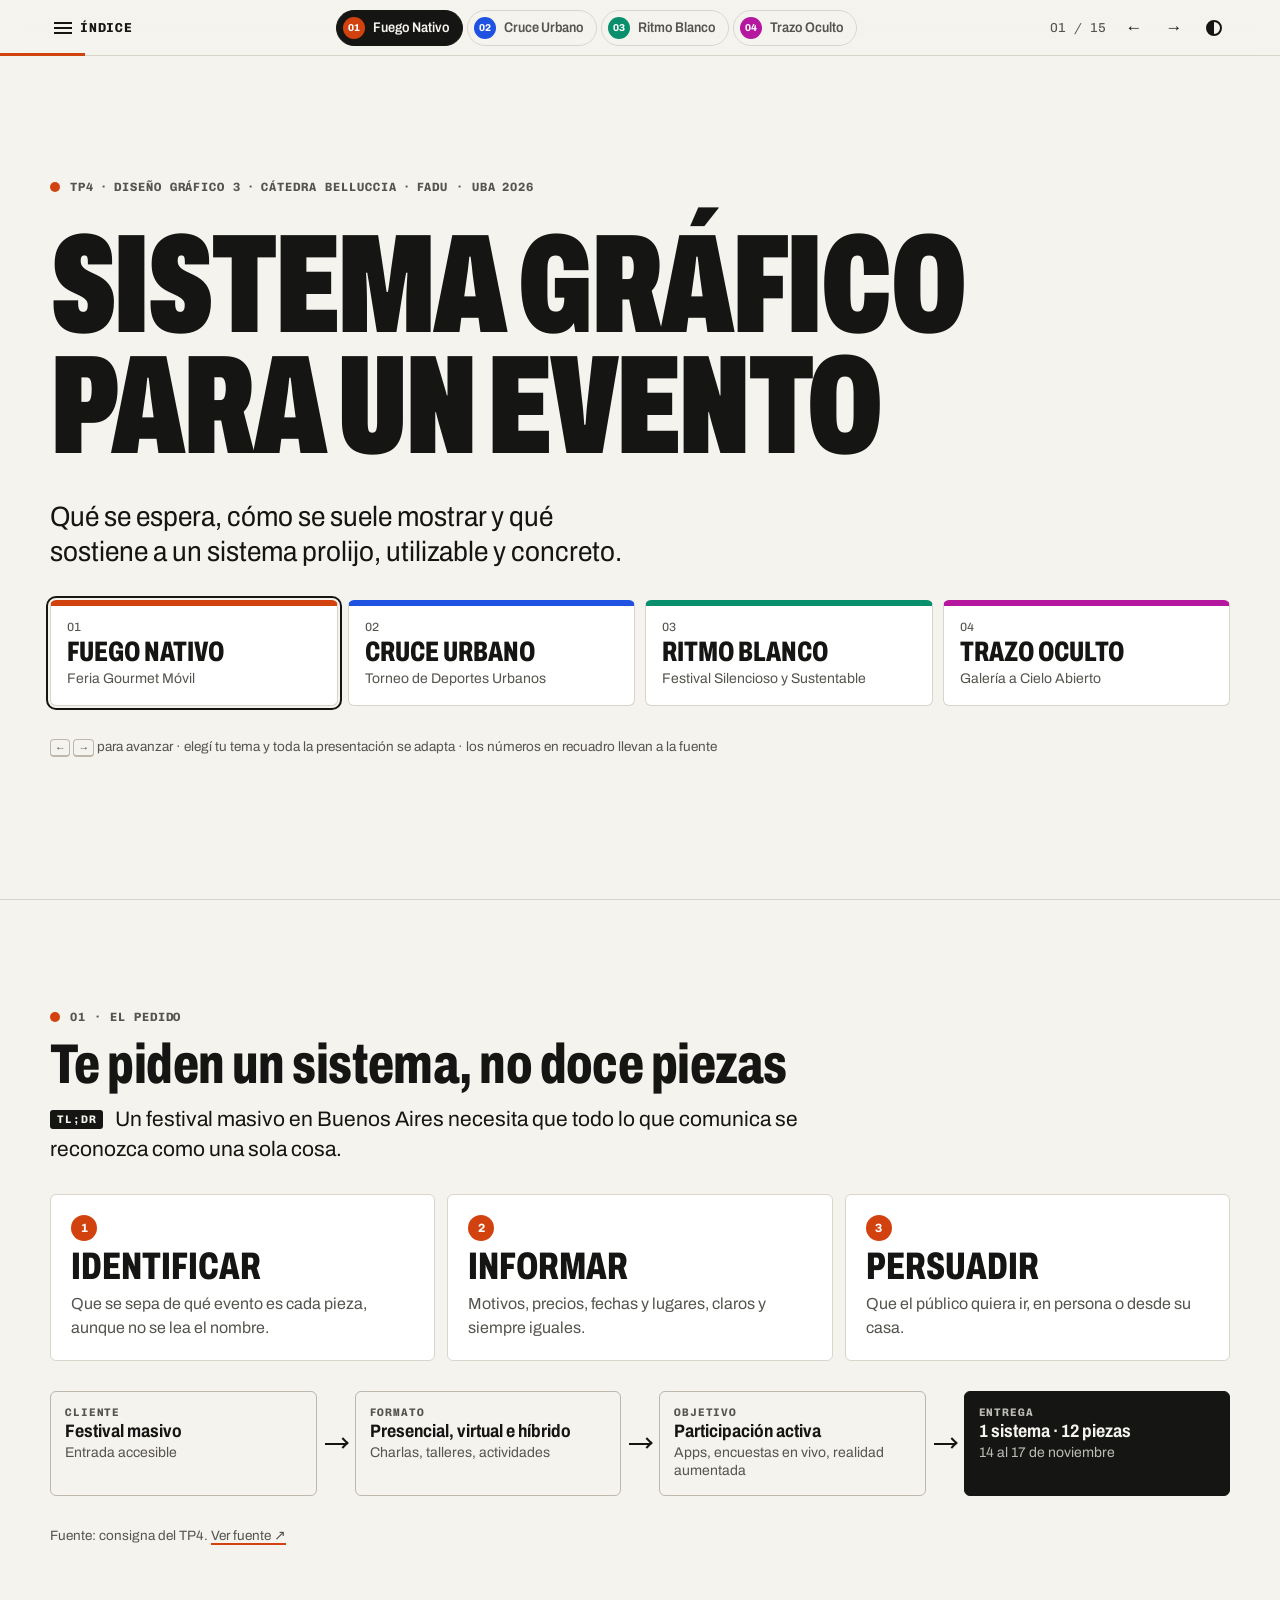
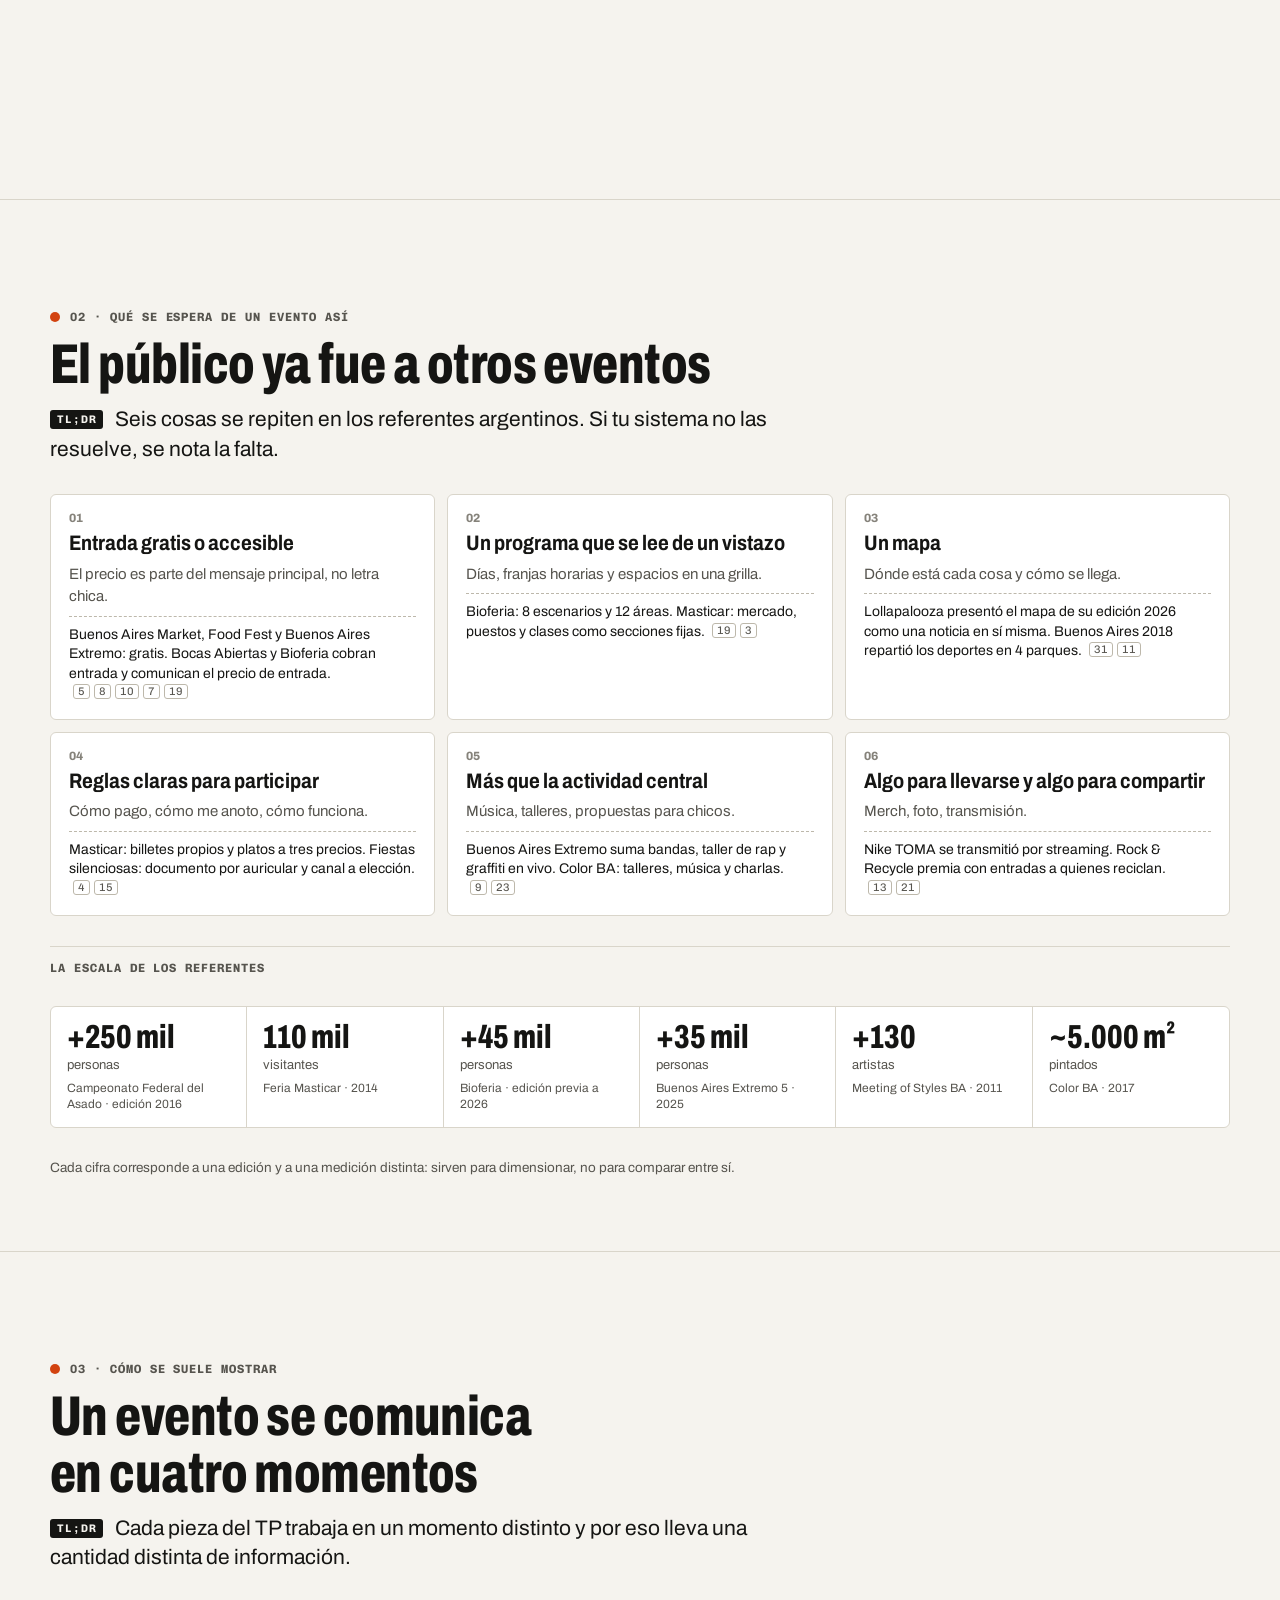
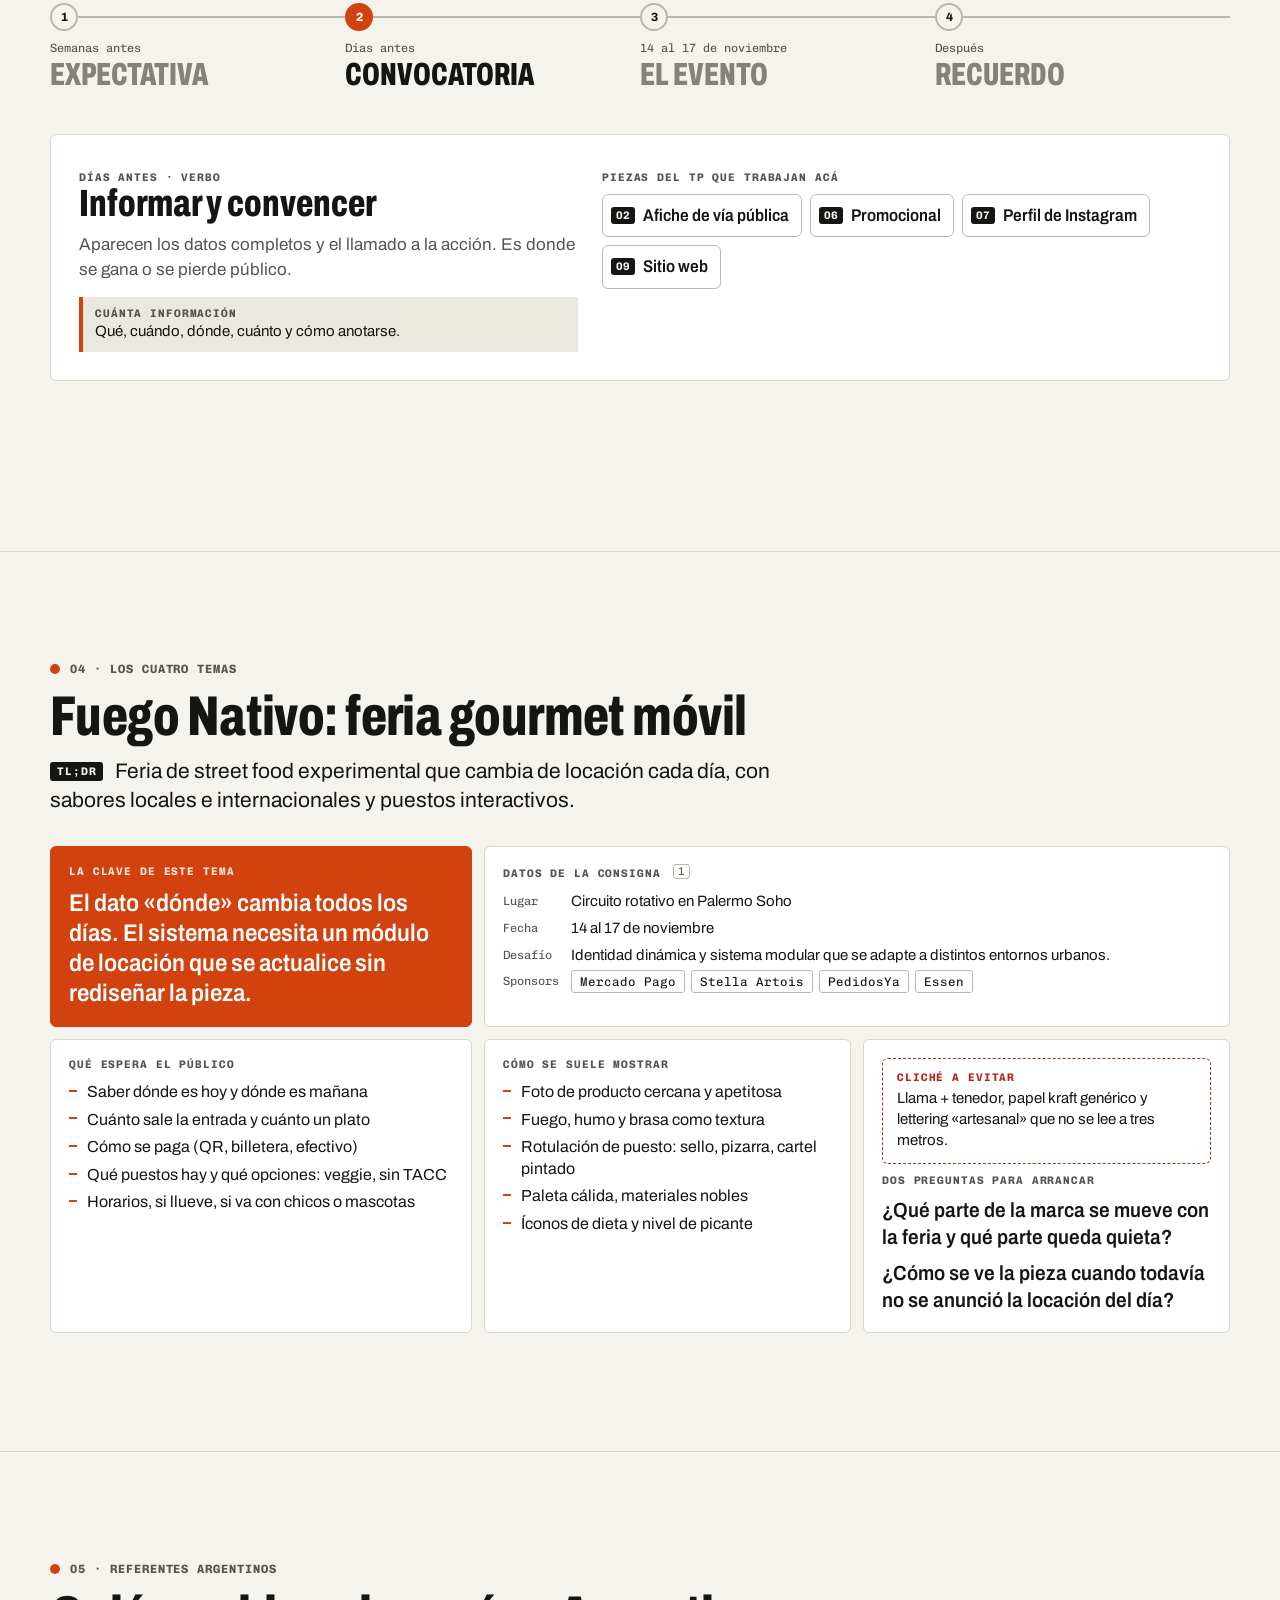
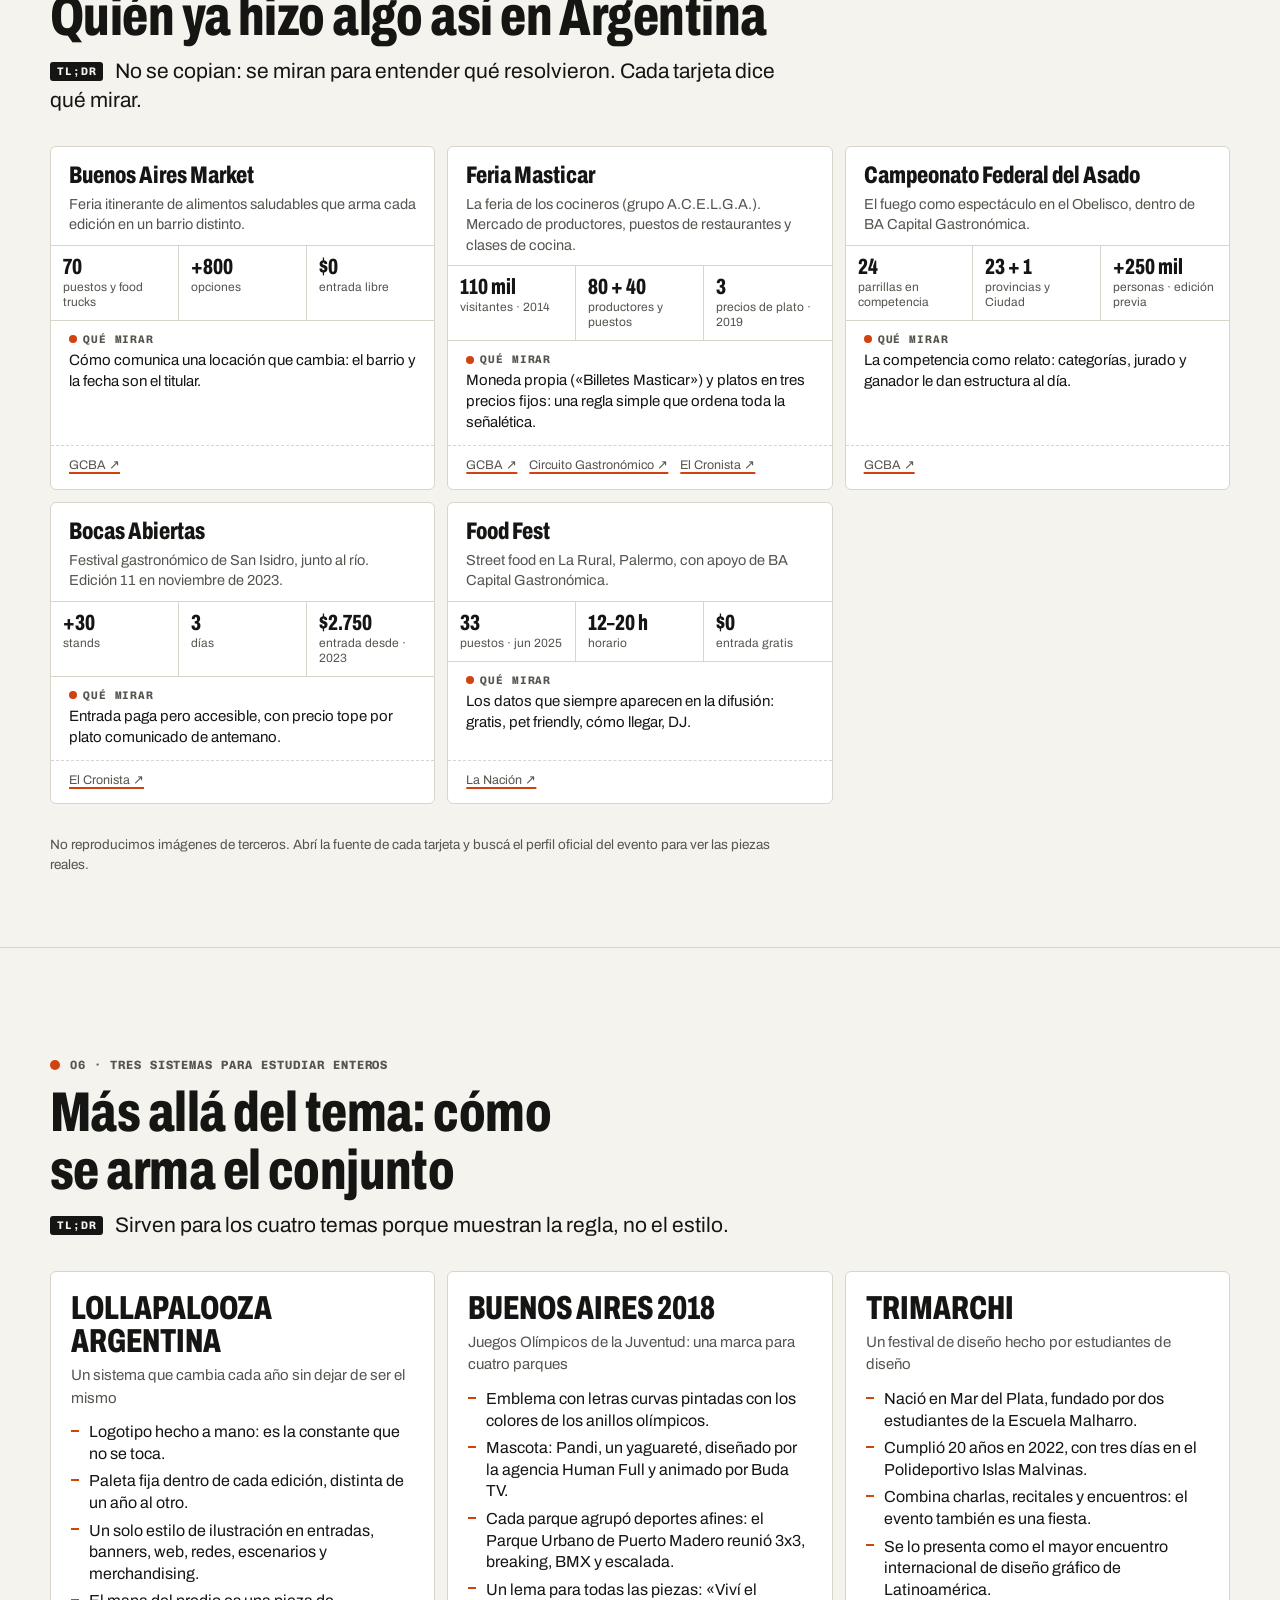
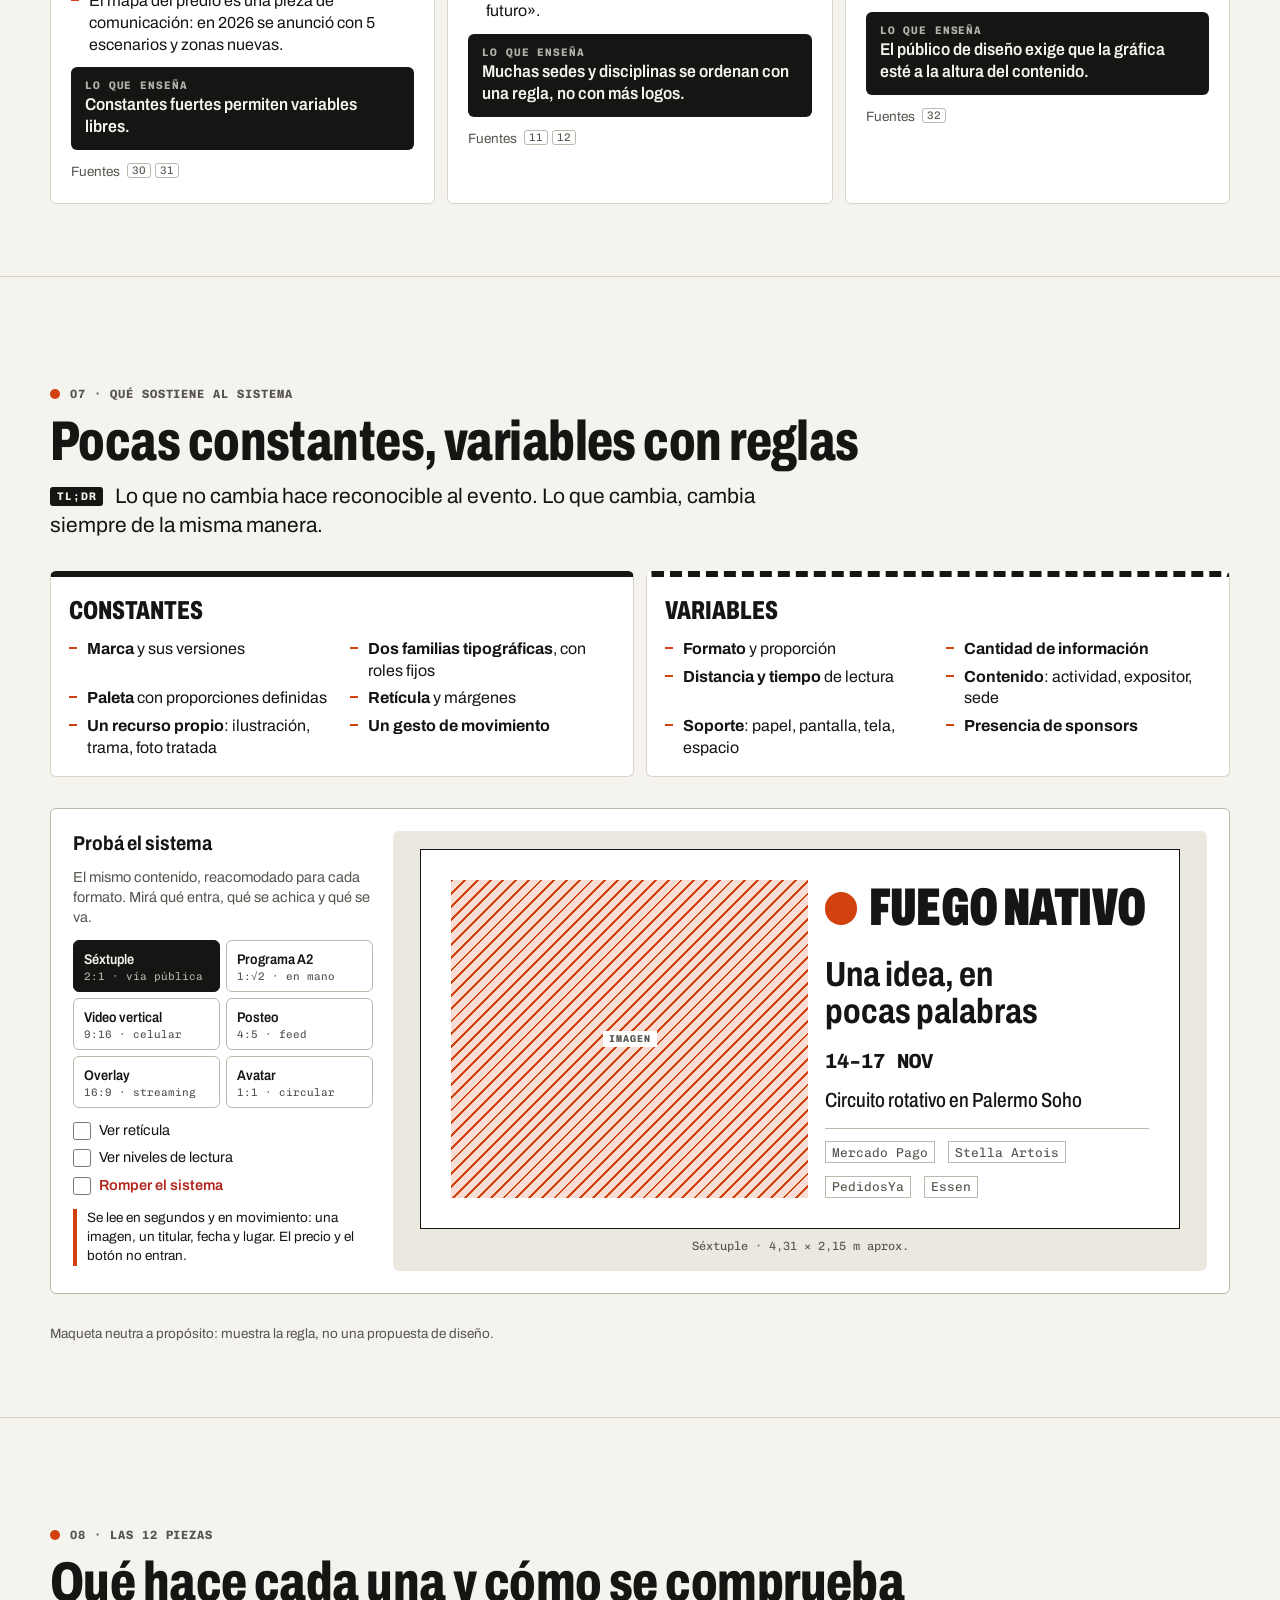
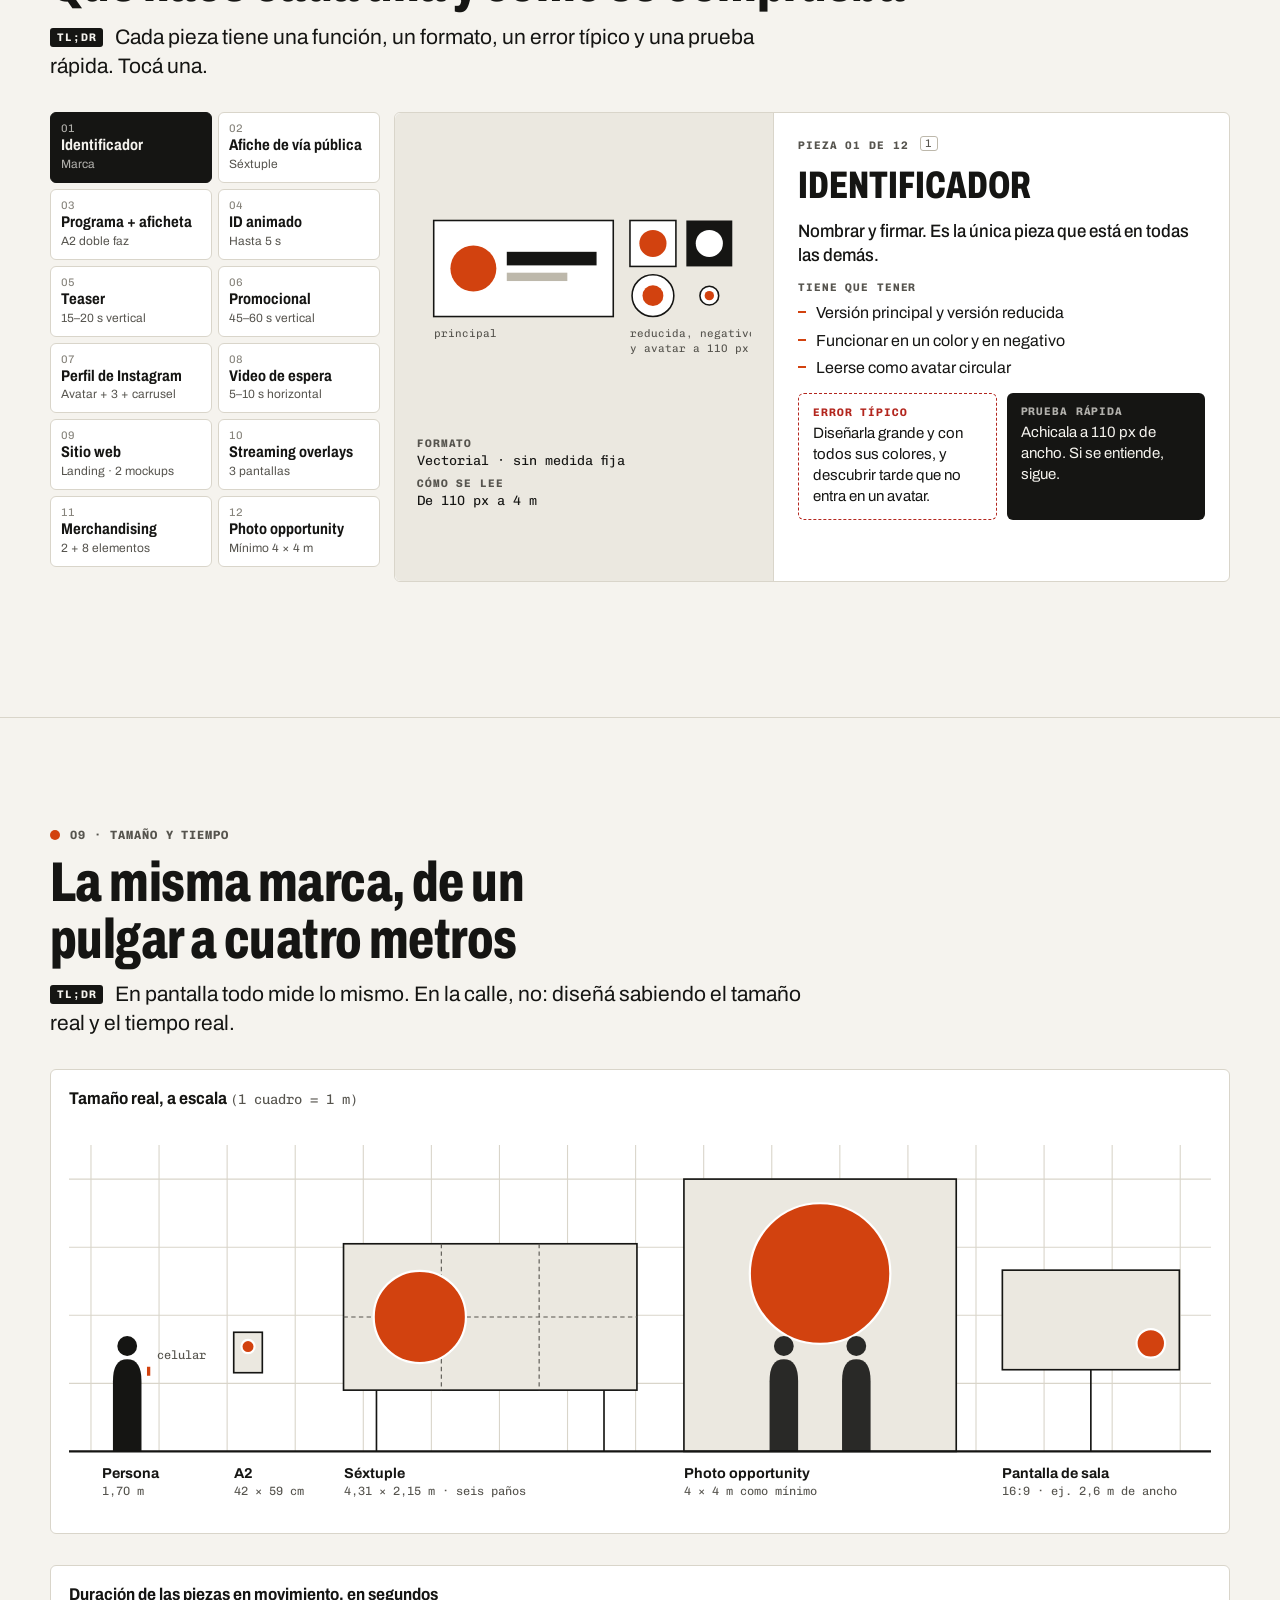
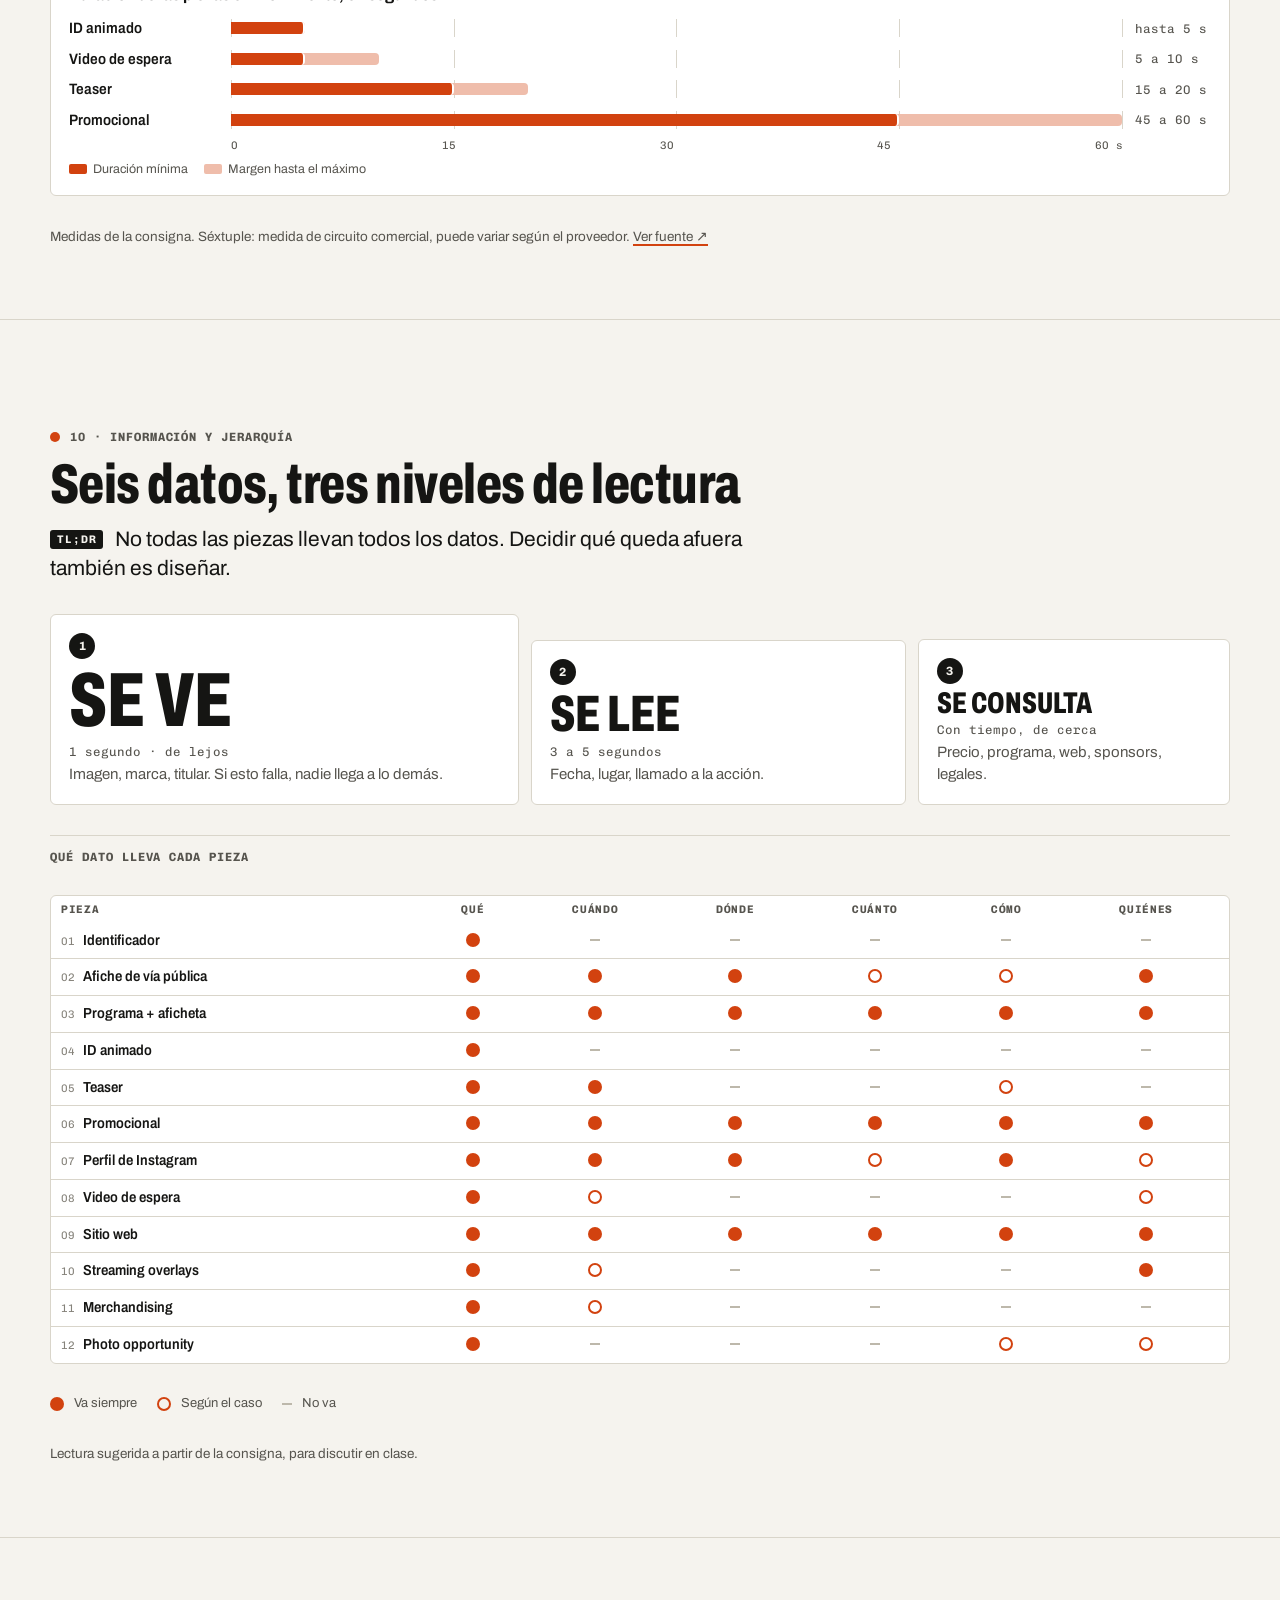
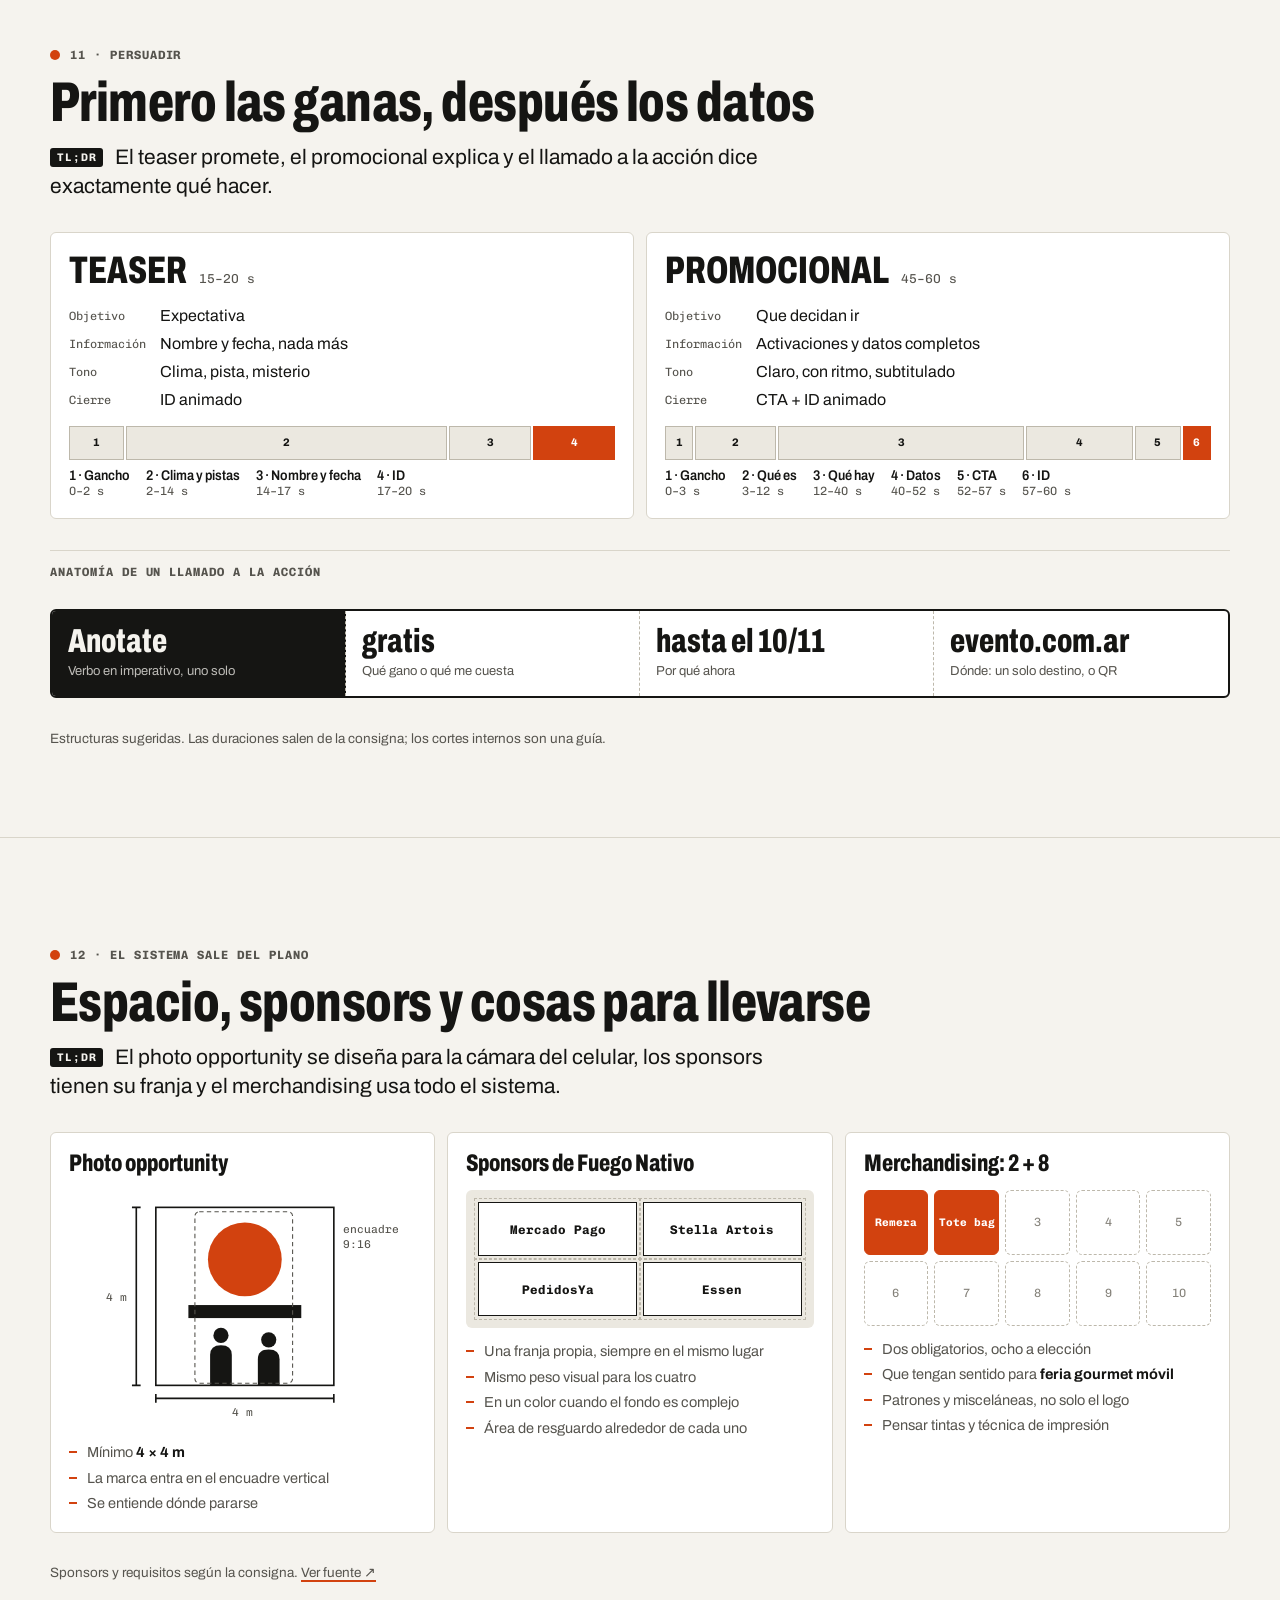
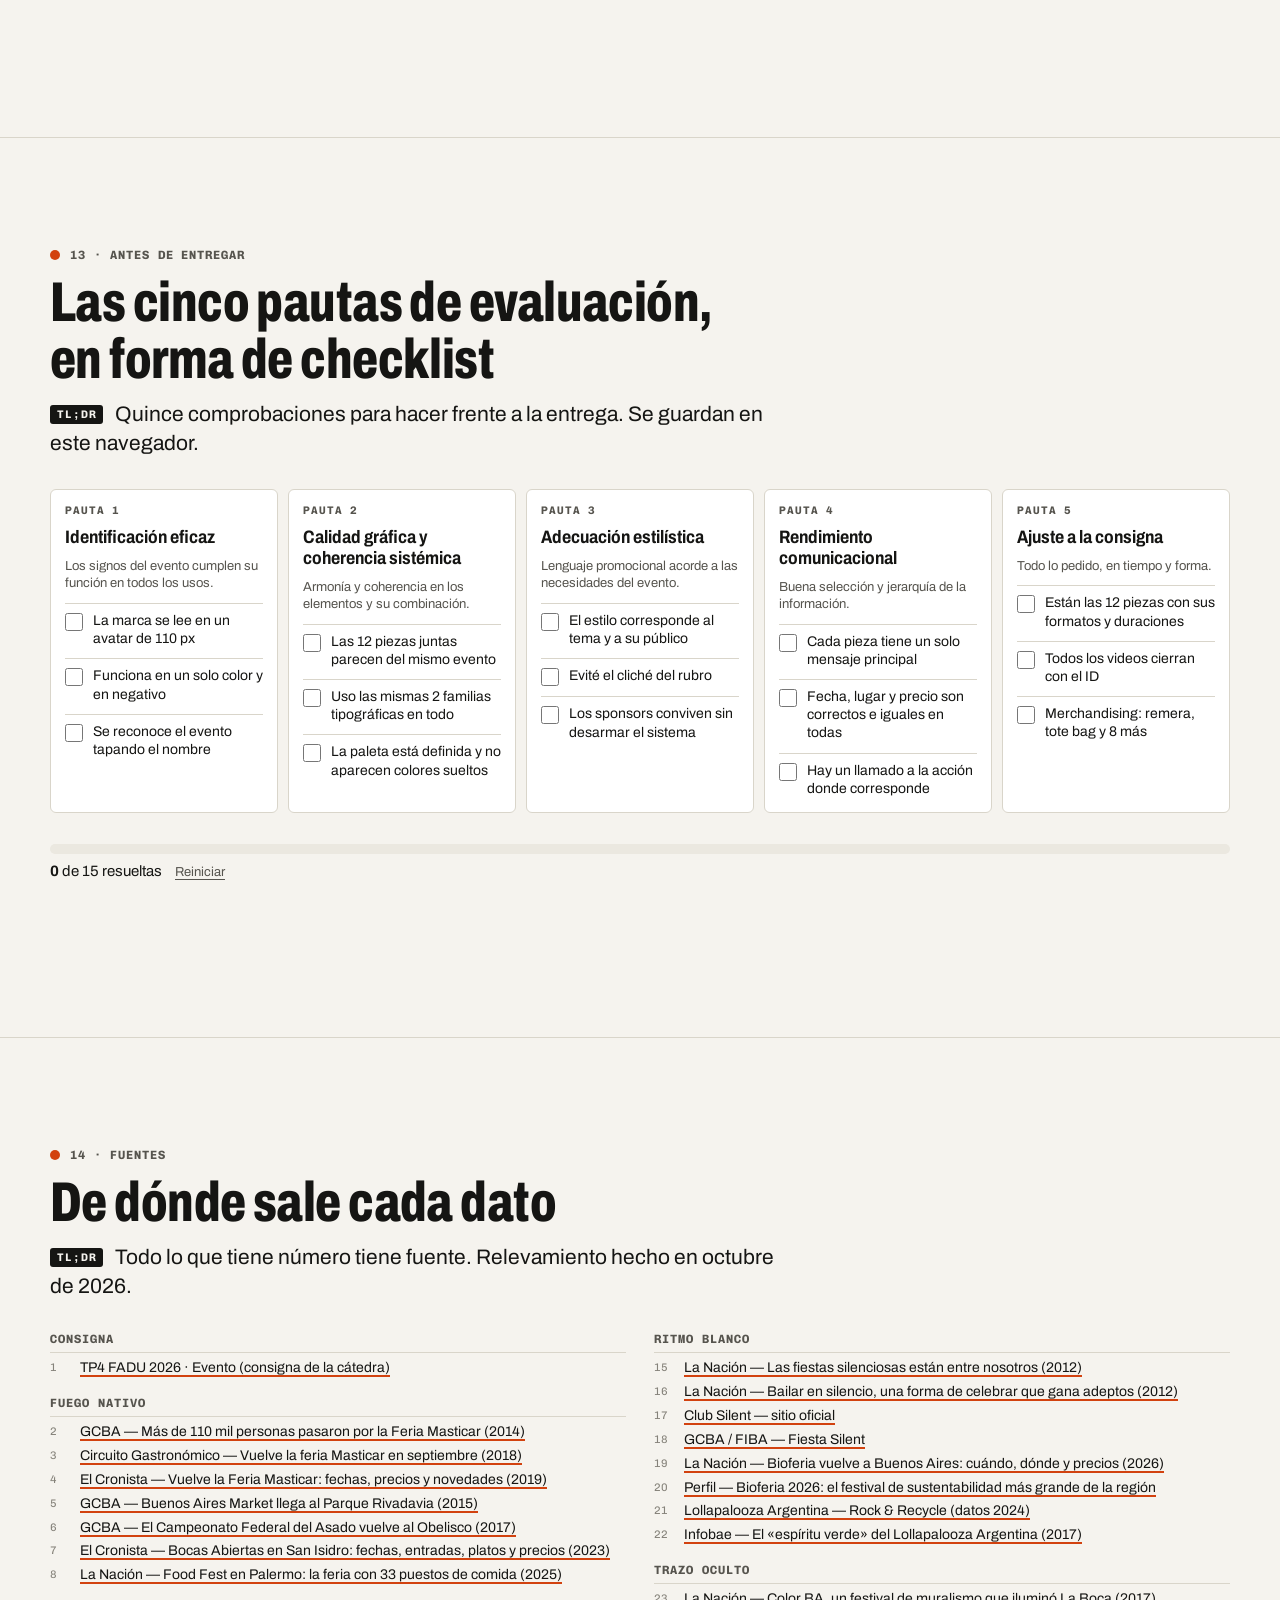
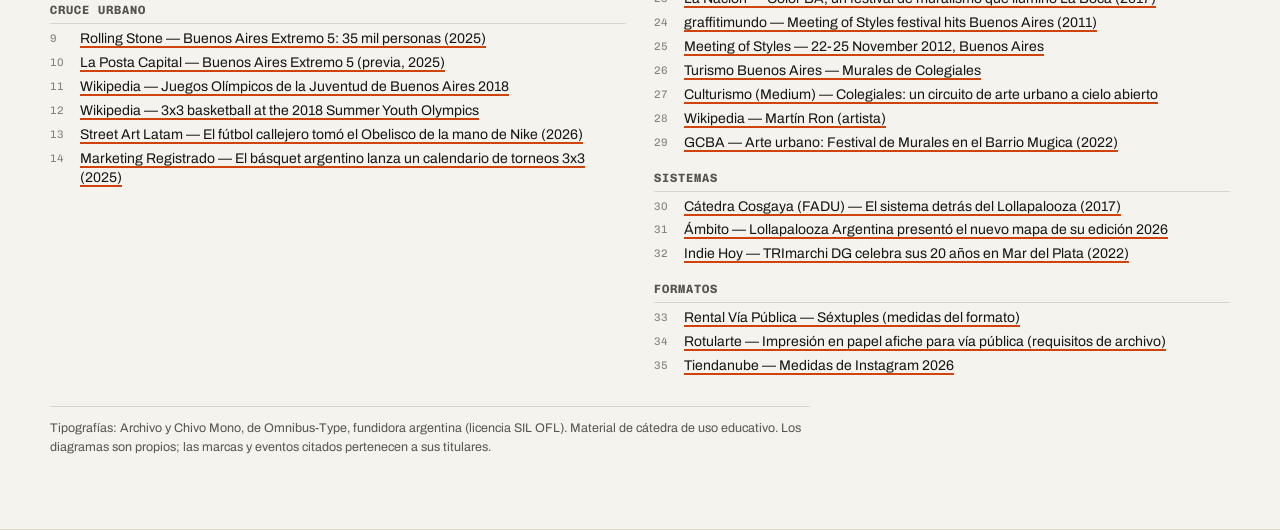
==== index.html @ 6923552d "initial_dump" ====
<!doctype html>
<html lang="es-AR" data-tema="fuego">
<head>
<meta charset="utf-8">
<meta name="viewport" content="width=device-width, initial-scale=1">
<title>Sistema gráfico para eventos · TP4 · Diseño Gráfico 3</title>
<meta name="description" content="Qué se espera de un evento, cómo se suele mostrar y qué sostiene a un sistema gráfico prolijo. Material de cátedra para el TP4.">
<link rel="icon" href="data:image/svg+xml,%3Csvg xmlns=%27http://www.w3.org/2000/svg%27 viewBox=%270 0 32 32%27%3E%3Crect width=%2732%27 height=%2732%27 rx=%276%27 fill=%27%23151513%27/%3E%3Ccircle cx=%2716%27 cy=%2716%27 r=%278%27 fill=%27%23d2420f%27/%3E%3C/svg%3E">
<link rel="preload" href="assets/fonts/archivo-latin-wdth-normal.woff2" as="font" type="font/woff2" crossorigin>
<link rel="stylesheet" href="assets/css/styles.css">
<script>
  // Aplica modo y tema guardados antes de pintar, para evitar parpadeo.
  (function () {
    try {
      var m = localStorage.getItem("tp4-modo"); if (m) document.documentElement.dataset.modo = m;
      var t = localStorage.getItem("tp4-tema"); if (t) document.documentElement.dataset.tema = t;
    } catch (e) {}
  })();
</script>
</head>
<body>

<a class="skip" href="#portada">Ir al contenido</a>

<header class="bar">
  <button class="bar__menu" id="btnIndice" aria-expanded="false" aria-controls="indice">
    <span class="bar__burger" aria-hidden="true"></span><span class="bar__menutxt">Índice</span>
  </button>
  <div class="temas" id="temas" role="radiogroup" aria-label="Tema del TP"></div>
  <div class="bar__tools">
    <span class="bar__count" id="contador" aria-live="polite">01 / 15</span>
    <button class="ico" id="btnPrev" aria-label="Anterior">←</button>
    <button class="ico" id="btnNext" aria-label="Siguiente">→</button>
    <button class="ico" id="btnModo" aria-label="Cambiar modo claro u oscuro"><span class="modo-ico" aria-hidden="true"></span></button>
  </div>
  <div class="bar__progress"><i id="progreso"></i></div>
</header>

<nav class="indice" id="indice" aria-label="Índice" hidden></nav>

<main id="deck">

<!-- 01 ─────────────────────────────────────────────── PORTADA -->
<section class="slide slide--portada" id="portada" data-t="Portada">
  <div class="wrap">
    <p class="kicker"><span data-cfg="tp"></span> · <span data-cfg="materia"></span> · <span data-cfg="catedra"></span> · <span data-cfg="facultad"></span> <span data-cfg="anio"></span></p>
    <h1 class="mega">Sistema gráfico<br>para un evento</h1>
    <p class="bajada">Qué se espera, cómo se suele mostrar y qué sostiene a un sistema prolijo, utilizable y concreto.</p>
    <div class="portada__temas" id="portadaTemas"></div>
    <p class="ayuda"><kbd>←</kbd> <kbd>→</kbd> para avanzar · elegí tu tema y toda la presentación se adapta · los números en recuadro llevan a la fuente</p>
  </div>
</section>

<!-- 02 ─────────────────────────────────────────────── EL PEDIDO -->
<section class="slide" id="pedido" data-t="El pedido">
  <div class="wrap">
    <header class="head">
      <p class="kicker">01 · El pedido</p>
      <h2>Te piden un sistema, no doce piezas</h2>
      <p class="tldr"><b>TL;DR</b> Un festival masivo en Buenos Aires necesita que todo lo que comunica se reconozca como una sola cosa.</p>
    </header>
    <div class="trio">
      <article class="verbo"><span class="verbo__n">1</span><h3>Identificar</h3><p>Que se sepa de qué evento es cada pieza, aunque no se lea el nombre.</p></article>
      <article class="verbo"><span class="verbo__n">2</span><h3>Informar</h3><p>Motivos, precios, fechas y lugares, claros y siempre iguales.</p></article>
      <article class="verbo"><span class="verbo__n">3</span><h3>Persuadir</h3><p>Que el público quiera ir, en persona o desde su casa.</p></article>
    </div>
    <div class="flujo" aria-label="Del pedido a las piezas">
      <div class="flujo__box"><small>Cliente</small><b>Festival masivo</b><span>Entrada accesible</span></div>
      <i class="flujo__arrow" aria-hidden="true"></i>
      <div class="flujo__box"><small>Formato</small><b>Presencial, virtual e híbrido</b><span>Charlas, talleres, actividades</span></div>
      <i class="flujo__arrow" aria-hidden="true"></i>
      <div class="flujo__box"><small>Objetivo</small><b>Participación activa</b><span>Apps, encuestas en vivo, realidad aumentada</span></div>
      <i class="flujo__arrow" aria-hidden="true"></i>
      <div class="flujo__box flujo__box--on"><small>Entrega</small><b>1 sistema · 12 piezas</b><span data-cfg="fechas"></span></div>
    </div>
    <p class="nota">Fuente: consigna del TP4. <a data-f="tp"></a></p>
  </div>
</section>

<!-- 03 ─────────────────────────────────────────────── QUÉ SE ESPERA -->
<section class="slide" id="espera" data-t="Qué se espera">
  <div class="wrap">
    <header class="head">
      <p class="kicker">02 · Qué se espera de un evento así</p>
      <h2>El público ya fue a otros eventos</h2>
      <p class="tldr"><b>TL;DR</b> Seis cosas se repiten en los referentes argentinos. Si tu sistema no las resuelve, se nota la falta.</p>
    </header>
    <div class="patrones" id="patrones"></div>
    <h3 class="sub">La escala de los referentes</h3>
    <div class="stats" id="escalaRef"></div>
    <p class="nota">Cada cifra corresponde a una edición y a una medición distinta: sirven para dimensionar, no para comparar entre sí.</p>
  </div>
</section>

<!-- 04 ─────────────────────────────────────────────── MOMENTOS -->
<section class="slide" id="momentos" data-t="Cuatro momentos">
  <div class="wrap">
    <header class="head">
      <p class="kicker">03 · Cómo se suele mostrar</p>
      <h2>Un evento se comunica en cuatro momentos</h2>
      <p class="tldr"><b>TL;DR</b> Cada pieza del TP trabaja en un momento distinto y por eso lleva una cantidad distinta de información.</p>
    </header>
    <div class="momentos" id="momentosTabs" role="tablist"></div>
    <div class="momento" id="momentoPanel" role="tabpanel"></div>
  </div>
</section>

<!-- 05 ─────────────────────────────────────────────── TU TEMA -->
<section class="slide" id="tema" data-t="Tu tema">
  <div class="wrap">
    <header class="head">
      <p class="kicker">04 · Los cuatro temas</p>
      <h2 id="temaTitulo">Tema</h2>
      <p class="tldr" id="temaTldr"></p>
    </header>
    <div class="ficha" id="temaFicha"></div>
  </div>
</section>

<!-- 06 ─────────────────────────────────────────────── REFERENTES -->
<section class="slide" id="referentes" data-t="Referentes argentinos">
  <div class="wrap">
    <header class="head">
      <p class="kicker">05 · Referentes argentinos</p>
      <h2 id="refTitulo">Quién ya lo hizo acá</h2>
      <p class="tldr"><b>TL;DR</b> No se copian: se miran para entender qué resolvieron. Cada tarjeta dice qué mirar.</p>
    </header>
    <div class="refs" id="refs"></div>
    <p class="nota">No reproducimos imágenes de terceros. Abrí la fuente de cada tarjeta y buscá el perfil oficial del evento para ver las piezas reales.</p>
  </div>
</section>

<!-- 07 ─────────────────────────────────────────────── SISTEMAS COMPLETOS -->
<section class="slide" id="sistemas" data-t="Sistemas completos">
  <div class="wrap">
    <header class="head">
      <p class="kicker">06 · Tres sistemas para estudiar enteros</p>
      <h2>Más allá del tema: cómo se arma el conjunto</h2>
      <p class="tldr"><b>TL;DR</b> Sirven para los cuatro temas porque muestran la regla, no el estilo.</p>
    </header>
    <div class="sistemas" id="sistemasGrid"></div>
  </div>
</section>

<!-- 08 ─────────────────────────────────────────────── EL SISTEMA -->
<section class="slide" id="sistema" data-t="Constantes y variables">
  <div class="wrap">
    <header class="head">
      <p class="kicker">07 · Qué sostiene al sistema</p>
      <h2>Pocas constantes, variables con reglas</h2>
      <p class="tldr"><b>TL;DR</b> Lo que no cambia hace reconocible al evento. Lo que cambia, cambia siempre de la misma manera.</p>
    </header>
    <div class="cv">
      <div class="cv__col">
        <h3>Constantes</h3>
        <ul class="lista">
          <li><b>Marca</b> y sus versiones</li>
          <li><b>Dos familias tipográficas</b>, con roles fijos</li>
          <li><b>Paleta</b> con proporciones definidas</li>
          <li><b>Retícula</b> y márgenes</li>
          <li><b>Un recurso propio</b>: ilustración, trama, foto tratada</li>
          <li><b>Un gesto de movimiento</b></li>
        </ul>
      </div>
      <div class="cv__col">
        <h3>Variables</h3>
        <ul class="lista">
          <li><b>Formato</b> y proporción</li>
          <li><b>Cantidad de información</b></li>
          <li><b>Distancia y tiempo</b> de lectura</li>
          <li><b>Contenido</b>: actividad, expositor, sede</li>
          <li><b>Soporte</b>: papel, pantalla, tela, espacio</li>
          <li><b>Presencia de sponsors</b></li>
        </ul>
      </div>
    </div>

    <div class="demo" id="demo">
      <div class="demo__side">
        <h3>Probá el sistema</h3>
        <p class="demo__p">El mismo contenido, reacomodado para cada formato. Mirá qué entra, qué se achica y qué se va.</p>
        <div class="seg" id="demoFormatos" role="radiogroup" aria-label="Formato"></div>
        <div class="toggles">
          <label class="tog"><input type="checkbox" id="tgReticula"><span>Ver retícula</span></label>
          <label class="tog"><input type="checkbox" id="tgNiveles"><span>Ver niveles de lectura</span></label>
          <label class="tog tog--warn"><input type="checkbox" id="tgRomper"><span>Romper el sistema</span></label>
        </div>
        <p class="demo__nota" id="demoNota"></p>
      </div>
      <div class="demo__stage">
        <div class="lienzo" id="lienzo" data-fmt="sextuple">
          <div class="lz">
          <div class="l-img" data-nv="1"><span>IMAGEN</span></div>
          <div class="l-marca" data-nv="1" data-dato="que"></div>
          <div class="l-titular" data-nv="1" data-dato="que">Una idea, en pocas palabras</div>
          <div class="l-fecha" data-nv="2" data-dato="cuando"></div>
          <div class="l-lugar" data-nv="2" data-dato="donde"></div>
          <div class="l-precio" data-nv="3" data-dato="cuanto">Entrada accesible</div>
          <div class="l-cta" data-nv="2" data-dato="como">Anotate →</div>
          <div class="l-sponsors" data-nv="3" data-dato="quien"></div>
          <div class="l-grid" aria-hidden="true"></div>
          </div>
        </div>
        <p class="demo__cap" id="demoCap"></p>
      </div>
    </div>
    <p class="nota">Maqueta neutra a propósito: muestra la regla, no una propuesta de diseño.</p>
  </div>
</section>

<!-- 09 ─────────────────────────────────────────────── LAS 12 PIEZAS -->
<section class="slide" id="piezas" data-t="Las 12 piezas">
  <div class="wrap">
    <header class="head">
      <p class="kicker">08 · Las 12 piezas</p>
      <h2>Qué hace cada una y cómo se comprueba</h2>
      <p class="tldr"><b>TL;DR</b> Cada pieza tiene una función, un formato, un error típico y una prueba rápida. Tocá una.</p>
    </header>
    <div class="piezas">
      <div class="piezas__lista" id="piezasLista" role="tablist" aria-label="Piezas"></div>
      <article class="pieza" id="piezaPanel" role="tabpanel" aria-live="polite"></article>
    </div>
  </div>
</section>

<!-- 10 ─────────────────────────────────────────────── ESCALA -->
<section class="slide" id="escala" data-t="Tamaño y tiempo">
  <div class="wrap">
    <header class="head">
      <p class="kicker">09 · Tamaño y tiempo</p>
      <h2>La misma marca, de un pulgar a cuatro metros</h2>
      <p class="tldr"><b>TL;DR</b> En pantalla todo mide lo mismo. En la calle, no: diseñá sabiendo el tamaño real y el tiempo real.</p>
    </header>
    <figure class="fig">
      <figcaption>Tamaño real, a escala <span class="mono">(1 cuadro = 1 m)</span></figcaption>
      <div class="fig__scroll" id="escalaSvg"></div>
    </figure>
    <figure class="fig">
      <figcaption>Duración de las piezas en movimiento, en segundos</figcaption>
      <div class="dur" id="duraciones"></div>
    </figure>
    <p class="nota">Medidas de la consigna. Séxtuple: medida de circuito comercial, puede variar según el proveedor. <a data-f="sextuple"></a></p>
  </div>
</section>

<!-- 11 ─────────────────────────────────────────────── JERARQUÍA -->
<section class="slide" id="jerarquia" data-t="Información y jerarquía">
  <div class="wrap">
    <header class="head">
      <p class="kicker">10 · Información y jerarquía</p>
      <h2>Seis datos, tres niveles de lectura</h2>
      <p class="tldr"><b>TL;DR</b> No todas las piezas llevan todos los datos. Decidir qué queda afuera también es diseñar.</p>
    </header>
    <div class="niveles">
      <article class="nivel"><span class="nivel__n">1</span><h3>Se ve</h3><p class="nivel__t">1 segundo · de lejos</p><p>Imagen, marca, titular. Si esto falla, nadie llega a lo demás.</p></article>
      <article class="nivel"><span class="nivel__n">2</span><h3>Se lee</h3><p class="nivel__t">3 a 5 segundos</p><p>Fecha, lugar, llamado a la acción.</p></article>
      <article class="nivel"><span class="nivel__n">3</span><h3>Se consulta</h3><p class="nivel__t">Con tiempo, de cerca</p><p>Precio, programa, web, sponsors, legales.</p></article>
    </div>
    <h3 class="sub">Qué dato lleva cada pieza</h3>
    <div class="matriz__scroll"><table class="matriz" id="matriz"></table></div>
    <p class="leyenda"><span class="dot dot--si"></span> Va siempre <span class="dot dot--op"></span> Según el caso <span class="dot dot--no"></span> No va</p>
    <p class="nota">Lectura sugerida a partir de la consigna, para discutir en clase.</p>
  </div>
</section>

<!-- 12 ─────────────────────────────────────────────── PERSUASIÓN -->
<section class="slide" id="persuasion" data-t="Persuasión y CTA">
  <div class="wrap">
    <header class="head">
      <p class="kicker">11 · Persuadir</p>
      <h2>Primero las ganas, después los datos</h2>
      <p class="tldr"><b>TL;DR</b> El teaser promete, el promocional explica y el llamado a la acción dice exactamente qué hacer.</p>
    </header>
    <div class="vs">
      <article class="vs__col">
        <h3>Teaser <span class="mono">15–20 s</span></h3>
        <dl class="defs">
          <dt>Objetivo</dt><dd>Expectativa</dd>
          <dt>Información</dt><dd>Nombre y fecha, nada más</dd>
          <dt>Tono</dt><dd>Clima, pista, misterio</dd>
          <dt>Cierre</dt><dd>ID animado</dd>
        </dl>
        <div class="beats" id="beatsTeaser"></div>
      </article>
      <article class="vs__col">
        <h3>Promocional <span class="mono">45–60 s</span></h3>
        <dl class="defs">
          <dt>Objetivo</dt><dd>Que decidan ir</dd>
          <dt>Información</dt><dd>Activaciones y datos completos</dd>
          <dt>Tono</dt><dd>Claro, con ritmo, subtitulado</dd>
          <dt>Cierre</dt><dd>CTA + ID animado</dd>
        </dl>
        <div class="beats" id="beatsPromo"></div>
      </article>
    </div>
    <h3 class="sub">Anatomía de un llamado a la acción</h3>
    <div class="cta-anat">
      <div class="cta-anat__p"><b>Anotate</b><small>Verbo en imperativo, uno solo</small></div>
      <div class="cta-anat__p"><b>gratis</b><small>Qué gano o qué me cuesta</small></div>
      <div class="cta-anat__p"><b>hasta el 10/11</b><small>Por qué ahora</small></div>
      <div class="cta-anat__p"><b>evento.com.ar</b><small>Dónde: un solo destino, o QR</small></div>
    </div>
    <p class="nota">Estructuras sugeridas. Las duraciones salen de la consigna; los cortes internos son una guía.</p>
  </div>
</section>

<!-- 13 ─────────────────────────────────────────────── ESPACIO Y SPONSORS -->
<section class="slide" id="espacio" data-t="Espacio, sponsors, merch">
  <div class="wrap">
    <header class="head">
      <p class="kicker">12 · El sistema sale del plano</p>
      <h2>Espacio, sponsors y cosas para llevarse</h2>
      <p class="tldr"><b>TL;DR</b> El photo opportunity se diseña para la cámara del celular, los sponsors tienen su franja y el merchandising usa todo el sistema.</p>
    </header>
    <div class="tres">
      <article class="card">
        <h3>Photo opportunity</h3>
        <div id="photoSvg" class="card__fig"></div>
        <ul class="lista lista--s">
          <li>Mínimo <b>4 × 4 m</b></li>
          <li>La marca entra en el encuadre vertical</li>
          <li>Se entiende dónde pararse</li>
        </ul>
      </article>
      <article class="card">
        <h3>Sponsors de <span data-bind="nombre"></span></h3>
        <div class="spon" id="sponBox"></div>
        <ul class="lista lista--s">
          <li>Una franja propia, siempre en el mismo lugar</li>
          <li>Mismo peso visual para los cuatro</li>
          <li>En un color cuando el fondo es complejo</li>
          <li>Área de resguardo alrededor de cada uno</li>
        </ul>
      </article>
      <article class="card">
        <h3>Merchandising: 2 + 8</h3>
        <div class="merch">
          <span class="merch__i merch__i--on">Remera</span><span class="merch__i merch__i--on">Tote bag</span>
          <span class="merch__i">3</span><span class="merch__i">4</span><span class="merch__i">5</span><span class="merch__i">6</span><span class="merch__i">7</span><span class="merch__i">8</span><span class="merch__i">9</span><span class="merch__i">10</span>
        </div>
        <ul class="lista lista--s">
          <li>Dos obligatorios, ocho a elección</li>
          <li>Que tengan sentido para <b data-bind="tipo"></b></li>
          <li>Patrones y misceláneas, no solo el logo</li>
          <li>Pensar tintas y técnica de impresión</li>
        </ul>
      </article>
    </div>
    <p class="nota">Sponsors y requisitos según la consigna. <a data-f="tp"></a></p>
  </div>
</section>

<!-- 14 ─────────────────────────────────────────────── AUTOEVALUACIÓN -->
<section class="slide" id="checklist" data-t="Autoevaluación">
  <div class="wrap">
    <header class="head">
      <p class="kicker">13 · Antes de entregar</p>
      <h2>Las cinco pautas de evaluación, en forma de checklist</h2>
      <p class="tldr"><b>TL;DR</b> Quince comprobaciones para hacer frente a la entrega. Se guardan en este navegador.</p>
    </header>
    <div class="pautas" id="pautas"></div>
    <div class="score">
      <div class="score__bar"><i id="scoreBar"></i></div>
      <p class="score__t"><b id="scoreN">0</b> de 15 resueltas <button class="link" id="scoreReset">Reiniciar</button></p>
    </div>
  </div>
</section>

<!-- 15 ─────────────────────────────────────────────── FUENTES -->
<section class="slide" id="fuentes" data-t="Fuentes">
  <div class="wrap">
    <header class="head">
      <p class="kicker">14 · Fuentes</p>
      <h2>De dónde sale cada dato</h2>
      <p class="tldr"><b>TL;DR</b> Todo lo que tiene número tiene fuente. Relevamiento hecho en octubre de 2026.</p>
    </header>
    <div class="fuentes" id="fuentesLista"></div>
    <p class="colofon">Tipografías: Archivo y Chivo Mono, de Omnibus-Type, fundidora argentina (licencia SIL OFL). Material de cátedra de uso educativo. Los diagramas son propios; las marcas y eventos citados pertenecen a sus titulares.</p>
  </div>
</section>

</main>

<script src="assets/js/data.js"></script>
<script src="assets/js/app.js"></script>
</body>
</html>
---- assets/css/styles.css ----
/* ============================================================
   TP4 · Sistema gráfico para eventos — hoja de estilos
   Estructura: 1 tokens · 2 base · 3 barra · 4 slides · 5 componentes
   ============================================================ */

@font-face {
  font-family: "Archivo"; font-style: normal; font-display: swap;
  font-weight: 100 900; font-stretch: 62% 125%;
  src: url("../fonts/archivo-latin-wdth-normal.woff2") format("woff2");
}
@font-face {
  font-family: "Chivo Mono"; font-style: normal; font-display: swap; font-weight: 400;
  src: url("../fonts/chivo-mono-latin-400-normal.woff2") format("woff2");
}
@font-face {
  font-family: "Chivo Mono"; font-style: normal; font-display: swap; font-weight: 700;
  src: url("../fonts/chivo-mono-latin-700-normal.woff2") format("woff2");
}

/* ── 1. Tokens ─────────────────────────────────────────────── */
:root {
  --bg: #f5f3ee; --surface: #ffffff; --surface2: #ebe8e0;
  --ink: #151513; --ink2: #56544e; --ink3: #85827a;
  --line: #d9d5ca; --line2: #bdb8ab;
  --accent: #d2420f; --on-accent: #ffffff;
  --warn: #b3261e;
  --sans: "Archivo", "Helvetica Neue", Arial, sans-serif;
  --mono: "Chivo Mono", ui-monospace, "SF Mono", Menlo, Consolas, monospace;
  --bar: 56px; --r: 6px; --gut: clamp(16px, 4vw, 48px);
  color-scheme: light;
}
:root[data-tema="fuego"] { --accent: #d2420f; }
:root[data-tema="cruce"] { --accent: #1f52e0; }
:root[data-tema="ritmo"] { --accent: #0a8f6c; }
:root[data-tema="trazo"] { --accent: #b5179e; }

@media (prefers-color-scheme: dark) {
  :root:not([data-modo="claro"]) {
    --bg: #121211; --surface: #1c1c1a; --surface2: #262623;
    --ink: #f3f1ea; --ink2: #b7b4ab; --ink3: #85827a;
    --line: #2f2e2b; --line2: #4a4843; --on-accent: #0c0c0b; --warn: #ff8a80;
    color-scheme: dark;
  }
  :root:not([data-modo="claro"])[data-tema="fuego"] { --accent: #e2531f; }
  :root:not([data-modo="claro"])[data-tema="cruce"] { --accent: #3d6bf2; }
  :root:not([data-modo="claro"])[data-tema="ritmo"] { --accent: #0fa37c; }
  :root:not([data-modo="claro"])[data-tema="trazo"] { --accent: #c92db0; }
}
:root[data-modo="oscuro"] {
  --bg: #121211; --surface: #1c1c1a; --surface2: #262623;
  --ink: #f3f1ea; --ink2: #b7b4ab; --ink3: #85827a;
  --line: #2f2e2b; --line2: #4a4843; --on-accent: #0c0c0b; --warn: #ff8a80;
  color-scheme: dark;
}
:root[data-modo="oscuro"][data-tema="fuego"] { --accent: #e2531f; }
:root[data-modo="oscuro"][data-tema="cruce"] { --accent: #3d6bf2; }
:root[data-modo="oscuro"][data-tema="ritmo"] { --accent: #0fa37c; }
:root[data-modo="oscuro"][data-tema="trazo"] { --accent: #c92db0; }

/* ── 2. Base ───────────────────────────────────────────────── */
*, *::before, *::after { box-sizing: border-box; }
html { scroll-behavior: smooth; -webkit-text-size-adjust: 100%; }
body {
  margin: 0; background: var(--bg); color: var(--ink);
  font: 400 17px/1.5 var(--sans); font-stretch: 100%;
  -webkit-font-smoothing: antialiased; overflow-x: hidden;
}
h1, h2, h3, p, ul, dl, dd, figure { margin: 0; }
ul { padding: 0; list-style: none; }
a { color: inherit; text-decoration-color: var(--accent); text-decoration-thickness: 2px; text-underline-offset: 3px; }
a:hover { text-decoration-color: var(--ink); }
button { font: inherit; color: inherit; background: none; border: 0; cursor: pointer; padding: 0; }
:focus-visible { outline: 3px solid var(--accent); outline-offset: 2px; border-radius: 2px; }
.mono { font-family: var(--mono); font-size: .82em; font-weight: 400; color: var(--ink2); }
kbd { font: 700 .8em var(--mono); border: 1px solid var(--line2); border-bottom-width: 2px; border-radius: 4px; padding: 1px 6px; }
.skip { position: absolute; left: -999px; top: 0; background: var(--ink); color: var(--bg); padding: 8px 12px; z-index: 99; }
.skip:focus { left: 8px; top: 8px; }
@media (prefers-reduced-motion: reduce) { html { scroll-behavior: auto; } * { transition: none !important; animation: none !important; } }

/* ── 3. Barra superior ─────────────────────────────────────── */
.bar {
  position: fixed; inset: 0 0 auto 0; height: var(--bar); z-index: 20;
  display: flex; align-items: center; gap: 12px; padding: 0 var(--gut);
  background: color-mix(in srgb, var(--bg) 92%, transparent); backdrop-filter: blur(10px);
  border-bottom: 1px solid var(--line);
}
.bar__menu { display: flex; align-items: center; gap: 8px; font: 700 13px var(--mono); text-transform: uppercase; letter-spacing: .06em; height: 36px; padding: 0 10px 0 6px; border-radius: var(--r); }
.bar__menu:hover { background: var(--surface2); }
.bar__burger { width: 18px; height: 12px; border-block: 2px solid var(--ink); position: relative; }
.bar__burger::after { content: ""; position: absolute; inset: 3px 0 auto 0; border-top: 2px solid var(--ink); }
.temas { display: flex; gap: 4px; margin-inline: auto; overflow-x: auto; scrollbar-width: none; max-width: 100%; }
.temas::-webkit-scrollbar { display: none; }
.tema-btn {
  display: flex; align-items: center; gap: 8px; height: 36px; padding: 0 12px 0 6px; white-space: nowrap;
  border: 1px solid var(--line); border-radius: 99px; font-weight: 600; font-size: 14px; color: var(--ink2);
  font-stretch: 88%;
}
.tema-btn i { width: 22px; height: 22px; border-radius: 50%; background: var(--c); display: grid; place-items: center; font: 700 10px var(--mono); color: #fff; font-style: normal; }
.tema-btn[aria-checked="true"] { background: var(--ink); color: var(--bg); border-color: var(--ink); }
.tema-btn:hover { border-color: var(--line2); }
.bar__tools { display: flex; align-items: center; gap: 4px; }
.bar__count { font: 400 13px var(--mono); color: var(--ink2); margin-right: 6px; white-space: nowrap; }
.ico { width: 36px; height: 36px; border-radius: var(--r); font-size: 17px; display: grid; place-items: center; }
.ico:hover { background: var(--surface2); }
.bar__progress { position: absolute; inset: auto 0 -1px 0; height: 3px; }
.bar__progress i { display: block; height: 100%; width: 0; background: var(--accent); transition: width .25s; }

.indice {
  position: fixed; top: var(--bar); left: 0; bottom: 0; width: min(340px, 88vw); z-index: 19;
  background: var(--surface); border-right: 1px solid var(--line); padding: 16px; overflow-y: auto;
  box-shadow: 12px 0 40px rgb(0 0 0 / .12);
}
.indice a { display: flex; gap: 12px; padding: 9px 10px; border-radius: var(--r); text-decoration: none; font-weight: 500; font-stretch: 92%; }
.indice a span { font: 400 12px/1.9 var(--mono); color: var(--ink3); }
.indice a:hover { background: var(--surface2); }
.indice a[aria-current="true"] { background: var(--ink); color: var(--bg); }
.indice a[aria-current="true"] span { color: inherit; opacity: .7; }

@media (max-width: 860px) {
  .bar { gap: 6px; }
  .bar__menutxt, .bar__count, #btnPrev, #btnNext { display: none; }
  .tema-btn { padding: 0 6px; }
  .tema-btn span { display: none; }
  .tema-btn[aria-checked="true"] { padding-right: 12px; }
  .tema-btn[aria-checked="true"] span { display: inline; }
}

/* ── 4. Slides ─────────────────────────────────────────────── */
.slide { min-height: 100svh; padding: calc(var(--bar) + clamp(28px, 6vh, 64px)) var(--gut) clamp(40px, 8vh, 80px); border-bottom: 1px solid var(--line); display: flex; }
.wrap { width: 100%; max-width: 1180px; margin: 0 auto; display: flex; flex-direction: column; gap: clamp(20px, 3.4vh, 34px); }
.kicker { font: 700 12px var(--mono); letter-spacing: .08em; text-transform: uppercase; color: var(--ink2); display: flex; flex-wrap: wrap; gap: 4px 6px; align-items: center; }
.kicker::before { content: ""; width: 10px; height: 10px; background: var(--accent); border-radius: 50%; margin-right: 4px; }
.head { display: grid; gap: 12px; max-width: 900px; }
h2 { font-size: clamp(30px, 4.6vw, 56px); line-height: 1.02; font-weight: 800; font-stretch: 72%; letter-spacing: -.01em; text-wrap: balance; }
h3 { font-size: 20px; line-height: 1.2; font-weight: 700; font-stretch: 85%; }
.tldr { font-size: clamp(17px, 1.7vw, 21px); line-height: 1.4; color: var(--ink); max-width: 760px; text-wrap: pretty; }
.tldr b { font: 700 11px var(--mono); letter-spacing: .08em; background: var(--ink); color: var(--bg); padding: 3px 7px; border-radius: 3px; margin-right: 8px; vertical-align: 3px; }
.sub { font: 700 12px var(--mono); letter-spacing: .08em; text-transform: uppercase; color: var(--ink2); padding-top: 14px; border-top: 1px solid var(--line); }
.nota { font-size: 13.5px; color: var(--ink2); max-width: 760px; }
.fnum { font: 400 11px var(--mono); vertical-align: 2px; text-decoration: none; color: var(--ink2); border: 1px solid var(--line2); border-radius: 3px; padding: 0 4px; margin-left: 4px; white-space: nowrap; }
.fnum:hover { background: var(--ink); color: var(--bg); border-color: var(--ink); }

/* Portada */
.slide--portada .wrap { justify-content: center; gap: clamp(18px, 3.5vh, 36px); }
.mega { font-size: clamp(52px, 11vw, 168px); line-height: .86; font-weight: 900; font-stretch: 62%; letter-spacing: -.02em; text-transform: uppercase; }
.bajada { font-size: clamp(19px, 2.2vw, 28px); line-height: 1.25; max-width: 760px; font-stretch: 92%; text-wrap: balance; }
.portada__temas { display: grid; grid-template-columns: repeat(4, 1fr); gap: 10px; }
.pt { text-align: left; background: var(--surface); border: 1px solid var(--line); border-top: 6px solid var(--c); border-radius: var(--r); padding: 14px 16px 16px; display: grid; gap: 4px; transition: transform .15s, border-color .15s; }
.pt:hover { transform: translateY(-3px); border-color: var(--line2); border-top-color: var(--c); }
.pt[aria-pressed="true"] { outline: 2px solid var(--ink); outline-offset: 2px; }
.pt small { font: 400 12px var(--mono); color: var(--ink2); }
.pt b { font-size: clamp(20px, 2.2vw, 30px); line-height: 1; font-weight: 800; font-stretch: 68%; text-transform: uppercase; }
.pt span { font-size: 14px; color: var(--ink2); line-height: 1.3; }
.ayuda { font-size: 13.5px; color: var(--ink2); }
@media (max-width: 860px) { .portada__temas { grid-template-columns: 1fr 1fr; } }

/* ── 5. Componentes ────────────────────────────────────────── */

/* Pedido */
.trio { display: grid; grid-template-columns: repeat(3, 1fr); gap: 12px; }
.verbo { background: var(--surface); border: 1px solid var(--line); border-radius: var(--r); padding: 20px; display: grid; gap: 6px; align-content: start; }
.verbo__n { font: 700 12px var(--mono); width: 26px; height: 26px; border-radius: 50%; background: var(--accent); color: var(--on-accent); display: grid; place-items: center; }
.verbo h3 { font-size: clamp(26px, 3vw, 40px); font-weight: 800; font-stretch: 68%; text-transform: uppercase; line-height: 1; }
.verbo p { color: var(--ink2); font-size: 16px; }
.flujo { display: grid; grid-template-columns: 1fr auto 1fr auto 1fr auto 1fr; gap: 8px; align-items: stretch; }
.flujo__box { border: 1px solid var(--line2); border-radius: var(--r); padding: 14px; display: grid; gap: 2px; align-content: start; }
.flujo__box small { font: 700 11px var(--mono); text-transform: uppercase; letter-spacing: .08em; color: var(--ink2); }
.flujo__box b { font-size: 18px; line-height: 1.15; font-stretch: 85%; }
.flujo__box span { font-size: 14px; color: var(--ink2); line-height: 1.3; }
.flujo__box--on { background: var(--ink); color: var(--bg); border-color: var(--ink); }
.flujo__box--on small, .flujo__box--on span { color: inherit; opacity: .75; }
.flujo__arrow { align-self: center; width: 22px; height: 2px; background: var(--ink); position: relative; }
.flujo__arrow::after { content: ""; position: absolute; right: 0; top: -4px; width: 8px; height: 8px; border-top: 2px solid var(--ink); border-right: 2px solid var(--ink); transform: rotate(45deg); }
@media (max-width: 860px) {
  .trio { grid-template-columns: 1fr; }
  .flujo { grid-template-columns: 1fr; }
  .flujo__arrow { width: 2px; height: 16px; justify-self: center; }
  .flujo__arrow::after { right: -3px; top: auto; bottom: 0; transform: rotate(135deg); }
}

/* Patrones */
.patrones { display: grid; grid-template-columns: repeat(3, 1fr); gap: 12px; counter-reset: p; }
.patron { background: var(--surface); border: 1px solid var(--line); border-radius: var(--r); padding: 16px 18px; display: grid; gap: 6px; align-content: start; counter-increment: p; }
.patron::before { content: "0" counter(p); font: 700 12px var(--mono); color: var(--ink3); }
.patron h3 { font-size: 21px; }
.patron p { font-size: 15px; color: var(--ink2); }
.patron .ev { font-size: 14px; color: var(--ink); border-top: 1px dashed var(--line2); padding-top: 8px; margin-top: 2px; line-height: 1.4; }
@media (max-width: 980px) { .patrones { grid-template-columns: 1fr 1fr; } }
@media (max-width: 620px) { .patrones { grid-template-columns: 1fr; } }

/* Stat tiles */
.stats { display: grid; grid-template-columns: repeat(6, 1fr); gap: 0; border: 1px solid var(--line); border-radius: var(--r); background: var(--surface); overflow: hidden; }
.stat { padding: 14px 16px; border-right: 1px solid var(--line); display: grid; gap: 2px; align-content: start; text-decoration: none; }
.stat:last-child { border-right: 0; }
.stat b { font-size: clamp(24px, 2.6vw, 36px); line-height: 1; font-weight: 800; font-stretch: 70%; white-space: nowrap; }
.stat span { font-size: 13px; color: var(--ink2); }
.stat small { font-size: 12px; color: var(--ink2); line-height: 1.3; margin-top: 4px; }
a.stat:hover { background: var(--surface2); }
@media (max-width: 980px) { .stats { grid-template-columns: repeat(3, 1fr); } .stat:nth-child(3) { border-right: 0; } .stat:nth-child(-n+3) { border-bottom: 1px solid var(--line); } }
@media (max-width: 520px) { .stats { grid-template-columns: 1fr 1fr; } .stat { border-bottom: 1px solid var(--line); } .stat:nth-child(3) { border-right: 1px solid var(--line); } .stat:nth-child(2n) { border-right: 0; } }

/* Momentos */
.momentos { display: grid; grid-template-columns: repeat(4, 1fr); position: relative; }
.momentos::before { content: ""; position: absolute; left: 0; right: 0; top: 13px; height: 2px; background: var(--line2); }
.mom { min-width: 0; text-align: left; padding: 0 8px 12px 0; display: grid; gap: 4px; position: relative; align-content: start; }
.mom i { width: 28px; height: 28px; border-radius: 50%; border: 2px solid var(--line2); background: var(--bg); display: grid; place-items: center; font: 700 12px var(--mono); font-style: normal; margin-bottom: 6px; }
.mom small { font: 400 12px var(--mono); color: var(--ink2); }
.mom b { font-size: clamp(13px, 3.5vw, 32px); font-weight: 800; font-stretch: 64%; text-transform: uppercase; line-height: 1; }
.mom[aria-selected="true"] i { background: var(--accent); border-color: var(--accent); color: var(--on-accent); }
.mom:not([aria-selected="true"]) b { color: var(--ink3); }
.mom:hover b { color: var(--ink); }
.momento { background: var(--surface); border: 1px solid var(--line); border-radius: var(--r); padding: clamp(16px, 2.4vw, 28px); display: grid; grid-template-columns: 1fr 1.2fr; gap: 24px; }
.momento h3 { font-size: clamp(24px, 3vw, 38px); font-weight: 800; font-stretch: 70%; line-height: 1.05; }
.momento p { color: var(--ink2); margin-top: 8px; }
.momento .dato { margin-top: 14px; padding: 10px 12px; border-left: 4px solid var(--accent); background: var(--surface2); color: var(--ink); font-size: 15px; }
.momento .dato small { display: block; font: 700 11px var(--mono); letter-spacing: .08em; text-transform: uppercase; color: var(--ink2); }
.chips { display: flex; flex-wrap: wrap; gap: 8px; align-content: start; }
.chip { display: flex; align-items: center; gap: 8px; border: 1px solid var(--line2); border-radius: var(--r); padding: 8px 12px 8px 8px; font-weight: 600; font-stretch: 88%; text-decoration: none; }
.chip i { font: 700 11px var(--mono); font-style: normal; background: var(--ink); color: var(--bg); border-radius: 3px; padding: 2px 5px; }
.chip:hover { background: var(--ink); color: var(--bg); border-color: var(--ink); }
.chip:hover i { background: var(--bg); color: var(--ink); }
@media (max-width: 760px) { .momento { grid-template-columns: 1fr; } .mom small { display: none; } }

/* Ficha de tema */
.ficha { display: grid; grid-template-columns: 1.15fr 1fr 1fr; gap: 12px; }
.fbox { background: var(--surface); border: 1px solid var(--line); border-radius: var(--r); padding: 18px; display: grid; gap: 10px; align-content: start; }
.fbox--lead { background: var(--accent); color: var(--on-accent); border-color: var(--accent); }
.fbox--lead .lbl { color: inherit; opacity: .85; }
.fbox--lead p.big { font-size: clamp(19px, 1.9vw, 24px); line-height: 1.25; font-weight: 600; font-stretch: 90%; }
.fbox--wide { grid-column: span 2; }
.lbl { font: 700 11px var(--mono); letter-spacing: .08em; text-transform: uppercase; color: var(--ink2); }
.meta { display: grid; grid-template-columns: auto 1fr; gap: 4px 12px; font-size: 15px; }
.meta dt { font: 400 12px/1.9 var(--mono); color: var(--ink2); }
.lista { display: grid; gap: 6px; }
.lista li { position: relative; padding-left: 18px; font-size: 16px; line-height: 1.35; }
.lista li::before { content: ""; position: absolute; left: 0; top: .55em; width: 8px; height: 2px; background: var(--accent); }
.lista--s li { font-size: 14.5px; color: var(--ink2); }
.lista--s li b { color: var(--ink); }
.cliche { border: 1px dashed var(--warn); border-radius: var(--r); padding: 12px 14px; font-size: 15px; line-height: 1.4; }
.cliche .lbl { color: var(--warn); display: block; margin-bottom: 4px; }
.preg { font-size: clamp(17px, 1.6vw, 21px); line-height: 1.3; font-weight: 600; font-stretch: 90%; }
.tags { display: flex; flex-wrap: wrap; gap: 6px; }
.tag { border: 1px solid var(--line2); border-radius: 3px; padding: 3px 8px; font: 400 12.5px var(--mono); }
@media (max-width: 980px) { .ficha { grid-template-columns: 1fr 1fr; } .fbox--lead { grid-column: span 2; } }
@media (max-width: 620px) { .ficha { grid-template-columns: 1fr; } .fbox--lead, .fbox--wide { grid-column: auto; } }

/* Referentes */
.refs { display: grid; grid-template-columns: repeat(auto-fit, minmax(300px, 1fr)); gap: 12px; }
.ref { background: var(--surface); border: 1px solid var(--line); border-radius: var(--r); display: grid; grid-template-rows: auto auto 1fr auto; }
.ref__head { padding: 16px 18px 10px; display: grid; gap: 6px; }
.ref__head h3 { font-size: 24px; font-weight: 800; font-stretch: 72%; line-height: 1.05; }
.ref__head p { font-size: 14.5px; color: var(--ink2); line-height: 1.4; }
.ref__k { display: grid; grid-template-columns: repeat(3, 1fr); border-block: 1px solid var(--line); }
.ref__k div { padding: 10px 12px; border-right: 1px solid var(--line); display: grid; gap: 2px; align-content: start; }
.ref__k div:last-child { border-right: 0; }
.ref__k b { font-size: 22px; line-height: 1; font-weight: 800; font-stretch: 68%; white-space: nowrap; }
.ref__k span { font-size: 12px; line-height: 1.25; color: var(--ink2); }
.ref__mirar { padding: 12px 18px; font-size: 15px; line-height: 1.4; }
.ref__mirar .lbl { display: flex; align-items: center; gap: 6px; margin-bottom: 4px; }
.ref__mirar .lbl::before { content: ""; width: 8px; height: 8px; border-radius: 50%; background: var(--accent); }
.ref__f { padding: 10px 18px 14px; font-size: 12.5px; color: var(--ink2); display: flex; flex-wrap: wrap; gap: 4px 12px; border-top: 1px dashed var(--line); }

/* Sistemas */
.sistemas { display: grid; grid-template-columns: repeat(3, 1fr); gap: 12px; }
.sis { background: var(--surface); border: 1px solid var(--line); border-radius: var(--r); padding: 20px; display: grid; gap: 12px; align-content: start; }
.sis h3 { font-size: clamp(24px, 2.6vw, 34px); font-weight: 800; font-stretch: 68%; text-transform: uppercase; line-height: 1; }
.sis .sisub { font-size: 15px; color: var(--ink2); margin-top: -6px; }
.sis .lec { background: var(--ink); color: var(--bg); border-radius: var(--r); padding: 12px 14px; font-weight: 600; font-stretch: 90%; line-height: 1.3; }
.sis .lec small { display: block; font: 700 11px var(--mono); letter-spacing: .08em; text-transform: uppercase; opacity: .7; margin-bottom: 2px; }
@media (max-width: 980px) { .sistemas { grid-template-columns: 1fr; } }

/* Constantes / variables + demo */
.cv { display: grid; grid-template-columns: 1fr 1fr; gap: 12px; }
.cv__col { border: 1px solid var(--line); border-radius: var(--r); padding: 18px; background: var(--surface); display: grid; gap: 12px; align-content: start; }
.cv__col:first-child { border-top: 6px solid var(--ink); }
.cv__col:last-child { border-top: 6px dashed var(--ink); }
.cv__col h3 { font-size: 26px; font-weight: 800; font-stretch: 68%; text-transform: uppercase; }
.cv .lista { grid-template-columns: 1fr 1fr; gap: 6px 16px; }
@media (max-width: 760px) { .cv { grid-template-columns: 1fr; } .cv .lista { grid-template-columns: 1fr; } }

.demo { display: grid; grid-template-columns: 300px 1fr; gap: 20px; border: 1px solid var(--line2); border-radius: var(--r); padding: clamp(14px, 2vw, 22px); background: var(--surface); }
.demo__side { display: grid; gap: 12px; align-content: start; }
.demo__p { font-size: 14.5px; color: var(--ink2); line-height: 1.4; }
.seg { display: grid; grid-template-columns: 1fr 1fr; gap: 6px; }
.seg button { border: 1px solid var(--line2); border-radius: var(--r); padding: 8px 10px; text-align: left; font-weight: 600; font-size: 14px; font-stretch: 88%; display: grid; }
.seg button small { font: 400 11px var(--mono); color: var(--ink2); }
.seg button[aria-checked="true"] { background: var(--ink); color: var(--bg); border-color: var(--ink); }
.seg button[aria-checked="true"] small { color: inherit; opacity: .7; }
.toggles { display: grid; gap: 6px; }
.tog { display: flex; align-items: center; gap: 8px; font-size: 14.5px; cursor: pointer; }
.tog input { width: 18px; height: 18px; accent-color: var(--ink); margin: 0; }
.tog--warn span { color: var(--warn); font-weight: 600; }
.demo__nota { font-size: 13.5px; line-height: 1.4; color: var(--ink); border-left: 4px solid var(--accent); padding-left: 10px; min-height: 3.6em; }
.demo__stage { display: grid; justify-items: center; align-content: center; gap: 10px; background: var(--surface2); border-radius: var(--r); padding: 18px; min-height: 440px; }
.demo__cap { font: 400 12px var(--mono); color: var(--ink2); text-align: center; }
@media (max-width: 860px) { .demo { grid-template-columns: 1fr; } .demo__stage { min-height: 0; } }

.lienzo {
  --rt: 2; --h: 380px;
  width: min(100%, calc(var(--h) * var(--rt))); aspect-ratio: var(--rt);
  container-type: inline-size; position: relative; overflow: hidden;
  background: var(--surface); color: var(--ink); border: 1px solid var(--ink);
  transition: border-radius .2s; font-stretch: 80%; line-height: 1.05;
}
/* La grilla va en un hijo: las unidades cqi se miden contra .lienzo */
.lz { position: absolute; inset: 0; display: grid; gap: 2.2cqi; padding: 4cqi; }
.lz > div { position: relative; min-width: 0; min-height: 0; }
.l-img { grid-area: img; background: repeating-linear-gradient(135deg, var(--accent) 0 2px, transparent 2px 9px), color-mix(in srgb, var(--accent) 18%, var(--surface)); display: grid; place-items: center; }
.l-img span { font: 700 10px var(--mono); letter-spacing: .1em; background: var(--surface); padding: 2px 6px; color: var(--ink2); }
.l-marca { grid-area: marca; font-weight: 900; font-stretch: 62%; text-transform: uppercase; font-size: var(--fm); letter-spacing: -.01em; align-self: start; }
.l-marca::before { content: ""; display: inline-block; width: .62em; height: .62em; background: var(--accent); border-radius: 50%; margin-right: .22em; }
.l-titular { grid-area: tit; font-weight: 700; font-size: var(--ft); align-self: center; text-wrap: balance; }
.l-fecha { grid-area: fecha; font: 700 var(--fd) var(--mono); align-self: end; }
.l-lugar { grid-area: lugar; font-size: var(--fd); font-weight: 500; align-self: end; }
.l-precio { grid-area: precio; font-size: var(--fs); color: var(--ink2); align-self: center; }
.l-cta { grid-area: cta; font-weight: 700; font-size: var(--fd); background: var(--ink); color: var(--surface); padding: .5em .8em; justify-self: start; align-self: center; border-radius: 3px; }
.l-sponsors { grid-area: spon; display: flex; gap: 1.6cqi; align-items: center; border-top: 1px solid var(--line2); padding-top: 1.6cqi; align-self: end; }
.l-sponsors { flex-wrap: wrap; }
.l-sponsors span { font: 400 var(--fs) var(--mono); color: var(--ink2); border: 1px solid var(--line2); padding: .2em .5em; white-space: nowrap; }
.l-grid { position: absolute !important; inset: 4cqi; pointer-events: none; display: none; background: repeating-linear-gradient(90deg, color-mix(in srgb, var(--accent) 22%, transparent) 0 calc((100% - 5 * 2.2cqi) / 6), transparent 0 calc((100% - 5 * 2.2cqi) / 6 + 2.2cqi)); }
.lienzo.reticula .l-grid { display: block; }
.lienzo.niveles [data-nv]::after { content: attr(data-nv); position: absolute; top: -6px; right: -6px; width: 20px; height: 20px; border-radius: 50%; background: var(--ink); color: var(--surface); font: 700 11px/20px var(--mono); text-align: center; z-index: 2; }
.lienzo.niveles [data-nv="1"] { outline: 2px solid var(--ink); outline-offset: 2px; }
.lienzo.niveles [data-nv="2"] { outline: 2px dashed var(--ink2); outline-offset: 2px; }
.lienzo.niveles [data-nv="3"] { outline: 1px dotted var(--ink3); outline-offset: 2px; }

.lienzo[data-fmt="sextuple"] { --rt: 2; --fm: 7cqi; --ft: 4.6cqi; --fd: 2.7cqi; --fs: 1.7cqi; }
.lienzo[data-fmt="sextuple"] .lz { grid-template: "img marca" auto "img tit" 1fr "img fecha" auto "img lugar" auto "img spon" auto / 1.1fr 1fr; }
.lienzo[data-fmt="sextuple"] :is(.l-precio, .l-cta) { display: none; }
.lienzo[data-fmt="a2"] { --rt: .707; --fm: 13cqi; --ft: 7.4cqi; --fd: 4.4cqi; --fs: 3cqi; }
.lienzo[data-fmt="a2"] .lz { grid-template: "marca marca" auto "img img" 1fr "tit tit" auto "fecha fecha" auto "lugar lugar" auto "precio cta" auto "spon spon" auto / 1fr auto; }
.lienzo[data-fmt="story"] { --rt: .5625; --fm: 15cqi; --ft: 9cqi; --fd: 5.6cqi; --fs: 4cqi; }
.lienzo[data-fmt="story"] .lz { padding: 14cqi 6cqi 18cqi; grid-template: "marca" auto "img" 1fr "tit" auto "fecha" auto "lugar" auto "cta" auto / 1fr; }
.lienzo[data-fmt="story"] :is(.l-precio, .l-sponsors) { display: none; }
.lienzo[data-fmt="post"] { --rt: .8; --fm: 9cqi; --ft: 8cqi; --fd: 4.6cqi; --fs: 3.4cqi; }
.lienzo[data-fmt="post"] .lz { grid-template: "img img" 1fr "tit tit" auto "fecha lugar" auto "marca cta" auto / 1fr 1fr; }
.lienzo[data-fmt="post"] :is(.l-precio, .l-sponsors) { display: none; }
.lienzo[data-fmt="post"] .l-cta { justify-self: end; }
.lienzo[data-fmt="post"] .l-marca { align-self: center; }
.lienzo[data-fmt="overlay"] { --rt: 1.7778; --fm: 3.6cqi; --ft: 3.2cqi; --fd: 2cqi; --fs: 1.5cqi; }
.lienzo[data-fmt="overlay"] .lz { padding: 3cqi; grid-template: "marca . spon" auto ". . ." 1fr "tit tit fecha" auto / auto 1fr auto; }
.lienzo[data-fmt="overlay"] .l-img { position: absolute; inset: 0; grid-area: auto; }
.lienzo[data-fmt="overlay"] :is(.l-lugar, .l-precio, .l-cta) { display: none; }
.lienzo[data-fmt="overlay"] :is(.l-marca, .l-titular, .l-fecha, .l-sponsors) { background: var(--surface); padding: .5em .7em; z-index: 1; border: 0; }
.lienzo[data-fmt="overlay"] .l-titular { justify-self: start; border-left: 6px solid var(--accent); }
.lienzo[data-fmt="avatar"] { --rt: 1; --h: 260px; --fm: 21cqi; border-radius: 50%; }
.lienzo[data-fmt="avatar"] .lz { place-items: center; grid-template: "marca" 1fr / 1fr; }
.lienzo[data-fmt="avatar"] .lz > :not(.l-marca) { display: none; }
.lienzo[data-fmt="avatar"] .l-marca { align-self: center; text-align: center; white-space: normal; line-height: .9; }
.lienzo[data-fmt="avatar"] .l-marca::before { display: block; margin: 0 auto .15em; width: .5em; height: .5em; }

.lienzo.roto .l-marca { font-family: Impact, fantasy; color: #0a7a2f; transform: rotate(-4deg); letter-spacing: .1em; }
.lienzo.roto .l-titular { font-family: Georgia, serif; font-style: italic; color: #6a1fb3; text-align: right; }
.lienzo.roto .l-fecha { font-family: "Comic Sans MS", "Chalkboard SE", cursive; background: #ffe600; color: #d00; padding: .2em; transform: rotate(3deg); }
.lienzo.roto .l-lugar { font-family: "Courier New", monospace; text-transform: uppercase; color: #0057d9; text-decoration: underline wavy; }
.lienzo.roto .l-cta { background: linear-gradient(90deg, #ff3d7f, #ffb300); color: #000; border-radius: 99px; box-shadow: 4px 4px 0 #000; }
.lienzo.roto .l-img { background: radial-gradient(circle at 30% 30%, #ff0, #f0f 60%, #0ff); }

/* Piezas */
.piezas { display: grid; grid-template-columns: 330px 1fr; gap: 14px; align-items: start; }
.piezas__lista { display: grid; grid-template-columns: 1fr 1fr; gap: 6px; }
.pz { text-align: left; border: 1px solid var(--line); background: var(--surface); border-radius: var(--r); padding: 9px 10px; display: grid; gap: 1px; }
.pz small { font: 400 11px var(--mono); color: var(--ink3); }
.pz b { font-size: 15.5px; font-weight: 700; font-stretch: 82%; line-height: 1.15; }
.pz span { font-size: 12px; color: var(--ink2); }
.pz:hover { border-color: var(--line2); }
.pz[aria-selected="true"] { background: var(--ink); color: var(--bg); border-color: var(--ink); }
.pz[aria-selected="true"] :is(small, span) { color: inherit; opacity: .7; }
.pieza { background: var(--surface); border: 1px solid var(--line); border-radius: var(--r); display: grid; grid-template-columns: minmax(240px, 1fr) 1.2fr; min-height: 470px; }
.pieza__fig { background: var(--surface2); border-right: 1px solid var(--line); padding: 22px; display: grid; gap: 22px; align-content: center; border-radius: var(--r) 0 0 var(--r); }
.pieza__fig svg { width: 100%; height: auto; display: block; }
.specs { display: grid; gap: 8px; }
.specs div { display: grid; gap: 1px; }
.specs b { font: 400 13.5px/1.35 var(--mono); }
.pieza__txt { padding: clamp(16px, 2vw, 24px); display: grid; gap: 14px; align-content: start; }
.pieza__txt h3 { font-size: clamp(26px, 3vw, 40px); font-weight: 800; font-stretch: 68%; text-transform: uppercase; line-height: 1; }
.pieza__txt .fun { font-size: 18px; line-height: 1.35; font-weight: 500; font-stretch: 92%; }
.duo { display: grid; grid-template-columns: 1fr 1fr; gap: 10px; }
.duo > div { border-radius: var(--r); padding: 12px 14px; font-size: 15px; line-height: 1.4; }
.duo .err { border: 1px dashed var(--warn); }
.duo .err .lbl { color: var(--warn); }
.duo .pru { background: var(--ink); color: var(--bg); }
.duo .pru .lbl { color: inherit; opacity: .7; }
.duo .lbl { display: block; margin-bottom: 4px; }
.wf-s { fill: var(--surface); stroke: var(--ink); stroke-width: 1.5; }
.wf-n { fill: none; stroke: var(--ink); stroke-width: 1.5; }
.wf-f { fill: var(--line2); }
.wf-k { fill: var(--ink); }
.wf-a { fill: var(--accent); }
.wf-d { fill: none; stroke: var(--ink2); stroke-width: 1; stroke-dasharray: 4 3; }
.wf-t { font: 400 10.5px var(--mono); fill: var(--ink2); }
@media (max-width: 980px) { .piezas { grid-template-columns: 1fr; } .piezas__lista { grid-template-columns: repeat(4, 1fr); } .pz span { display: none; } }
@media (max-width: 620px) { .piezas__lista { grid-template-columns: repeat(3, 1fr); } .pieza { grid-template-columns: 1fr; } .pieza__fig { border-right: 0; border-bottom: 1px solid var(--line); border-radius: var(--r) var(--r) 0 0; } .duo { grid-template-columns: 1fr; } }

/* Escala y duración */
.fig { background: var(--surface); border: 1px solid var(--line); border-radius: var(--r); padding: 16px 18px; display: grid; gap: 10px; }
.fig figcaption { font-weight: 700; font-stretch: 88%; }
.fig__scroll { overflow-x: auto; }
.fig__scroll svg { min-width: 820px; width: 100%; height: auto; display: block; }
.e-grid { stroke: var(--line); stroke-width: 1; }
.e-ground { stroke: var(--ink); stroke-width: 2; }
.e-obj { fill: var(--surface2); stroke: var(--ink); stroke-width: 1.5; }
.e-acc { fill: var(--accent); stroke: var(--surface); stroke-width: 2; }
.e-ink { fill: var(--ink); }
.e-line { stroke: var(--ink); stroke-width: 1.5; fill: none; }
.e-lbl { font: 700 13px var(--sans); fill: var(--ink); }
.e-sub { font: 400 11px var(--mono); fill: var(--ink2); }
.dur { display: grid; gap: 8px; }
.dur__row { display: grid; grid-template-columns: 150px 1fr 76px; gap: 12px; align-items: center; font-size: 15px; }
.dur__row > b { font-weight: 600; font-stretch: 88%; }
.dur__track { position: relative; height: 18px; background: repeating-linear-gradient(90deg, var(--line) 0 1px, transparent 1px 25%); border-right: 1px solid var(--line); }
.dur__max { position: absolute; inset: 3px auto 3px 0; background: color-mix(in srgb, var(--accent) 35%, var(--surface)); border-radius: 0 4px 4px 0; }
.dur__min { position: absolute; inset: 3px auto 3px 0; background: var(--accent); border-radius: 0 4px 4px 0; border-right: 2px solid var(--surface); }
.dur__row > span { font: 400 12.5px var(--mono); color: var(--ink2); }
.dur__axis { display: grid; grid-template-columns: 150px 1fr 76px; gap: 12px; font: 400 11px var(--mono); color: var(--ink2); }
.dur__axis div { display: flex; justify-content: space-between; }
.dur__key { font-size: 12.5px; color: var(--ink2); display: flex; gap: 16px; flex-wrap: wrap; }
.dur__key i { display: inline-block; width: 18px; height: 10px; border-radius: 2px; margin-right: 6px; vertical-align: -1px; }
@media (max-width: 620px) { .dur__row, .dur__axis { grid-template-columns: 96px 1fr 60px; gap: 8px; } }

/* Jerarquía */
.niveles { display: grid; grid-template-columns: 1.5fr 1.2fr 1fr; gap: 12px; align-items: end; }
.nivel { background: var(--surface); border: 1px solid var(--line); border-radius: var(--r); padding: 18px; display: grid; gap: 4px; }
.nivel__n { font: 700 12px var(--mono); width: 26px; height: 26px; border-radius: 50%; background: var(--ink); color: var(--bg); display: grid; place-items: center; }
.nivel h3 { font-weight: 800; font-stretch: 68%; text-transform: uppercase; line-height: 1; }
.nivel:nth-child(1) h3 { font-size: clamp(44px, 6vw, 84px); }
.nivel:nth-child(2) h3 { font-size: clamp(32px, 4vw, 52px); }
.nivel:nth-child(3) h3 { font-size: clamp(22px, 2.6vw, 30px); }
.nivel__t { font: 400 12.5px var(--mono); color: var(--ink2); }
.nivel p:last-child { font-size: 15px; color: var(--ink2); }
@media (max-width: 760px) { .niveles { grid-template-columns: 1fr; } }
.matriz__scroll { position: relative; overflow-x: auto; background: var(--surface); border: 1px solid var(--line); border-radius: var(--r); }
.matriz { border-collapse: collapse; width: 100%; min-width: 640px; font-size: 14.5px; }
.matriz th, .matriz td { padding: 7px 10px; border-bottom: 1px solid var(--line); text-align: center; }
.matriz tr:last-child :is(th, td) { border-bottom: 0; }
.matriz thead th { font: 700 11px var(--mono); letter-spacing: .06em; text-transform: uppercase; color: var(--ink2); }
.matriz tbody th { text-align: left; font-weight: 600; font-stretch: 88%; white-space: nowrap; }
.matriz tbody th small { font: 400 11px var(--mono); color: var(--ink3); margin-right: 8px; }
.matriz tbody tr:hover { background: var(--surface2); }
.dot { display: inline-block; width: 14px; height: 14px; border-radius: 50%; vertical-align: -2px; }
.dot--si { background: var(--accent); }
.dot--op { border: 2px solid var(--accent); }
.dot--no { width: 10px; height: 2px; border-radius: 0; background: var(--line2); vertical-align: 4px; }
.leyenda { font-size: 13px; color: var(--ink2); display: flex; gap: 6px 10px; flex-wrap: wrap; align-items: center; }
.leyenda .dot { margin-left: 10px; }
.leyenda .dot:first-child { margin-left: 0; }

/* Persuasión */
.vs { display: grid; grid-template-columns: 1fr 1fr; gap: 12px; }
.vs__col { background: var(--surface); border: 1px solid var(--line); border-radius: var(--r); padding: 18px; display: grid; gap: 14px; align-content: start; }
.vs__col h3 { font-size: clamp(26px, 3vw, 40px); font-weight: 800; font-stretch: 68%; text-transform: uppercase; line-height: 1; display: flex; align-items: baseline; gap: 12px; flex-wrap: wrap; }
.vs__col h3 .mono { text-transform: none; font-size: 13px; }
.defs { display: grid; grid-template-columns: auto 1fr; gap: 4px 14px; font-size: 16px; }
.defs dt { font: 400 12px/2 var(--mono); color: var(--ink2); }
.beats { display: grid; gap: 4px; }
.beats__bar { display: flex; gap: 2px; height: 34px; }
.beats__bar div { background: var(--surface2); border: 1px solid var(--line2); display: grid; place-items: center; font: 700 11px var(--mono); min-width: 0; overflow: hidden; }
.beats__bar div.on { background: var(--accent); color: var(--on-accent); border-color: var(--accent); }
.beats__lbl { display: flex; flex-wrap: wrap; gap: 6px 16px; padding-top: 4px; }
.beats__lbl div { font: 400 12px/1.3 var(--mono); color: var(--ink2); }
.beats__lbl b { display: block; font: 600 14px/1.2 var(--sans); font-stretch: 88%; color: var(--ink); }
.cta-anat { display: flex; flex-wrap: wrap; gap: 0; border: 2px solid var(--ink); border-radius: var(--r); overflow: hidden; background: var(--surface); }
.cta-anat__p { flex: 1 1 180px; padding: 14px 16px; border-right: 1px dashed var(--line2); display: grid; gap: 4px; }
.cta-anat__p:last-child { border-right: 0; }
.cta-anat__p b { font-size: clamp(22px, 2.6vw, 34px); font-weight: 800; font-stretch: 70%; line-height: 1; }
.cta-anat__p small { font-size: 13px; color: var(--ink2); }
.cta-anat__p:first-child { background: var(--ink); color: var(--bg); }
.cta-anat__p:first-child small { color: inherit; opacity: .75; }
@media (max-width: 760px) { .vs { grid-template-columns: 1fr; } }

/* Espacio / sponsors / merch */
.tres { display: grid; grid-template-columns: repeat(3, 1fr); gap: 12px; }
.card { background: var(--surface); border: 1px solid var(--line); border-radius: var(--r); padding: 18px; display: grid; gap: 14px; align-content: start; }
.card h3 { font-size: 24px; font-weight: 800; font-stretch: 72%; line-height: 1.05; }
.card__fig svg { width: 100%; height: auto; display: block; }
.spon { display: grid; grid-template-columns: 1fr 1fr; gap: 6px; padding: 12px; background: var(--surface2); border-radius: var(--r); }
.spon span { border: 1px solid var(--ink); background: var(--surface); height: 54px; display: grid; place-items: center; font: 700 12.5px var(--mono); text-align: center; padding: 4px; outline: 1px dashed var(--line2); outline-offset: 3px; }
.merch { display: grid; grid-template-columns: repeat(5, 1fr); gap: 6px; }
.merch__i { aspect-ratio: 1; border: 1px dashed var(--line2); border-radius: var(--r); display: grid; place-items: center; font: 400 12px var(--mono); color: var(--ink3); text-align: center; line-height: 1.1; }
.merch__i--on { border: 1px solid var(--accent); background: var(--accent); color: var(--on-accent); font-weight: 700; font-size: 11px; }
@media (max-width: 980px) { .tres { grid-template-columns: 1fr; } }

/* Checklist */
.pautas { display: grid; grid-template-columns: repeat(5, 1fr); gap: 10px; }
.pauta { background: var(--surface); border: 1px solid var(--line); border-radius: var(--r); padding: 14px; display: grid; gap: 10px; align-content: start; }
.pauta h3 { font-size: 18px; line-height: 1.15; }
.pauta > p { font-size: 13px; color: var(--ink2); line-height: 1.35; }
.chk { display: grid; grid-template-columns: 20px 1fr; gap: 8px; font-size: 14px; line-height: 1.3; cursor: pointer; padding-top: 8px; border-top: 1px solid var(--line); }
.chk input { width: 18px; height: 18px; margin: 1px 0 0; accent-color: var(--accent); }
.chk input:checked + span { color: var(--ink2); text-decoration: line-through; text-decoration-color: var(--line2); }
.score { display: grid; gap: 6px; }
.score__bar { height: 10px; background: var(--surface2); border-radius: 99px; overflow: hidden; }
.score__bar i { display: block; height: 100%; width: 0; background: var(--accent); border-radius: 0 99px 99px 0; transition: width .2s; }
.score__t { font-size: 15px; }
.link { text-decoration: underline; text-underline-offset: 3px; color: var(--ink2); margin-left: 10px; font-size: 13px; }
@media (max-width: 1080px) { .pautas { grid-template-columns: 1fr 1fr; } }
@media (max-width: 620px) { .pautas { grid-template-columns: 1fr; } }

/* Fuentes */
.fuentes { columns: 2 380px; column-gap: 28px; }
.fgrupo { break-inside: avoid; margin-bottom: 18px; }
.fgrupo h3 { font: 700 12px var(--mono); letter-spacing: .08em; text-transform: uppercase; color: var(--ink2); padding-bottom: 6px; border-bottom: 1px solid var(--line); margin-bottom: 6px; }
.fgrupo ol { margin: 0; padding: 0; list-style: none; display: grid; gap: 5px; }
.fgrupo li { display: grid; grid-template-columns: 30px 1fr; font-size: 14px; line-height: 1.35; }
.fgrupo li span { font: 400 11px/1.7 var(--mono); color: var(--ink3); }
.fgrupo li:target { background: color-mix(in srgb, var(--accent) 18%, transparent); outline: 4px solid color-mix(in srgb, var(--accent) 18%, transparent); }
.colofon { font-size: 12.5px; color: var(--ink2); max-width: 760px; padding-top: 12px; border-top: 1px solid var(--line); }

@media print {
  .bar, .indice { display: none; }
  .slide { min-height: 0; padding: 24px 0; break-inside: avoid; }
}

/* Color de cada tema para botones y tarjetas */
.c-fuego { --c: #d2420f; } .c-cruce { --c: #1f52e0; } .c-ritmo { --c: #0a8f6c; } .c-trazo { --c: #b5179e; }
.sr { position: absolute; width: 1px; height: 1px; overflow: hidden; clip-path: inset(50%); white-space: nowrap; }
.modo-ico { width: 16px; height: 16px; border-radius: 50%; border: 2px solid var(--ink); background: linear-gradient(90deg, var(--ink) 50%, transparent 50%); }
.fig, .fig > *, .wrap > *, .demo > *, .piezas > * { min-width: 0; }
@media (max-width: 620px) {
  .slide { min-height: 0; }
  .slide--portada { min-height: 100svh; }
  .ref__k b { font-size: 19px; }
  .pieza { min-height: 0; }
  .fig__scroll::after { content: "Deslizá para ver todo →"; display: block; font: 400 11px var(--mono); color: var(--ink2); padding-top: 6px; position: sticky; left: 0; }
}
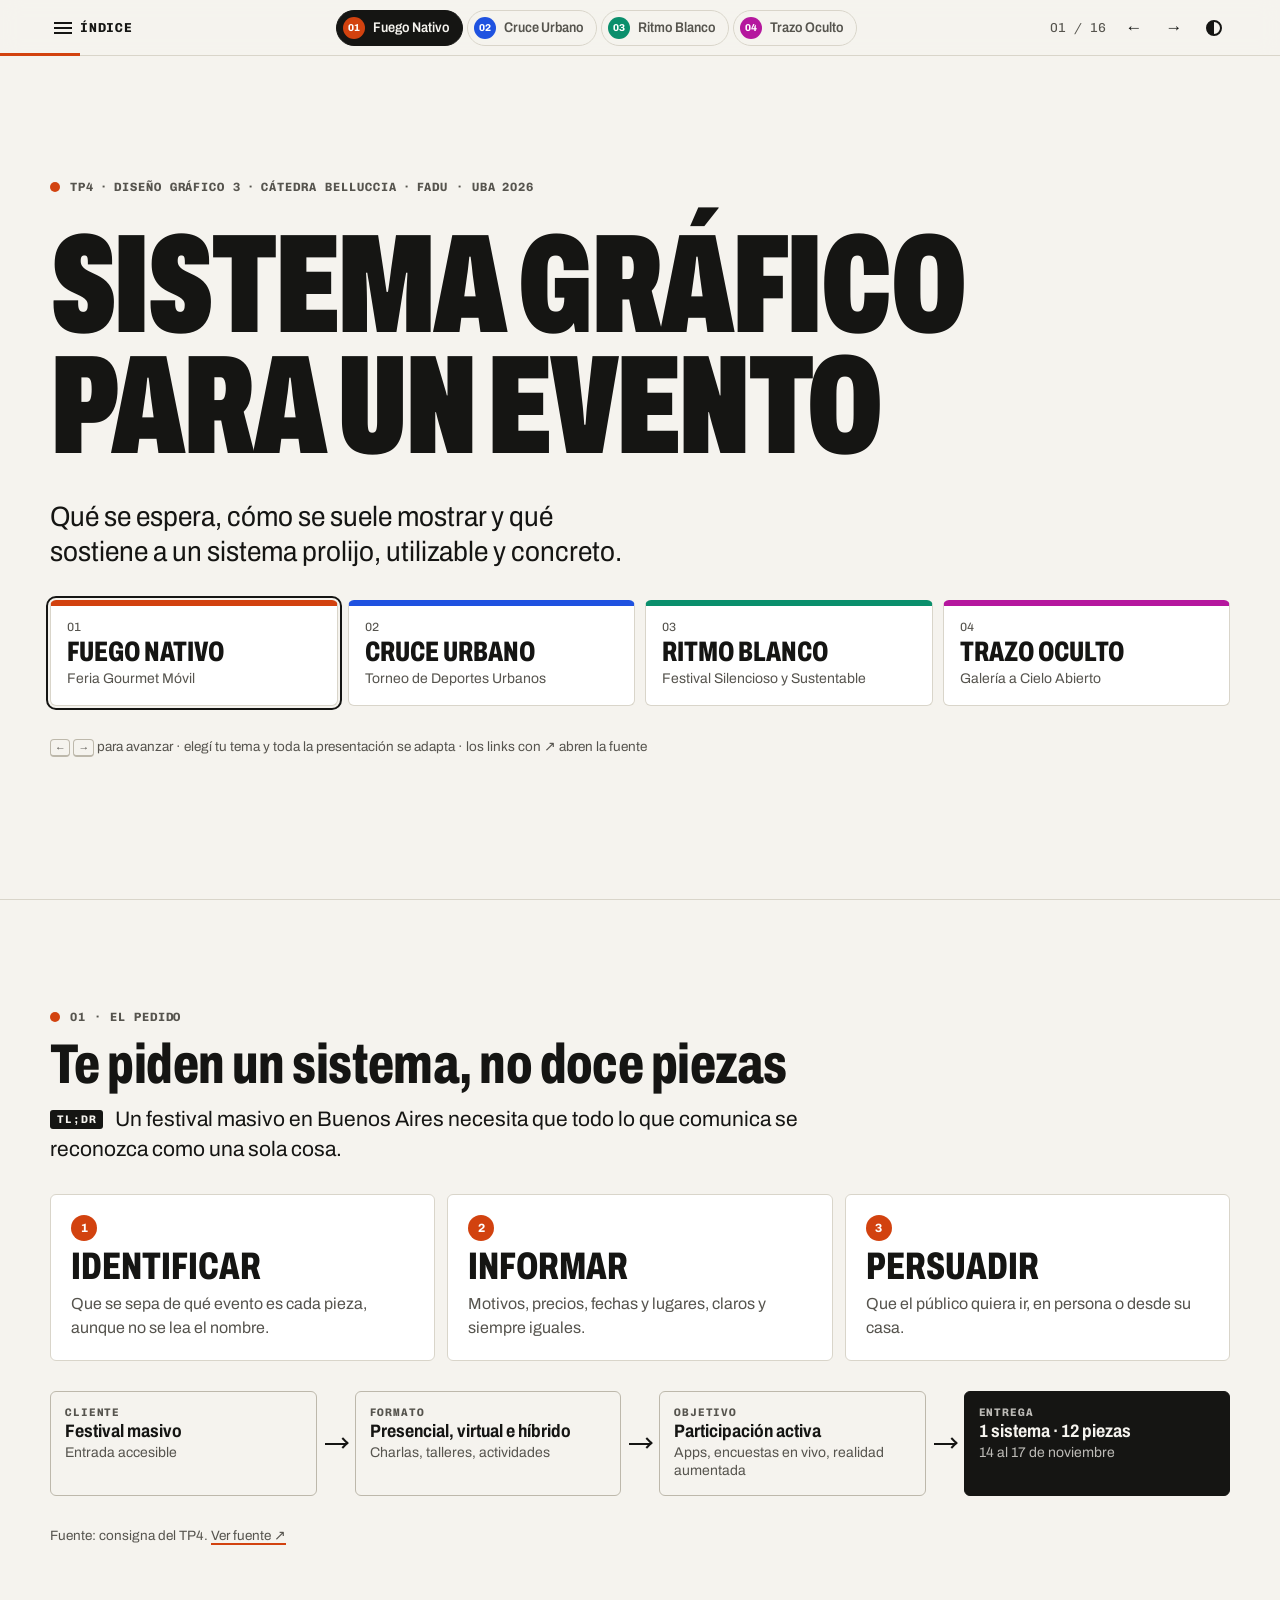
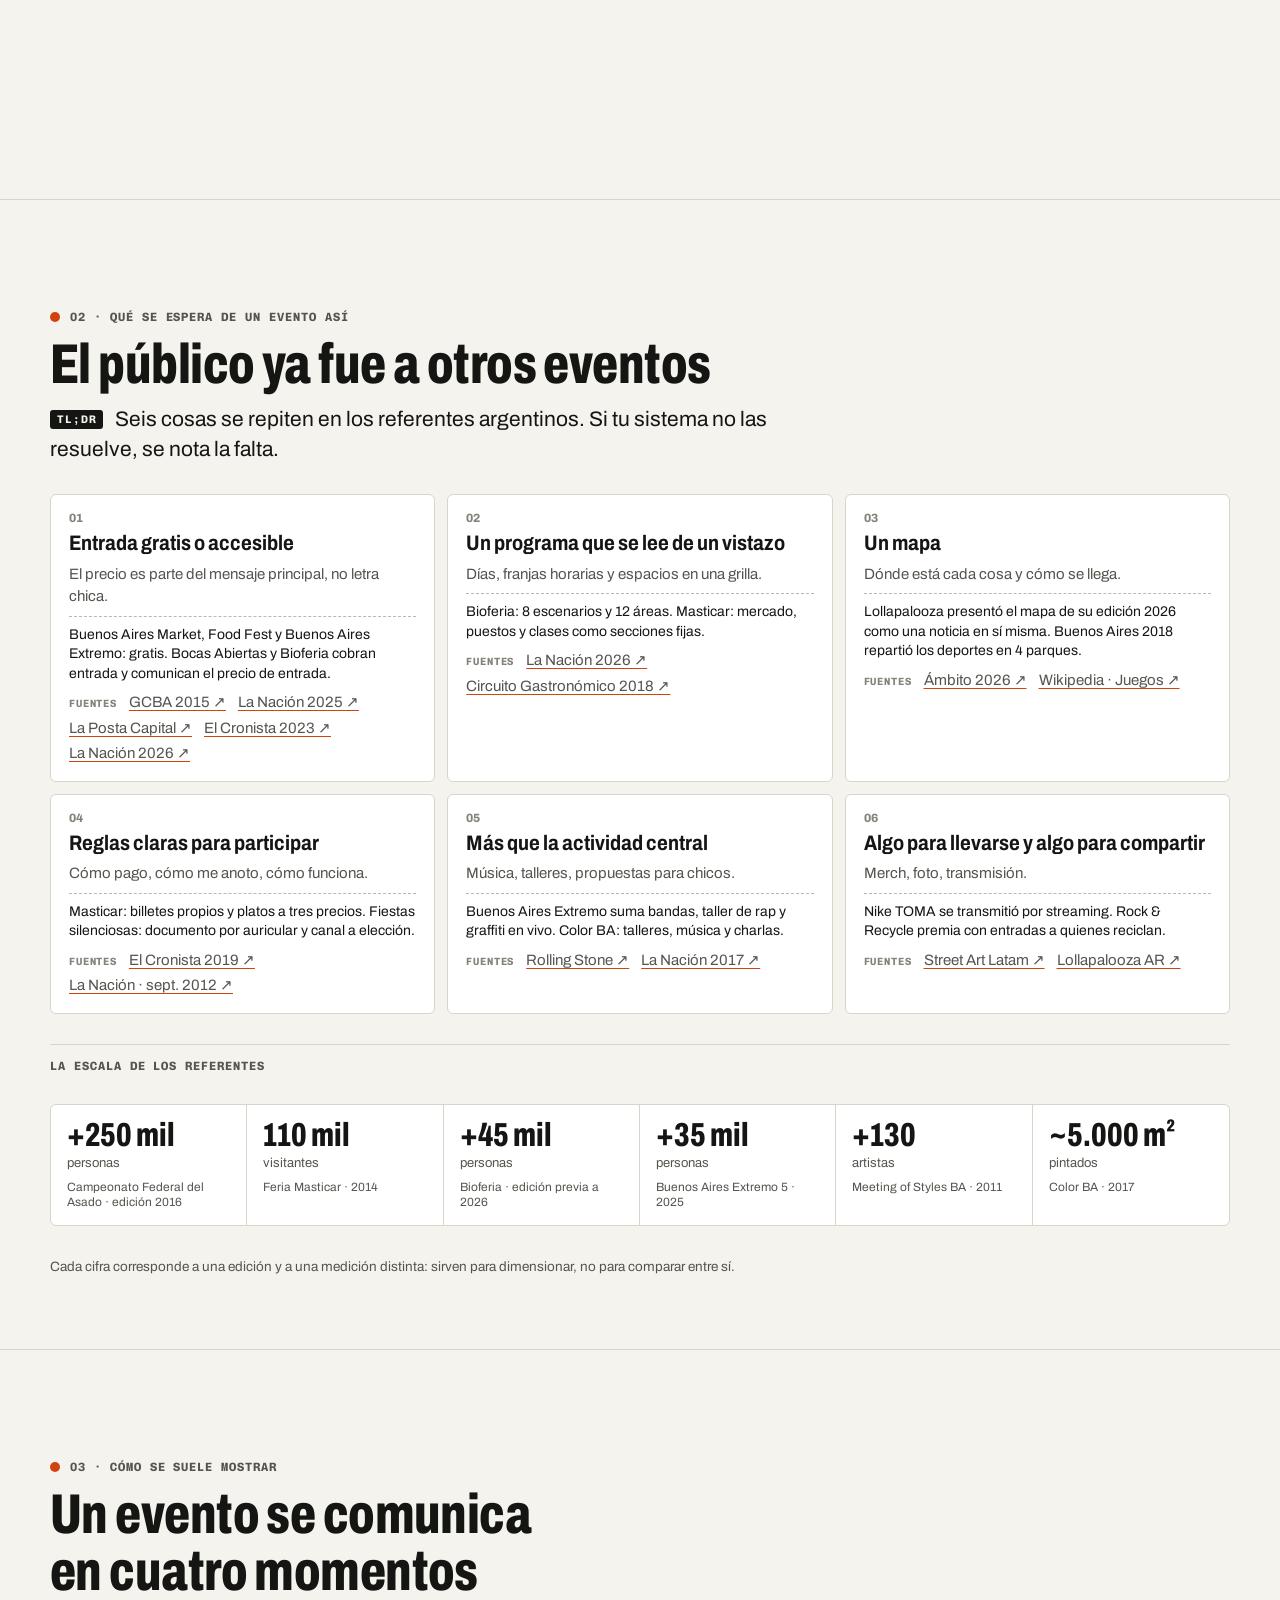
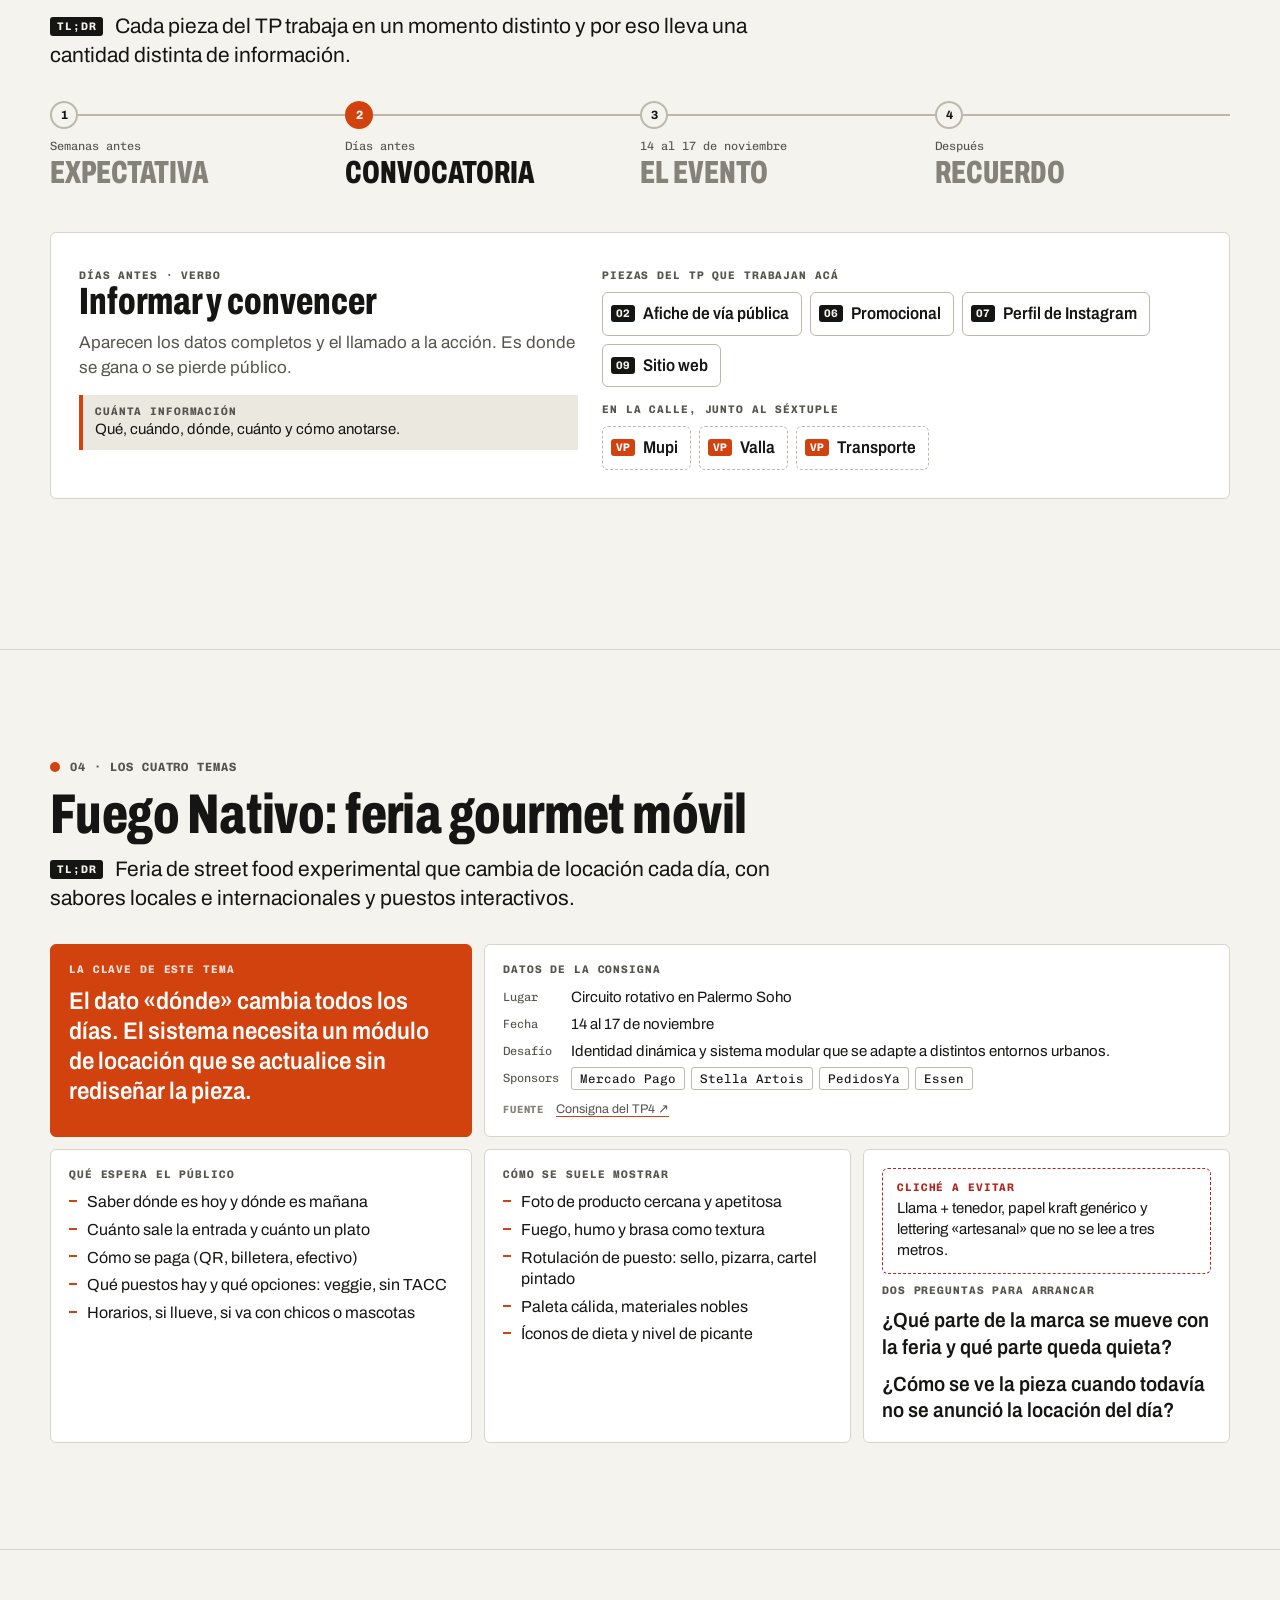
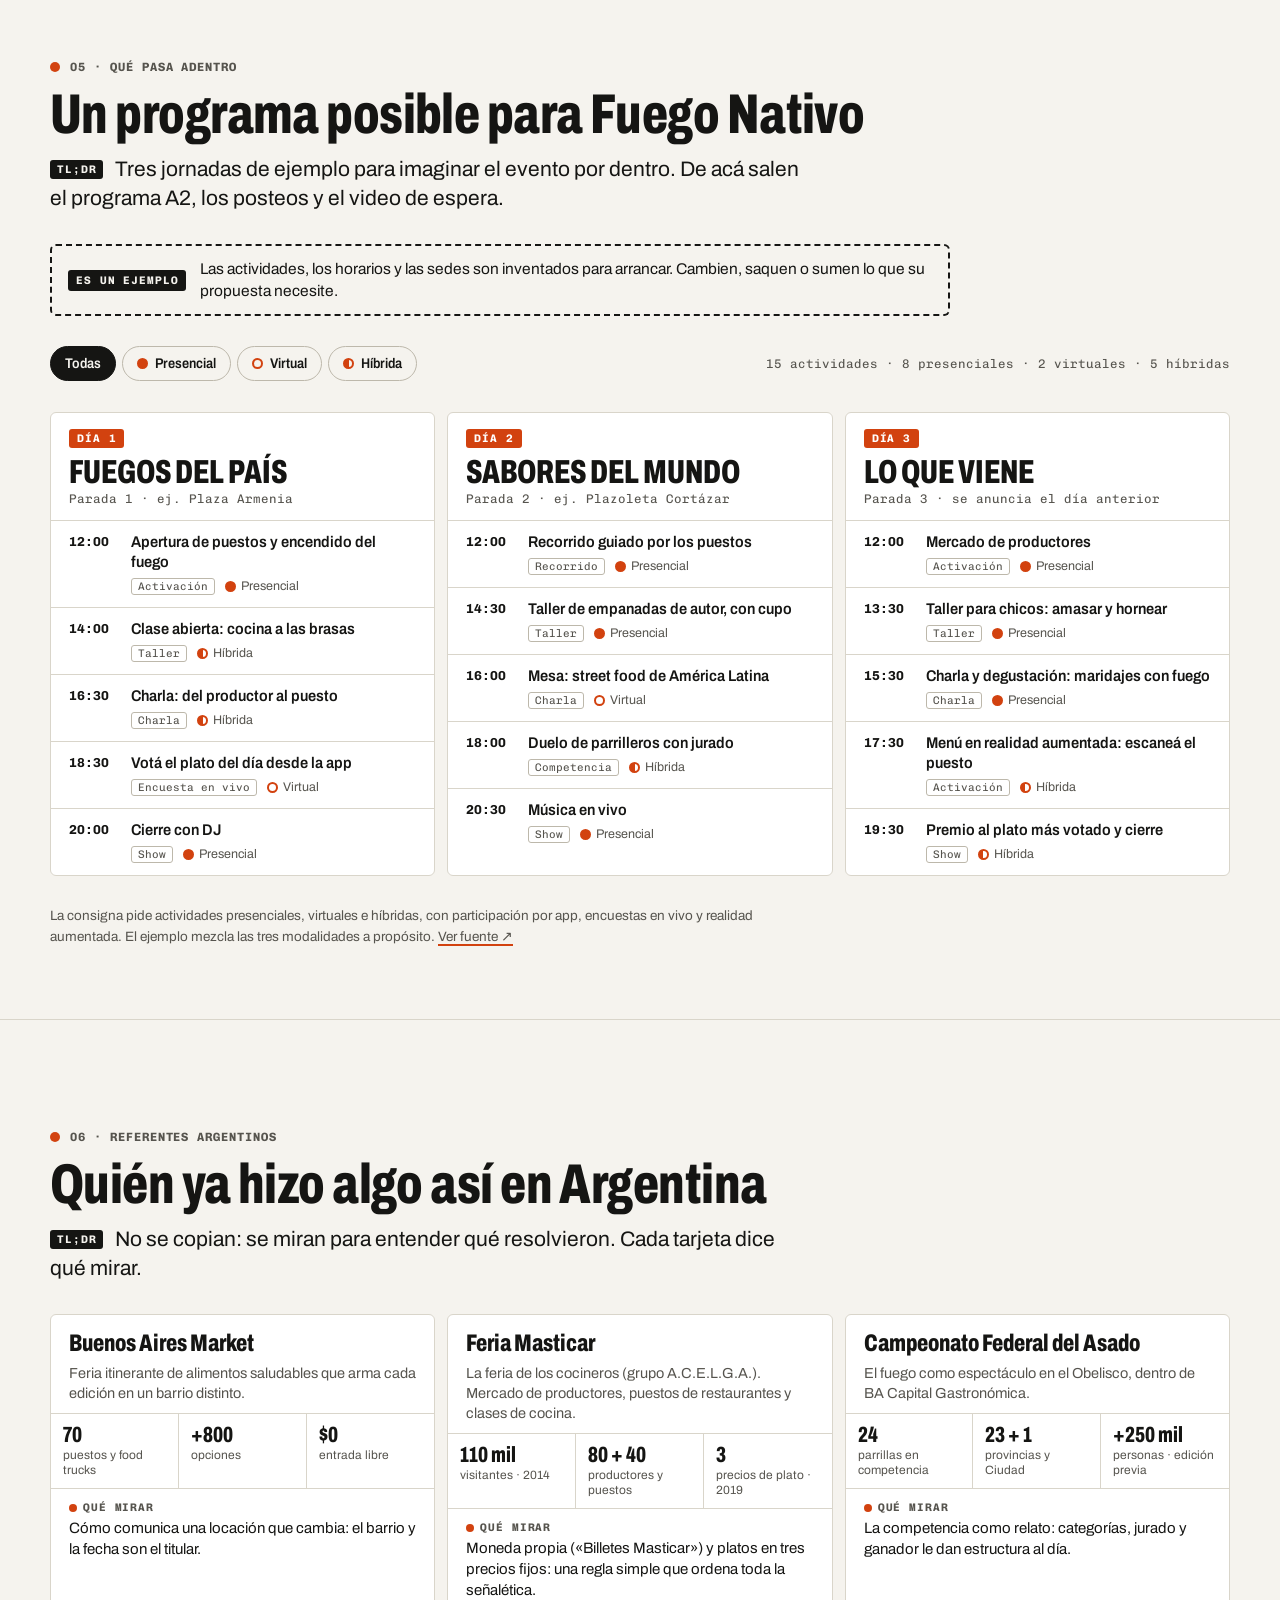
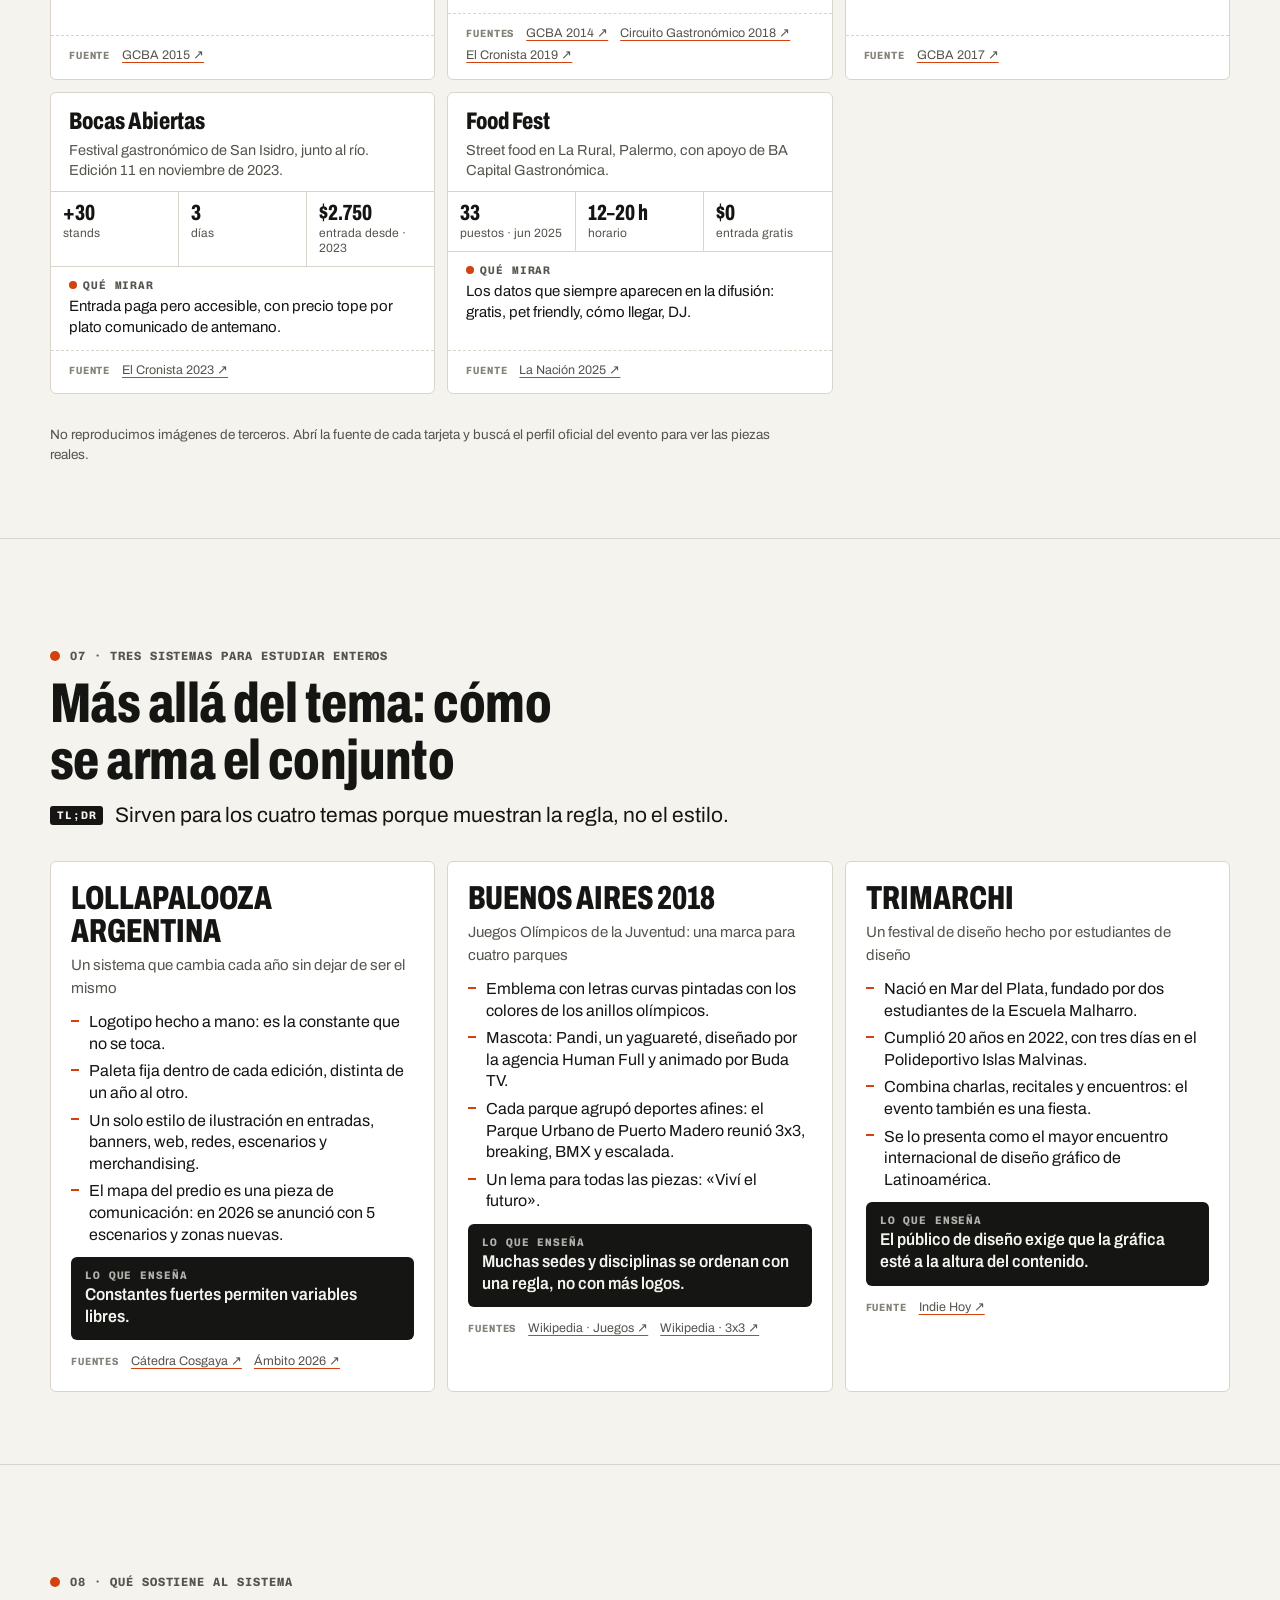
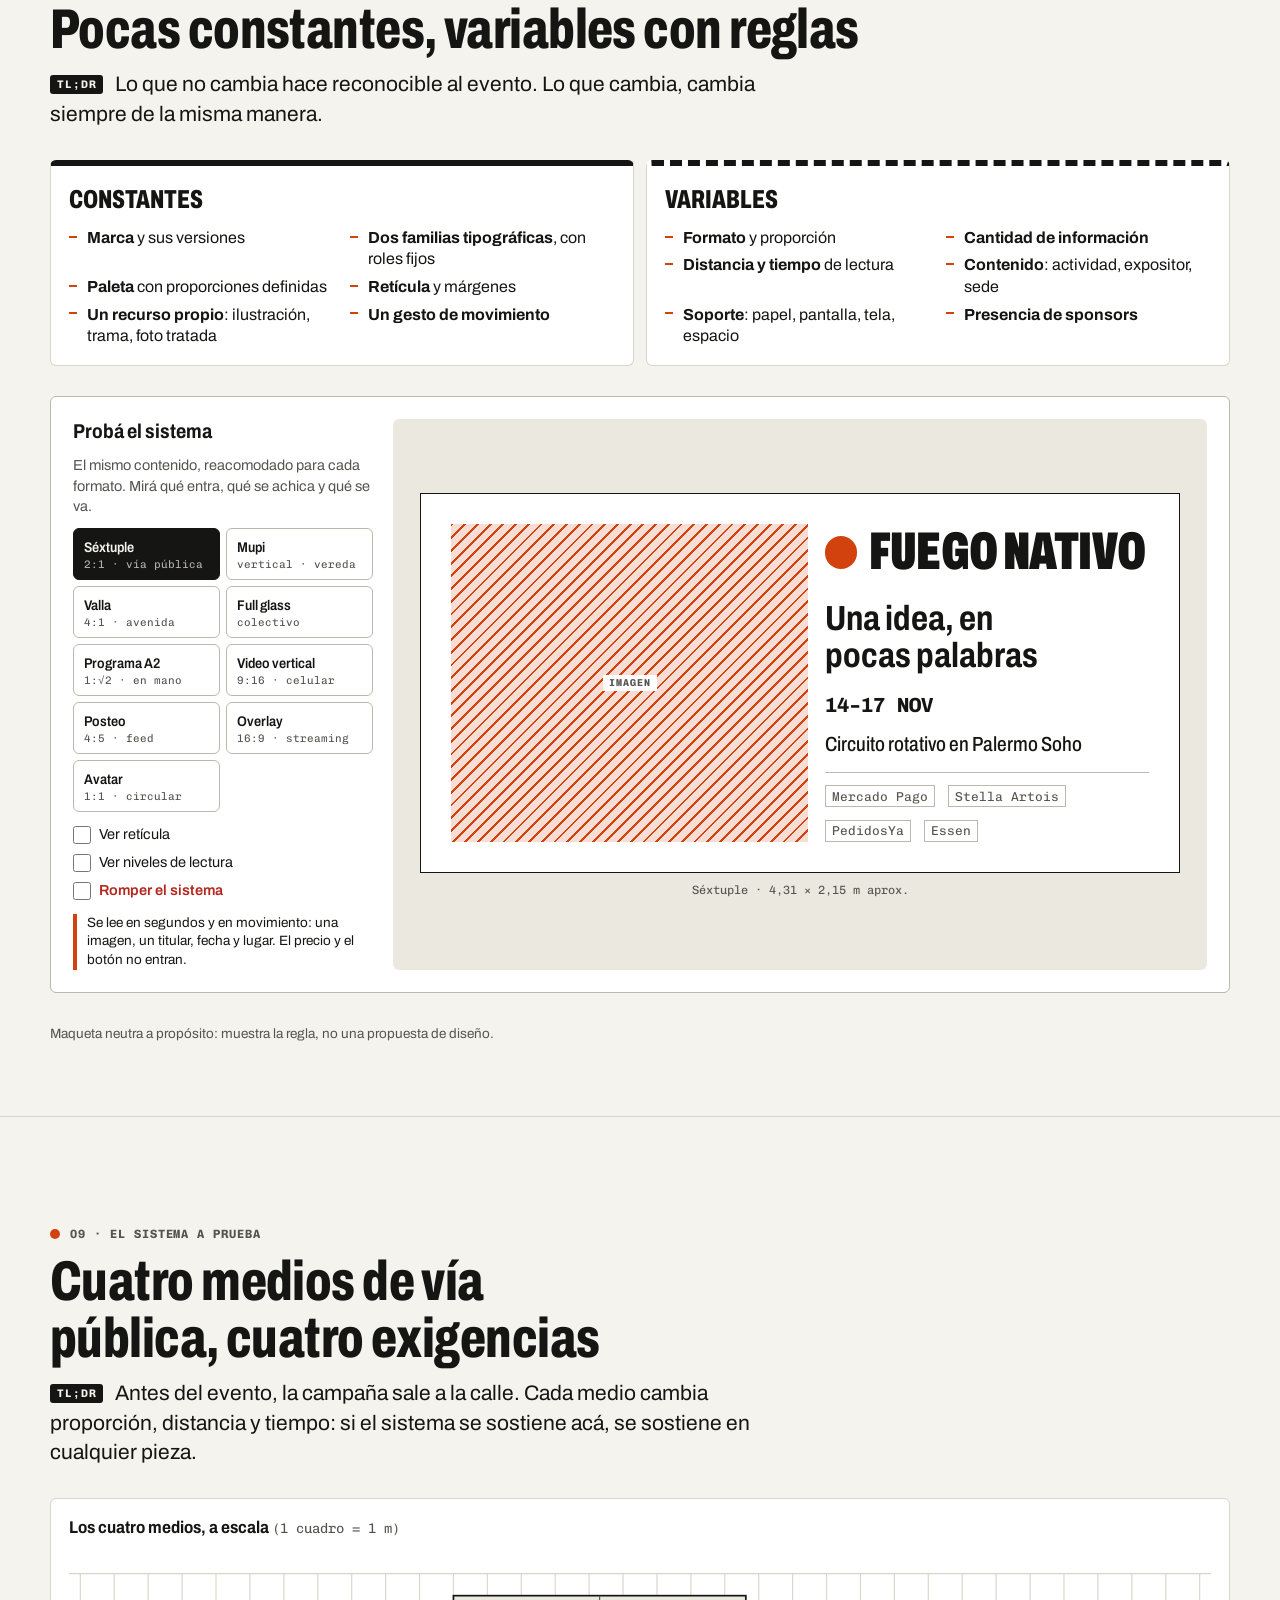
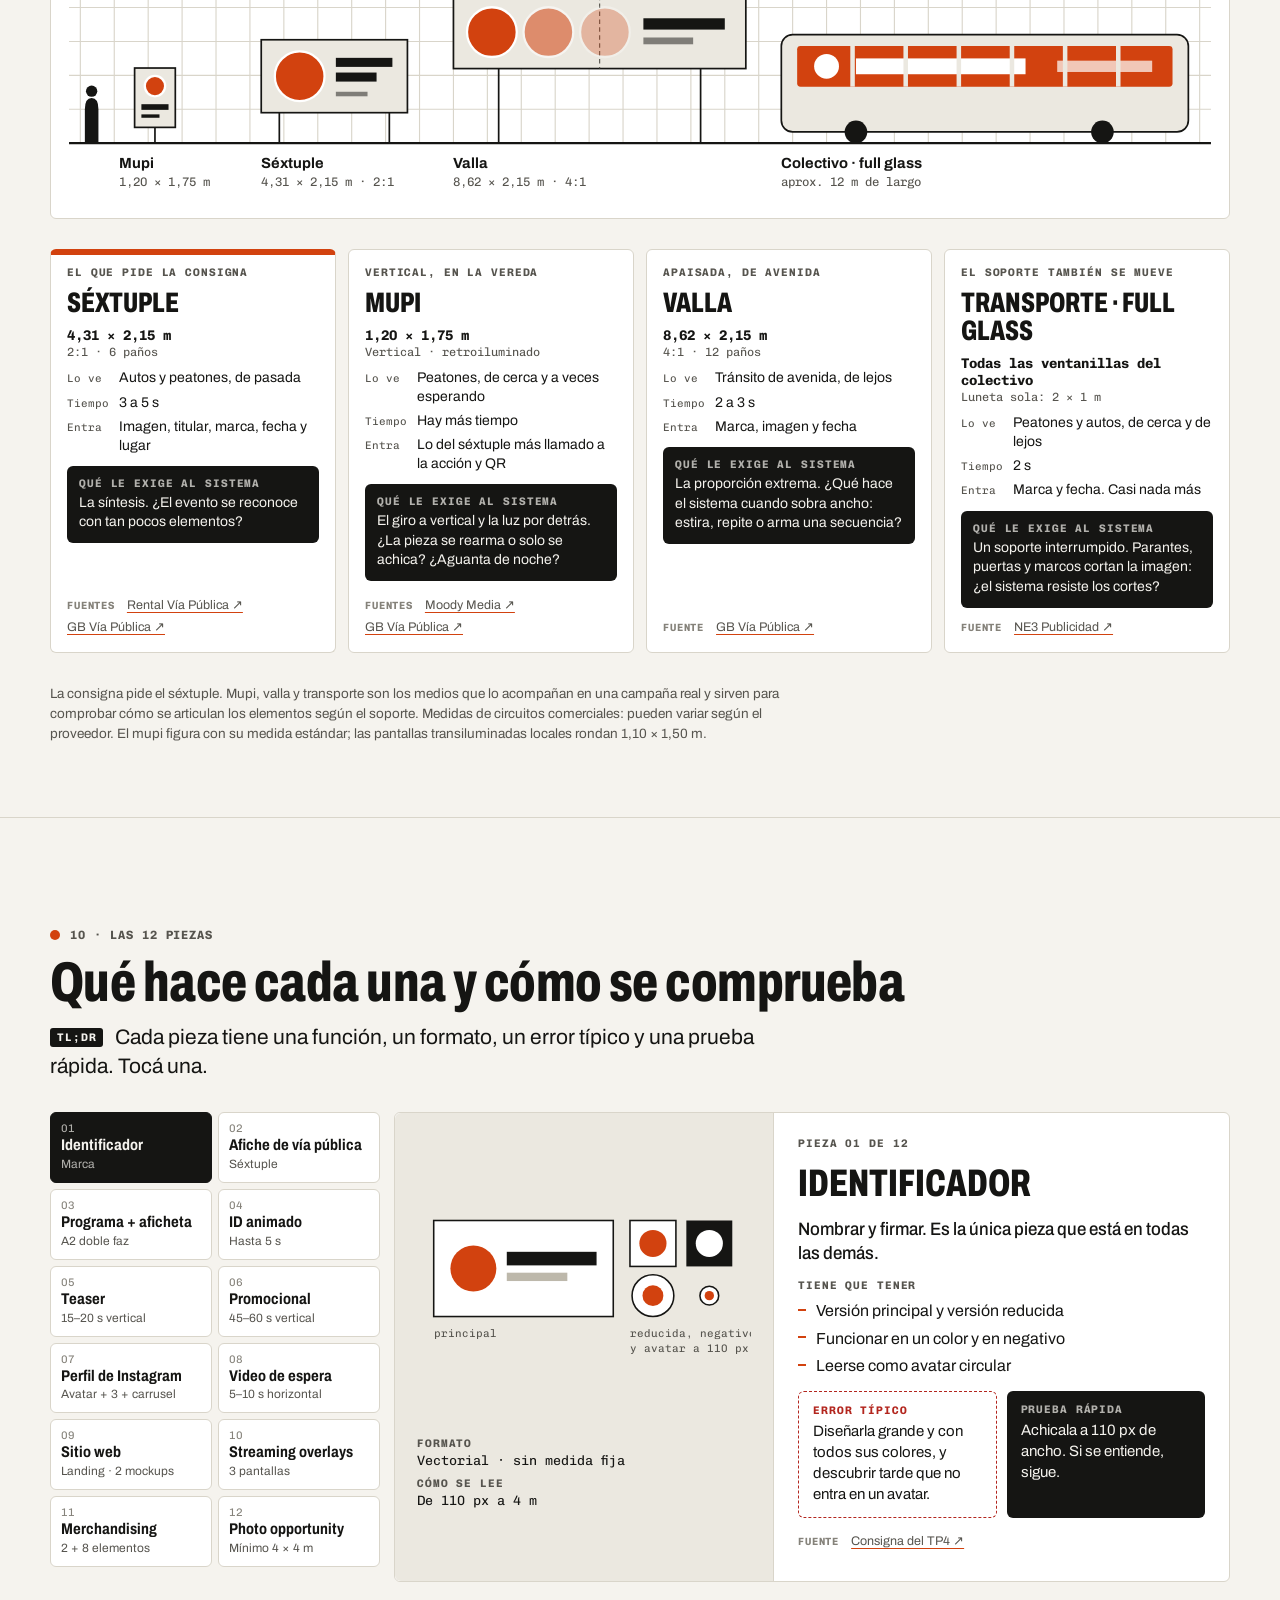
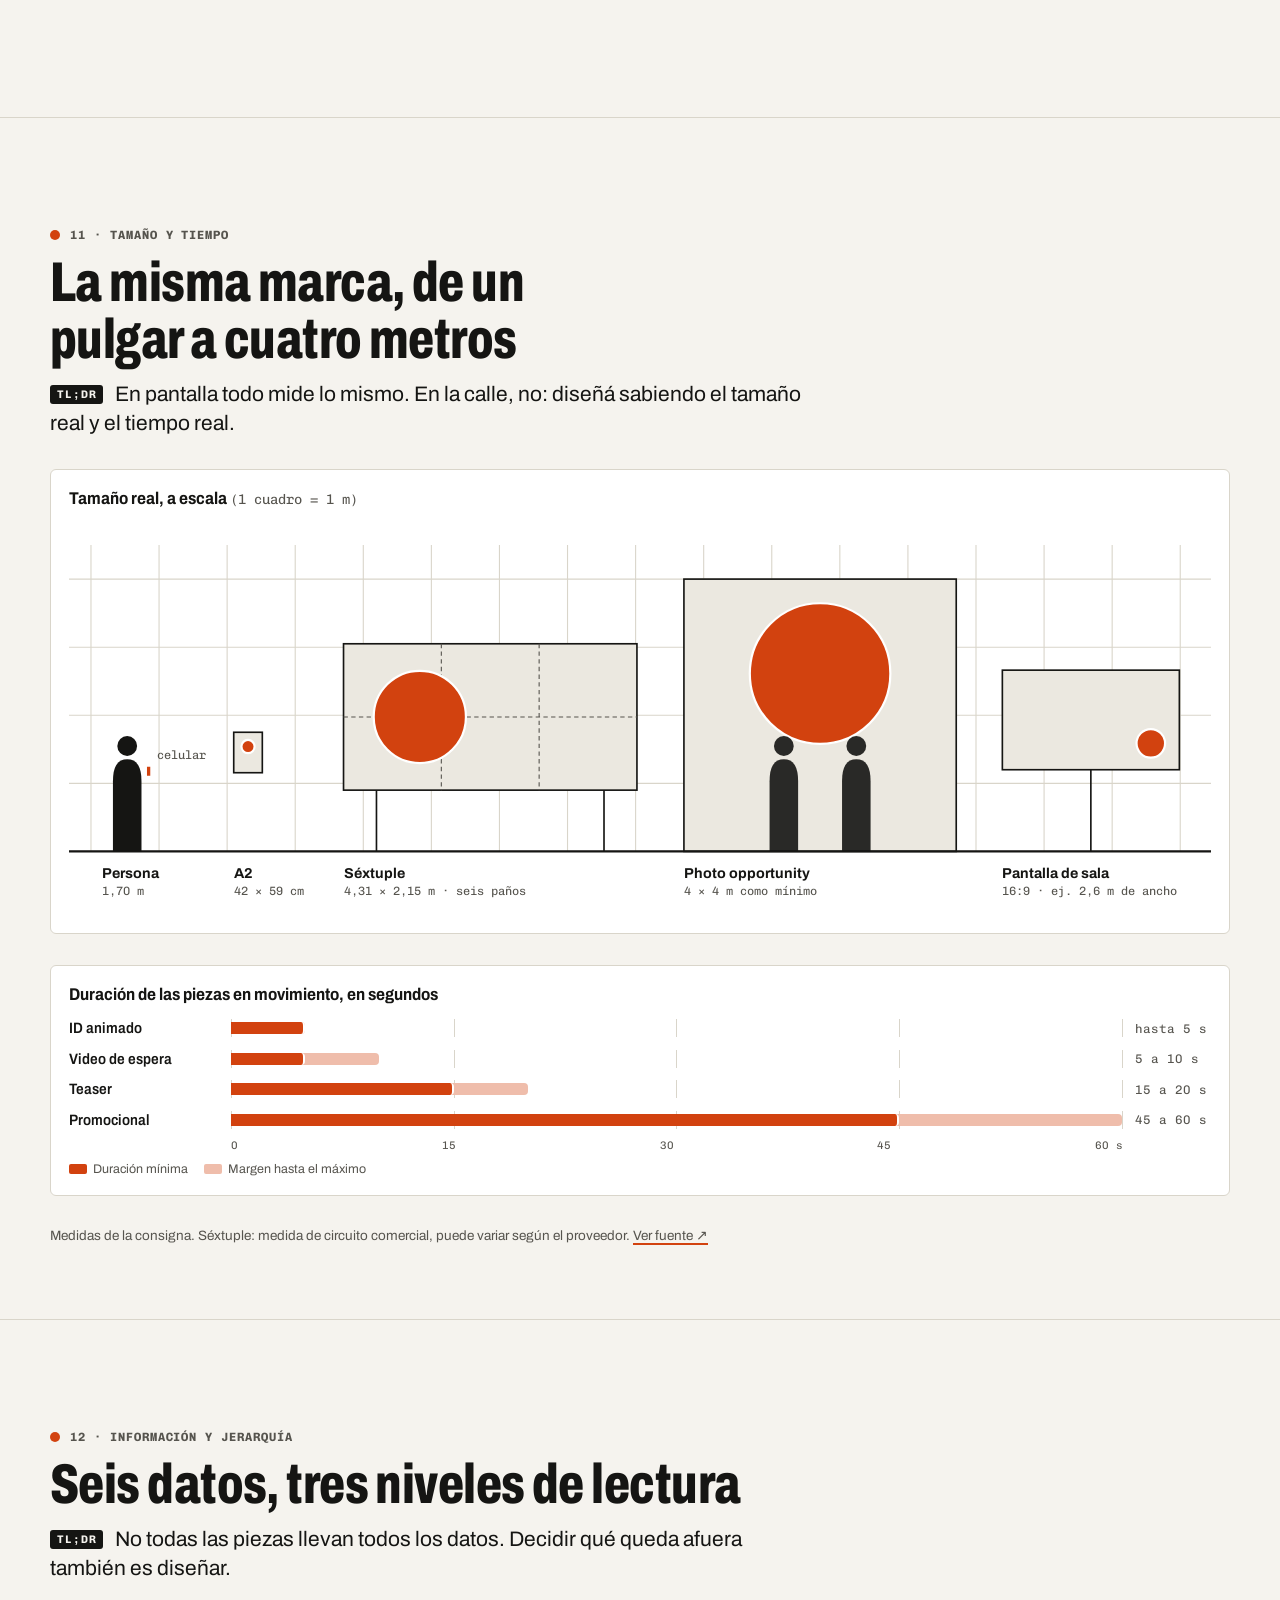
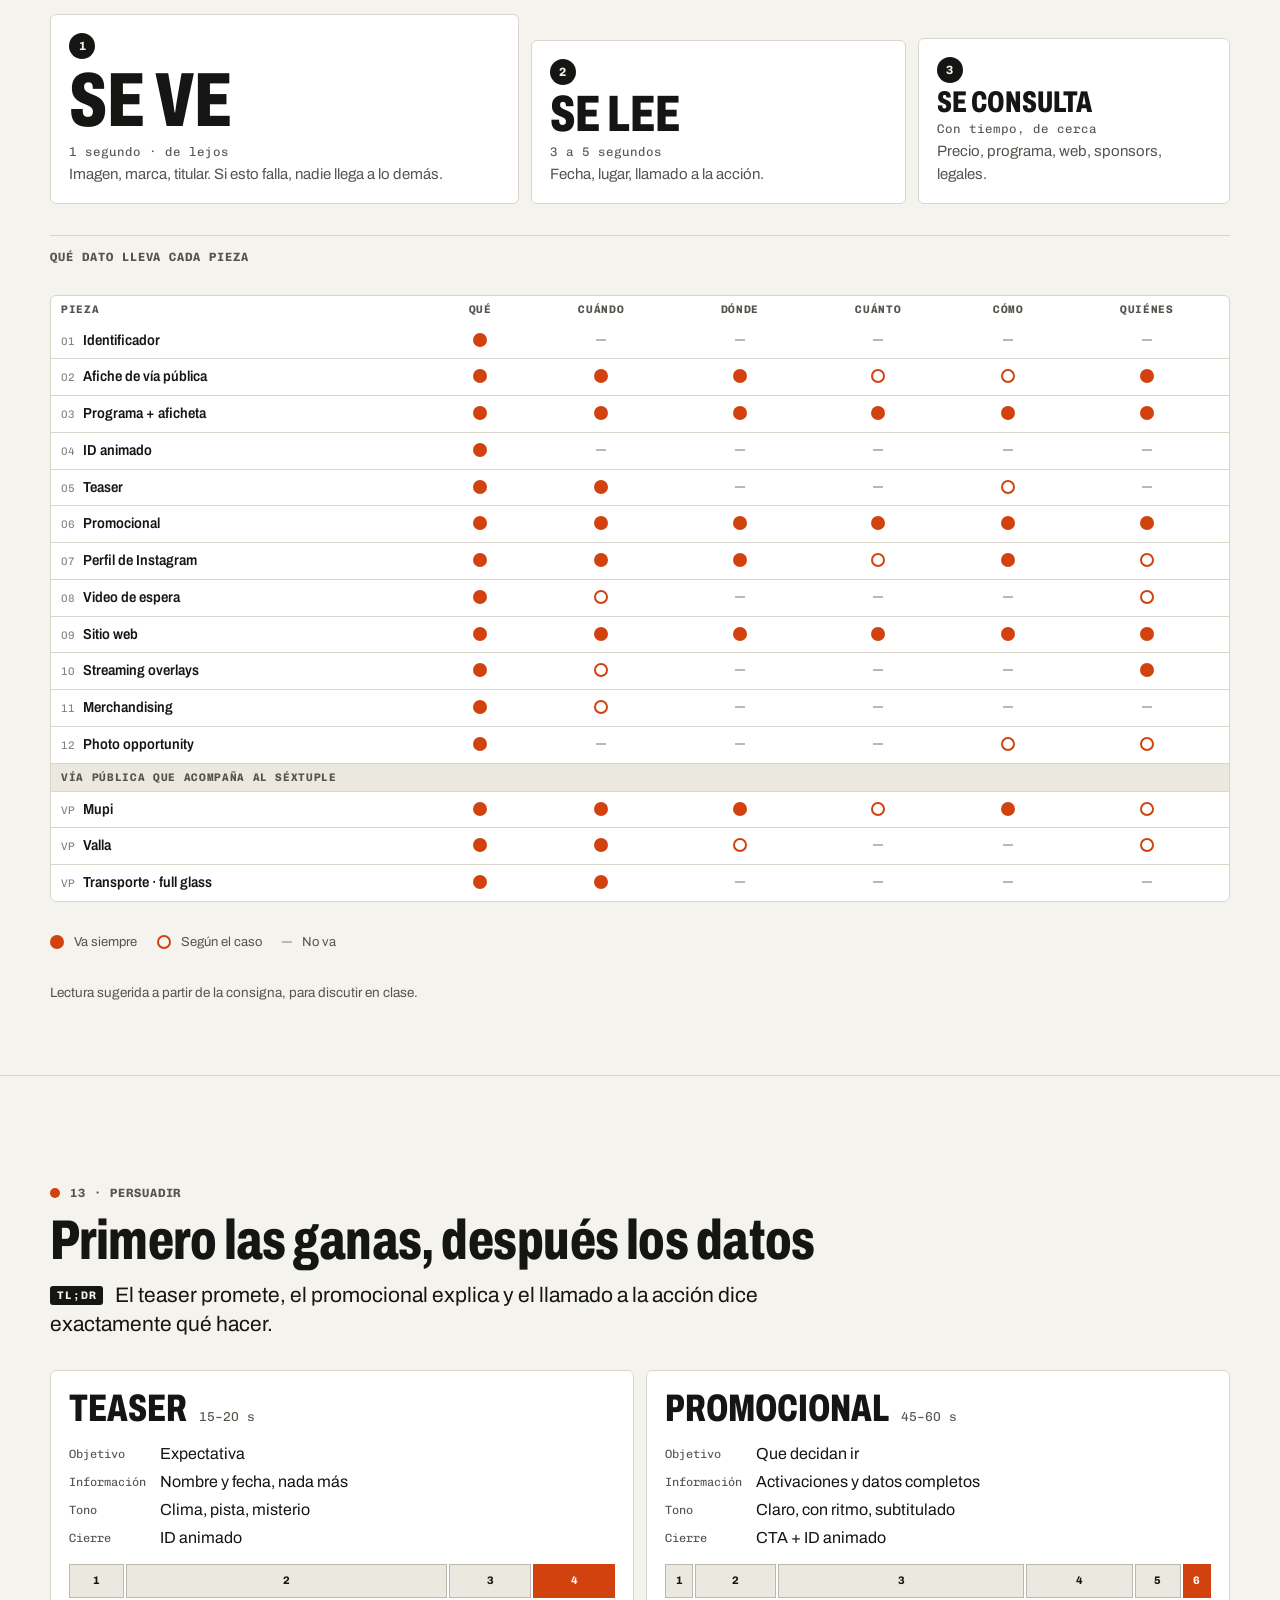
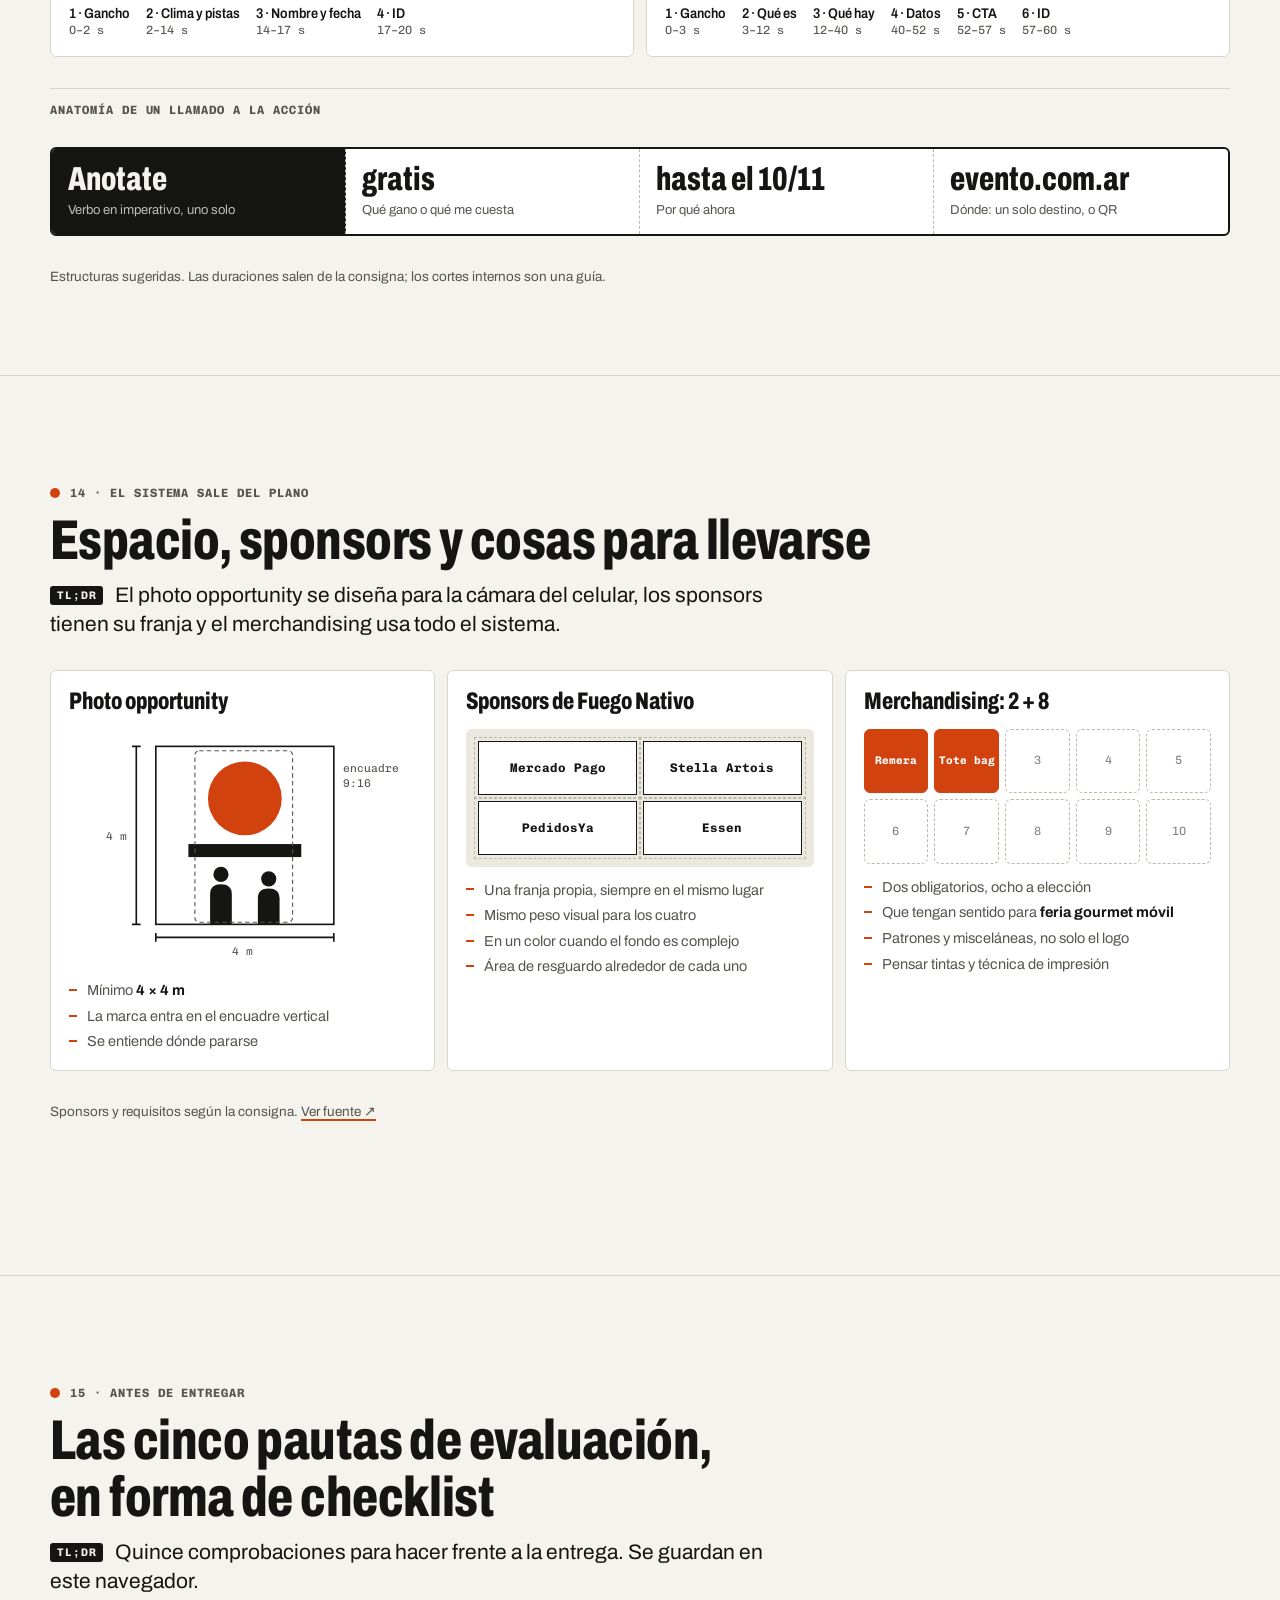
==== commit 7bfacc02: "Fix" ====
--- a/index.html
+++ b/index.html
@@ -28,7 +28,7 @@
   </button>
   <div class="temas" id="temas" role="radiogroup" aria-label="Tema del TP"></div>
   <div class="bar__tools">
-    <span class="bar__count" id="contador" aria-live="polite">01 / 15</span>
+    <span class="bar__count" id="contador" aria-live="polite">01 / 16</span>
     <button class="ico" id="btnPrev" aria-label="Anterior">←</button>
     <button class="ico" id="btnNext" aria-label="Siguiente">→</button>
     <button class="ico" id="btnModo" aria-label="Cambiar modo claro u oscuro"><span class="modo-ico" aria-hidden="true"></span></button>
@@ -47,7 +47,7 @@
     <h1 class="mega">Sistema gráfico<br>para un evento</h1>
     <p class="bajada">Qué se espera, cómo se suele mostrar y qué sostiene a un sistema prolijo, utilizable y concreto.</p>
     <div class="portada__temas" id="portadaTemas"></div>
-    <p class="ayuda"><kbd>←</kbd> <kbd>→</kbd> para avanzar · elegí tu tema y toda la presentación se adapta · los números en recuadro llevan a la fuente</p>
+    <p class="ayuda"><kbd>←</kbd> <kbd>→</kbd> para avanzar · elegí tu tema y toda la presentación se adapta · los links con ↗ abren la fuente</p>
   </div>
 </section>
 
@@ -117,11 +117,32 @@
   </div>
 </section>
 
+<!-- ─────────────────────────────────────────────── PROGRAMA DE EJEMPLO -->
+<section class="slide" id="programa" data-t="Programa de ejemplo">
+  <div class="wrap">
+    <header class="head">
+      <p class="kicker">05 · Qué pasa adentro</p>
+      <h2 id="progTitulo">Un programa posible</h2>
+      <p class="tldr"><b>TL;DR</b> Tres jornadas de ejemplo para imaginar el evento por dentro. De acá salen el programa A2, los posteos y el video de espera.</p>
+    </header>
+    <div class="aviso">
+      <b>Es un ejemplo</b>
+      <span>Las actividades, los horarios y las sedes son inventados para arrancar. Cambien, saquen o sumen lo que su propuesta necesite.</span>
+    </div>
+    <div class="prog__tools">
+      <div class="filtro" id="progFiltro" role="radiogroup" aria-label="Filtrar por modalidad"></div>
+      <p class="prog__cuenta" id="progCuenta"></p>
+    </div>
+    <div class="prog" id="progGrid"></div>
+    <p class="nota">La consigna pide actividades presenciales, virtuales e híbridas, con participación por app, encuestas en vivo y realidad aumentada. El ejemplo mezcla las tres modalidades a propósito. <a data-f="tp"></a></p>
+  </div>
+</section>
+
 <!-- 06 ─────────────────────────────────────────────── REFERENTES -->
 <section class="slide" id="referentes" data-t="Referentes argentinos">
   <div class="wrap">
     <header class="head">
-      <p class="kicker">05 · Referentes argentinos</p>
+      <p class="kicker">06 · Referentes argentinos</p>
       <h2 id="refTitulo">Quién ya lo hizo acá</h2>
       <p class="tldr"><b>TL;DR</b> No se copian: se miran para entender qué resolvieron. Cada tarjeta dice qué mirar.</p>
     </header>
@@ -134,7 +155,7 @@
 <section class="slide" id="sistemas" data-t="Sistemas completos">
   <div class="wrap">
     <header class="head">
-      <p class="kicker">06 · Tres sistemas para estudiar enteros</p>
+      <p class="kicker">07 · Tres sistemas para estudiar enteros</p>
       <h2>Más allá del tema: cómo se arma el conjunto</h2>
       <p class="tldr"><b>TL;DR</b> Sirven para los cuatro temas porque muestran la regla, no el estilo.</p>
     </header>
@@ -146,7 +167,7 @@
 <section class="slide" id="sistema" data-t="Constantes y variables">
   <div class="wrap">
     <header class="head">
-      <p class="kicker">07 · Qué sostiene al sistema</p>
+      <p class="kicker">08 · Qué sostiene al sistema</p>
       <h2>Pocas constantes, variables con reglas</h2>
       <p class="tldr"><b>TL;DR</b> Lo que no cambia hace reconocible al evento. Lo que cambia, cambia siempre de la misma manera.</p>
     </header>
@@ -208,11 +229,28 @@
   </div>
 </section>
 
+<!-- ─────────────────────────────────────────────── VÍA PÚBLICA -->
+<section class="slide" id="calle" data-t="El sistema en la calle">
+  <div class="wrap">
+    <header class="head">
+      <p class="kicker">09 · El sistema a prueba</p>
+      <h2>Cuatro medios de vía pública, cuatro exigencias</h2>
+      <p class="tldr"><b>TL;DR</b> Antes del evento, la campaña sale a la calle. Cada medio cambia proporción, distancia y tiempo: si el sistema se sostiene acá, se sostiene en cualquier pieza.</p>
+    </header>
+    <figure class="fig">
+      <figcaption>Los cuatro medios, a escala <span class="mono">(1 cuadro = 1 m)</span></figcaption>
+      <div class="fig__scroll" id="calleSvg"></div>
+    </figure>
+    <div class="calle" id="calleGrid"></div>
+    <p class="nota">La consigna pide el séxtuple. Mupi, valla y transporte son los medios que lo acompañan en una campaña real y sirven para comprobar cómo se articulan los elementos según el soporte. Medidas de circuitos comerciales: pueden variar según el proveedor. El mupi figura con su medida estándar; las pantallas transiluminadas locales rondan 1,10 × 1,50 m.</p>
+  </div>
+</section>
+
 <!-- 09 ─────────────────────────────────────────────── LAS 12 PIEZAS -->
 <section class="slide" id="piezas" data-t="Las 12 piezas">
   <div class="wrap">
     <header class="head">
-      <p class="kicker">08 · Las 12 piezas</p>
+      <p class="kicker">10 · Las 12 piezas</p>
       <h2>Qué hace cada una y cómo se comprueba</h2>
       <p class="tldr"><b>TL;DR</b> Cada pieza tiene una función, un formato, un error típico y una prueba rápida. Tocá una.</p>
     </header>
@@ -227,7 +265,7 @@
 <section class="slide" id="escala" data-t="Tamaño y tiempo">
   <div class="wrap">
     <header class="head">
-      <p class="kicker">09 · Tamaño y tiempo</p>
+      <p class="kicker">11 · Tamaño y tiempo</p>
       <h2>La misma marca, de un pulgar a cuatro metros</h2>
       <p class="tldr"><b>TL;DR</b> En pantalla todo mide lo mismo. En la calle, no: diseñá sabiendo el tamaño real y el tiempo real.</p>
     </header>
@@ -247,7 +285,7 @@
 <section class="slide" id="jerarquia" data-t="Información y jerarquía">
   <div class="wrap">
     <header class="head">
-      <p class="kicker">10 · Información y jerarquía</p>
+      <p class="kicker">12 · Información y jerarquía</p>
       <h2>Seis datos, tres niveles de lectura</h2>
       <p class="tldr"><b>TL;DR</b> No todas las piezas llevan todos los datos. Decidir qué queda afuera también es diseñar.</p>
     </header>
@@ -267,7 +305,7 @@
 <section class="slide" id="persuasion" data-t="Persuasión y CTA">
   <div class="wrap">
     <header class="head">
-      <p class="kicker">11 · Persuadir</p>
+      <p class="kicker">13 · Persuadir</p>
       <h2>Primero las ganas, después los datos</h2>
       <p class="tldr"><b>TL;DR</b> El teaser promete, el promocional explica y el llamado a la acción dice exactamente qué hacer.</p>
     </header>
@@ -308,7 +346,7 @@
 <section class="slide" id="espacio" data-t="Espacio, sponsors, merch">
   <div class="wrap">
     <header class="head">
-      <p class="kicker">12 · El sistema sale del plano</p>
+      <p class="kicker">14 · El sistema sale del plano</p>
       <h2>Espacio, sponsors y cosas para llevarse</h2>
       <p class="tldr"><b>TL;DR</b> El photo opportunity se diseña para la cámara del celular, los sponsors tienen su franja y el merchandising usa todo el sistema.</p>
     </header>
@@ -354,7 +392,7 @@
 <section class="slide" id="checklist" data-t="Autoevaluación">
   <div class="wrap">
     <header class="head">
-      <p class="kicker">13 · Antes de entregar</p>
+      <p class="kicker">15 · Antes de entregar</p>
       <h2>Las cinco pautas de evaluación, en forma de checklist</h2>
       <p class="tldr"><b>TL;DR</b> Quince comprobaciones para hacer frente a la entrega. Se guardan en este navegador.</p>
     </header>
@@ -363,19 +401,7 @@
       <div class="score__bar"><i id="scoreBar"></i></div>
       <p class="score__t"><b id="scoreN">0</b> de 15 resueltas <button class="link" id="scoreReset">Reiniciar</button></p>
     </div>
-  </div>
-</section>
-
-<!-- 15 ─────────────────────────────────────────────── FUENTES -->
-<section class="slide" id="fuentes" data-t="Fuentes">
-  <div class="wrap">
-    <header class="head">
-      <p class="kicker">14 · Fuentes</p>
-      <h2>De dónde sale cada dato</h2>
-      <p class="tldr"><b>TL;DR</b> Todo lo que tiene número tiene fuente. Relevamiento hecho en octubre de 2026.</p>
-    </header>
-    <div class="fuentes" id="fuentesLista"></div>
-    <p class="colofon">Tipografías: Archivo y Chivo Mono, de Omnibus-Type, fundidora argentina (licencia SIL OFL). Material de cátedra de uso educativo. Los diagramas son propios; las marcas y eventos citados pertenecen a sus titulares.</p>
+    <p class="colofon">Relevamiento de referentes: octubre de 2026. Los links con ↗ de cada sección abren la nota original. Tipografías: Archivo y Chivo Mono, de Omnibus-Type, fundidora argentina (licencia SIL OFL). Material de cátedra de uso educativo: los diagramas son propios y las marcas y eventos citados pertenecen a sus titulares.</p>
   </div>
 </section>
 
--- a/assets/css/styles.css
+++ b/assets/css/styles.css
@@ -137,8 +137,6 @@
 .tldr b { font: 700 11px var(--mono); letter-spacing: .08em; background: var(--ink); color: var(--bg); padding: 3px 7px; border-radius: 3px; margin-right: 8px; vertical-align: 3px; }
 .sub { font: 700 12px var(--mono); letter-spacing: .08em; text-transform: uppercase; color: var(--ink2); padding-top: 14px; border-top: 1px solid var(--line); }
 .nota { font-size: 13.5px; color: var(--ink2); max-width: 760px; }
-.fnum { font: 400 11px var(--mono); vertical-align: 2px; text-decoration: none; color: var(--ink2); border: 1px solid var(--line2); border-radius: 3px; padding: 0 4px; margin-left: 4px; white-space: nowrap; }
-.fnum:hover { background: var(--ink); color: var(--bg); border-color: var(--ink); }
 
 /* Portada */
 .slide--portada .wrap { justify-content: center; gap: clamp(18px, 3.5vh, 36px); }
@@ -258,7 +256,7 @@
 .ref__mirar { padding: 12px 18px; font-size: 15px; line-height: 1.4; }
 .ref__mirar .lbl { display: flex; align-items: center; gap: 6px; margin-bottom: 4px; }
 .ref__mirar .lbl::before { content: ""; width: 8px; height: 8px; border-radius: 50%; background: var(--accent); }
-.ref__f { padding: 10px 18px 14px; font-size: 12.5px; color: var(--ink2); display: flex; flex-wrap: wrap; gap: 4px 12px; border-top: 1px dashed var(--line); }
+.ref__f { padding: 10px 18px 14px; border-top: 1px dashed var(--line); }
 
 /* Sistemas */
 .sistemas { display: grid; grid-template-columns: repeat(3, 1fr); gap: 12px; }
@@ -496,14 +494,6 @@
 @media (max-width: 1080px) { .pautas { grid-template-columns: 1fr 1fr; } }
 @media (max-width: 620px) { .pautas { grid-template-columns: 1fr; } }
 
-/* Fuentes */
-.fuentes { columns: 2 380px; column-gap: 28px; }
-.fgrupo { break-inside: avoid; margin-bottom: 18px; }
-.fgrupo h3 { font: 700 12px var(--mono); letter-spacing: .08em; text-transform: uppercase; color: var(--ink2); padding-bottom: 6px; border-bottom: 1px solid var(--line); margin-bottom: 6px; }
-.fgrupo ol { margin: 0; padding: 0; list-style: none; display: grid; gap: 5px; }
-.fgrupo li { display: grid; grid-template-columns: 30px 1fr; font-size: 14px; line-height: 1.35; }
-.fgrupo li span { font: 400 11px/1.7 var(--mono); color: var(--ink3); }
-.fgrupo li:target { background: color-mix(in srgb, var(--accent) 18%, transparent); outline: 4px solid color-mix(in srgb, var(--accent) 18%, transparent); }
 .colofon { font-size: 12.5px; color: var(--ink2); max-width: 760px; padding-top: 12px; border-top: 1px solid var(--line); }
 
 @media print {
@@ -523,3 +513,74 @@
   .pieza { min-height: 0; }
   .fig__scroll::after { content: "Deslizá para ver todo →"; display: block; font: 400 11px var(--mono); color: var(--ink2); padding-top: 6px; position: sticky; left: 0; }
 }
+
+/* Links a la fuente, debajo de cada bloque */
+.src { display: flex; flex-wrap: wrap; gap: 3px 12px; align-items: baseline; font-size: 12.5px; line-height: 1.5; color: var(--ink2); }
+.src span { font: 700 10.5px var(--mono); letter-spacing: .08em; text-transform: uppercase; color: var(--ink3); }
+.src a { text-decoration-thickness: 1px; white-space: nowrap; }
+.patron .src { margin-top: 2px; }
+
+/* Programa de ejemplo */
+.aviso { display: flex; gap: 14px; align-items: center; border: 2px dashed var(--ink); border-radius: var(--r); padding: 12px 16px; font-size: 15.5px; line-height: 1.4; max-width: 900px; }
+.aviso b { font: 700 11px var(--mono); letter-spacing: .08em; text-transform: uppercase; background: var(--ink); color: var(--bg); padding: 4px 8px; border-radius: 3px; white-space: nowrap; }
+.prog__tools { display: flex; flex-wrap: wrap; gap: 10px 20px; align-items: center; justify-content: space-between; }
+.filtro { display: flex; flex-wrap: wrap; gap: 6px; }
+.filtro button { display: flex; align-items: center; gap: 7px; border: 1px solid var(--line2); border-radius: 99px; padding: 6px 14px; font-size: 14px; font-weight: 600; font-stretch: 88%; }
+.filtro button[aria-checked="true"] { background: var(--ink); color: var(--bg); border-color: var(--ink); }
+.prog__cuenta { font: 400 12.5px var(--mono); color: var(--ink2); }
+.prog { display: grid; grid-template-columns: repeat(3, 1fr); gap: 12px; }
+.dia { background: var(--surface); border: 1px solid var(--line); border-radius: var(--r); display: grid; grid-template-rows: auto 1fr; }
+.dia__head { padding: 16px 18px 14px; border-bottom: 1px solid var(--line); display: grid; gap: 2px; }
+.dia__n { font: 700 11px var(--mono); letter-spacing: .08em; text-transform: uppercase; background: var(--accent); color: var(--on-accent); padding: 3px 8px; border-radius: 3px; justify-self: start; margin-bottom: 6px; }
+.dia__head h3 { font-size: clamp(24px, 2.6vw, 34px); font-weight: 800; font-stretch: 68%; text-transform: uppercase; line-height: 1; }
+.dia__head p { font: 400 12.5px var(--mono); color: var(--ink2); }
+.dia__acts { margin: 0; padding: 0; list-style: none; }
+.dia__acts li { display: grid; grid-template-columns: 52px 1fr; gap: 10px; padding: 11px 18px; border-bottom: 1px solid var(--line); transition: opacity .15s; }
+.dia__acts li:last-child { border-bottom: 0; }
+.dia__acts li.off { opacity: .22; }
+.dia__acts time { font: 700 13px/1.5 var(--mono); }
+.dia__acts b { display: block; font-size: 15.5px; font-weight: 600; font-stretch: 92%; line-height: 1.3; }
+.act__meta { display: flex; flex-wrap: wrap; gap: 4px 10px; align-items: center; margin-top: 5px; }
+.act__meta .tag { font-size: 11px; padding: 1px 6px; color: var(--ink2); }
+.act__mod { display: inline-flex; align-items: center; gap: 5px; font-size: 12.5px; color: var(--ink2); }
+.mod { display: inline-block; width: 11px; height: 11px; border-radius: 50%; border: 2px solid var(--accent); flex: none; }
+.mod--P { background: var(--accent); }
+.mod--H { background: linear-gradient(90deg, var(--accent) 50%, transparent 50%); }
+.filtro button[aria-checked="true"] .mod { border-color: var(--bg); }
+.filtro button[aria-checked="true"] .mod--P { background: var(--bg); }
+.filtro button[aria-checked="true"] .mod--H { background: linear-gradient(90deg, var(--bg) 50%, transparent 50%); }
+@media (max-width: 900px) { .prog { grid-template-columns: 1fr; } .aviso { flex-direction: column; align-items: flex-start; gap: 8px; } }
+
+/* Vía pública */
+.calle { display: grid; grid-template-columns: repeat(4, 1fr); gap: 12px; }
+.medio { background: var(--surface); border: 1px solid var(--line); border-radius: var(--r); padding: 16px; display: grid; gap: 10px; align-content: start; grid-template-rows: auto auto auto auto 1fr auto; }
+.medio:first-child { border-top: 6px solid var(--accent); padding-top: 11px; }
+.medio h3 { font-size: clamp(22px, 2.2vw, 30px); font-weight: 800; font-stretch: 68%; text-transform: uppercase; line-height: 1; }
+.medio__m { display: grid; gap: 1px; }
+.medio__m b { font: 700 14px var(--mono); }
+.medio__m span { font: 400 12px var(--mono); color: var(--ink2); }
+.defs--s { font-size: 14px; line-height: 1.35; gap: 5px 10px; }
+.defs--s dt { font-size: 11px; line-height: 1.75; }
+.medio__p { background: var(--ink); color: var(--bg); border-radius: var(--r); padding: 11px 12px; font-size: 14px; line-height: 1.4; align-self: start; }
+.medio__p .lbl { display: block; color: inherit; opacity: .7; margin-bottom: 3px; }
+@media (max-width: 1080px) { .calle { grid-template-columns: 1fr 1fr; } }
+@media (max-width: 620px) { .calle { grid-template-columns: 1fr; } }
+.chip--calle { border-style: dashed; }
+.chip--calle i { background: var(--accent); color: var(--on-accent); }
+.matriz tr.sep th { font: 700 11px var(--mono); letter-spacing: .06em; text-transform: uppercase; color: var(--ink2); background: var(--surface2); text-align: left; }
+
+/* Demo: formatos de vía pública */
+.lienzo[data-fmt="mupi"] { --rt: .686; --fm: 13cqi; --ft: 7.6cqi; --fd: 4.6cqi; --fs: 3cqi; }
+.lienzo[data-fmt="mupi"] .lz { grid-template: "marca marca" auto "img img" 1fr "tit tit" auto "fecha cta" auto "lugar lugar" auto "spon spon" auto / 1fr auto; }
+.lienzo[data-fmt="mupi"] .l-precio { display: none; }
+.lienzo[data-fmt="valla"] { --rt: 4; --h: 200px; --fm: 4.6cqi; --ft: 3.1cqi; --fd: 2.1cqi; --fs: 1.2cqi; }
+.lienzo[data-fmt="valla"] .lz { padding: 2.4cqi; gap: 1.2cqi 2.4cqi; grid-template: "img marca tit" 1fr "img fecha tit" auto / 1fr 1.25fr 1fr; }
+.lienzo[data-fmt="valla"] :is(.l-lugar, .l-precio, .l-cta, .l-sponsors) { display: none; }
+.lienzo[data-fmt="valla"] .l-marca { align-self: center; }
+.lienzo[data-fmt="bus"] { --rt: 4.6; --h: 160px; --fm: 5.2cqi; --fd: 2.6cqi; border-radius: 10px; }
+.lienzo[data-fmt="bus"] .lz { padding: 2.4cqi 3cqi; grid-template: "marca . fecha" 1fr / auto 1fr auto; align-items: center; }
+.lienzo[data-fmt="bus"] .l-img { position: absolute; inset: 0; grid-area: auto; }
+.lienzo[data-fmt="bus"] .l-img span { display: none; }
+.lienzo[data-fmt="bus"] :is(.l-titular, .l-lugar, .l-precio, .l-cta, .l-sponsors) { display: none; }
+.lienzo[data-fmt="bus"] :is(.l-marca, .l-fecha) { background: var(--surface); padding: .35em .6em; align-self: center; z-index: 1; }
+.lienzo[data-fmt="bus"] .lz::after { content: ""; position: absolute; inset: 0; z-index: 3; pointer-events: none; background: repeating-linear-gradient(90deg, transparent 0 calc(16.66% - 7px), var(--ink) calc(16.66% - 7px) 16.66%); }
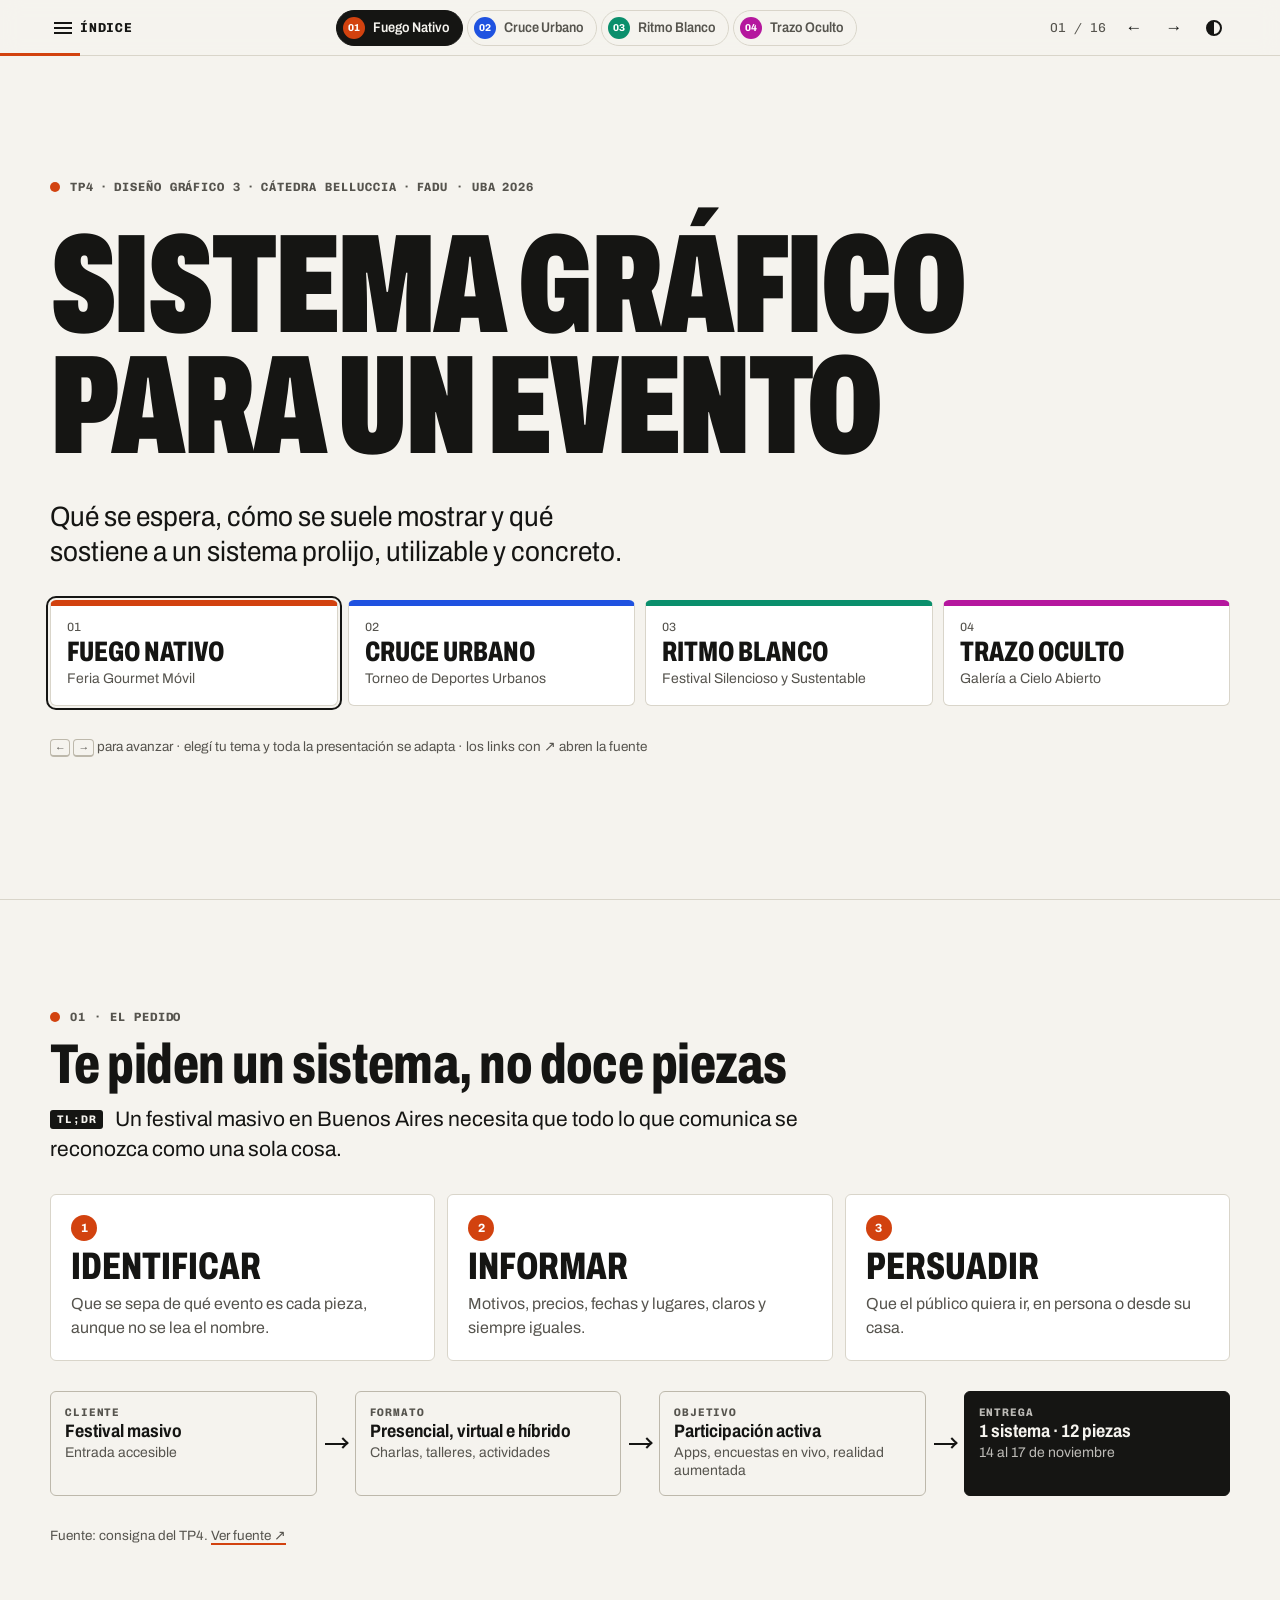
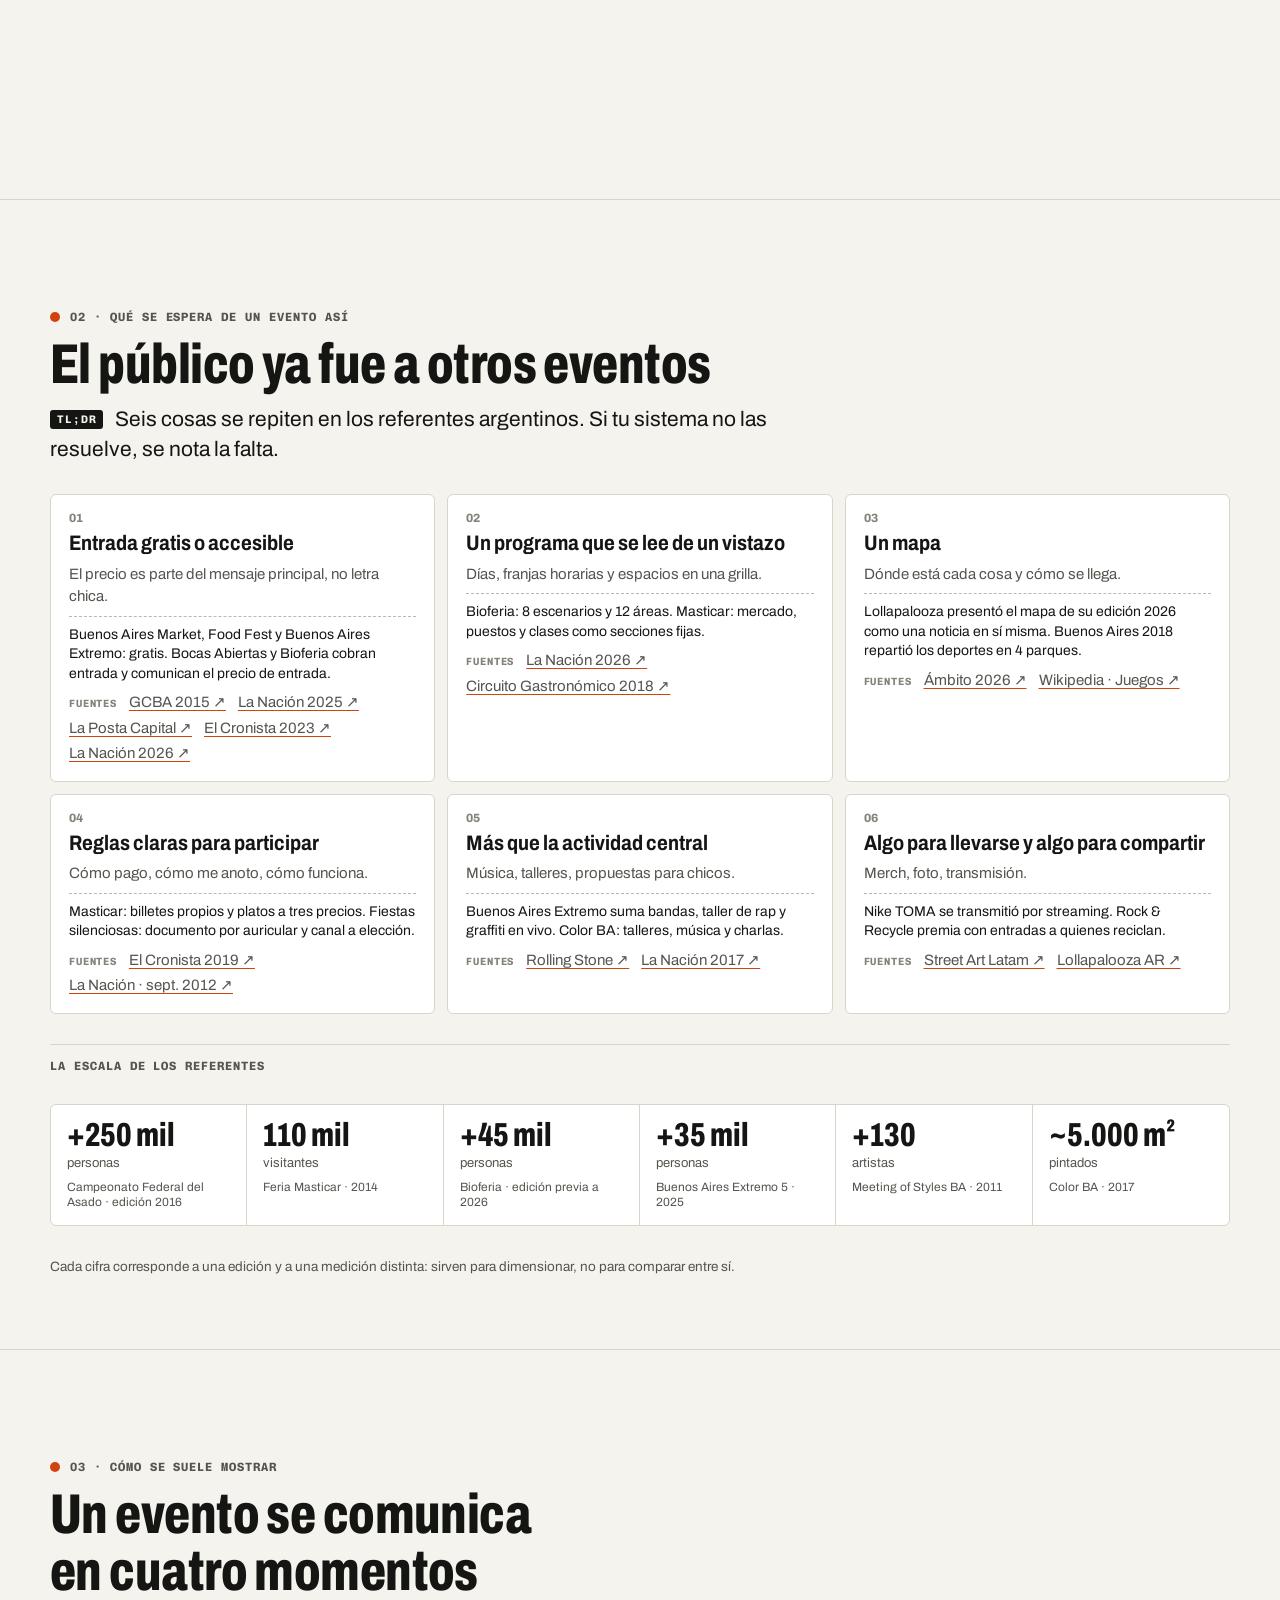
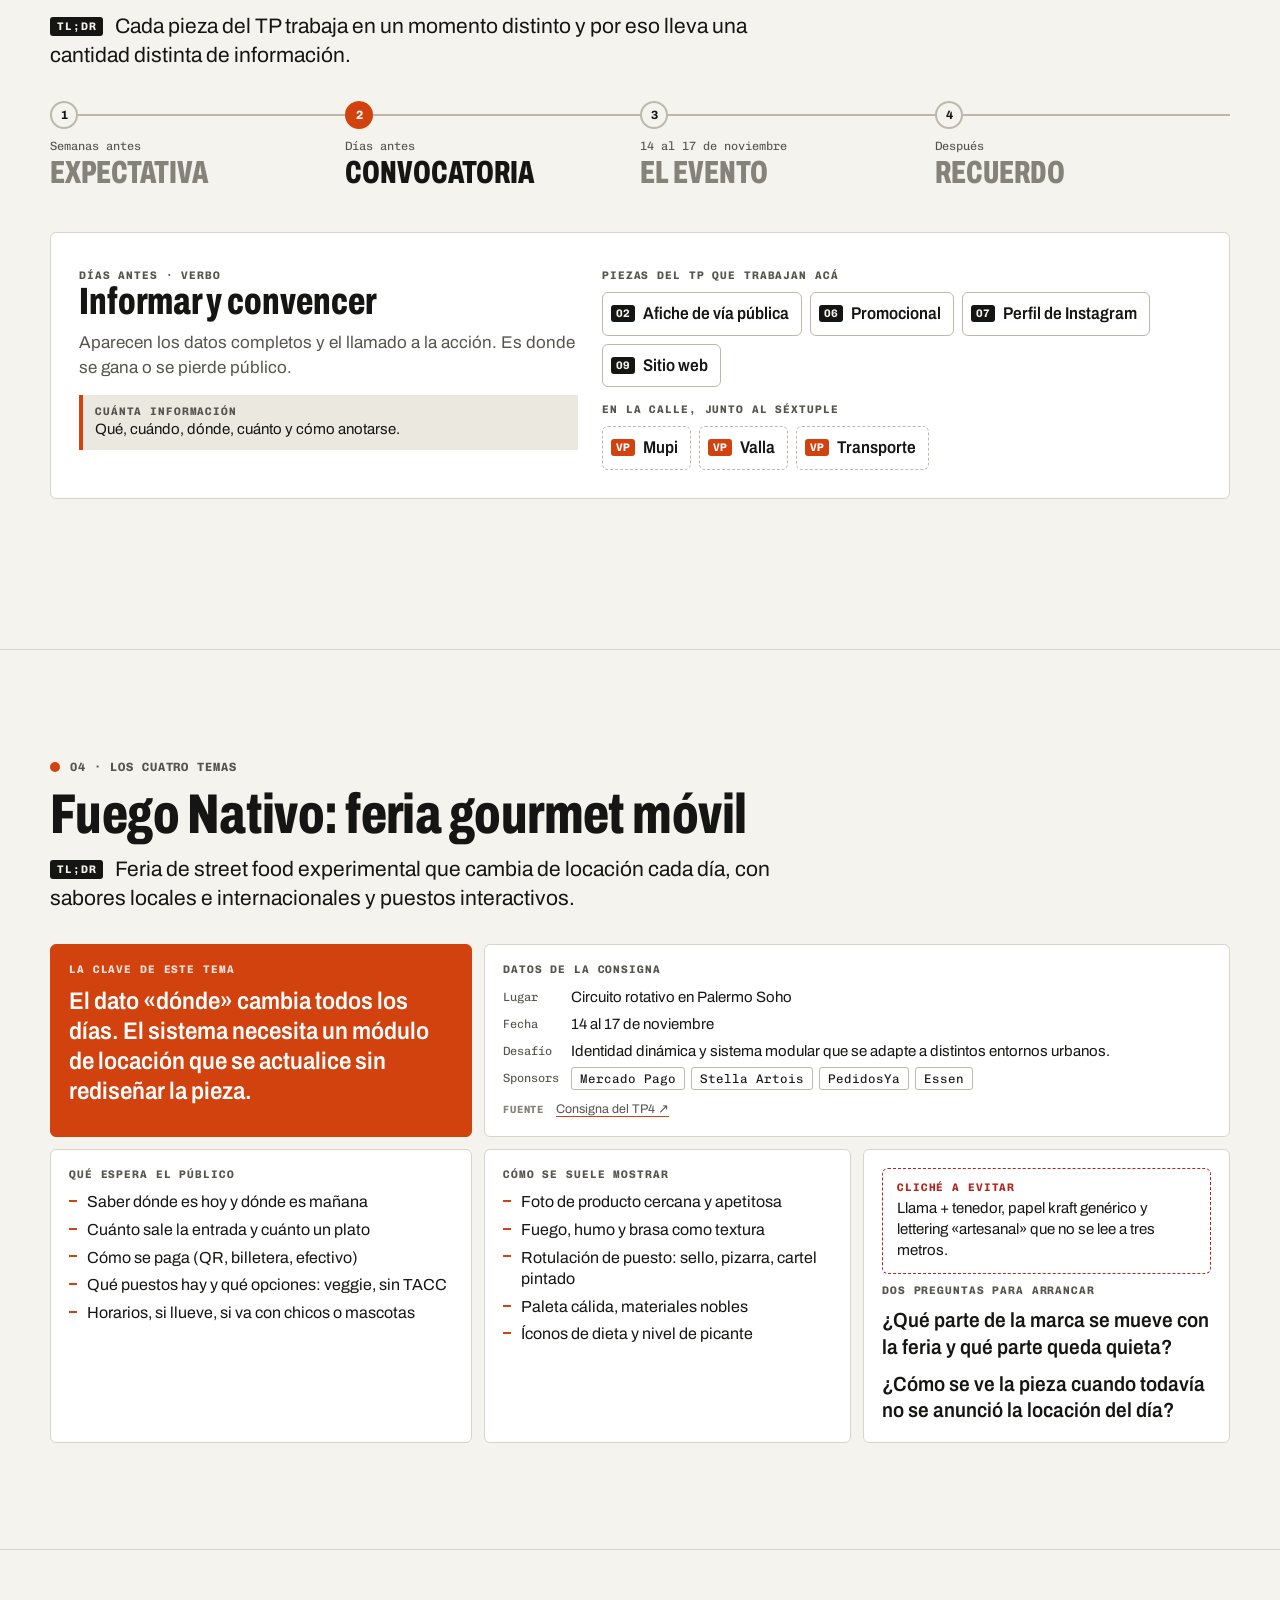
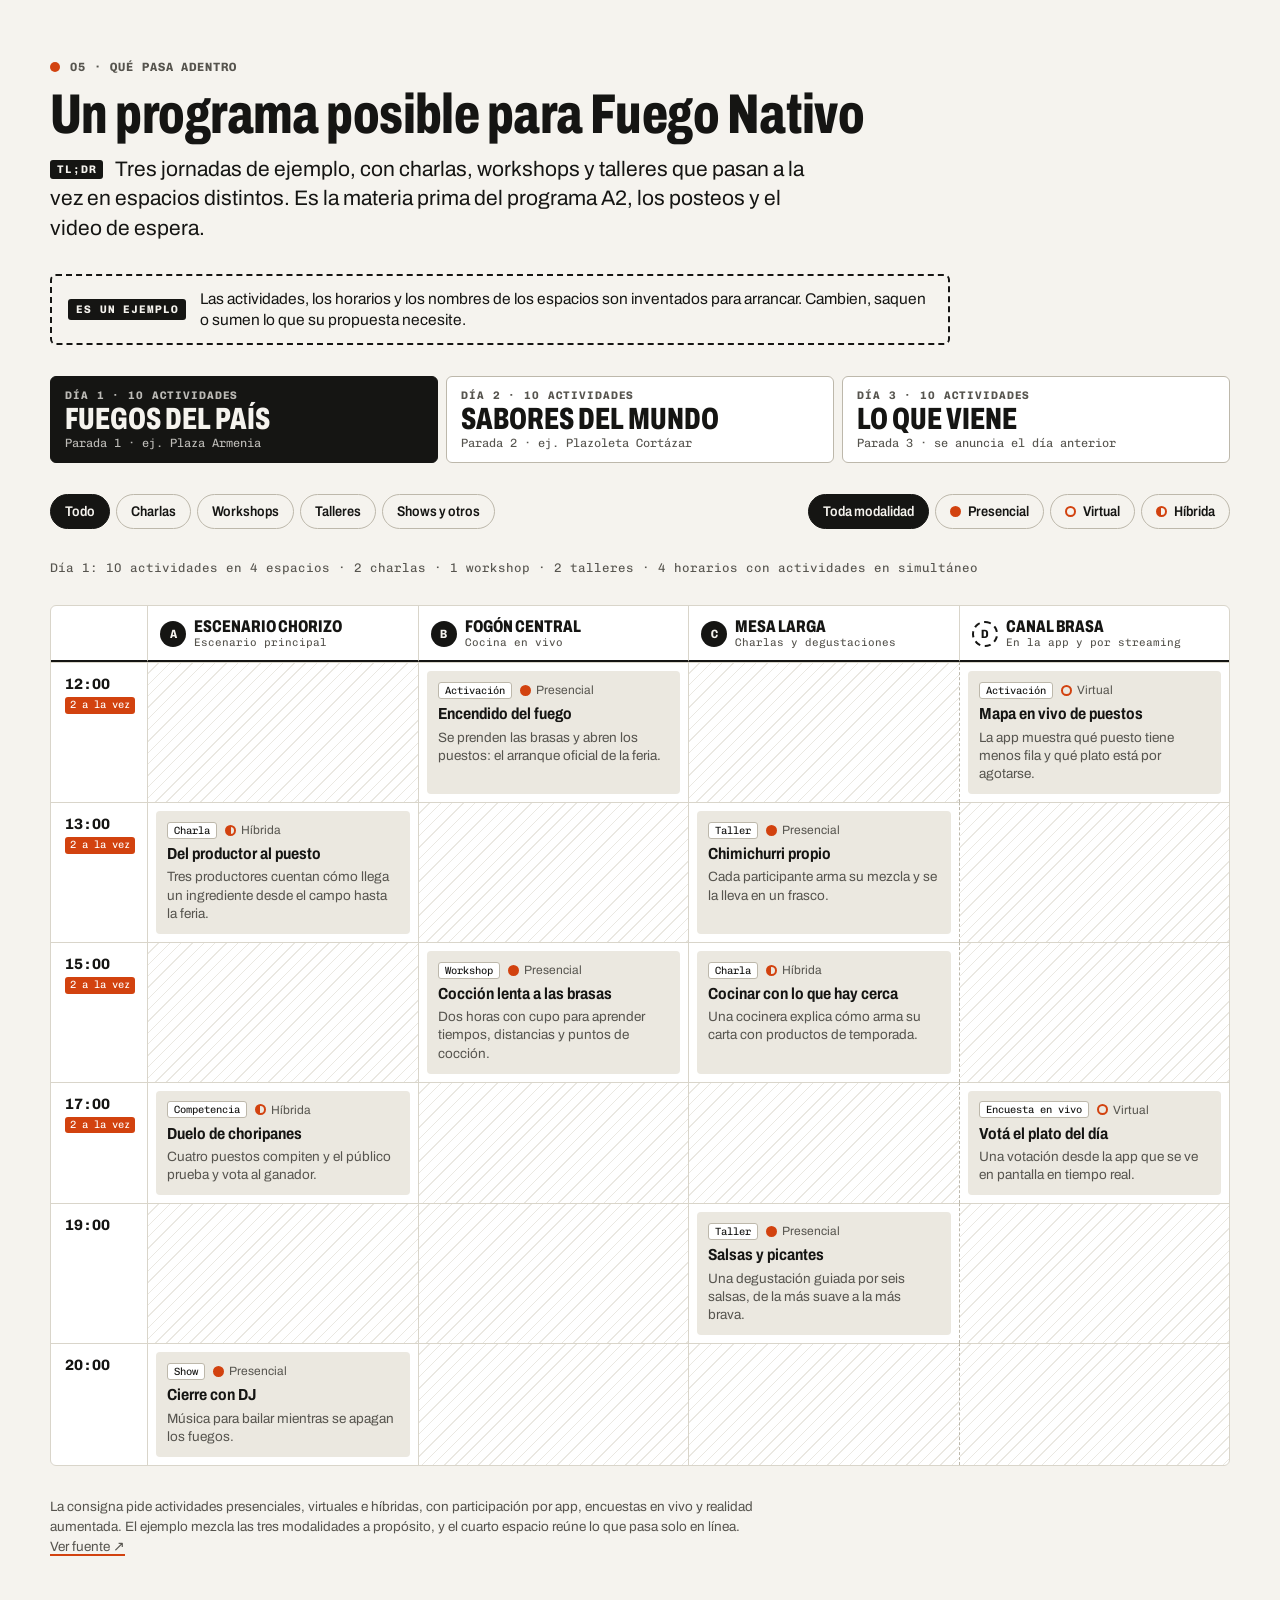
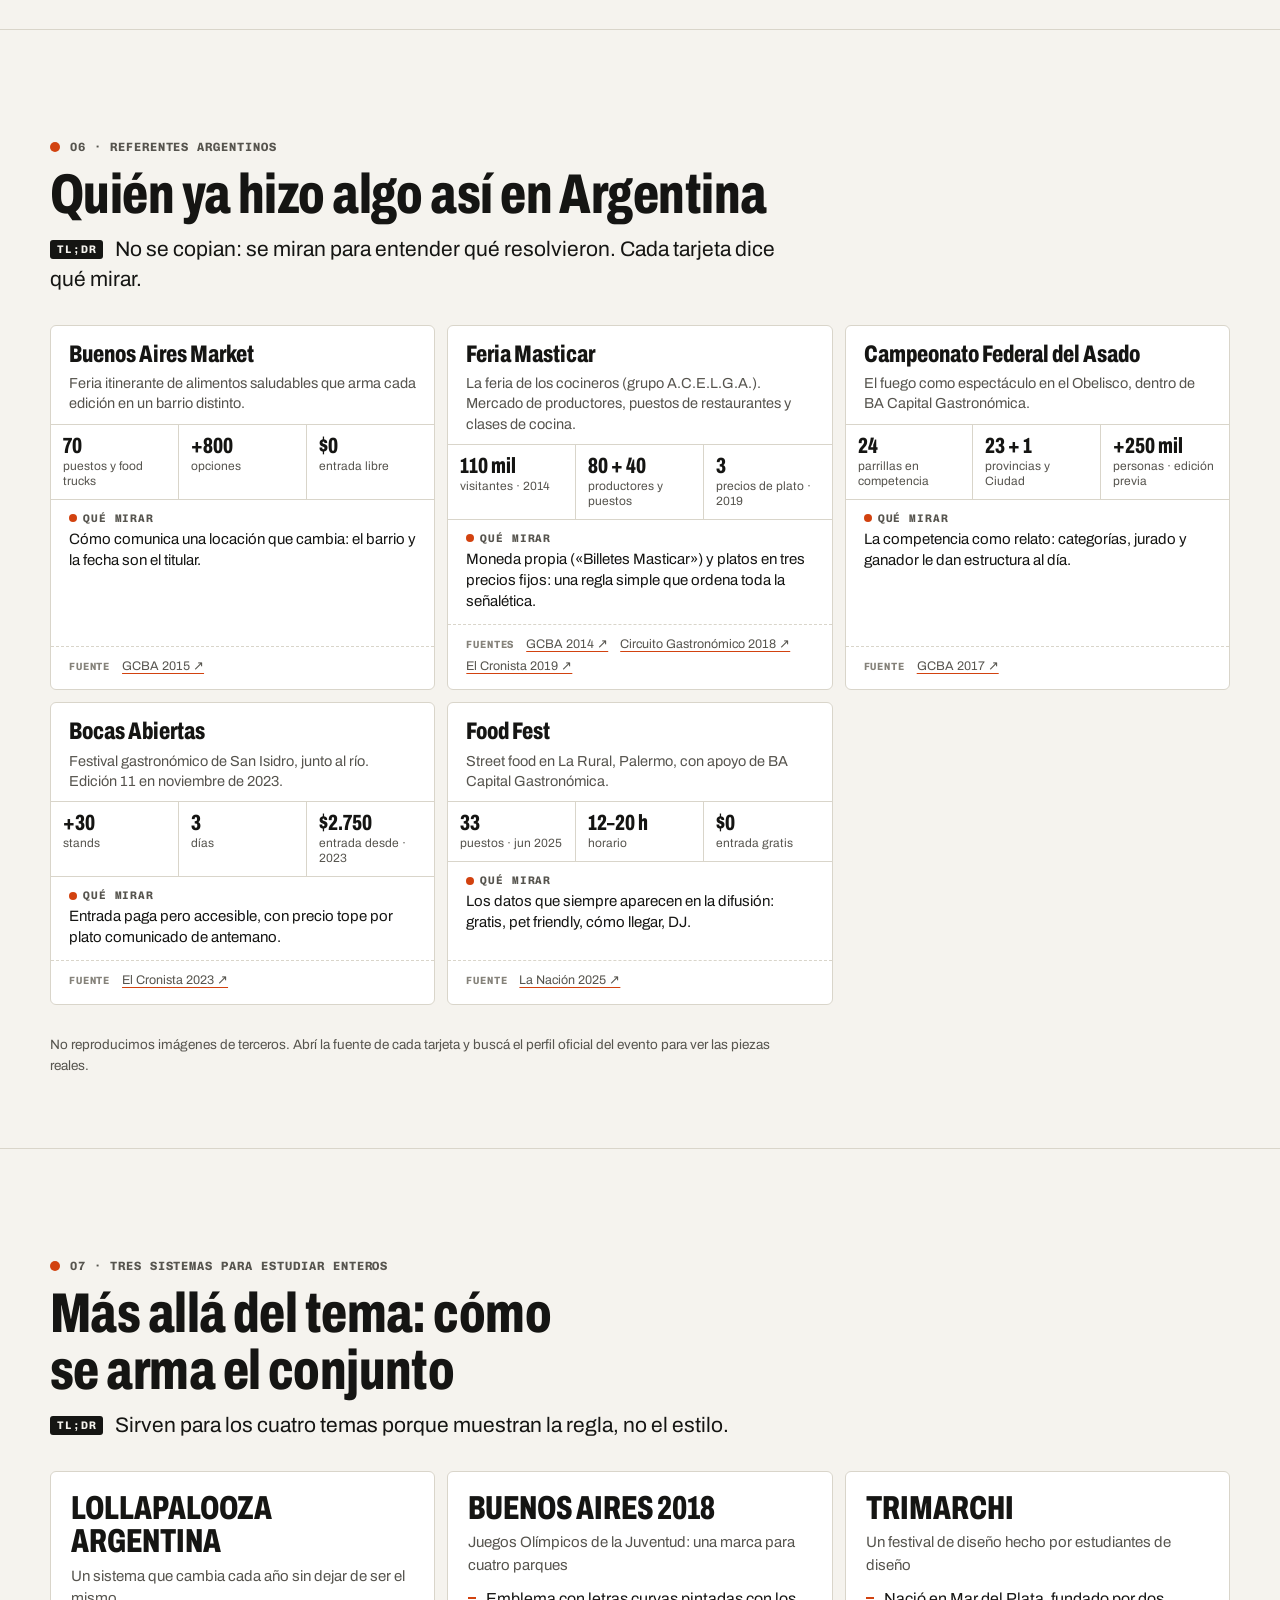
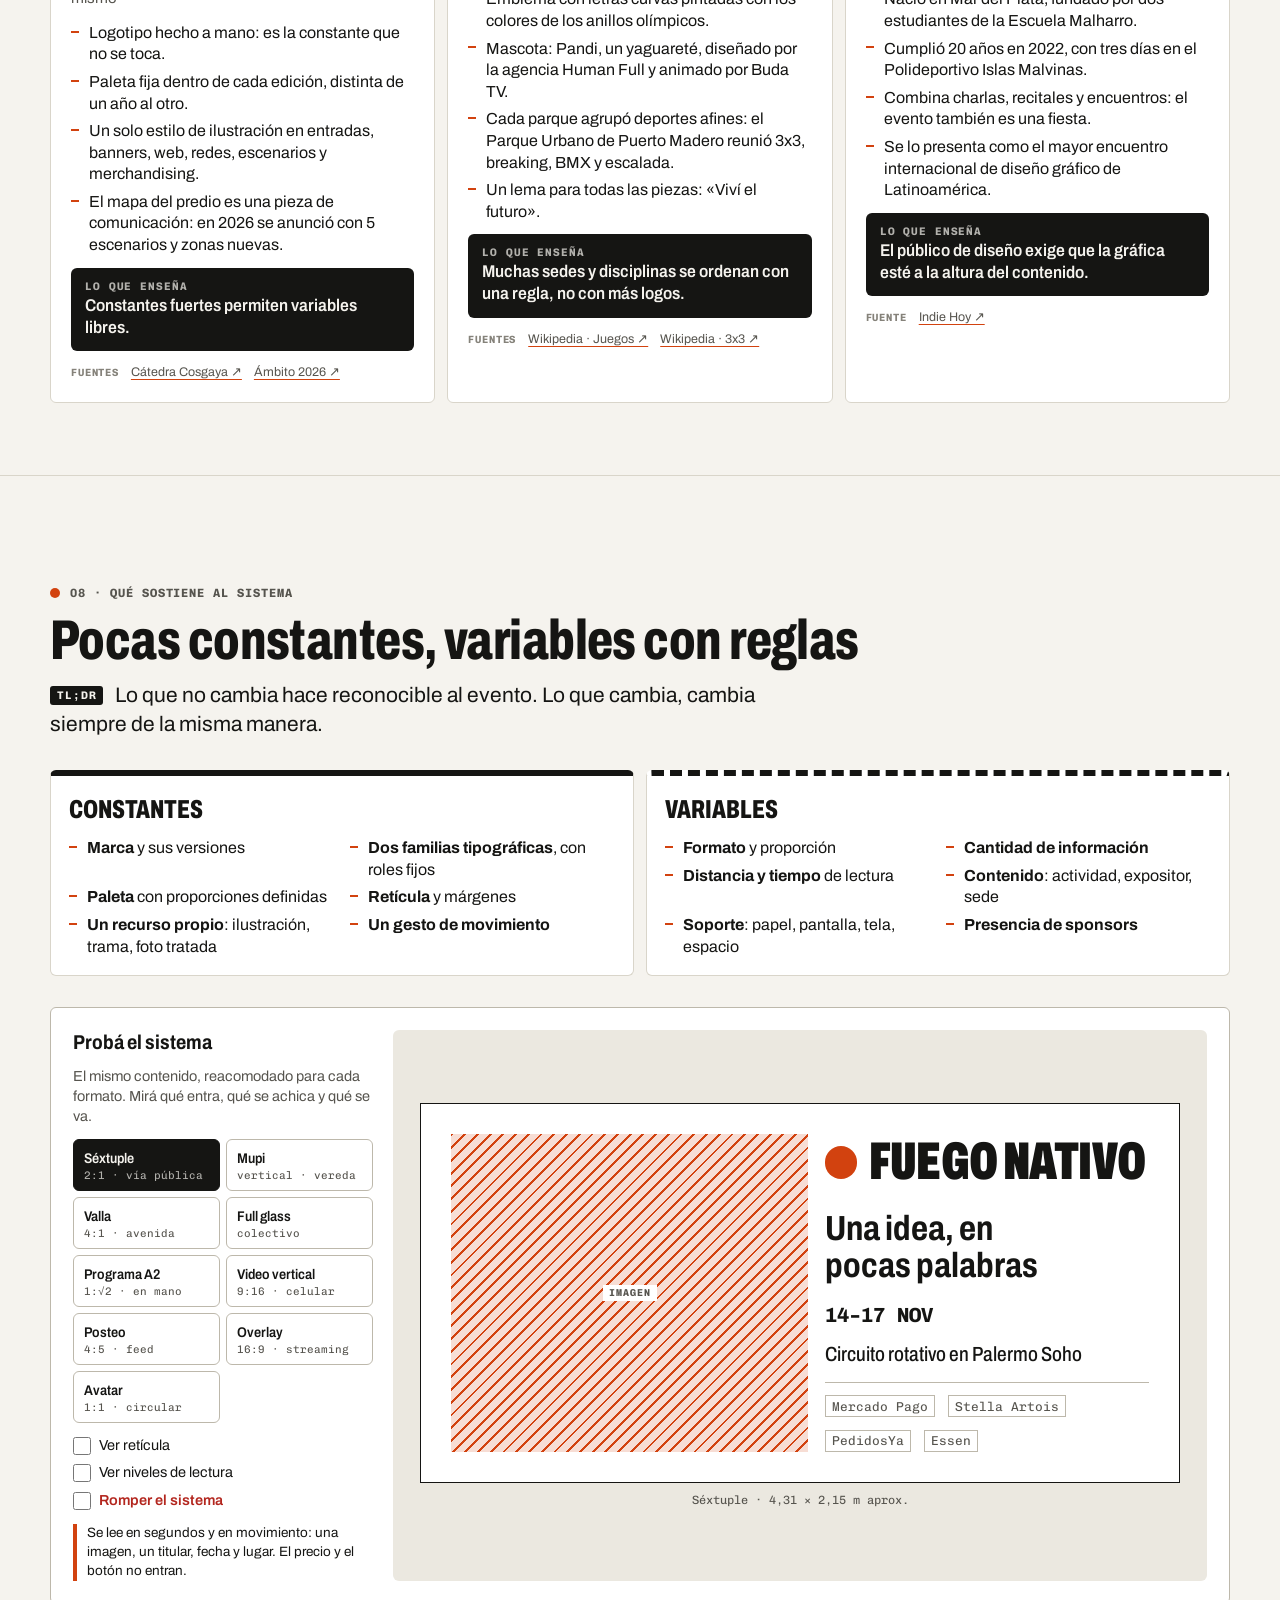
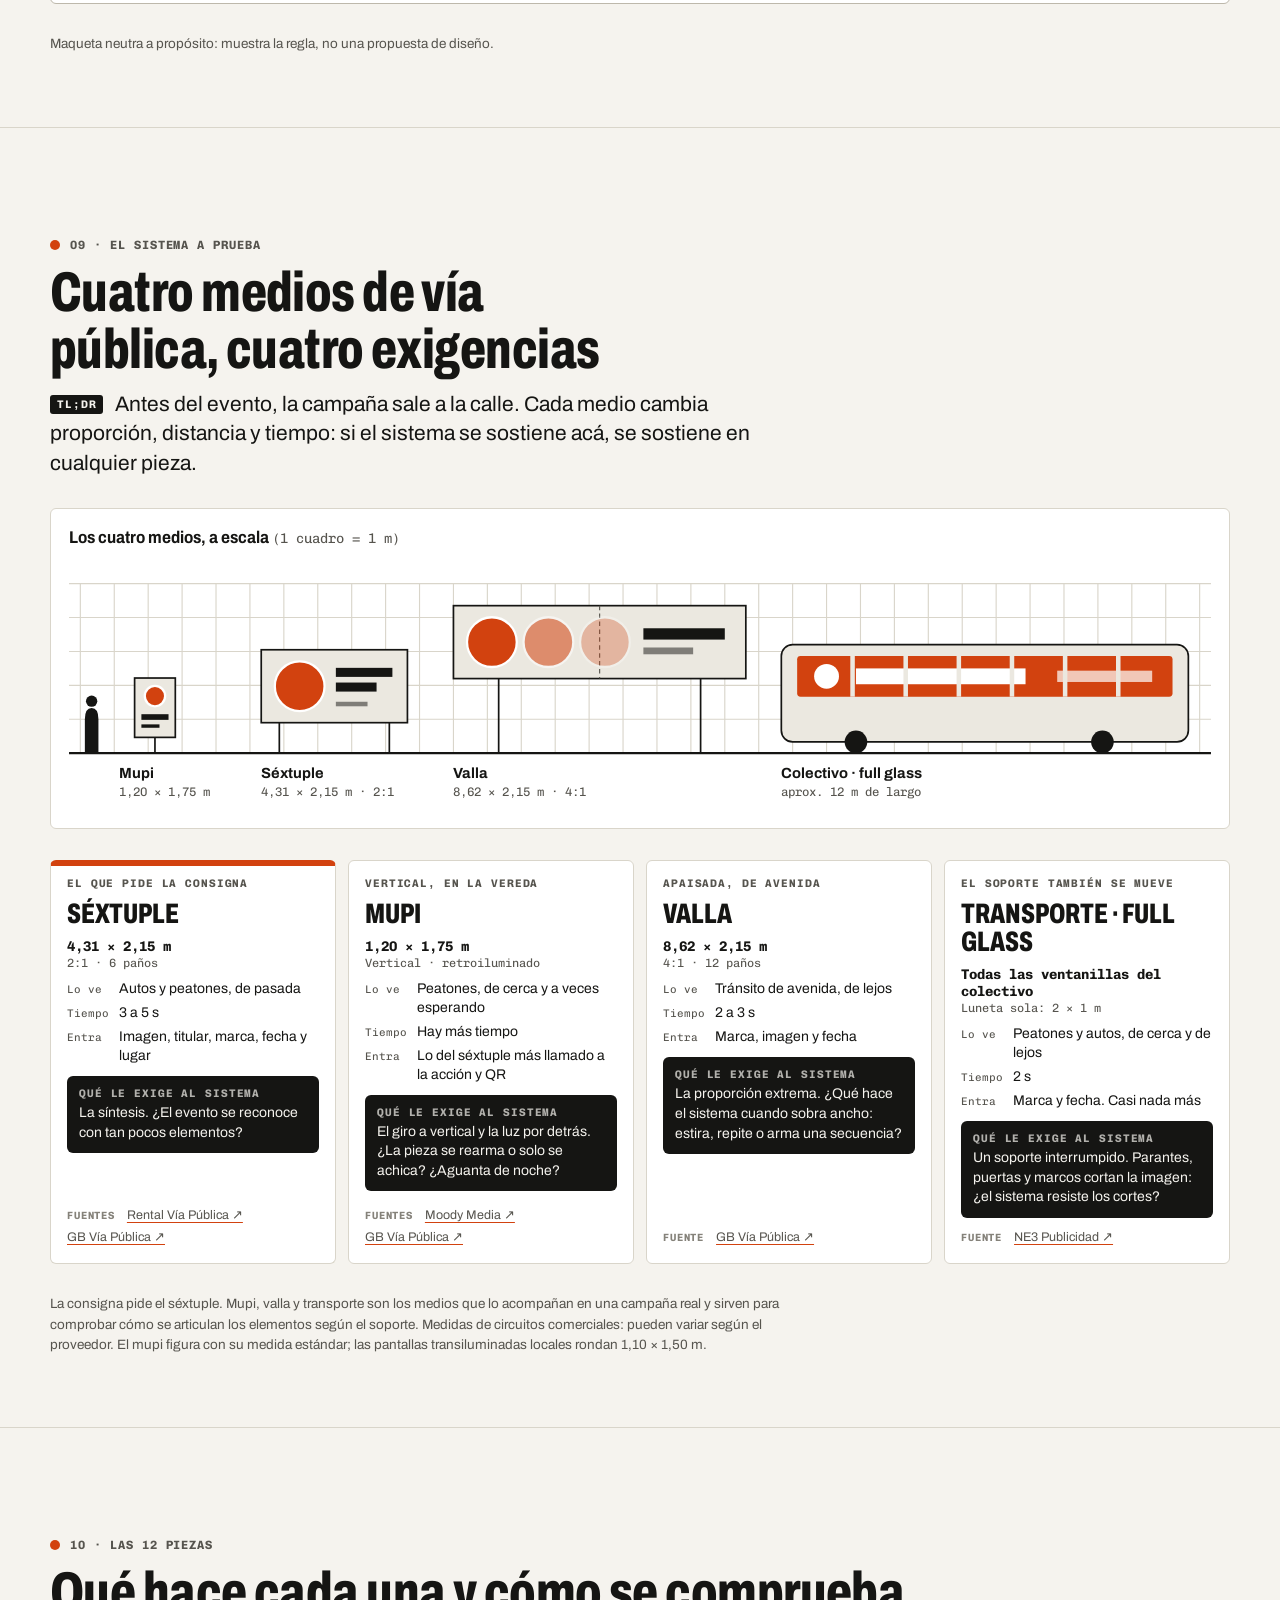
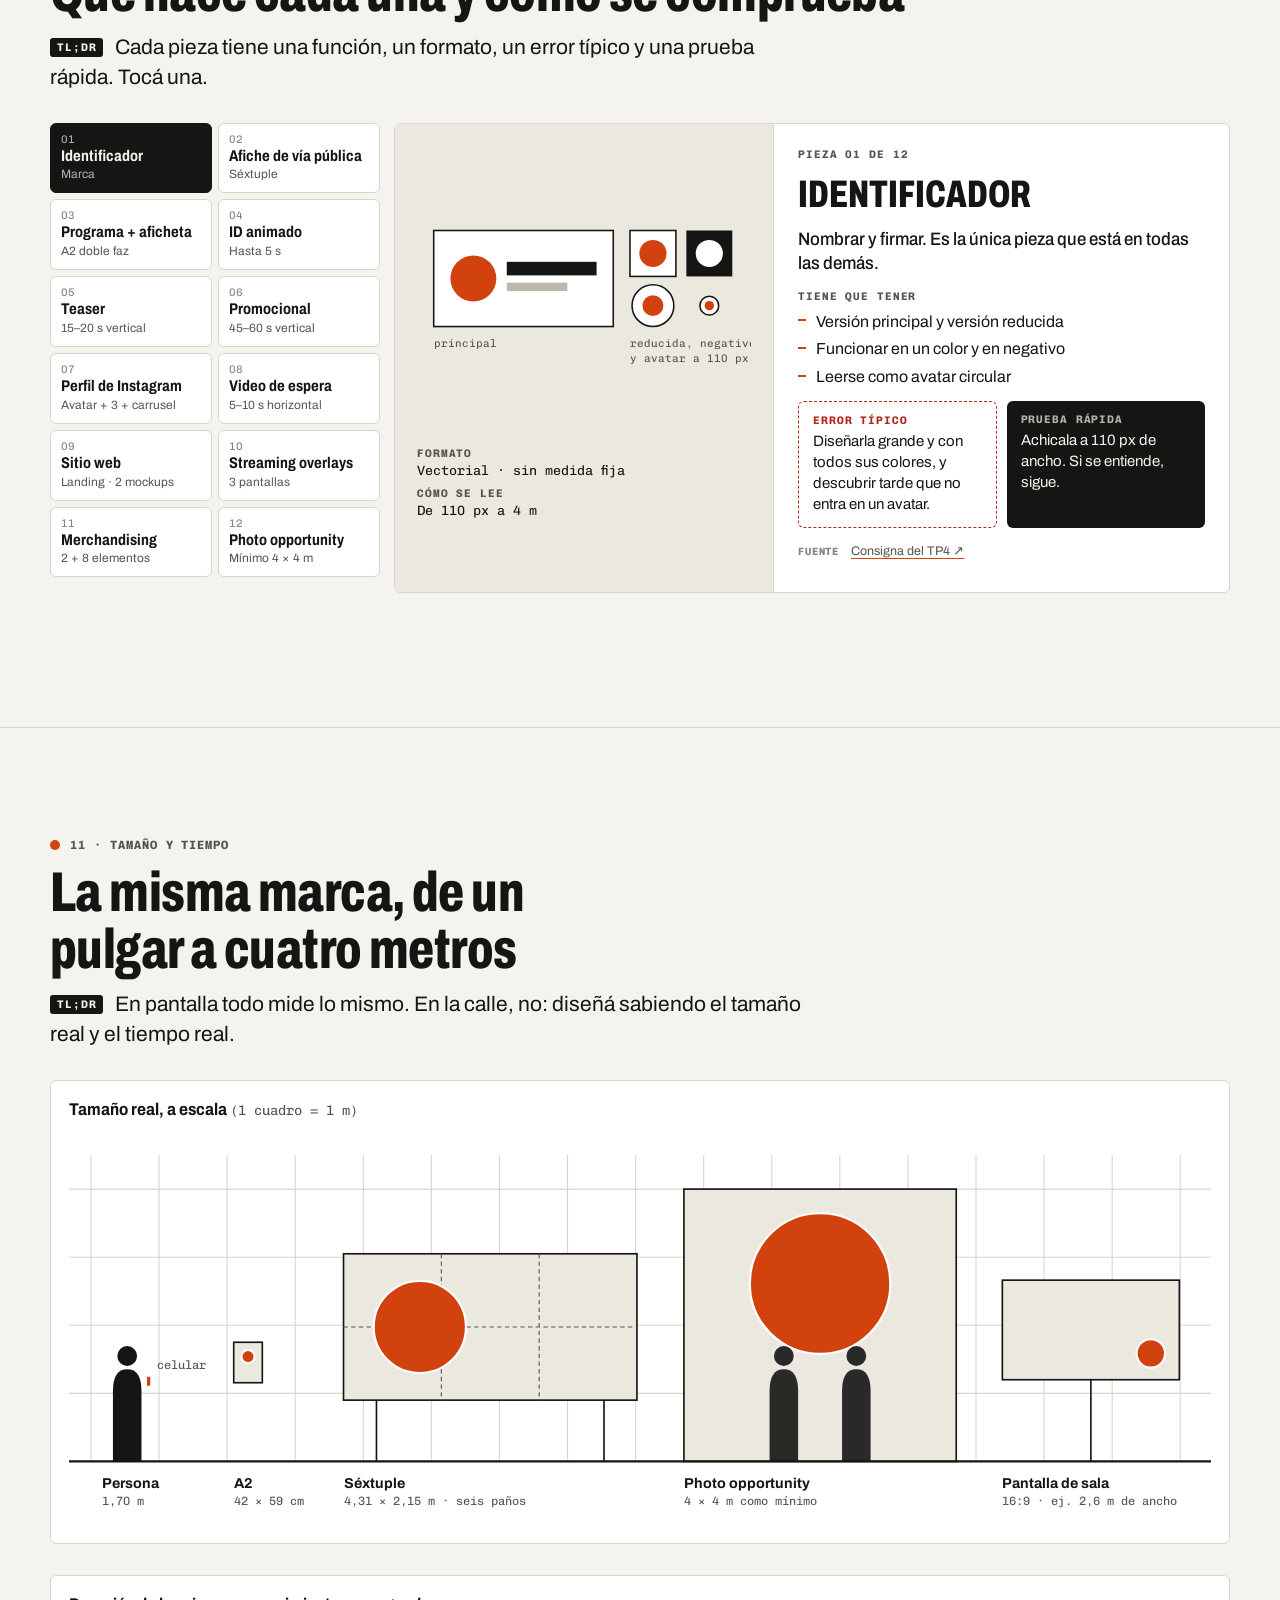
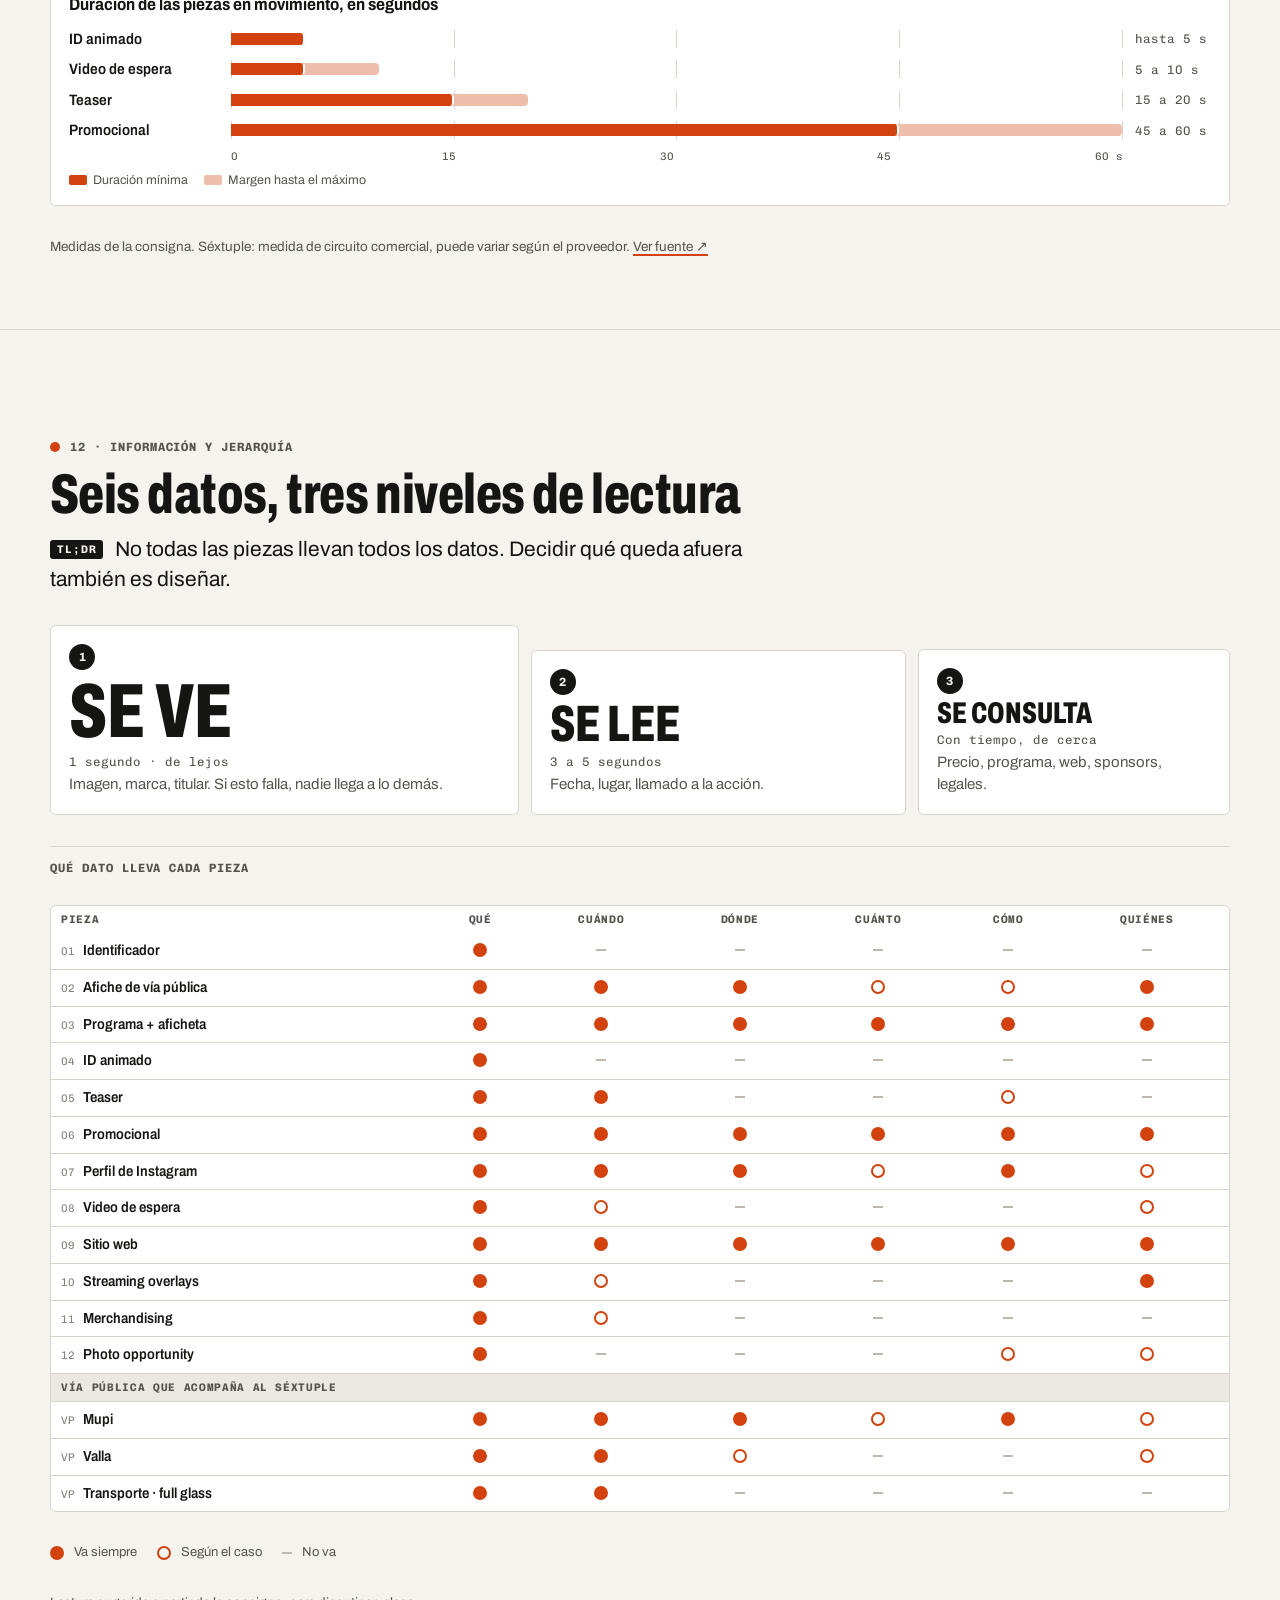
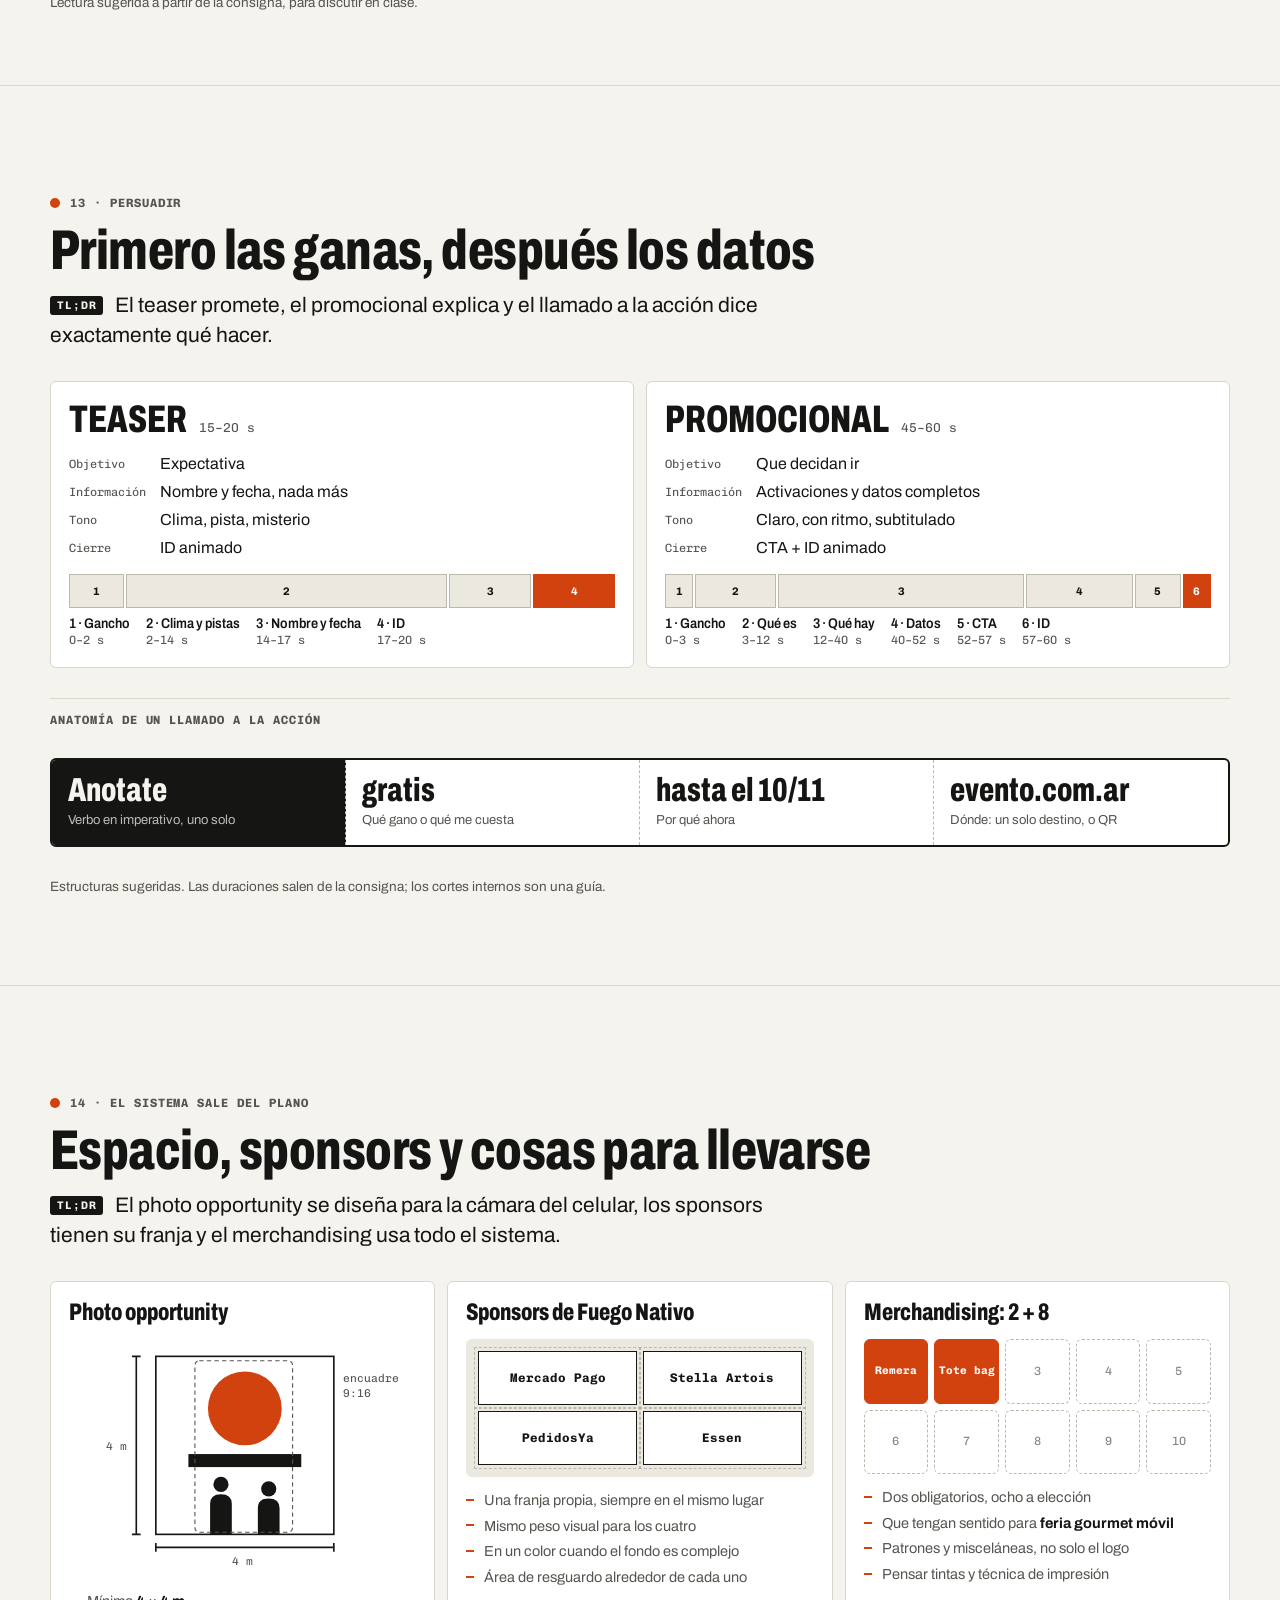
==== commit cd2dacb1: "Fix 2" ====
--- a/index.html
+++ b/index.html
@@ -123,18 +123,20 @@
     <header class="head">
       <p class="kicker">05 · Qué pasa adentro</p>
       <h2 id="progTitulo">Un programa posible</h2>
-      <p class="tldr"><b>TL;DR</b> Tres jornadas de ejemplo para imaginar el evento por dentro. De acá salen el programa A2, los posteos y el video de espera.</p>
+      <p class="tldr"><b>TL;DR</b> Tres jornadas de ejemplo, con charlas, workshops y talleres que pasan a la vez en espacios distintos. Es la materia prima del programa A2, los posteos y el video de espera.</p>
     </header>
     <div class="aviso">
       <b>Es un ejemplo</b>
-      <span>Las actividades, los horarios y las sedes son inventados para arrancar. Cambien, saquen o sumen lo que su propuesta necesite.</span>
-    </div>
+      <span>Las actividades, los horarios y los nombres de los espacios son inventados para arrancar. Cambien, saquen o sumen lo que su propuesta necesite.</span>
+    </div>
+    <div class="dias" id="progDias" role="tablist" aria-label="Día del evento"></div>
     <div class="prog__tools">
+      <div class="filtro" id="progTipo" role="radiogroup" aria-label="Filtrar por tipo de actividad"></div>
       <div class="filtro" id="progFiltro" role="radiogroup" aria-label="Filtrar por modalidad"></div>
-      <p class="prog__cuenta" id="progCuenta"></p>
-    </div>
-    <div class="prog" id="progGrid"></div>
-    <p class="nota">La consigna pide actividades presenciales, virtuales e híbridas, con participación por app, encuestas en vivo y realidad aumentada. El ejemplo mezcla las tres modalidades a propósito. <a data-f="tp"></a></p>
+    </div>
+    <p class="prog__cuenta" id="progCuenta" aria-live="polite"></p>
+    <div class="grilla" id="progGrid" role="tabpanel"></div>
+    <p class="nota">La consigna pide actividades presenciales, virtuales e híbridas, con participación por app, encuestas en vivo y realidad aumentada. El ejemplo mezcla las tres modalidades a propósito, y el cuarto espacio reúne lo que pasa solo en línea. <a data-f="tp"></a></p>
   </div>
 </section>
 
--- a/assets/css/styles.css
+++ b/assets/css/styles.css
@@ -137,6 +137,7 @@
 .tldr b { font: 700 11px var(--mono); letter-spacing: .08em; background: var(--ink); color: var(--bg); padding: 3px 7px; border-radius: 3px; margin-right: 8px; vertical-align: 3px; }
 .sub { font: 700 12px var(--mono); letter-spacing: .08em; text-transform: uppercase; color: var(--ink2); padding-top: 14px; border-top: 1px solid var(--line); }
 .nota { font-size: 13.5px; color: var(--ink2); max-width: 760px; }
+.nota a { white-space: nowrap; }
 
 /* Portada */
 .slide--portada .wrap { justify-content: center; gap: clamp(18px, 3.5vh, 36px); }
@@ -528,28 +529,57 @@
 .filtro button { display: flex; align-items: center; gap: 7px; border: 1px solid var(--line2); border-radius: 99px; padding: 6px 14px; font-size: 14px; font-weight: 600; font-stretch: 88%; }
 .filtro button[aria-checked="true"] { background: var(--ink); color: var(--bg); border-color: var(--ink); }
 .prog__cuenta { font: 400 12.5px var(--mono); color: var(--ink2); }
-.prog { display: grid; grid-template-columns: repeat(3, 1fr); gap: 12px; }
-.dia { background: var(--surface); border: 1px solid var(--line); border-radius: var(--r); display: grid; grid-template-rows: auto 1fr; }
-.dia__head { padding: 16px 18px 14px; border-bottom: 1px solid var(--line); display: grid; gap: 2px; }
-.dia__n { font: 700 11px var(--mono); letter-spacing: .08em; text-transform: uppercase; background: var(--accent); color: var(--on-accent); padding: 3px 8px; border-radius: 3px; justify-self: start; margin-bottom: 6px; }
-.dia__head h3 { font-size: clamp(24px, 2.6vw, 34px); font-weight: 800; font-stretch: 68%; text-transform: uppercase; line-height: 1; }
-.dia__head p { font: 400 12.5px var(--mono); color: var(--ink2); }
-.dia__acts { margin: 0; padding: 0; list-style: none; }
-.dia__acts li { display: grid; grid-template-columns: 52px 1fr; gap: 10px; padding: 11px 18px; border-bottom: 1px solid var(--line); transition: opacity .15s; }
-.dia__acts li:last-child { border-bottom: 0; }
-.dia__acts li.off { opacity: .22; }
-.dia__acts time { font: 700 13px/1.5 var(--mono); }
-.dia__acts b { display: block; font-size: 15.5px; font-weight: 600; font-stretch: 92%; line-height: 1.3; }
-.act__meta { display: flex; flex-wrap: wrap; gap: 4px 10px; align-items: center; margin-top: 5px; }
-.act__meta .tag { font-size: 11px; padding: 1px 6px; color: var(--ink2); }
-.act__mod { display: inline-flex; align-items: center; gap: 5px; font-size: 12.5px; color: var(--ink2); }
+/* Pestañas de día */
+.dias { display: grid; grid-template-columns: repeat(3, 1fr); gap: 8px; }
+.dias button { text-align: left; border: 1px solid var(--line2); border-radius: var(--r); padding: 12px 14px; display: grid; gap: 2px; background: var(--surface); }
+.dias small { font: 700 11px var(--mono); letter-spacing: .08em; text-transform: uppercase; color: var(--ink2); }
+.dias b { font-size: clamp(20px, 2.4vw, 32px); font-weight: 800; font-stretch: 68%; text-transform: uppercase; line-height: 1; }
+.dias span { font: 400 12px var(--mono); color: var(--ink2); }
+.dias button[aria-selected="true"] { background: var(--ink); color: var(--bg); border-color: var(--ink); }
+.dias button[aria-selected="true"] :is(small, span) { color: inherit; opacity: .75; }
+/* Grilla: columnas = espacios, filas = horarios */
+.grilla { display: grid; grid-template-columns: 96px repeat(4, minmax(0, 1fr)); background: var(--surface); border: 1px solid var(--line); border-radius: var(--r); overflow: hidden; }
+.g-esq, .g-head { border-bottom: 2px solid var(--ink); }
+.g-head { padding: 12px 12px 10px; display: grid; grid-template-columns: auto 1fr; gap: 0 8px; align-items: center; border-left: 1px solid var(--line); }
+.g-head i { grid-row: span 2; width: 26px; height: 26px; border-radius: 50%; background: var(--ink); color: var(--bg); font: 700 12px var(--mono); font-style: normal; display: grid; place-items: center; }
+.g-head b { font-size: 17px; font-weight: 800; font-stretch: 72%; text-transform: uppercase; line-height: 1.05; }
+.g-head span { font: 400 11px/1.3 var(--mono); color: var(--ink2); }
+.g-head--online i { background: none; color: var(--ink); border: 2px dashed var(--ink); }
+.g-hora { padding: 12px 8px 12px 14px; border-top: 1px solid var(--line); display: grid; gap: 4px; align-content: start; }
+.g-hora time { font: 700 15px var(--mono); }
+.g-hora span { white-space: nowrap; font: 400 10.5px/1.2 var(--mono); color: var(--on-accent); background: var(--accent); border-radius: 3px; padding: 2px 5px; justify-self: start; }
+.g-celda { border-top: 1px solid var(--line); border-left: 1px solid var(--line); padding: 8px; }
+.g-celda--online { border-left-style: dashed; border-left-color: var(--line2); }
+.g-vacio { background: repeating-linear-gradient(135deg, transparent 0 7px, color-mix(in srgb, var(--line) 55%, transparent) 7px 8px); }
+.act { background: var(--surface2); border-radius: 4px; padding: 10px 11px 11px; display: grid; gap: 5px; align-content: start; height: 100%; transition: opacity .15s; }
+.act.off { opacity: .2; }
+.act__esp { display: none; font: 700 10.5px var(--mono); letter-spacing: .08em; text-transform: uppercase; color: var(--ink2); }
+.act > b { font-size: 16px; font-weight: 700; font-stretch: 85%; line-height: 1.2; }
+.act > p:last-child { font-size: 13.5px; line-height: 1.35; color: var(--ink2); }
+.act__meta { display: flex; flex-wrap: wrap; gap: 4px 8px; align-items: center; }
+.act__meta .tag { font-size: 10.5px; padding: 1px 6px; background: var(--surface); border-color: var(--line2); color: var(--ink); }
+.act__mod { display: inline-flex; align-items: center; gap: 5px; font-size: 12px; color: var(--ink2); }
+@media (max-width: 900px) {
+  .dias span { display: none; }
+  .dias button { padding: 10px; }
+  .grilla { display: block; border: 0; background: none; overflow: visible; }
+  .g-esq, .g-vacio { display: none; }
+  .g-head { display: inline-grid; border: 1px solid var(--line2); border-radius: var(--r); padding: 6px 10px 6px 6px; margin: 0 6px 6px 0; background: var(--surface); }
+  .g-head span { display: none; }
+  .g-head i { grid-row: auto; width: 22px; height: 22px; font-size: 11px; }
+  .g-head b { font-size: 14px; }
+  .g-hora { display: flex; align-items: center; gap: 10px; border-top: 2px solid var(--ink); padding: 10px 0 6px; margin-top: 14px; }
+  .g-celda { border: 0; padding: 0 0 6px; }
+  .act { background: var(--surface); border: 1px solid var(--line); height: auto; }
+  .act__esp { display: block; }
+  .aviso { flex-direction: column; align-items: flex-start; gap: 8px; }
+}
 .mod { display: inline-block; width: 11px; height: 11px; border-radius: 50%; border: 2px solid var(--accent); flex: none; }
 .mod--P { background: var(--accent); }
 .mod--H { background: linear-gradient(90deg, var(--accent) 50%, transparent 50%); }
 .filtro button[aria-checked="true"] .mod { border-color: var(--bg); }
 .filtro button[aria-checked="true"] .mod--P { background: var(--bg); }
 .filtro button[aria-checked="true"] .mod--H { background: linear-gradient(90deg, var(--bg) 50%, transparent 50%); }
-@media (max-width: 900px) { .prog { grid-template-columns: 1fr; } .aviso { flex-direction: column; align-items: flex-start; gap: 8px; } }
 
 /* Vía pública */
 .calle { display: grid; grid-template-columns: repeat(4, 1fr); gap: 12px; }
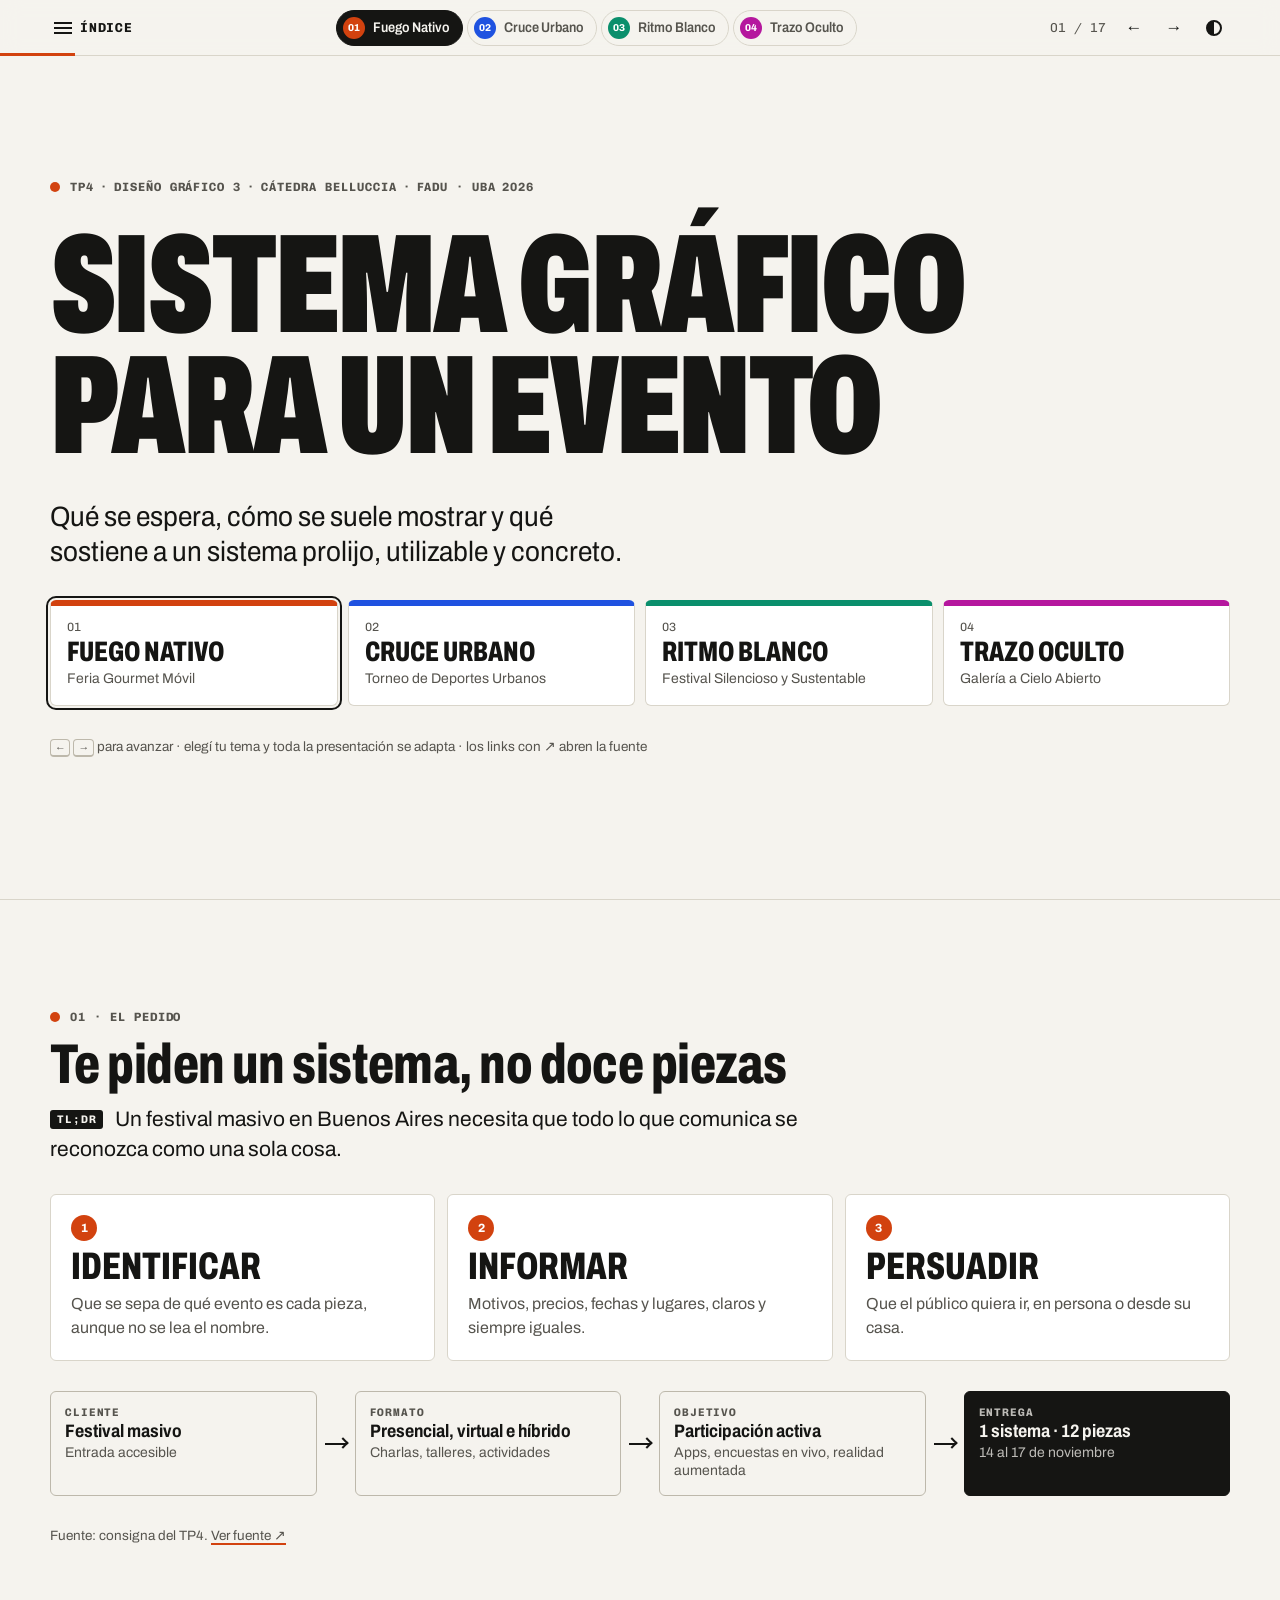
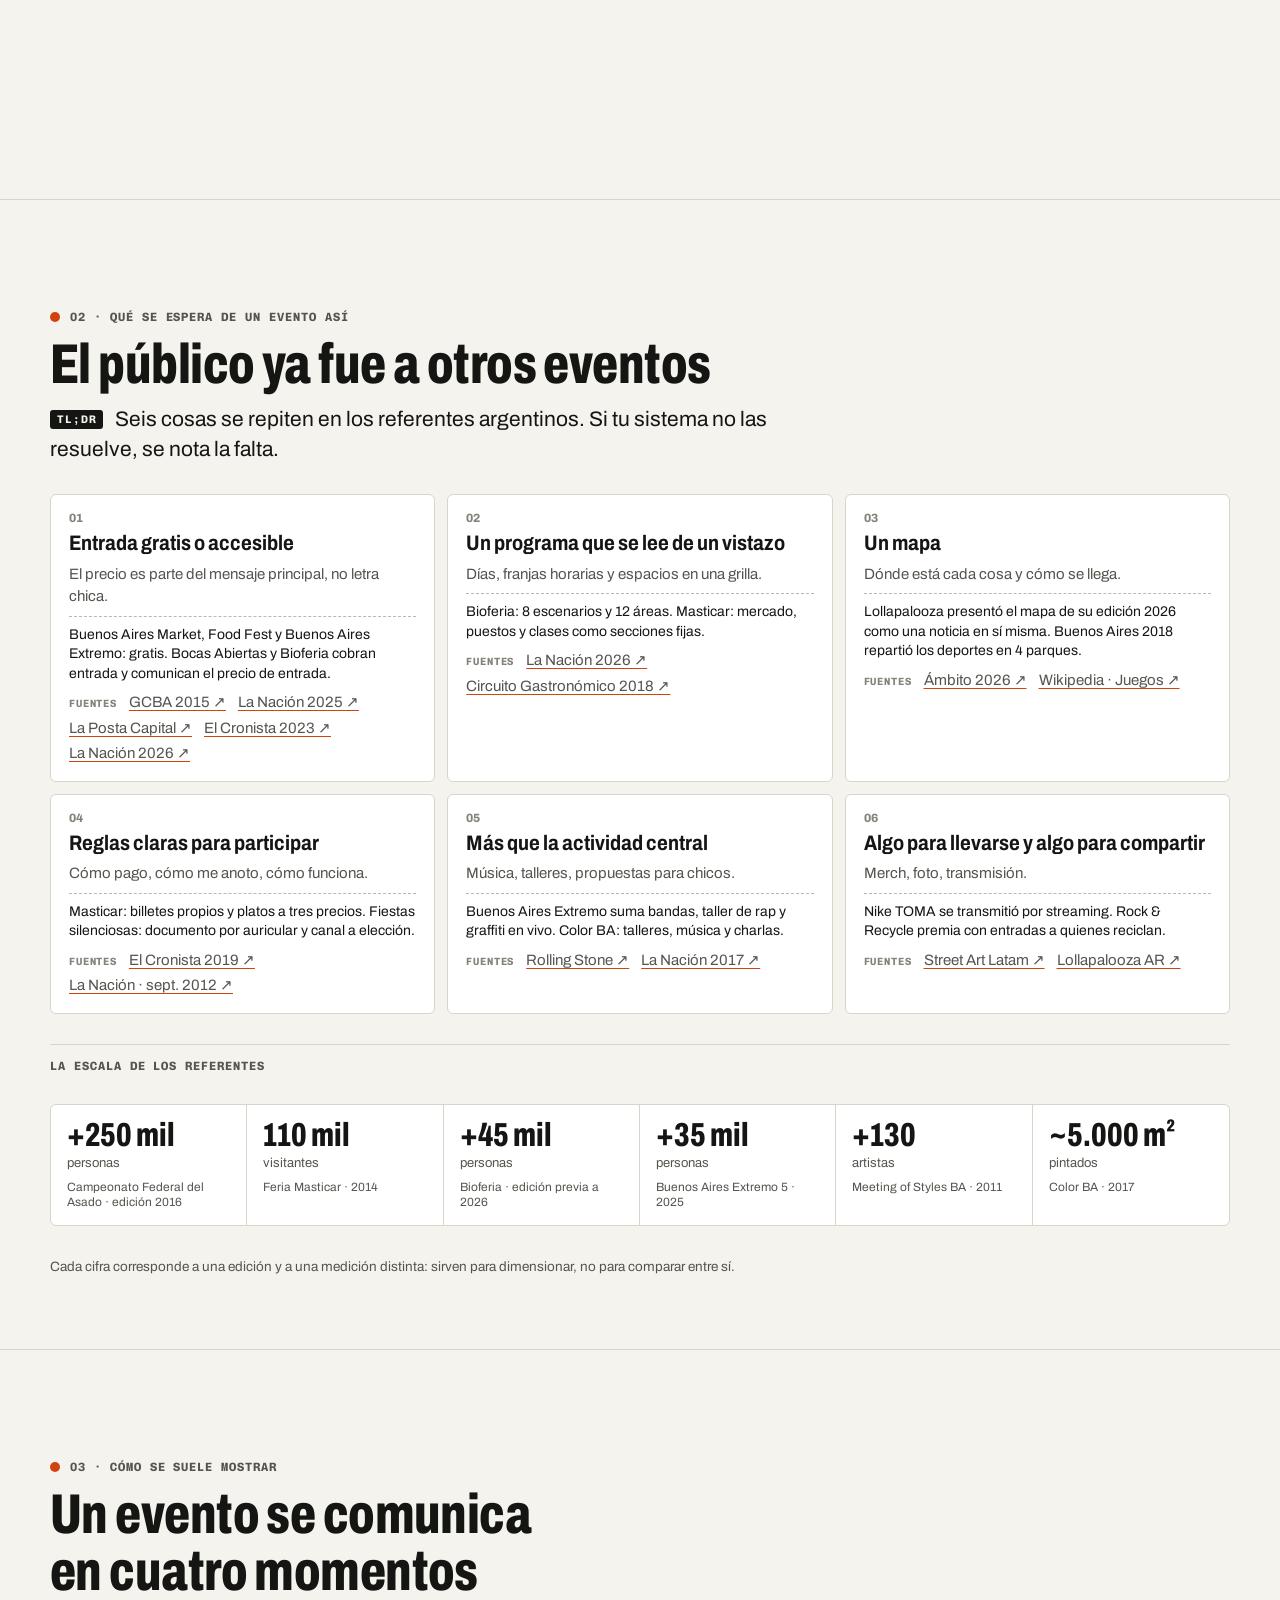
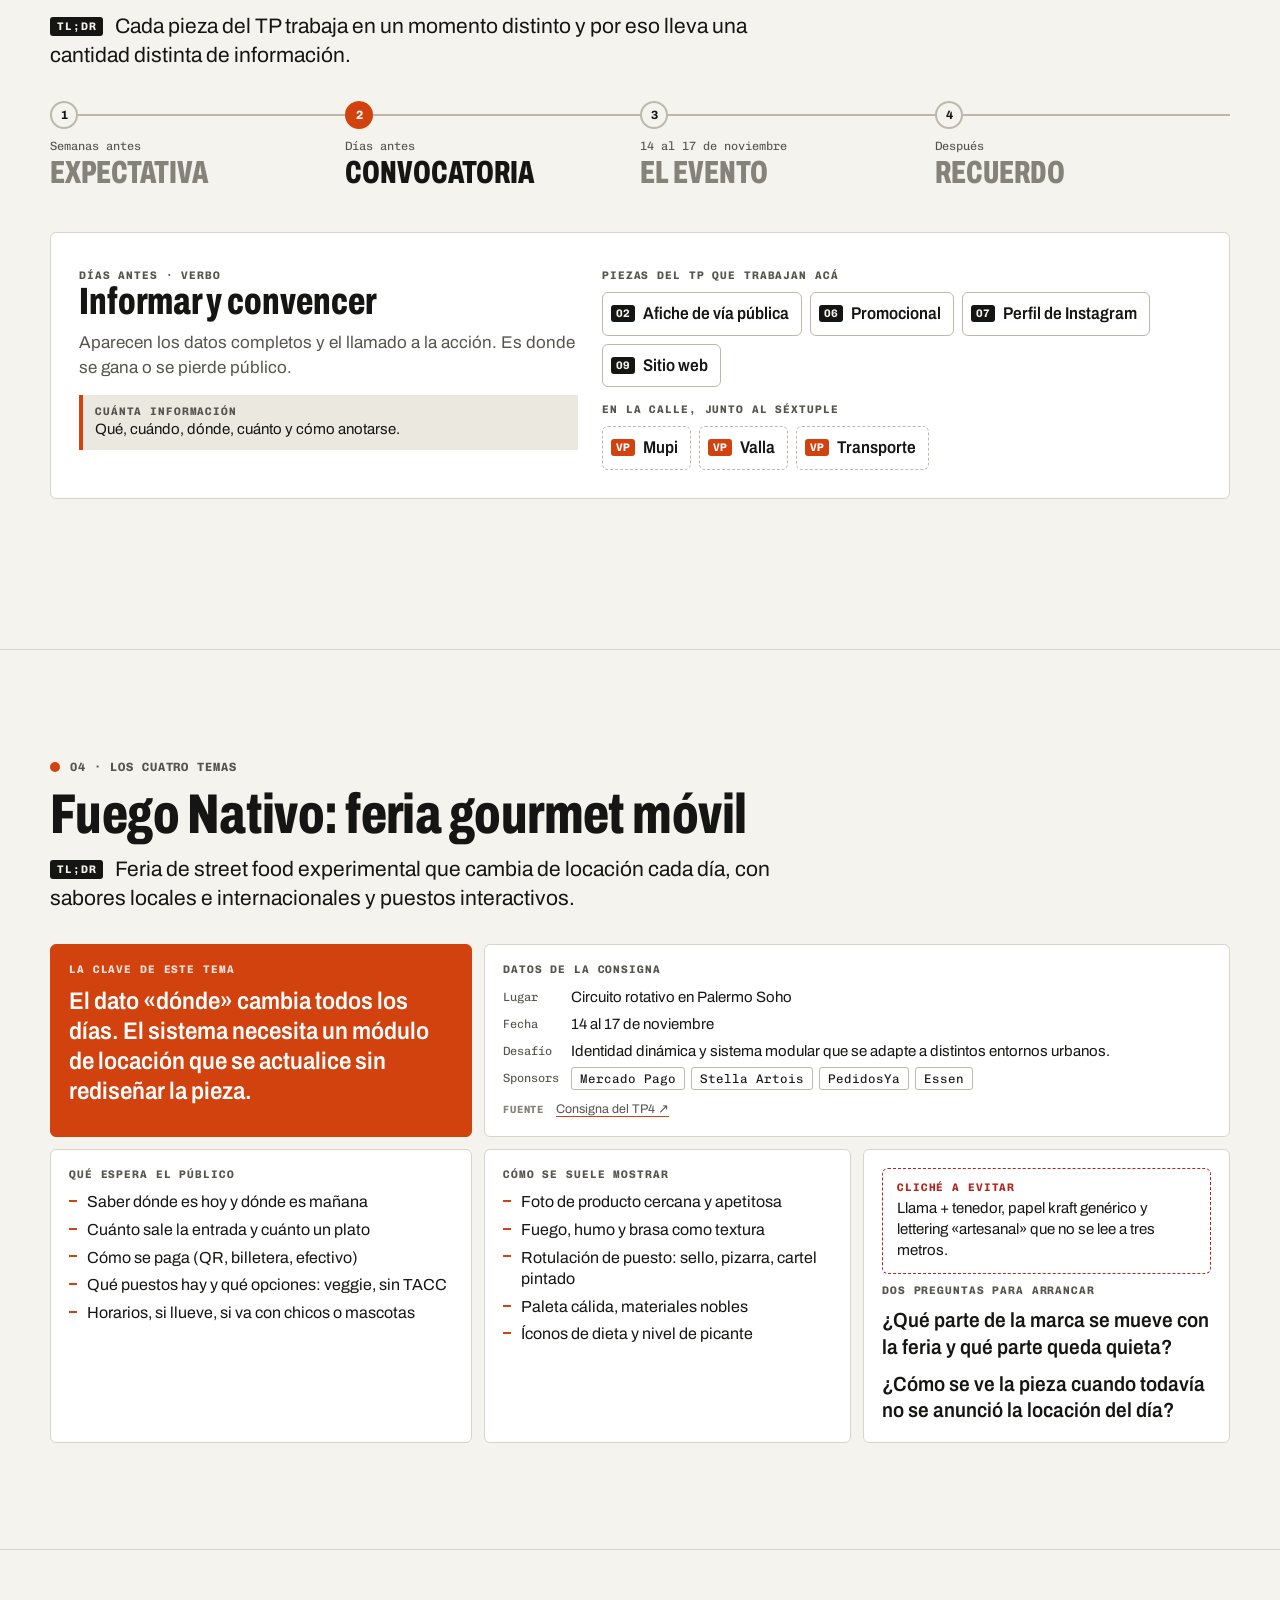
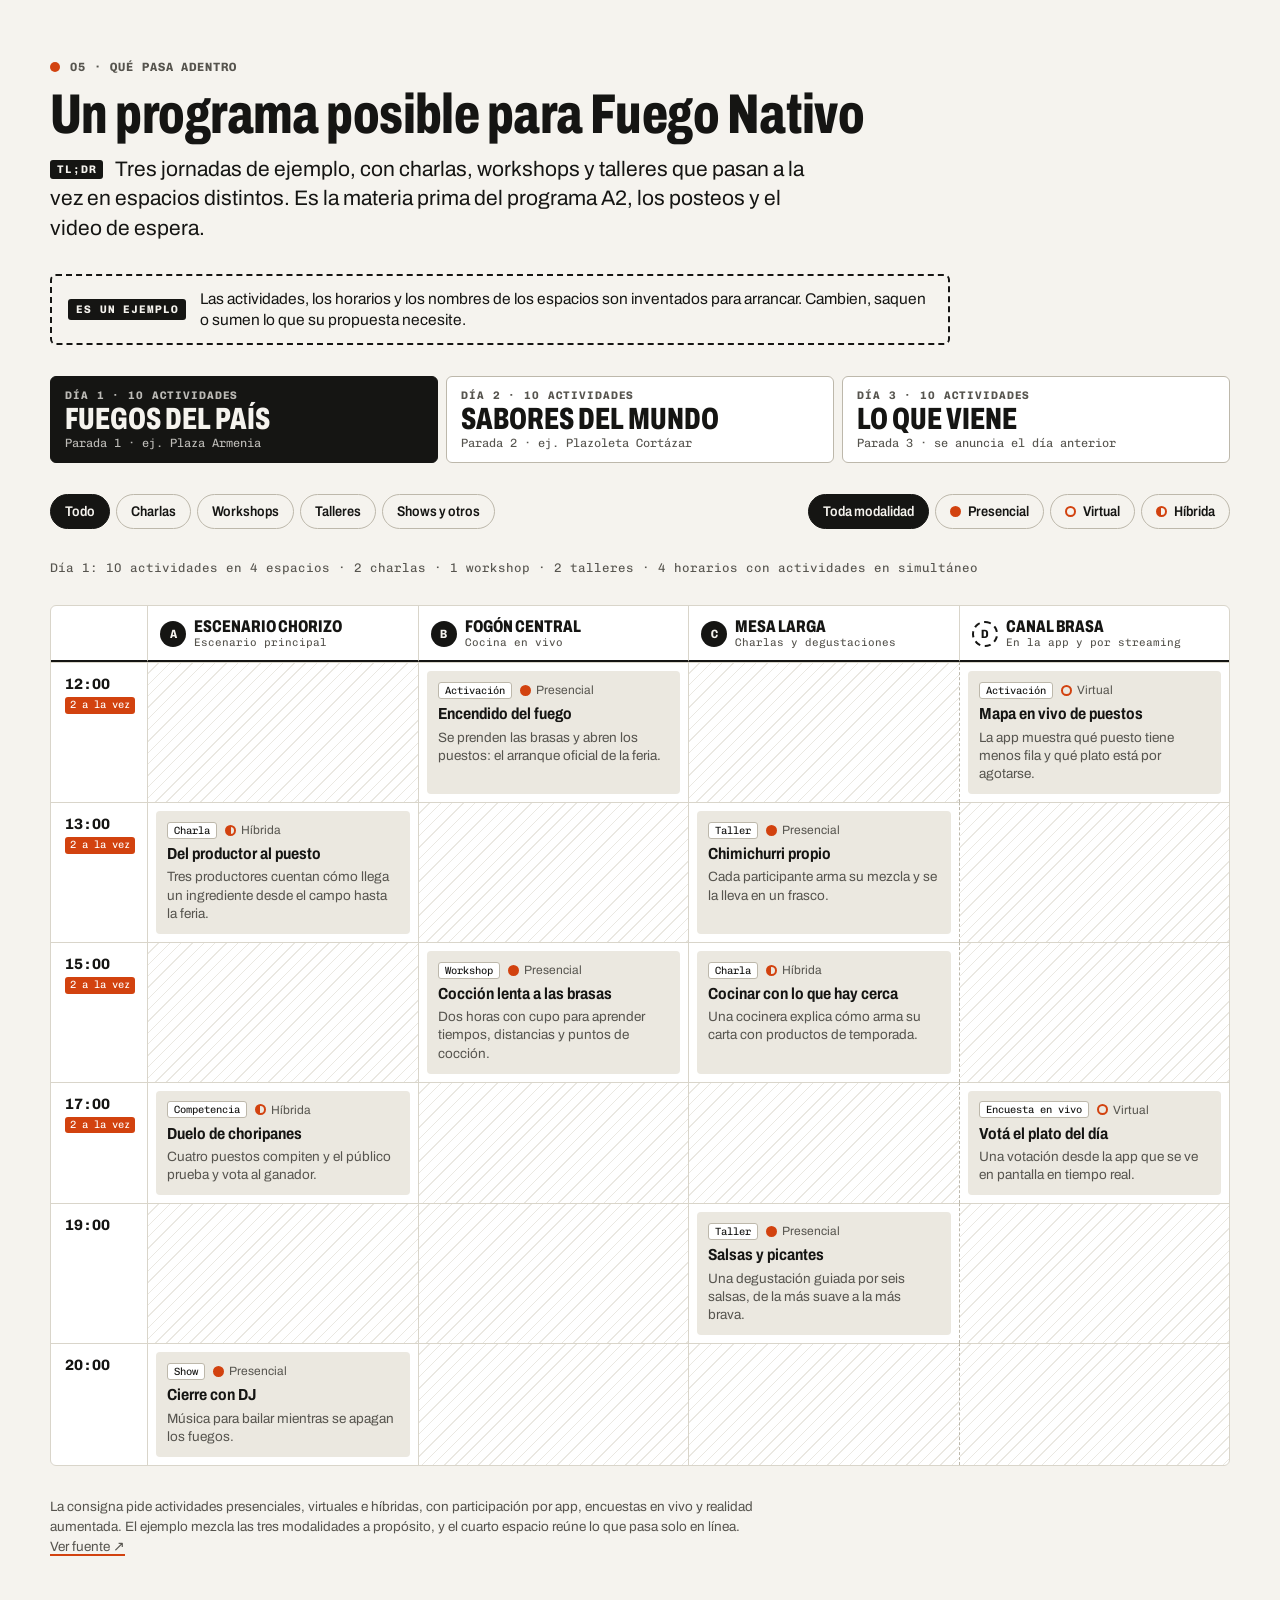
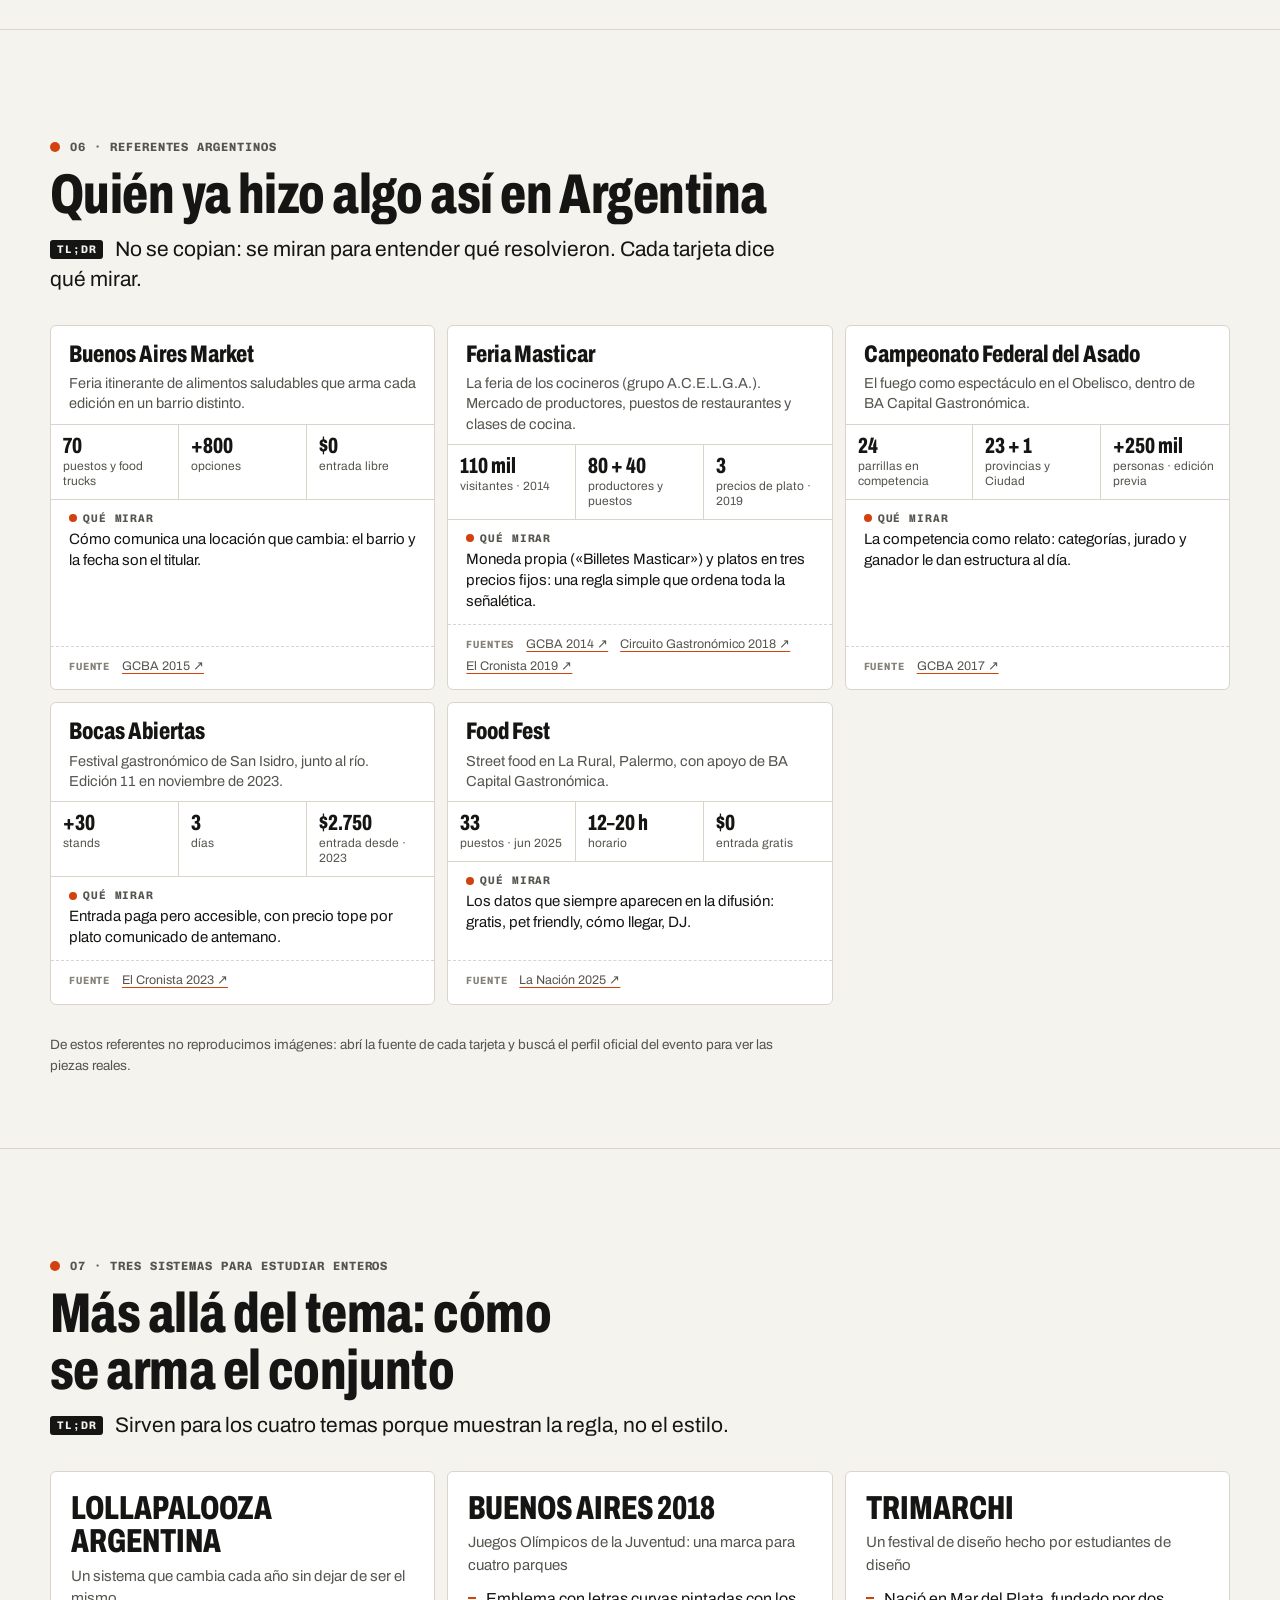
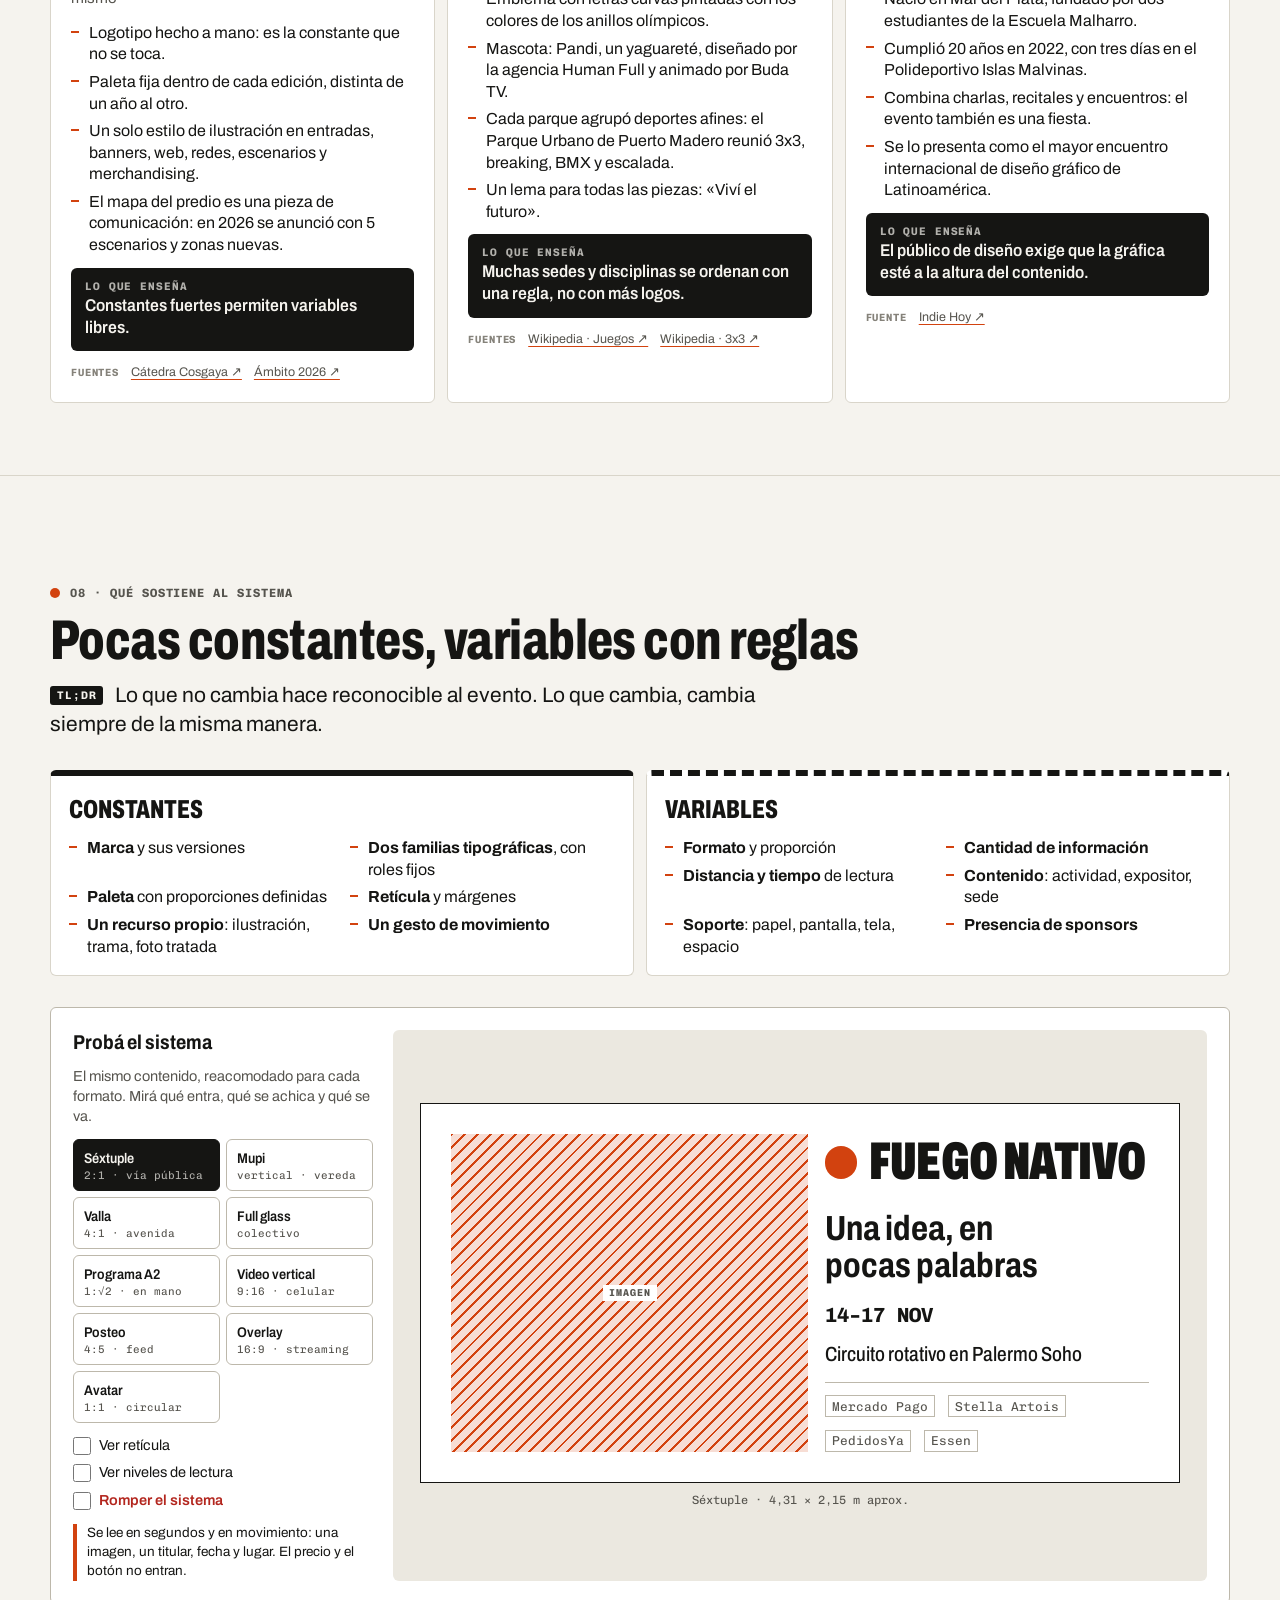
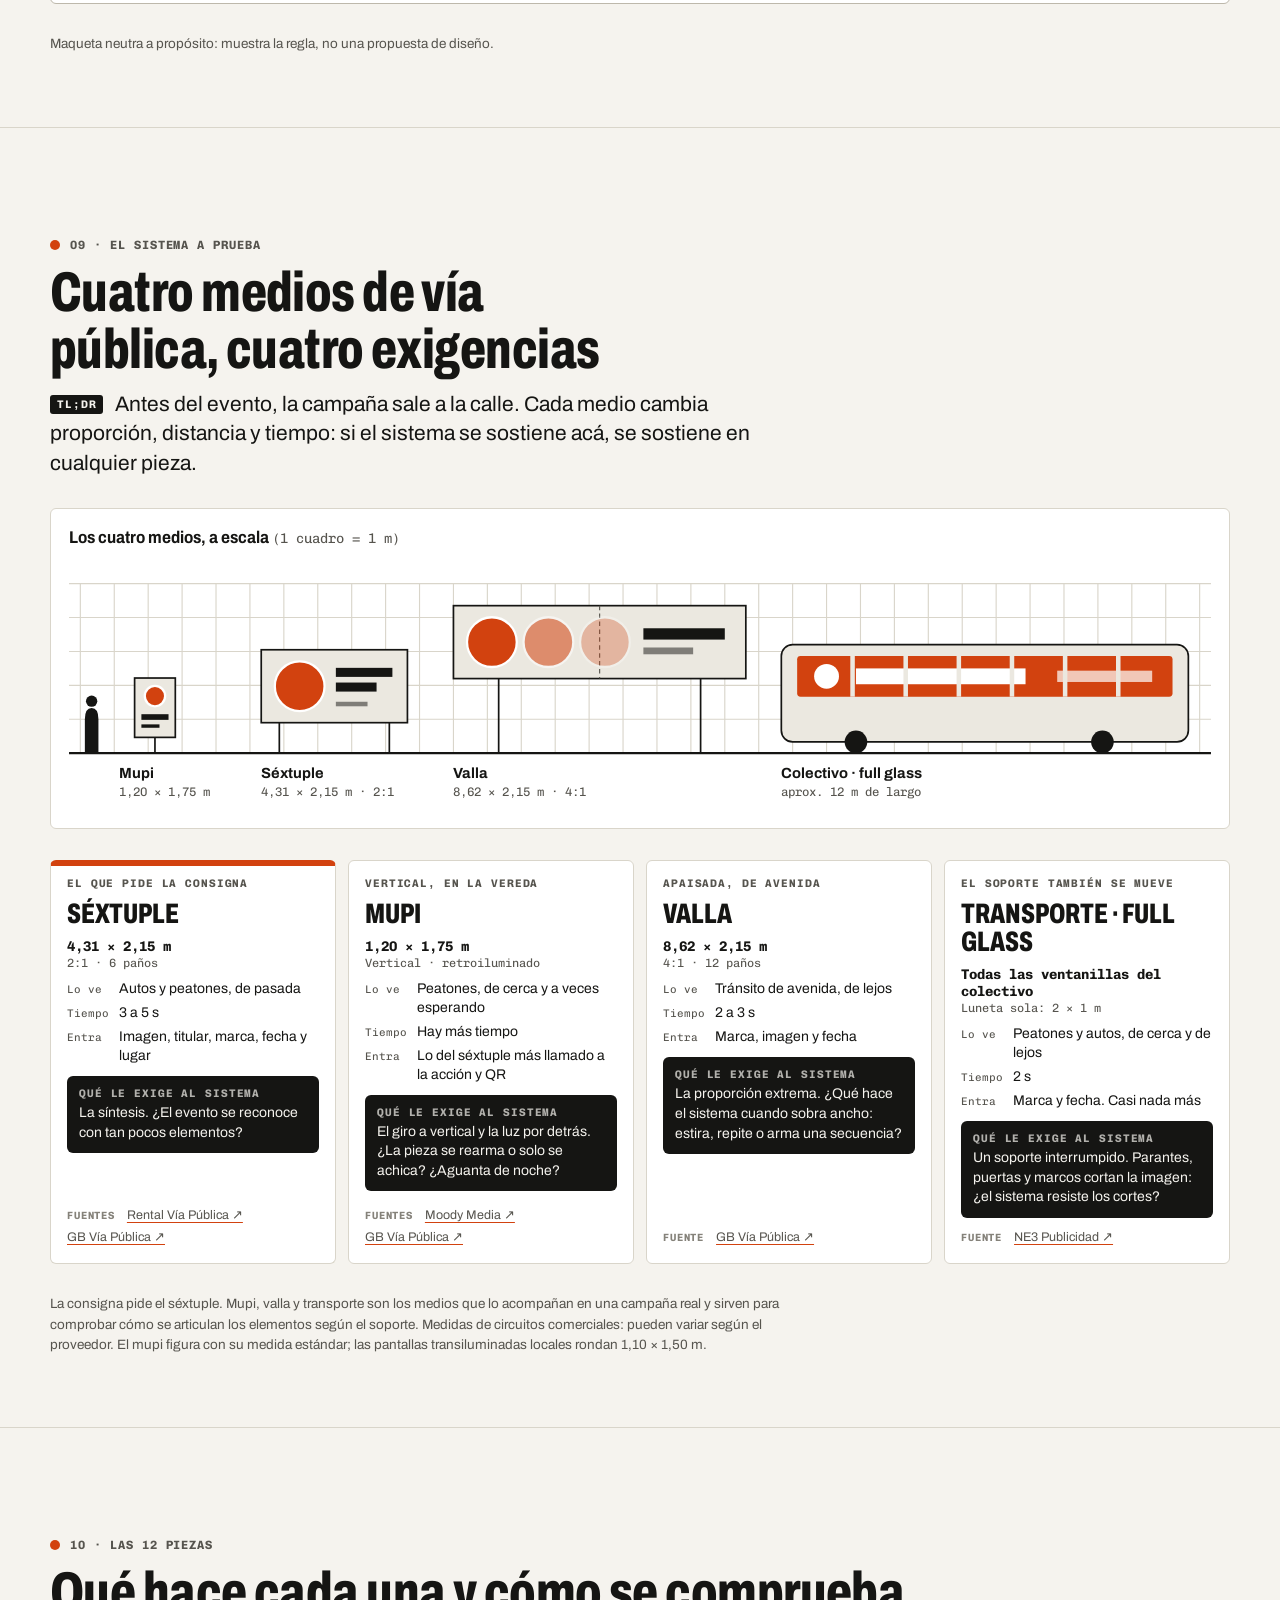
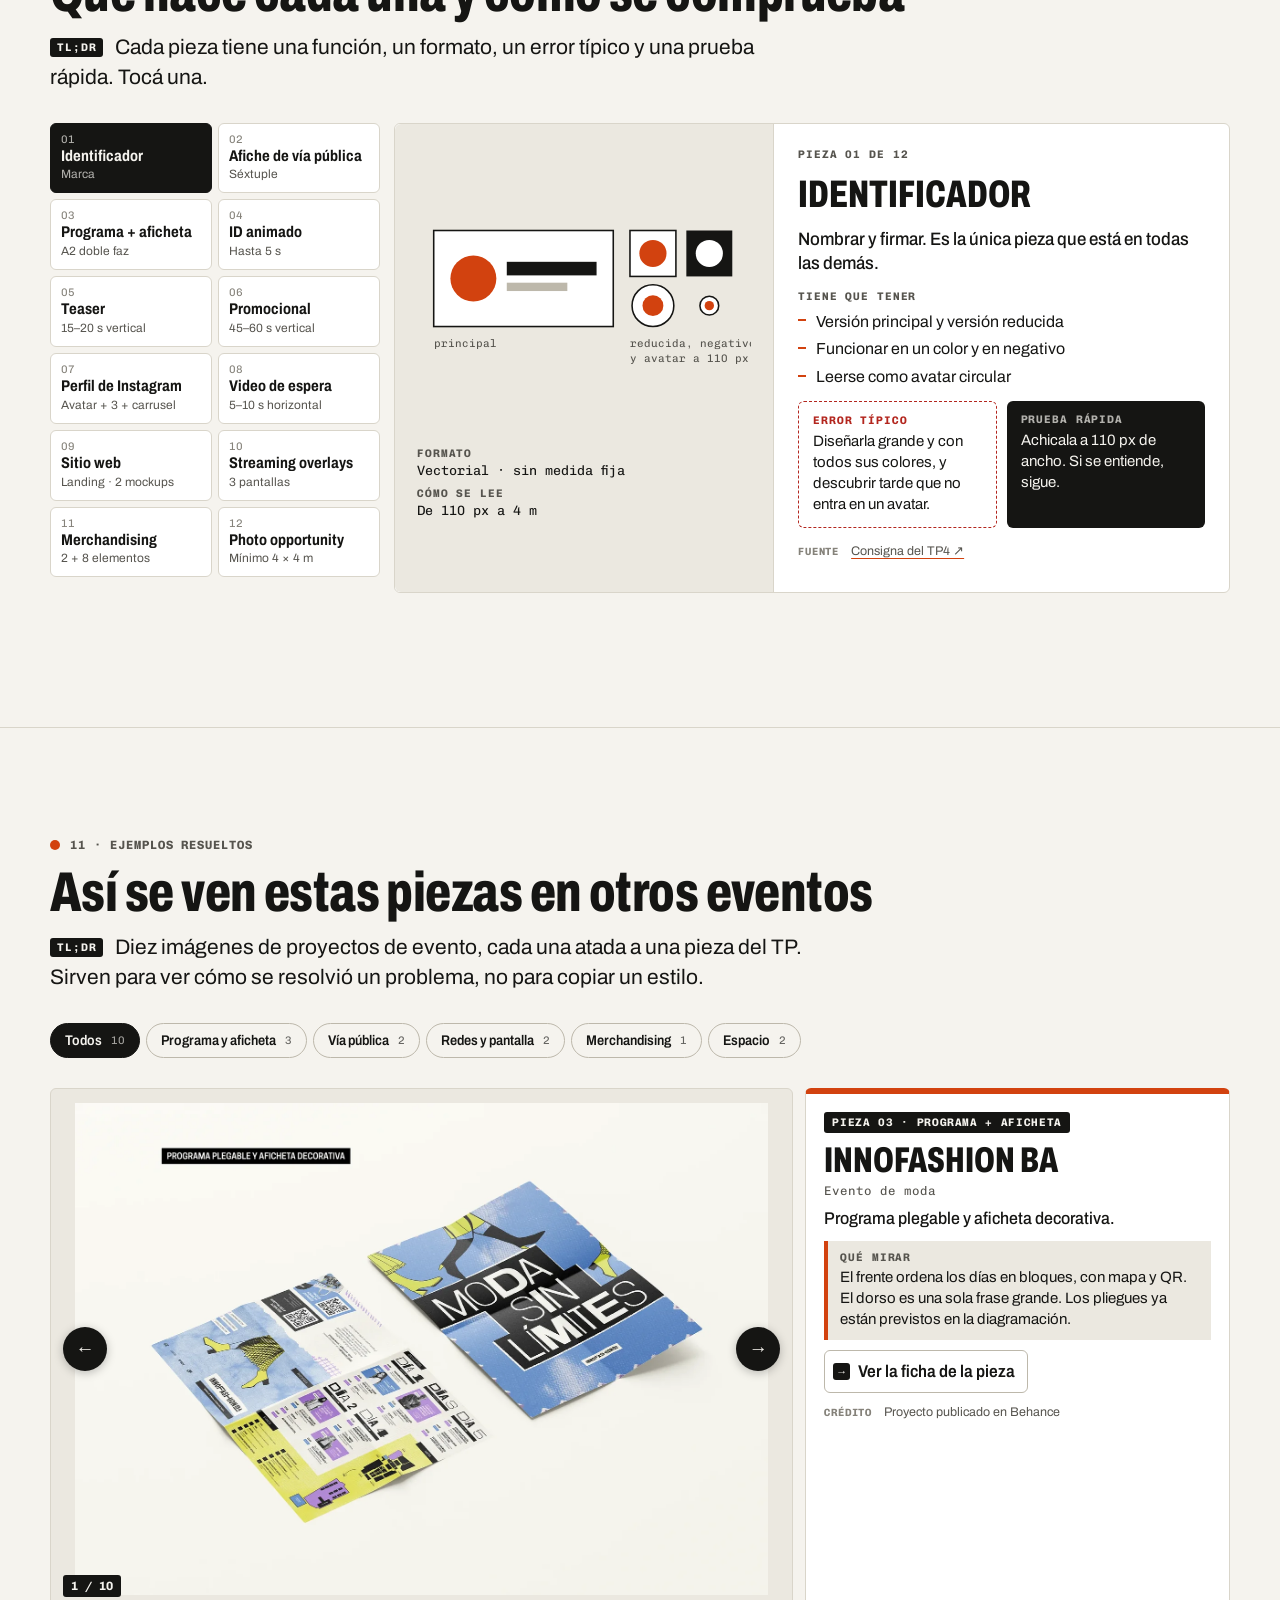
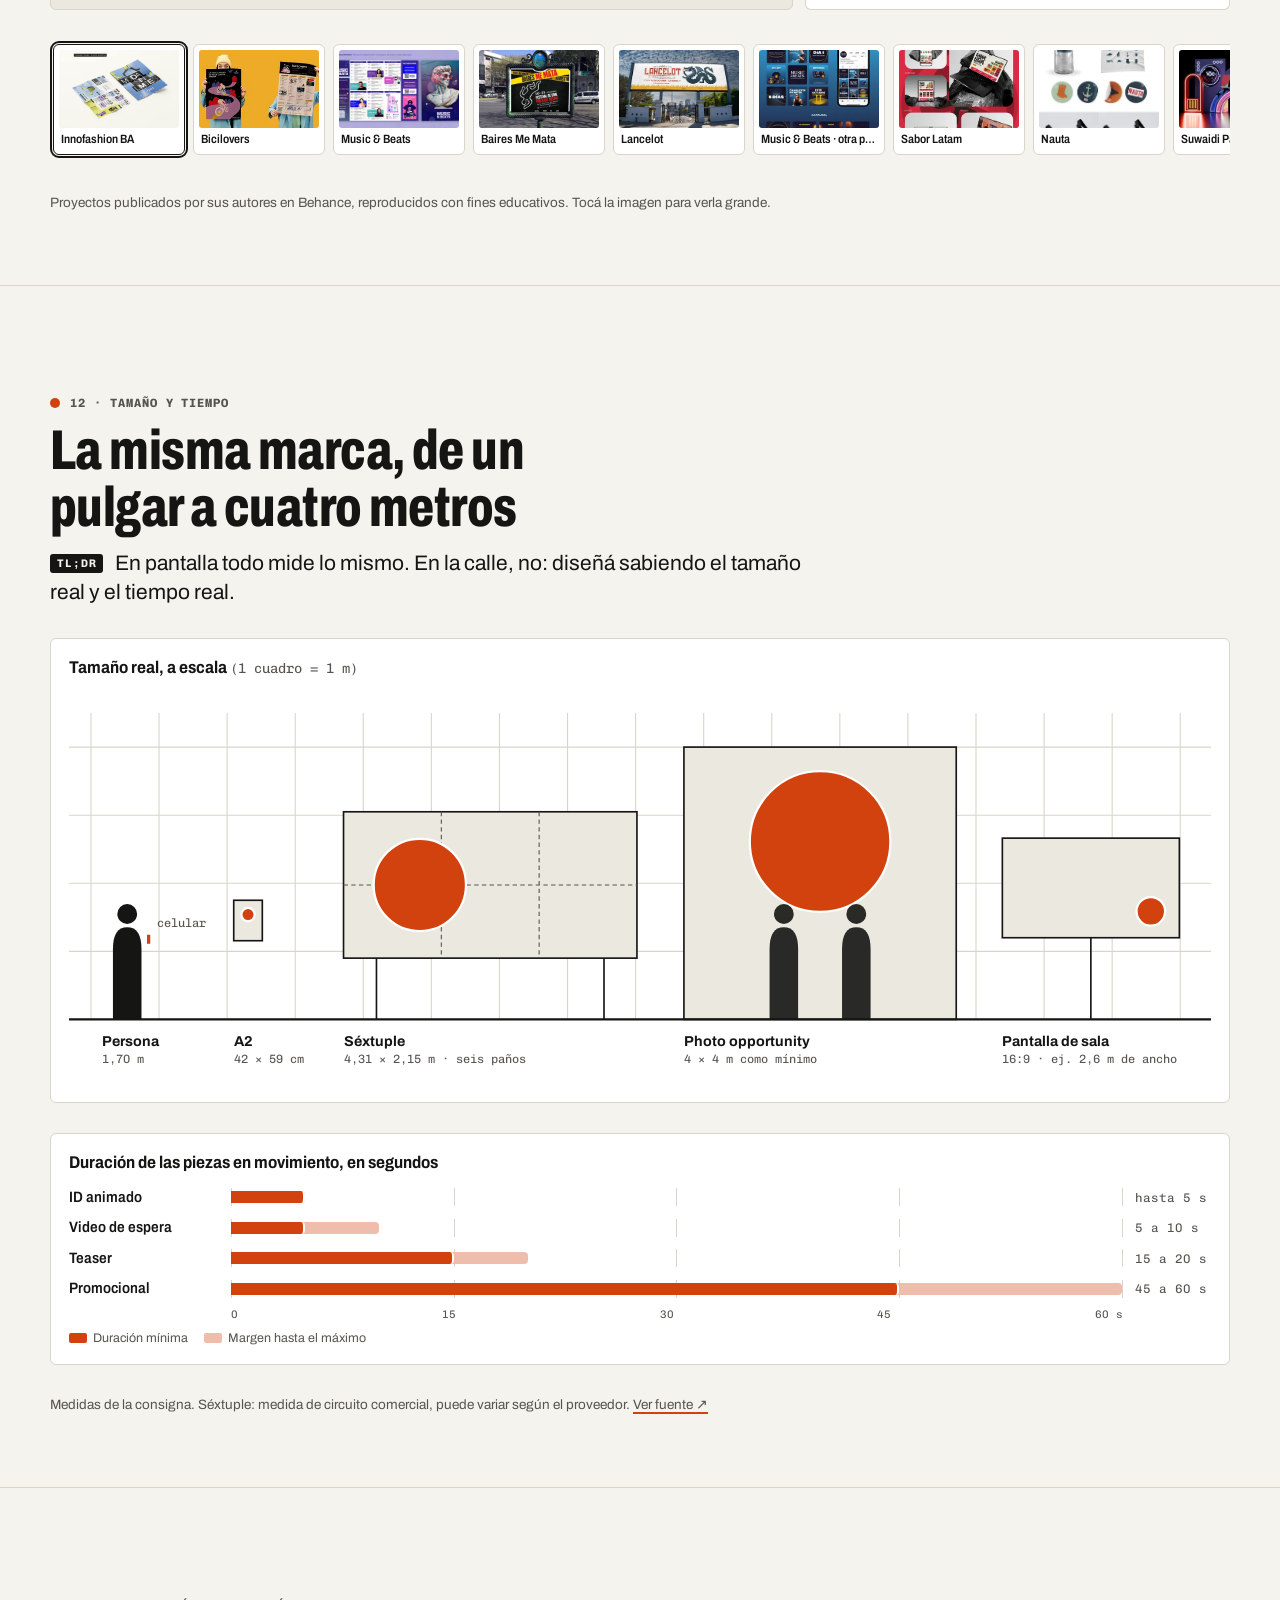
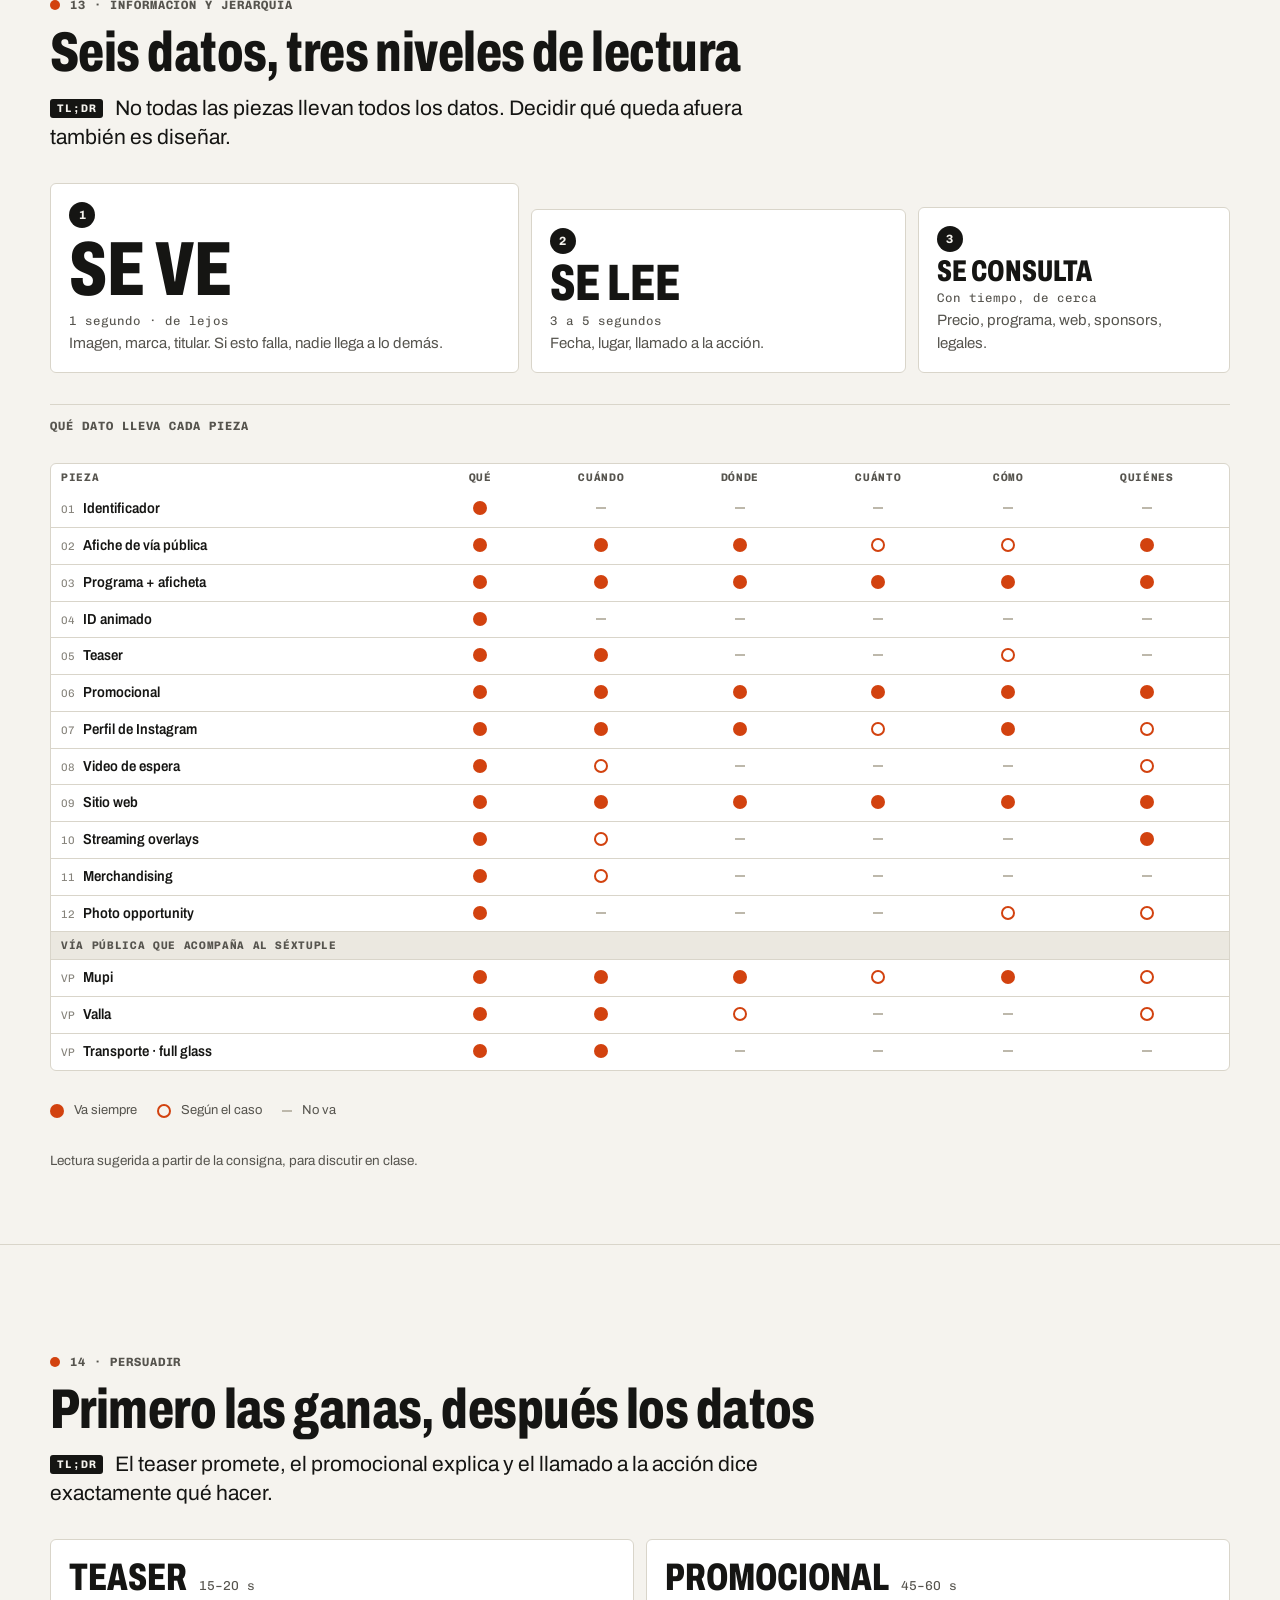
==== commit feb59616: "img" ====
--- a/index.html
+++ b/index.html
@@ -28,7 +28,7 @@
   </button>
   <div class="temas" id="temas" role="radiogroup" aria-label="Tema del TP"></div>
   <div class="bar__tools">
-    <span class="bar__count" id="contador" aria-live="polite">01 / 16</span>
+    <span class="bar__count" id="contador" aria-live="polite">01 / 17</span>
     <button class="ico" id="btnPrev" aria-label="Anterior">←</button>
     <button class="ico" id="btnNext" aria-label="Siguiente">→</button>
     <button class="ico" id="btnModo" aria-label="Cambiar modo claro u oscuro"><span class="modo-ico" aria-hidden="true"></span></button>
@@ -149,7 +149,7 @@
       <p class="tldr"><b>TL;DR</b> No se copian: se miran para entender qué resolvieron. Cada tarjeta dice qué mirar.</p>
     </header>
     <div class="refs" id="refs"></div>
-    <p class="nota">No reproducimos imágenes de terceros. Abrí la fuente de cada tarjeta y buscá el perfil oficial del evento para ver las piezas reales.</p>
+    <p class="nota">De estos referentes no reproducimos imágenes: abrí la fuente de cada tarjeta y buscá el perfil oficial del evento para ver las piezas reales.</p>
   </div>
 </section>
 
@@ -263,11 +263,34 @@
   </div>
 </section>
 
+<!-- ─────────────────────────────────────────────── EJEMPLOS RESUELTOS -->
+<section class="slide" id="ejemplos" data-t="Ejemplos resueltos">
+  <div class="wrap">
+    <header class="head">
+      <p class="kicker">11 · Ejemplos resueltos</p>
+      <h2>Así se ven estas piezas en otros eventos</h2>
+      <p class="tldr"><b>TL;DR</b> Diez imágenes de proyectos de evento, cada una atada a una pieza del TP. Sirven para ver cómo se resolvió un problema, no para copiar un estilo.</p>
+    </header>
+    <div class="filtro" id="ejFiltro" role="radiogroup" aria-label="Filtrar ejemplos por tipo de pieza"></div>
+    <div class="carru" id="carrusel">
+      <figure class="carru__stage">
+        <button class="carru__img" id="ejZoom" aria-label="Ampliar la imagen"><img id="ejImg" alt="" decoding="async"></button>
+        <button class="carru__nav carru__nav--prev" id="ejPrev" aria-label="Imagen anterior">←</button>
+        <button class="carru__nav carru__nav--next" id="ejNext" aria-label="Imagen siguiente">→</button>
+        <span class="carru__count" id="ejCount"></span>
+      </figure>
+      <aside class="carru__info" id="ejInfo" aria-live="polite"></aside>
+    </div>
+    <div class="carru__minis" id="ejMinis" role="tablist" aria-label="Miniaturas"></div>
+    <p class="nota">Proyectos publicados por sus autores en Behance, reproducidos con fines educativos. Tocá la imagen para verla grande.</p>
+  </div>
+</section>
+
 <!-- 10 ─────────────────────────────────────────────── ESCALA -->
 <section class="slide" id="escala" data-t="Tamaño y tiempo">
   <div class="wrap">
     <header class="head">
-      <p class="kicker">11 · Tamaño y tiempo</p>
+      <p class="kicker">12 · Tamaño y tiempo</p>
       <h2>La misma marca, de un pulgar a cuatro metros</h2>
       <p class="tldr"><b>TL;DR</b> En pantalla todo mide lo mismo. En la calle, no: diseñá sabiendo el tamaño real y el tiempo real.</p>
     </header>
@@ -287,7 +310,7 @@
 <section class="slide" id="jerarquia" data-t="Información y jerarquía">
   <div class="wrap">
     <header class="head">
-      <p class="kicker">12 · Información y jerarquía</p>
+      <p class="kicker">13 · Información y jerarquía</p>
       <h2>Seis datos, tres niveles de lectura</h2>
       <p class="tldr"><b>TL;DR</b> No todas las piezas llevan todos los datos. Decidir qué queda afuera también es diseñar.</p>
     </header>
@@ -307,7 +330,7 @@
 <section class="slide" id="persuasion" data-t="Persuasión y CTA">
   <div class="wrap">
     <header class="head">
-      <p class="kicker">13 · Persuadir</p>
+      <p class="kicker">14 · Persuadir</p>
       <h2>Primero las ganas, después los datos</h2>
       <p class="tldr"><b>TL;DR</b> El teaser promete, el promocional explica y el llamado a la acción dice exactamente qué hacer.</p>
     </header>
@@ -348,7 +371,7 @@
 <section class="slide" id="espacio" data-t="Espacio, sponsors, merch">
   <div class="wrap">
     <header class="head">
-      <p class="kicker">14 · El sistema sale del plano</p>
+      <p class="kicker">15 · El sistema sale del plano</p>
       <h2>Espacio, sponsors y cosas para llevarse</h2>
       <p class="tldr"><b>TL;DR</b> El photo opportunity se diseña para la cámara del celular, los sponsors tienen su franja y el merchandising usa todo el sistema.</p>
     </header>
@@ -394,7 +417,7 @@
 <section class="slide" id="checklist" data-t="Autoevaluación">
   <div class="wrap">
     <header class="head">
-      <p class="kicker">15 · Antes de entregar</p>
+      <p class="kicker">16 · Antes de entregar</p>
       <h2>Las cinco pautas de evaluación, en forma de checklist</h2>
       <p class="tldr"><b>TL;DR</b> Quince comprobaciones para hacer frente a la entrega. Se guardan en este navegador.</p>
     </header>
@@ -403,11 +426,17 @@
       <div class="score__bar"><i id="scoreBar"></i></div>
       <p class="score__t"><b id="scoreN">0</b> de 15 resueltas <button class="link" id="scoreReset">Reiniciar</button></p>
     </div>
-    <p class="colofon">Relevamiento de referentes: octubre de 2026. Los links con ↗ de cada sección abren la nota original. Tipografías: Archivo y Chivo Mono, de Omnibus-Type, fundidora argentina (licencia SIL OFL). Material de cátedra de uso educativo: los diagramas son propios y las marcas y eventos citados pertenecen a sus titulares.</p>
+    <p class="colofon">Relevamiento de referentes: octubre de 2026. Los links con ↗ de cada sección abren la nota original. Tipografías: Archivo y Chivo Mono, de Omnibus-Type, fundidora argentina (licencia SIL OFL). Material de cátedra de uso educativo: los diagramas son propios, los ejemplos resueltos son proyectos publicados en Behance por sus autores, y las marcas y eventos citados pertenecen a sus titulares.</p>
   </div>
 </section>
 
 </main>
+
+<dialog class="visor" id="visor" aria-label="Imagen ampliada">
+  <button class="visor__x" id="visorX" aria-label="Cerrar">✕</button>
+  <img id="visorImg" alt="">
+  <p class="visor__t" id="visorT"></p>
+</dialog>
 
 <script src="assets/js/data.js"></script>
 <script src="assets/js/app.js"></script>
--- a/assets/css/styles.css
+++ b/assets/css/styles.css
@@ -614,3 +614,38 @@
 .lienzo[data-fmt="bus"] :is(.l-titular, .l-lugar, .l-precio, .l-cta, .l-sponsors) { display: none; }
 .lienzo[data-fmt="bus"] :is(.l-marca, .l-fecha) { background: var(--surface); padding: .35em .6em; align-self: center; z-index: 1; }
 .lienzo[data-fmt="bus"] .lz::after { content: ""; position: absolute; inset: 0; z-index: 3; pointer-events: none; background: repeating-linear-gradient(90deg, transparent 0 calc(16.66% - 7px), var(--ink) calc(16.66% - 7px) 16.66%); }
+
+/* Ejemplos resueltos: carrusel */
+.filtro button small { font: 400 11px var(--mono); opacity: .65; margin-left: 2px; }
+.carru { display: grid; grid-template-columns: minmax(0, 1.75fr) minmax(260px, 1fr); gap: 12px; align-items: stretch; }
+.carru__stage { position: relative; margin: 0; background: var(--surface2); border: 1px solid var(--line); border-radius: var(--r); height: min(58vh, 600px); min-height: 340px; overflow: hidden; }
+.carru__img { position: absolute; inset: 0; width: 100%; height: 100%; cursor: zoom-in; display: block; }
+.carru__img img { position: absolute; inset: 14px; width: calc(100% - 28px); height: calc(100% - 28px); object-fit: contain; display: block; }
+.carru__nav { position: absolute; top: 50%; transform: translateY(-50%); width: 44px; height: 44px; border-radius: 50%; background: var(--ink); color: var(--bg); font-size: 19px; display: grid; place-items: center; box-shadow: 0 2px 10px rgb(0 0 0 / .25); }
+.carru__nav:hover { background: var(--accent); color: var(--on-accent); }
+.carru__nav--prev { left: 12px; } .carru__nav--next { right: 12px; }
+.carru__count { position: absolute; left: 12px; bottom: 12px; font: 700 12px var(--mono); background: var(--ink); color: var(--bg); padding: 4px 8px; border-radius: 3px; }
+.carru__info { background: var(--surface); border: 1px solid var(--line); border-top: 6px solid var(--accent); border-radius: var(--r); padding: 18px; display: grid; gap: 10px; align-content: start; }
+.ej__tag { font: 700 11px var(--mono); letter-spacing: .06em; text-transform: uppercase; background: var(--ink); color: var(--bg); padding: 4px 8px; border-radius: 3px; justify-self: start; }
+.carru__info h3 { font-size: clamp(26px, 2.8vw, 38px); font-weight: 800; font-stretch: 68%; text-transform: uppercase; line-height: 1; }
+.ej__ev { font: 400 12.5px var(--mono); color: var(--ink2); margin-top: -6px; }
+.ej__m { font-size: 17px; line-height: 1.35; font-weight: 500; font-stretch: 92%; }
+.ej__mirar { border-left: 4px solid var(--accent); background: var(--surface2); padding: 10px 12px; font-size: 15px; line-height: 1.4; }
+.ej__mirar .lbl { display: block; margin-bottom: 3px; }
+.carru__minis { display: flex; gap: 8px; overflow-x: auto; padding: 3px 3px 8px; scrollbar-width: thin; }
+.carru__minis button { flex: 0 0 132px; display: grid; gap: 5px; text-align: left; padding: 5px; border: 1px solid var(--line); border-radius: var(--r); background: var(--surface); }
+.carru__minis img { width: 100%; height: 78px; object-fit: cover; border-radius: 3px; display: block; background: var(--surface2); }
+.carru__minis span { font-size: 12px; font-weight: 600; font-stretch: 85%; line-height: 1.15; white-space: nowrap; overflow: hidden; text-overflow: ellipsis; padding: 0 2px 2px; }
+.carru__minis button[aria-selected="true"] { border-color: var(--ink); outline: 2px solid var(--ink); outline-offset: 1px; }
+.chip--ej i { background: var(--accent); color: var(--on-accent); }
+@media (max-width: 900px) {
+  .carru { grid-template-columns: 1fr; }
+  .carru__stage { height: auto; aspect-ratio: 4 / 3; min-height: 0; }
+  .carru__nav { width: 38px; height: 38px; }
+}
+.visor { border: 0; padding: 0; background: transparent; max-width: 100vw; max-height: 100vh; width: 100vw; height: 100vh; display: none; place-items: center; }
+.visor[open] { display: grid; }
+.visor::backdrop { background: rgb(8 8 7 / .92); }
+.visor img { max-width: 94vw; max-height: 86vh; width: auto; height: auto; display: block; border-radius: 3px; }
+.visor__t { position: fixed; left: 0; right: 0; bottom: 14px; text-align: center; color: #f3f1ea; font-size: 14px; padding: 0 60px; }
+.visor__x { position: fixed; top: 14px; right: 16px; width: 44px; height: 44px; border-radius: 50%; background: #f3f1ea; color: #151513; font-size: 18px; display: grid; place-items: center; }
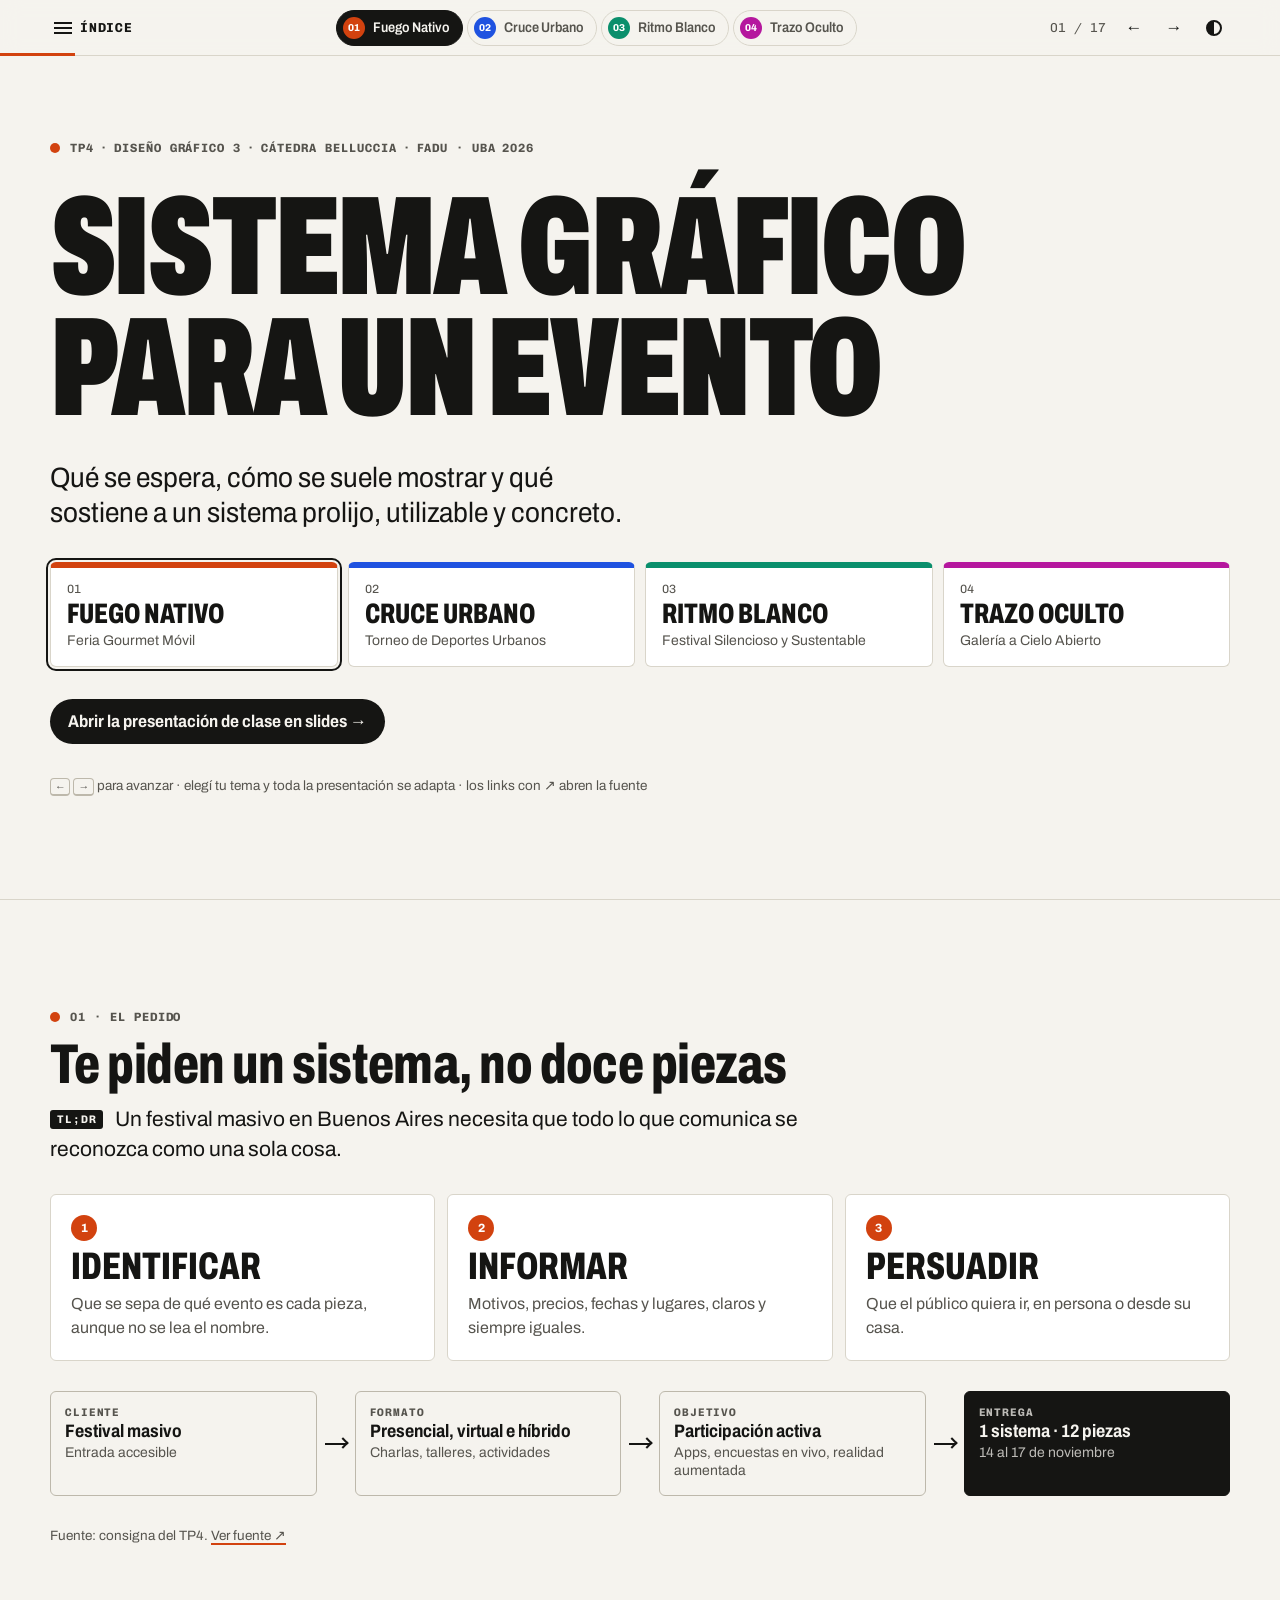
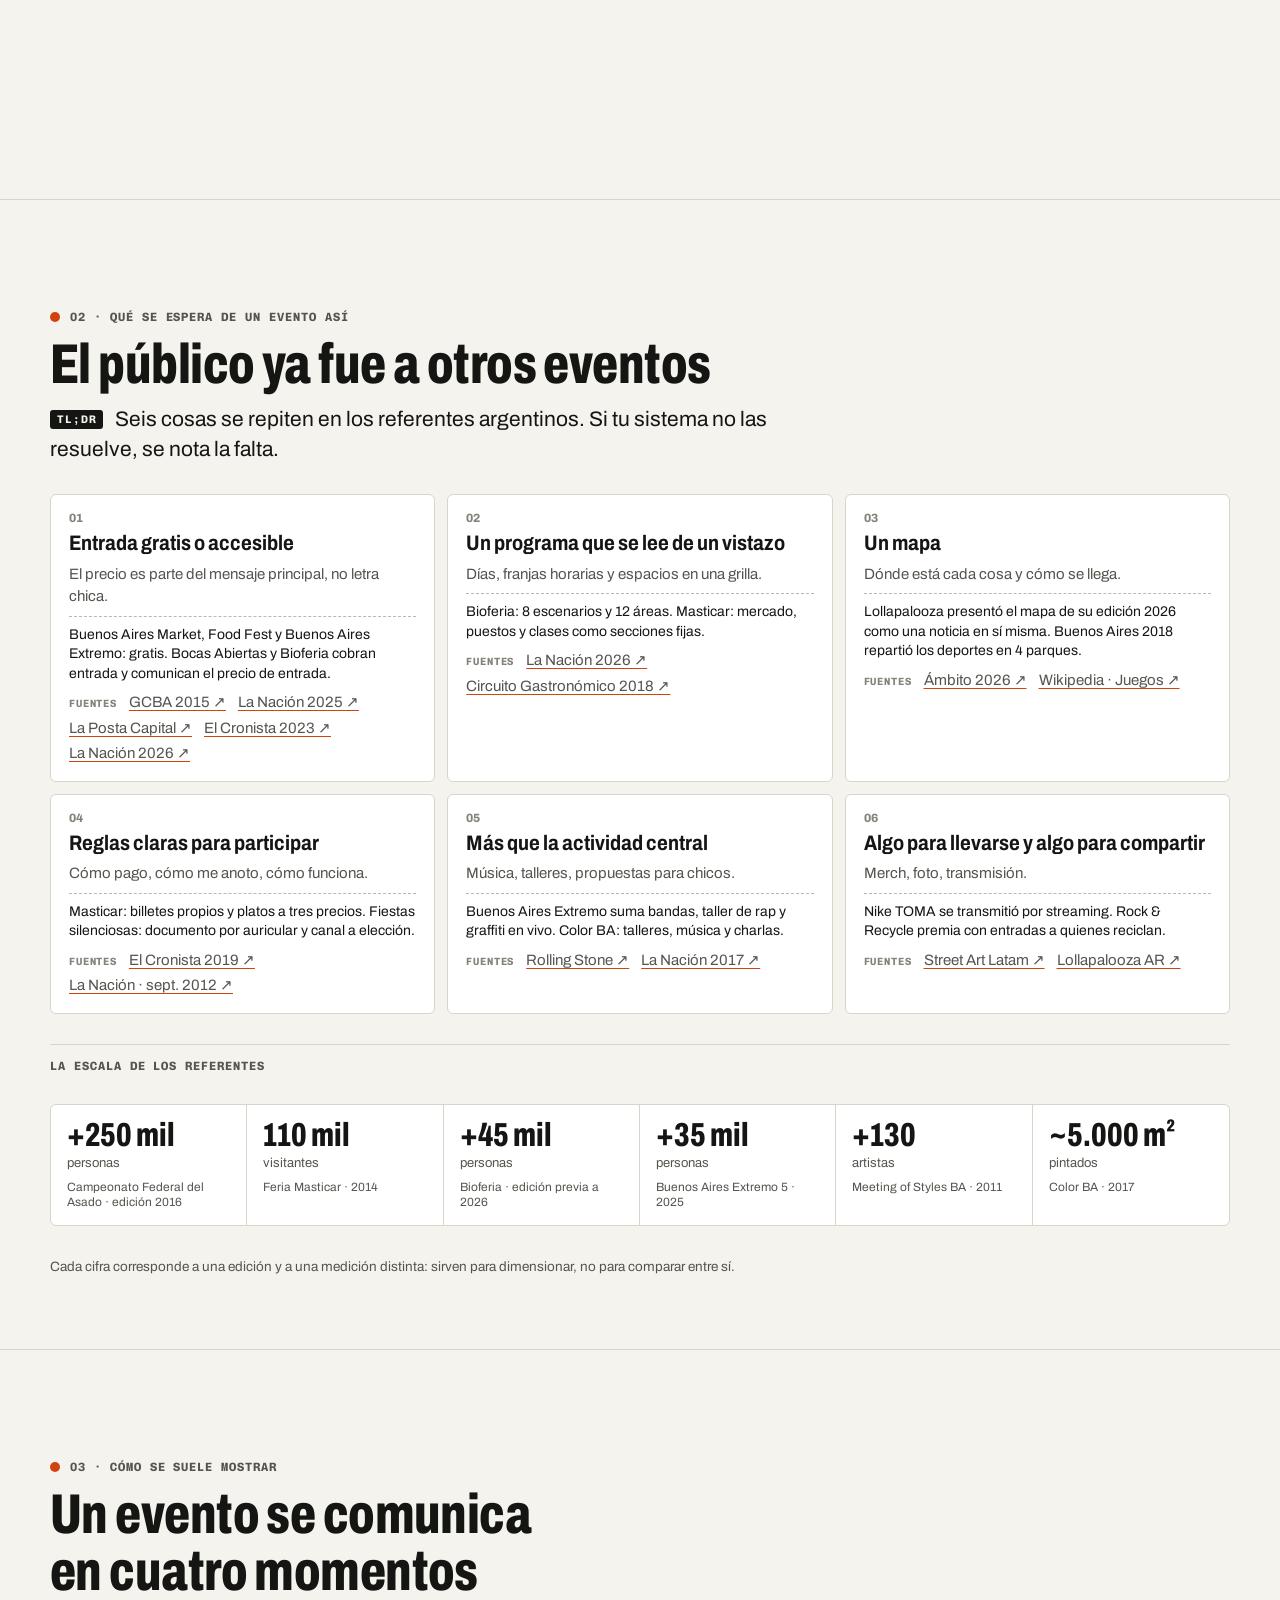
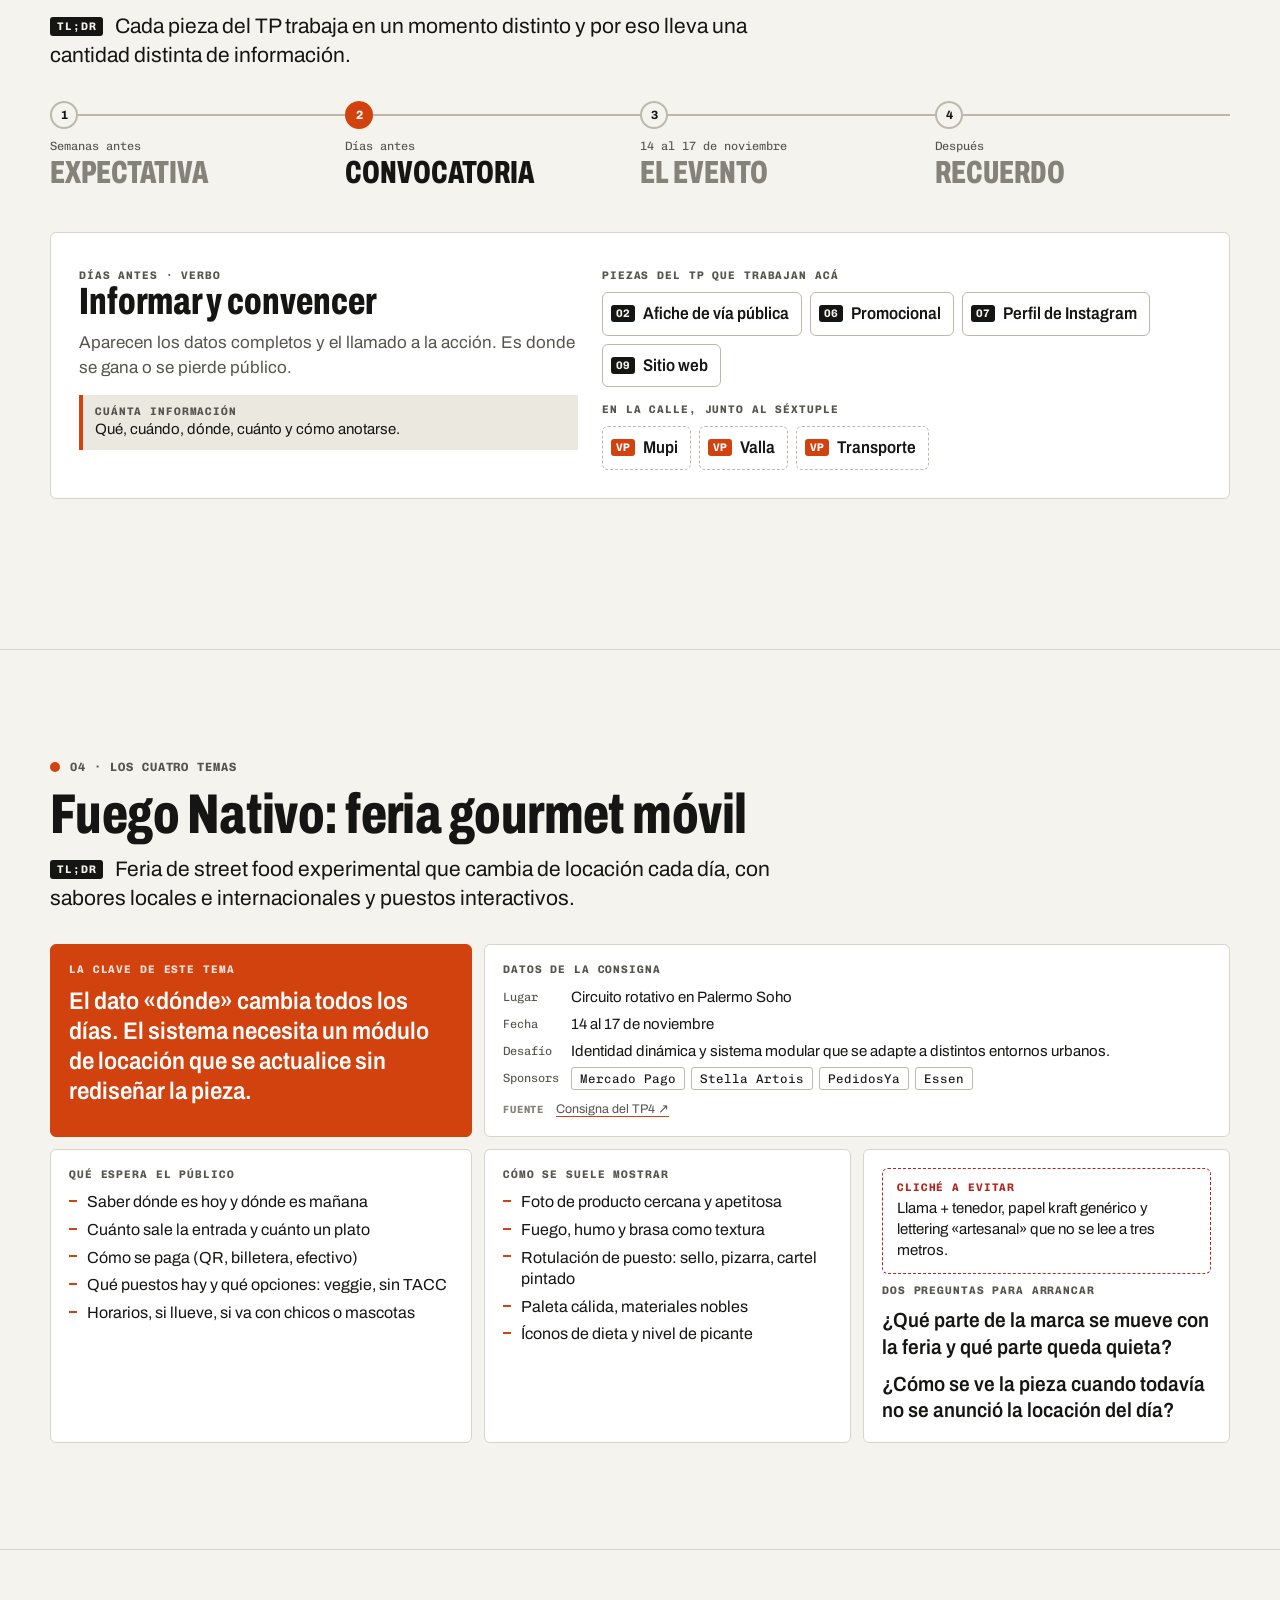
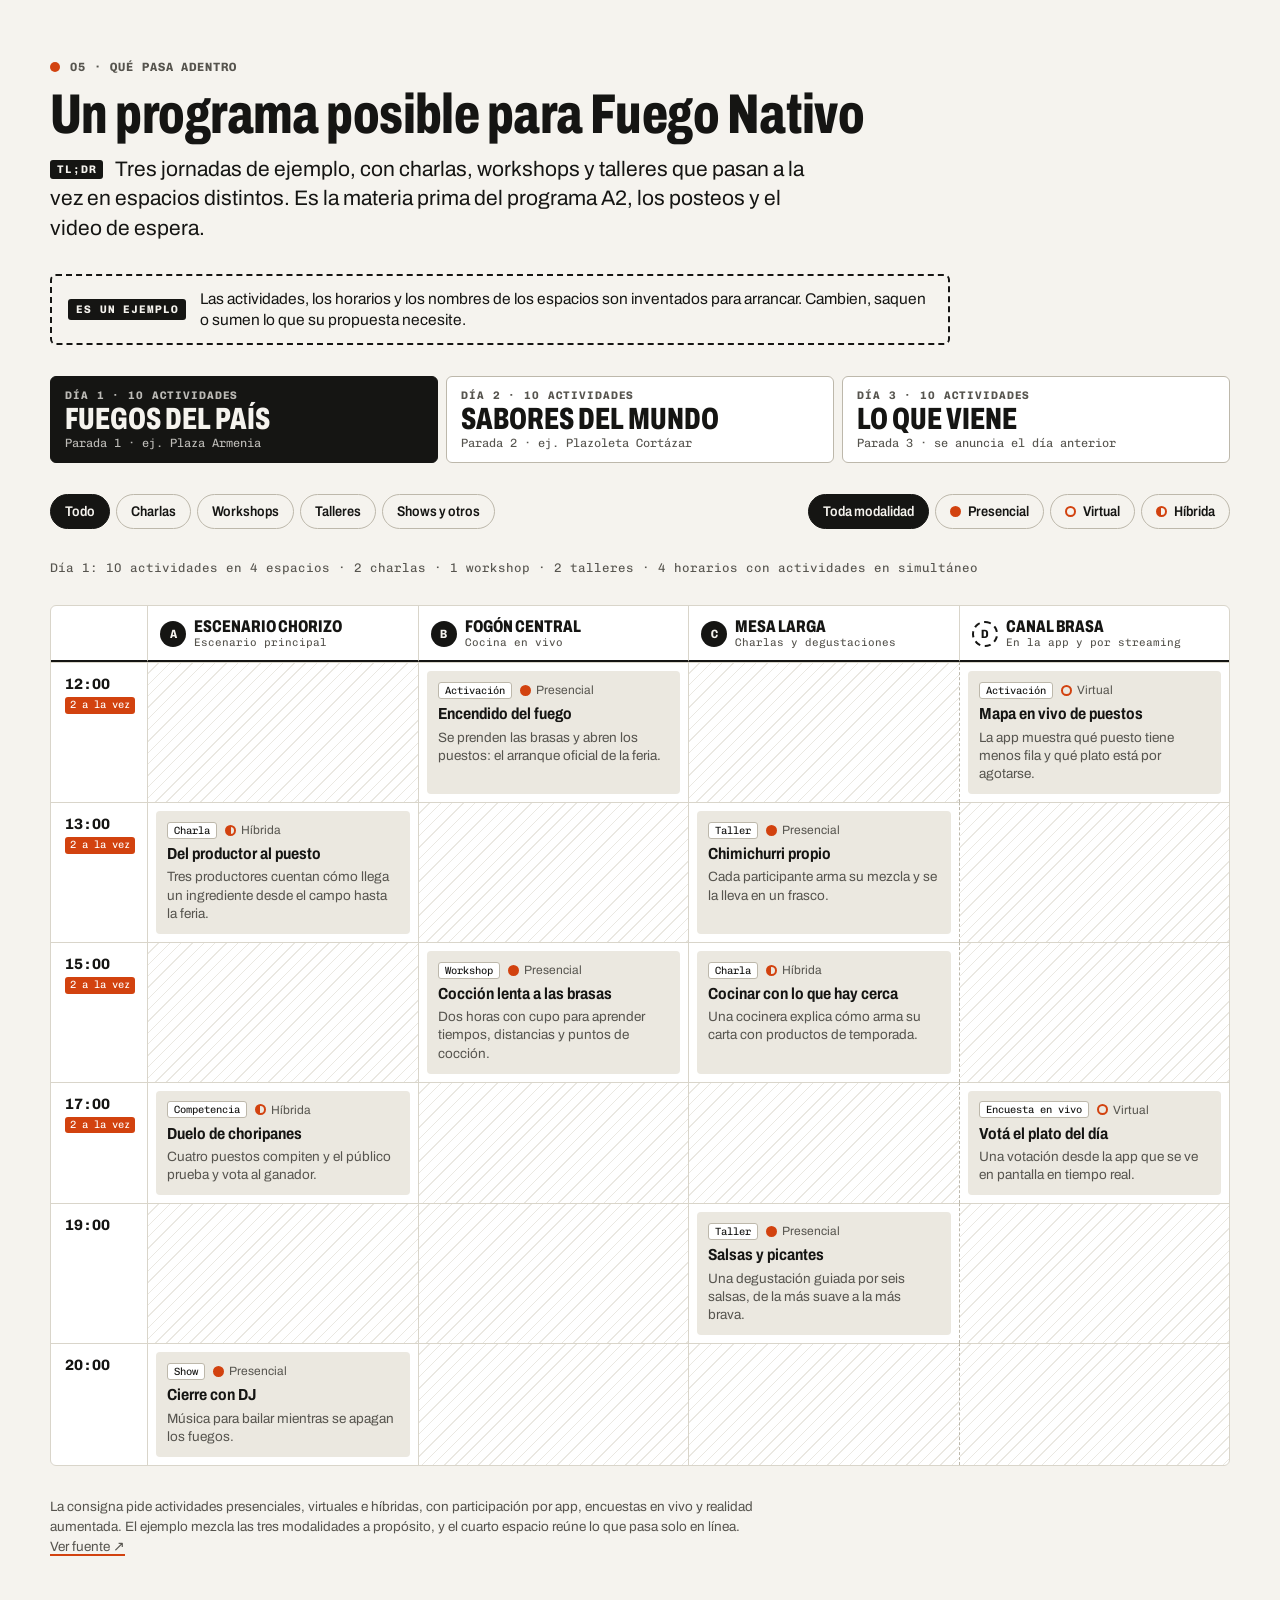
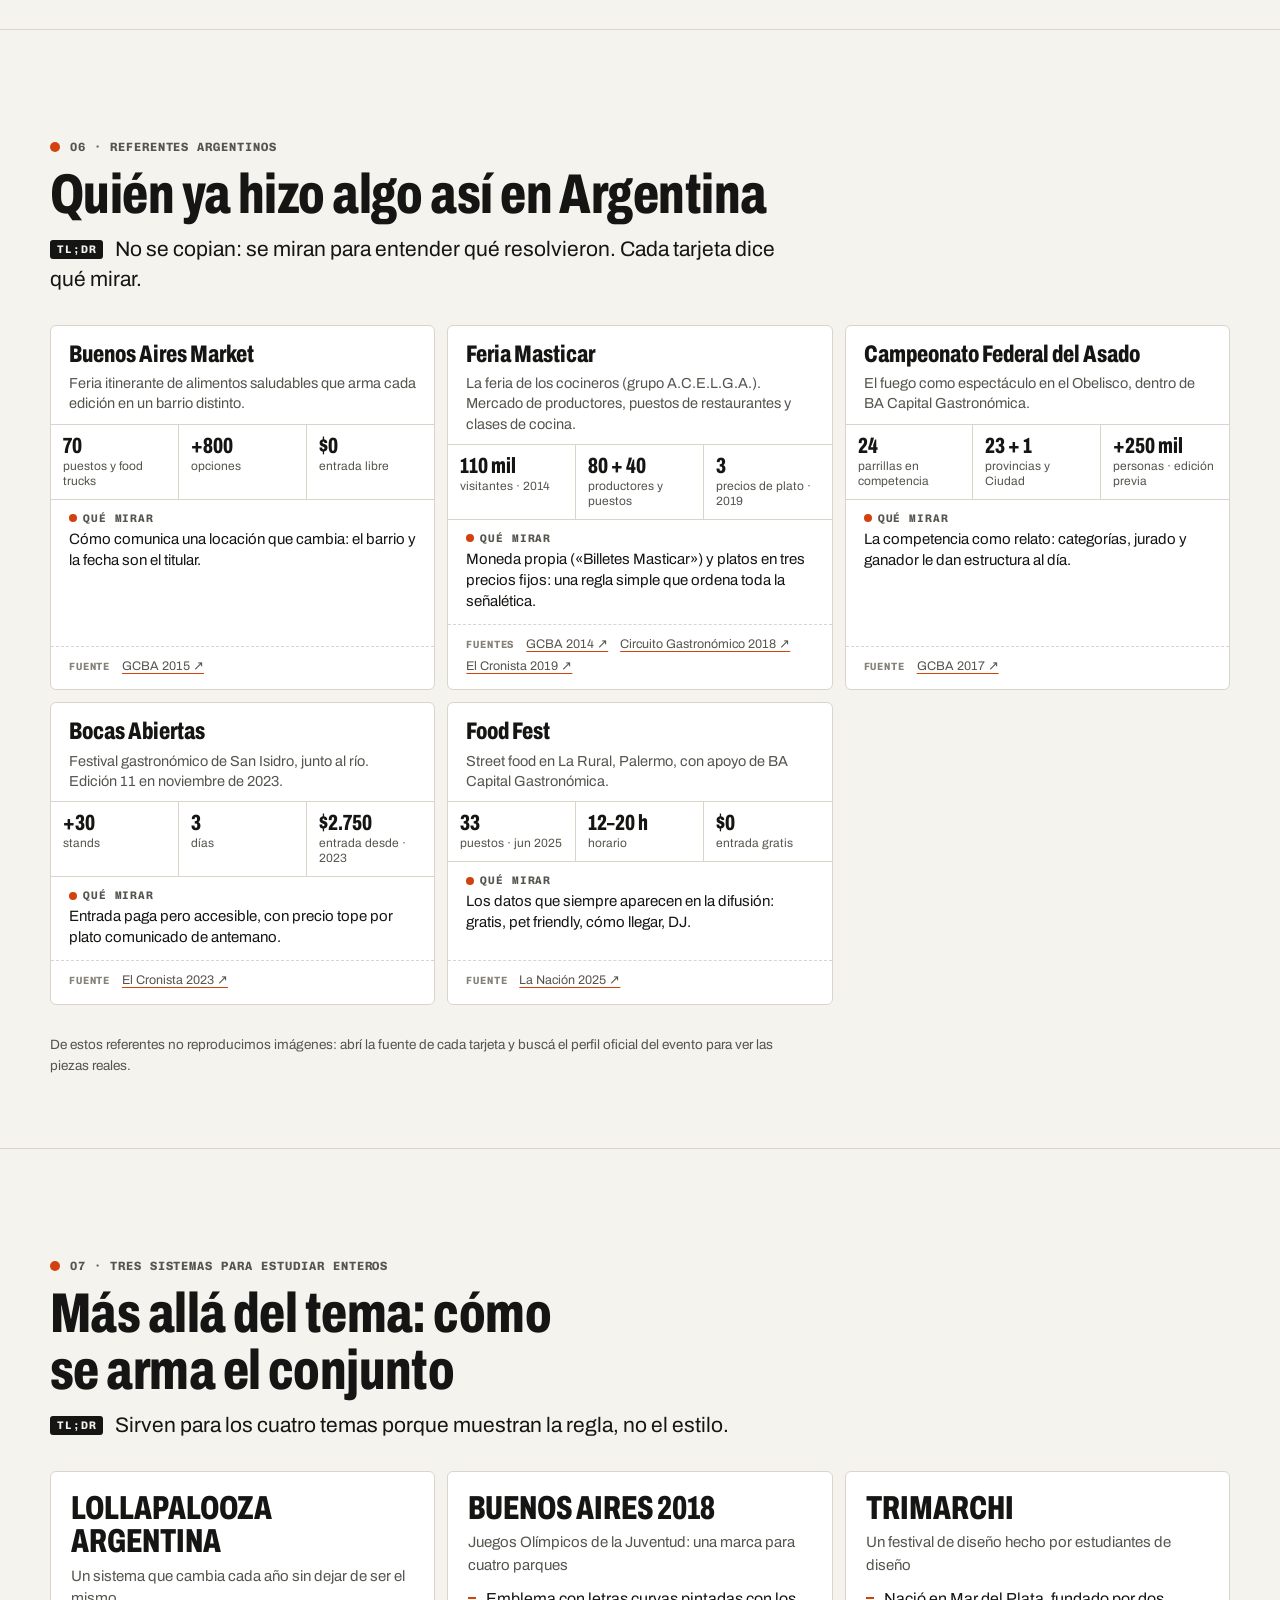
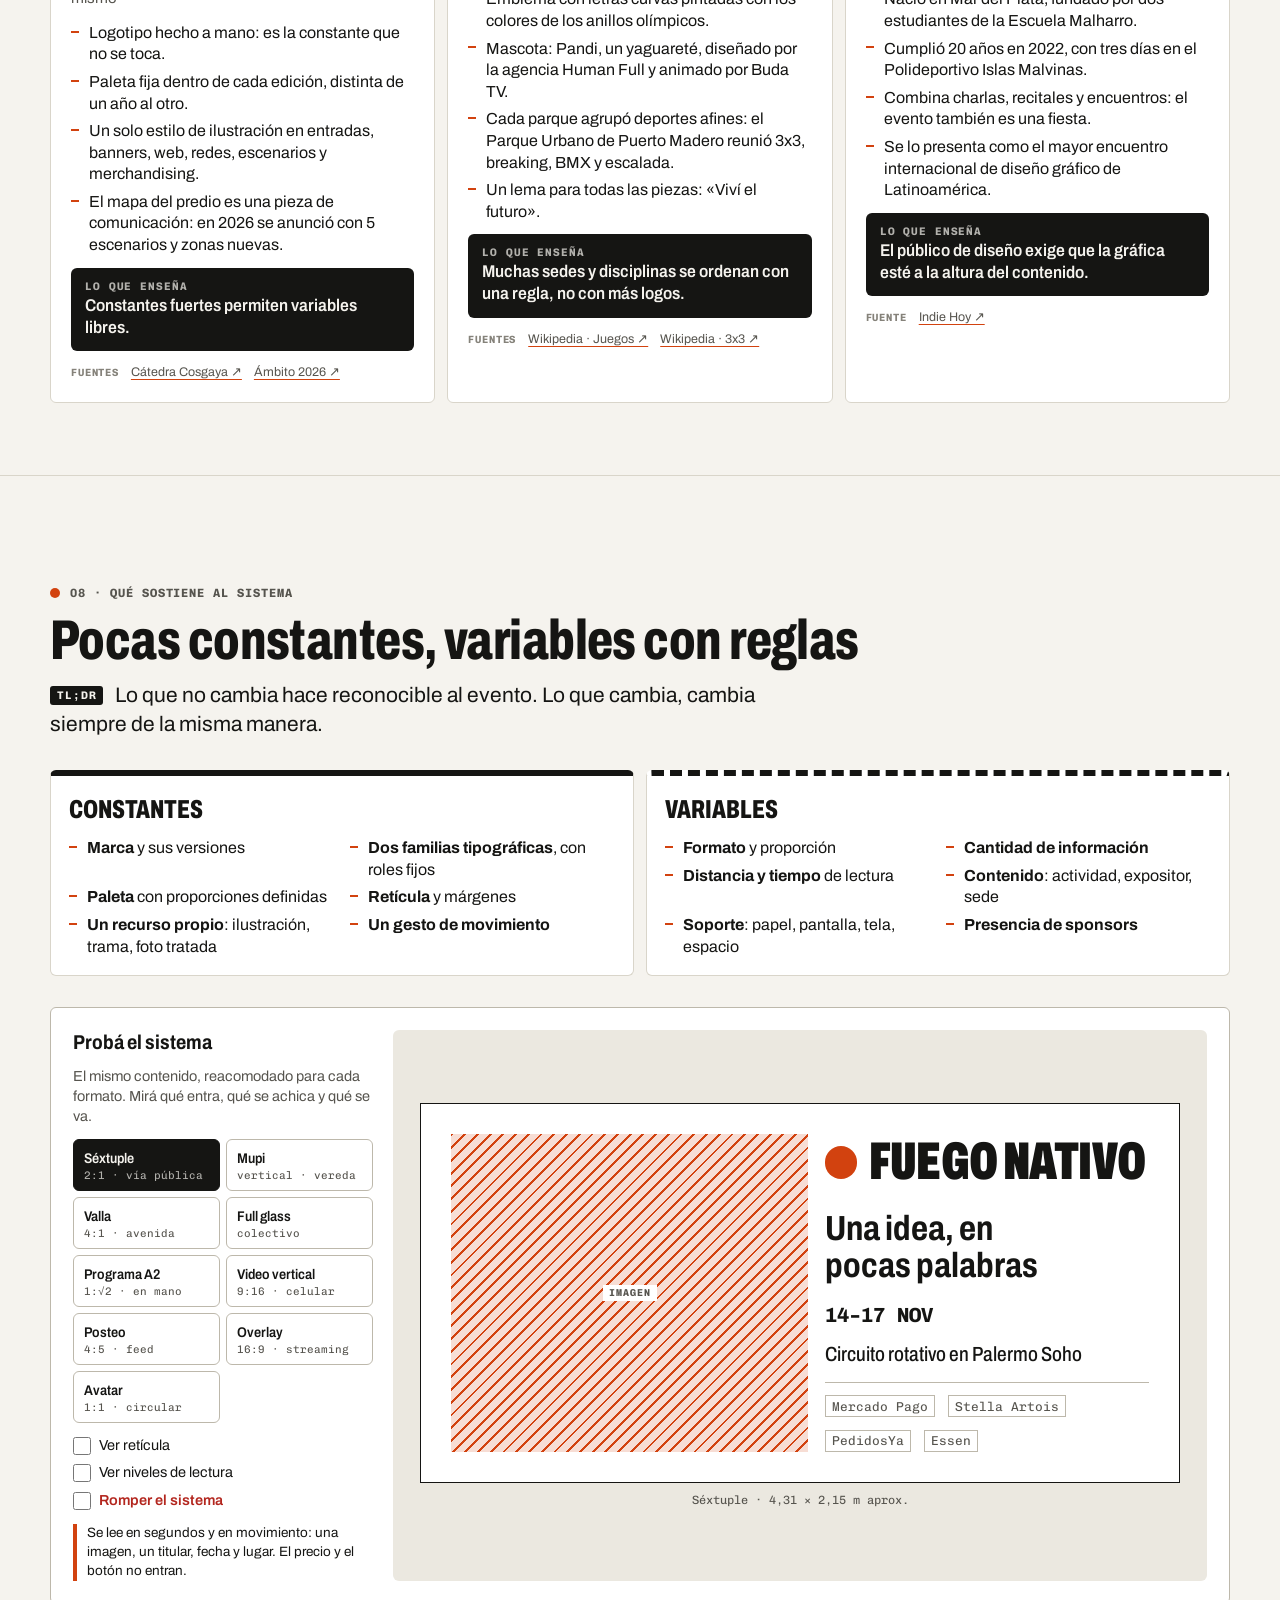
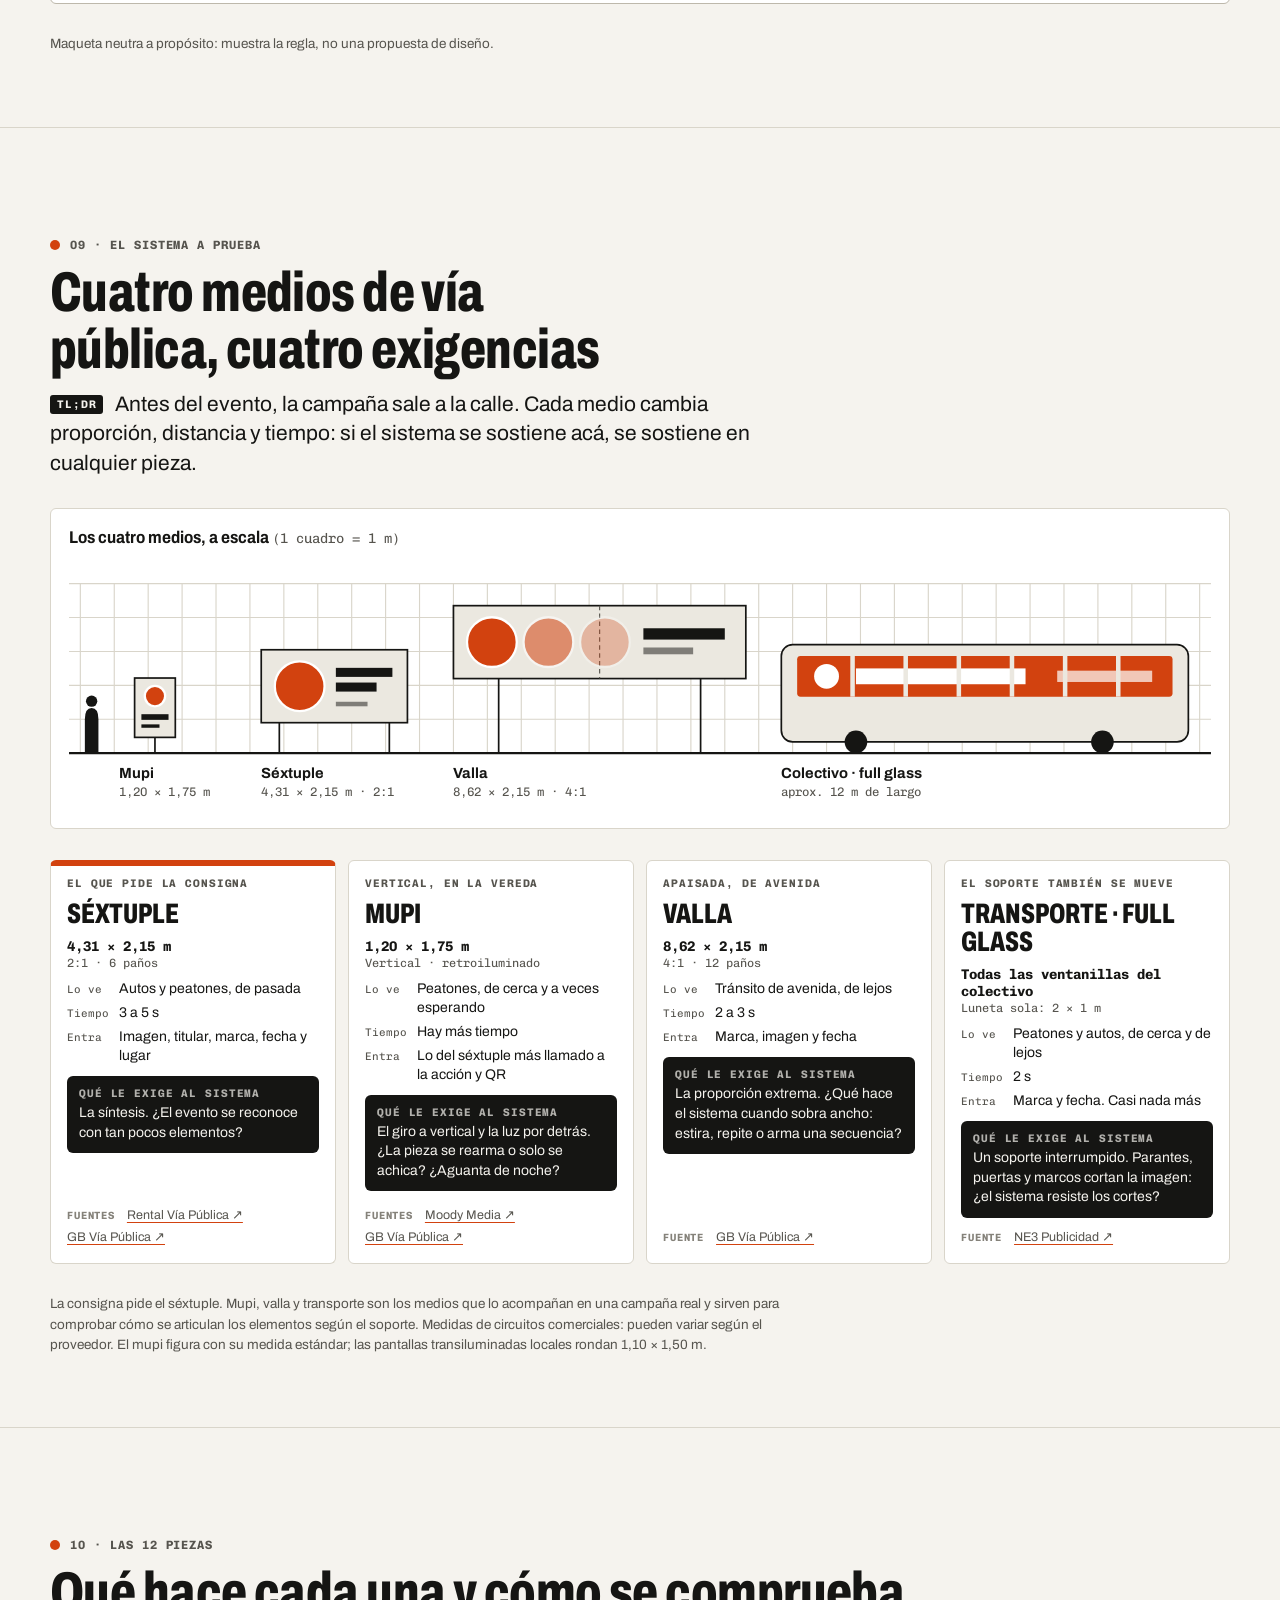
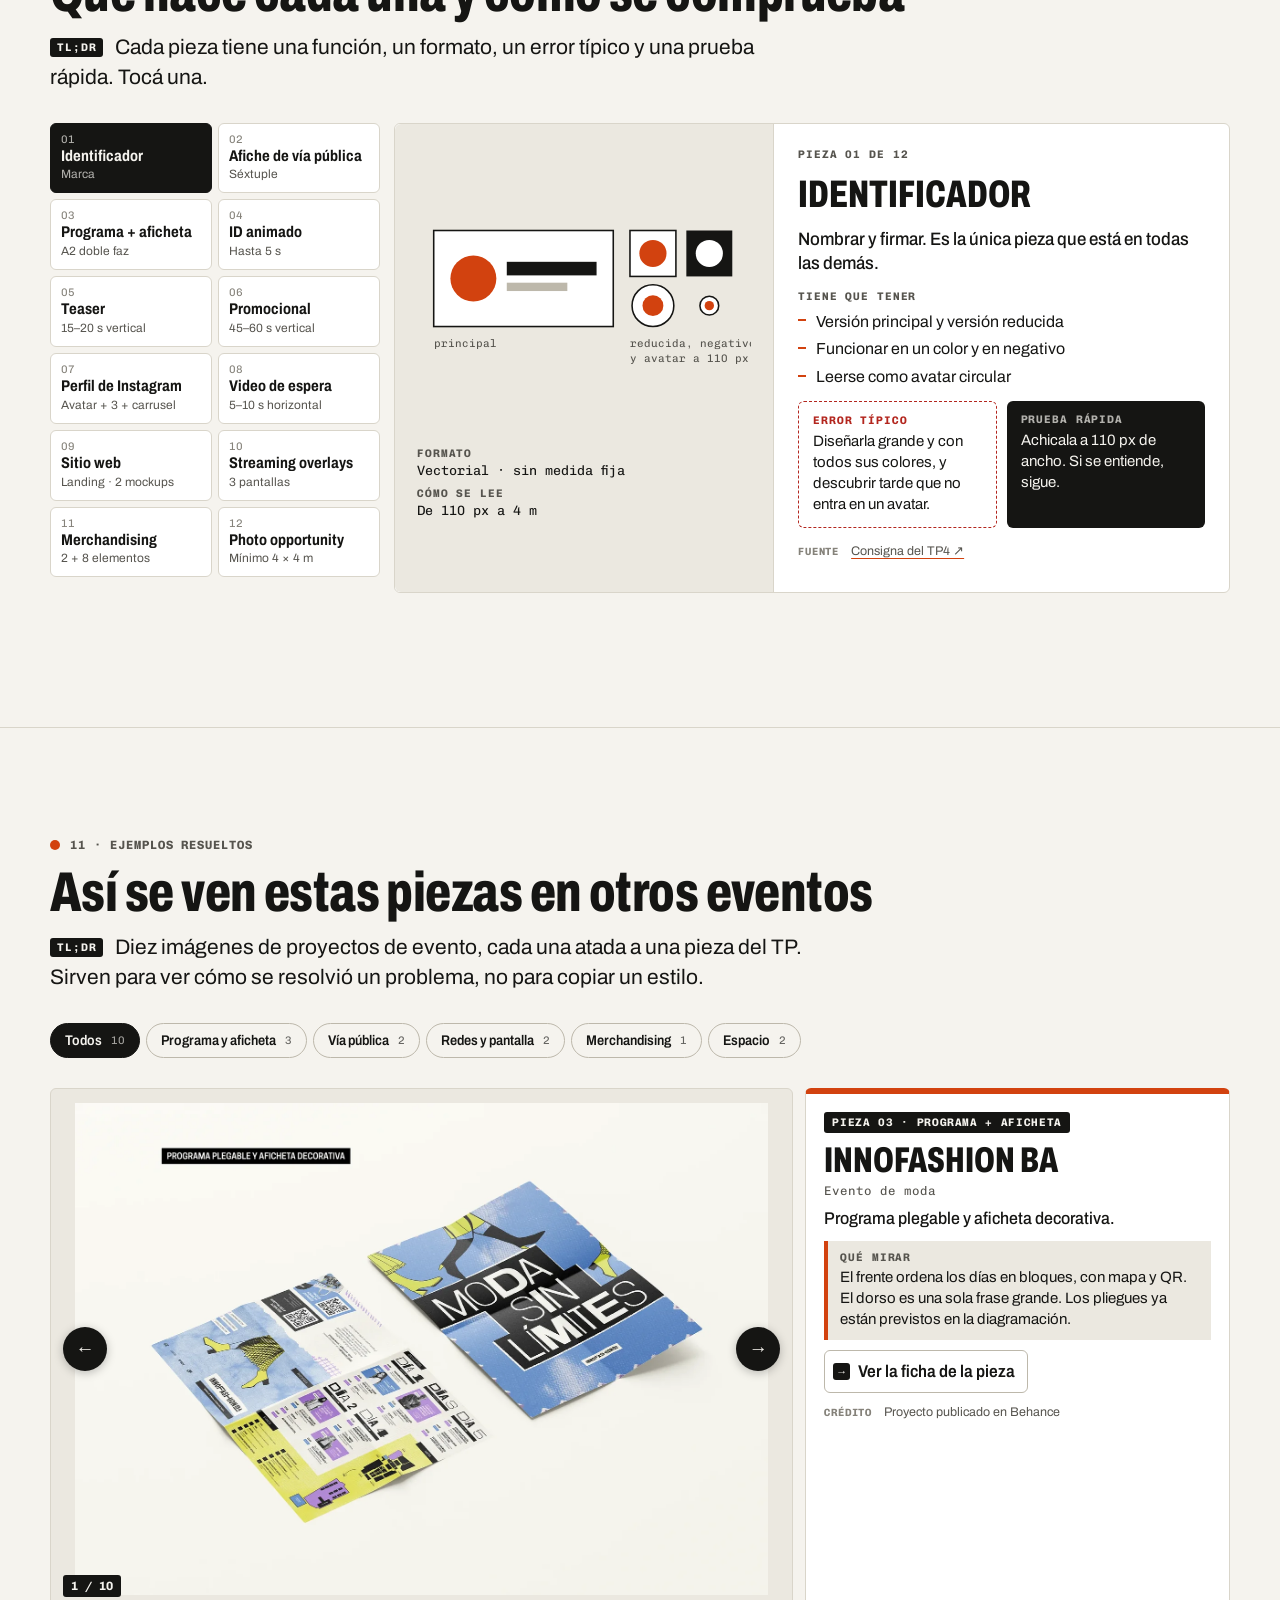
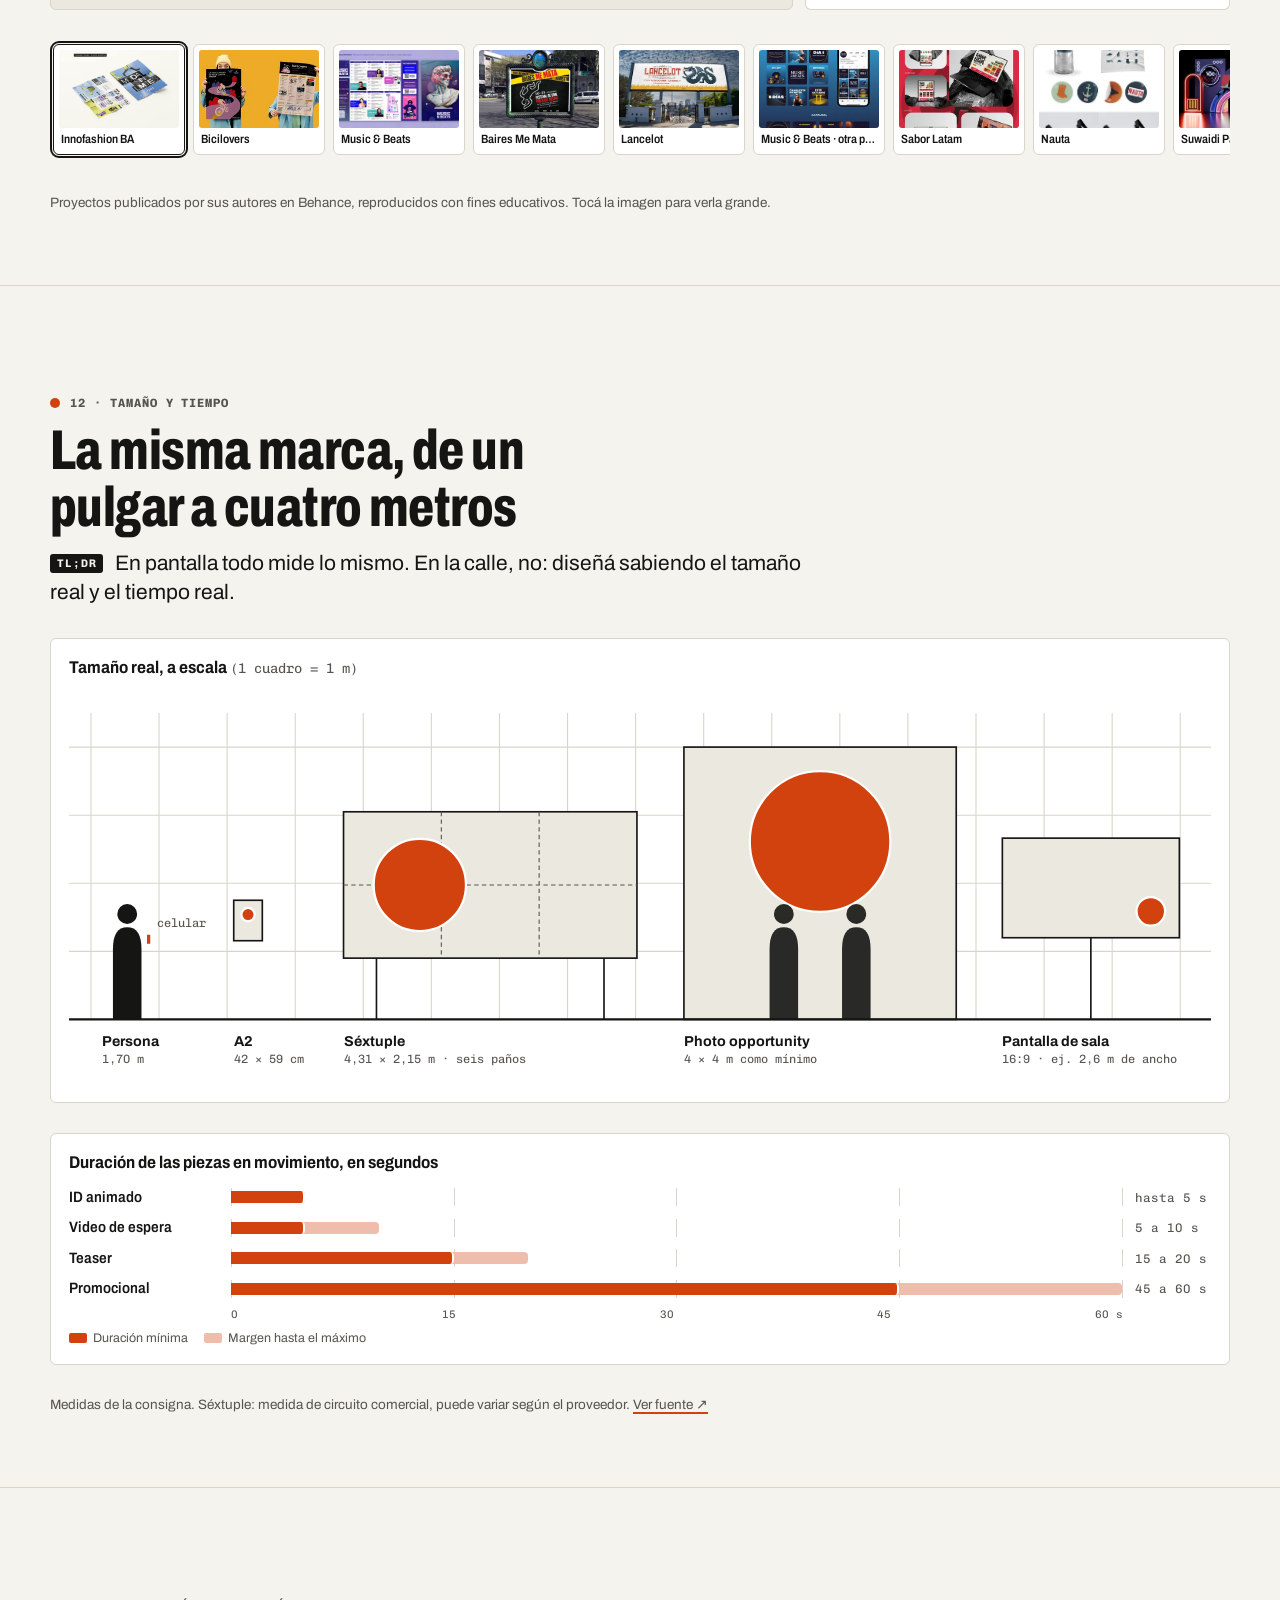
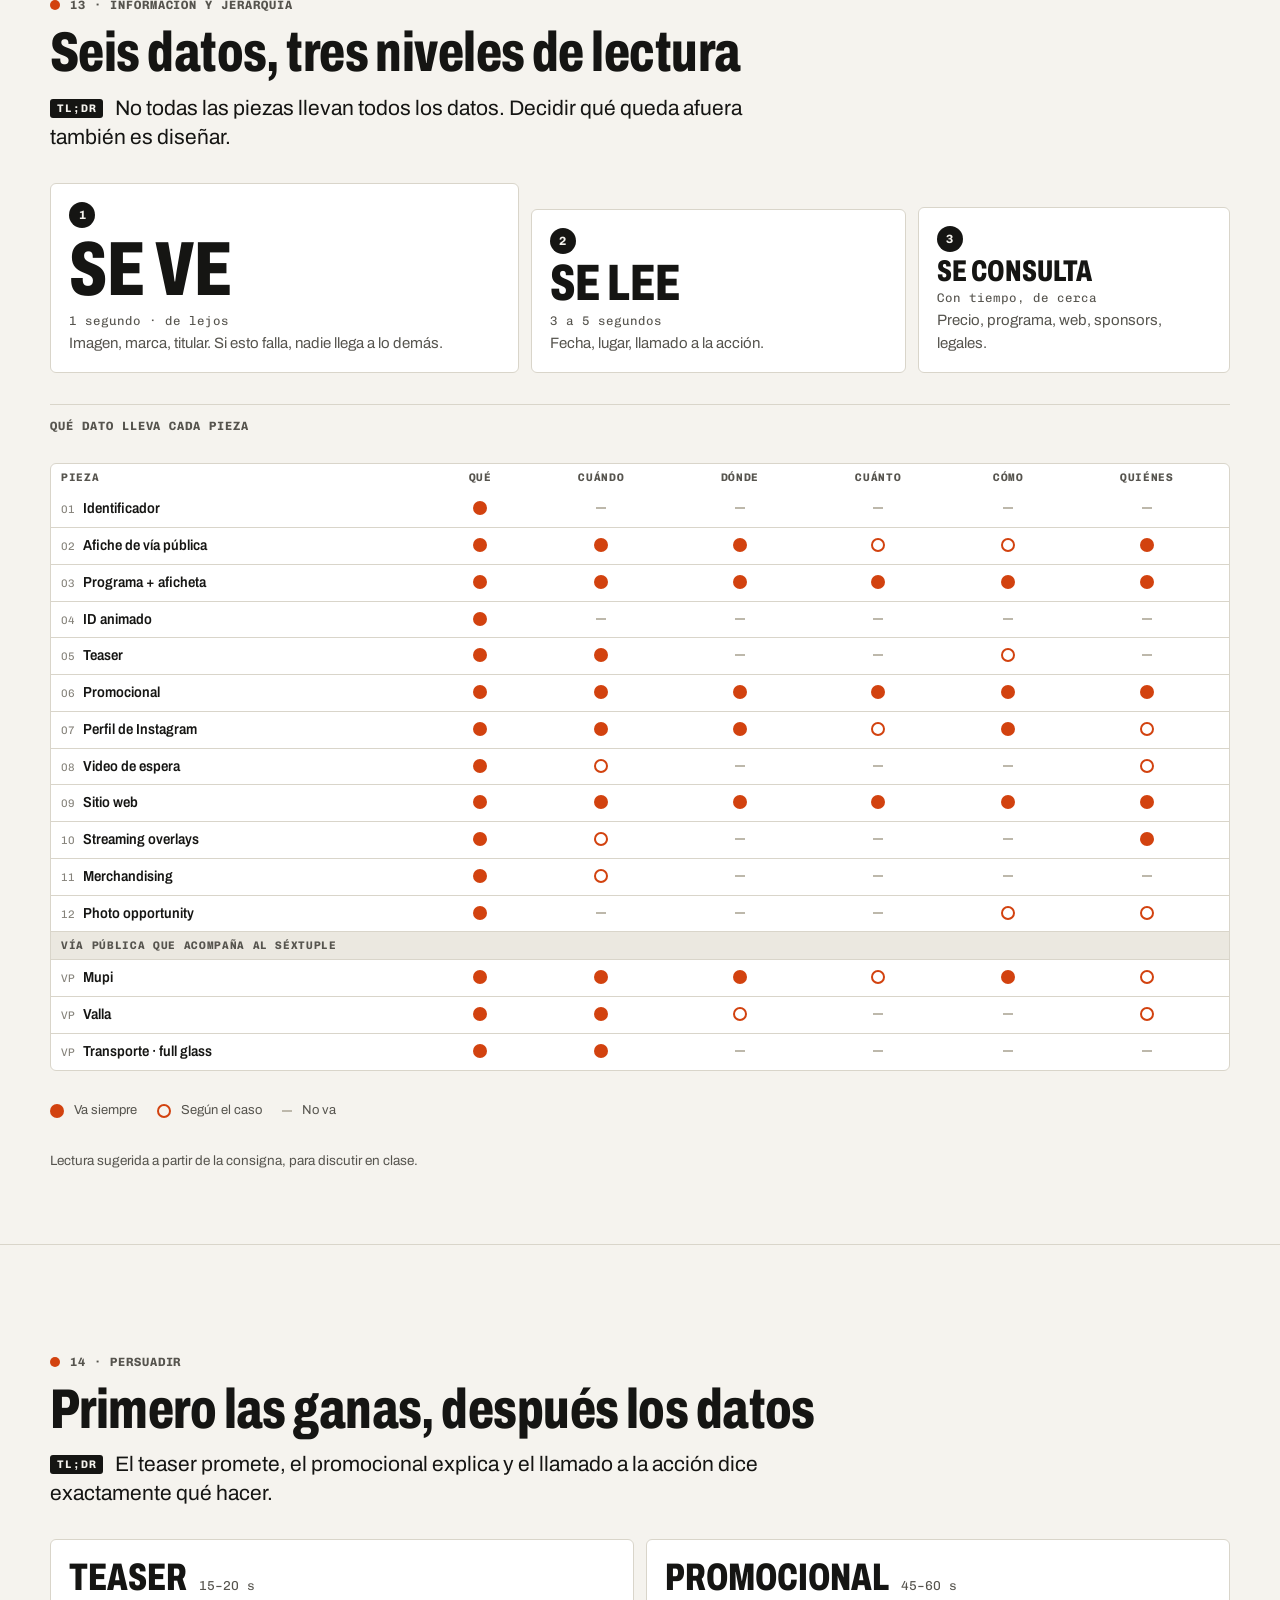
==== commit a550fc96: "ppt" ====
--- a/index.html
+++ b/index.html
@@ -47,6 +47,7 @@
     <h1 class="mega">Sistema gráfico<br>para un evento</h1>
     <p class="bajada">Qué se espera, cómo se suele mostrar y qué sostiene a un sistema prolijo, utilizable y concreto.</p>
     <div class="portada__temas" id="portadaTemas"></div>
+    <p><a class="btn-clase" href="clase.html">Abrir la presentación de clase en slides →</a></p>
     <p class="ayuda"><kbd>←</kbd> <kbd>→</kbd> para avanzar · elegí tu tema y toda la presentación se adapta · los links con ↗ abren la fuente</p>
   </div>
 </section>
--- a/assets/css/styles.css
+++ b/assets/css/styles.css
@@ -649,3 +649,7 @@
 .visor img { max-width: 94vw; max-height: 86vh; width: auto; height: auto; display: block; border-radius: 3px; }
 .visor__t { position: fixed; left: 0; right: 0; bottom: 14px; text-align: center; color: #f3f1ea; font-size: 14px; padding: 0 60px; }
 .visor__x { position: fixed; top: 14px; right: 16px; width: 44px; height: 44px; border-radius: 50%; background: #f3f1ea; color: #151513; font-size: 18px; display: grid; place-items: center; }
+
+/* Enlace a la presentación de clase */
+.btn-clase { display: inline-flex; align-items: center; gap: 8px; background: var(--ink); color: var(--bg); text-decoration: none; border-radius: 99px; padding: 10px 18px; font-weight: 700; font-stretch: 88%; }
+.btn-clase:hover { background: var(--accent); color: var(--on-accent); }
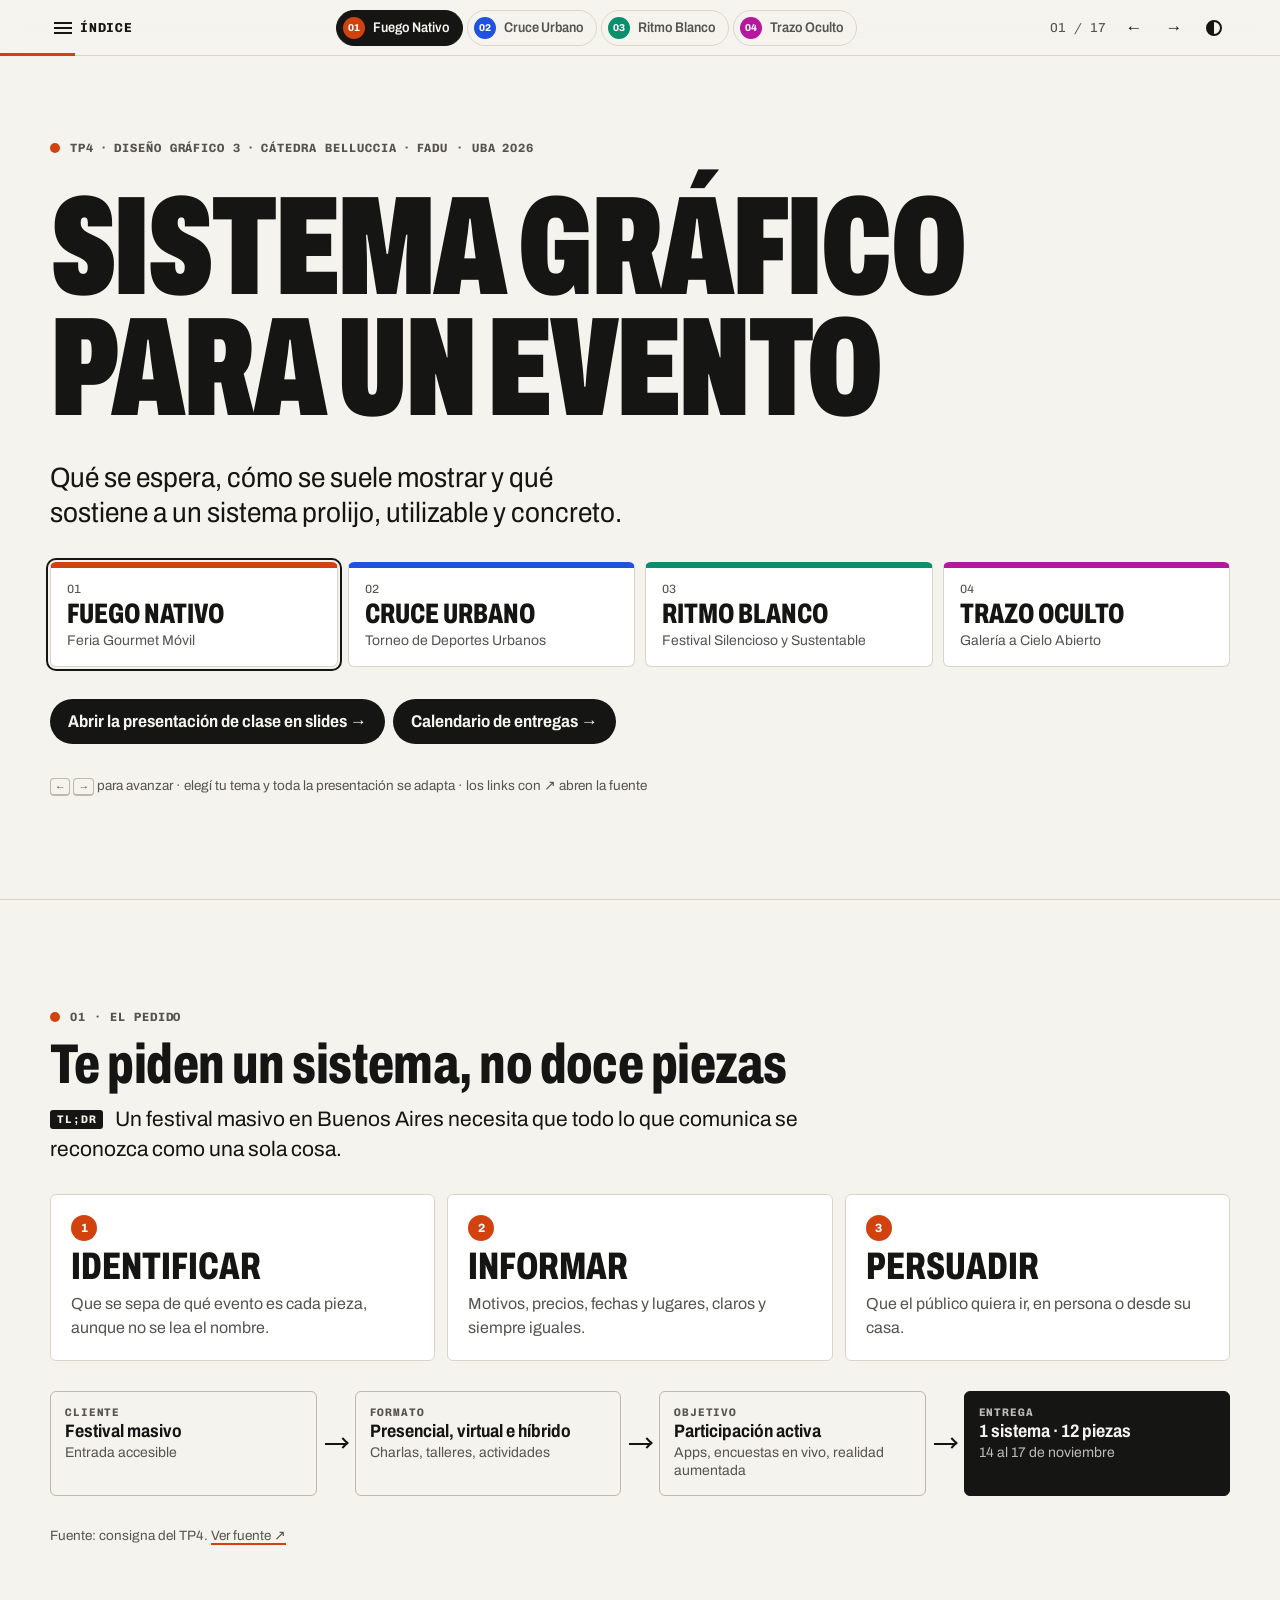
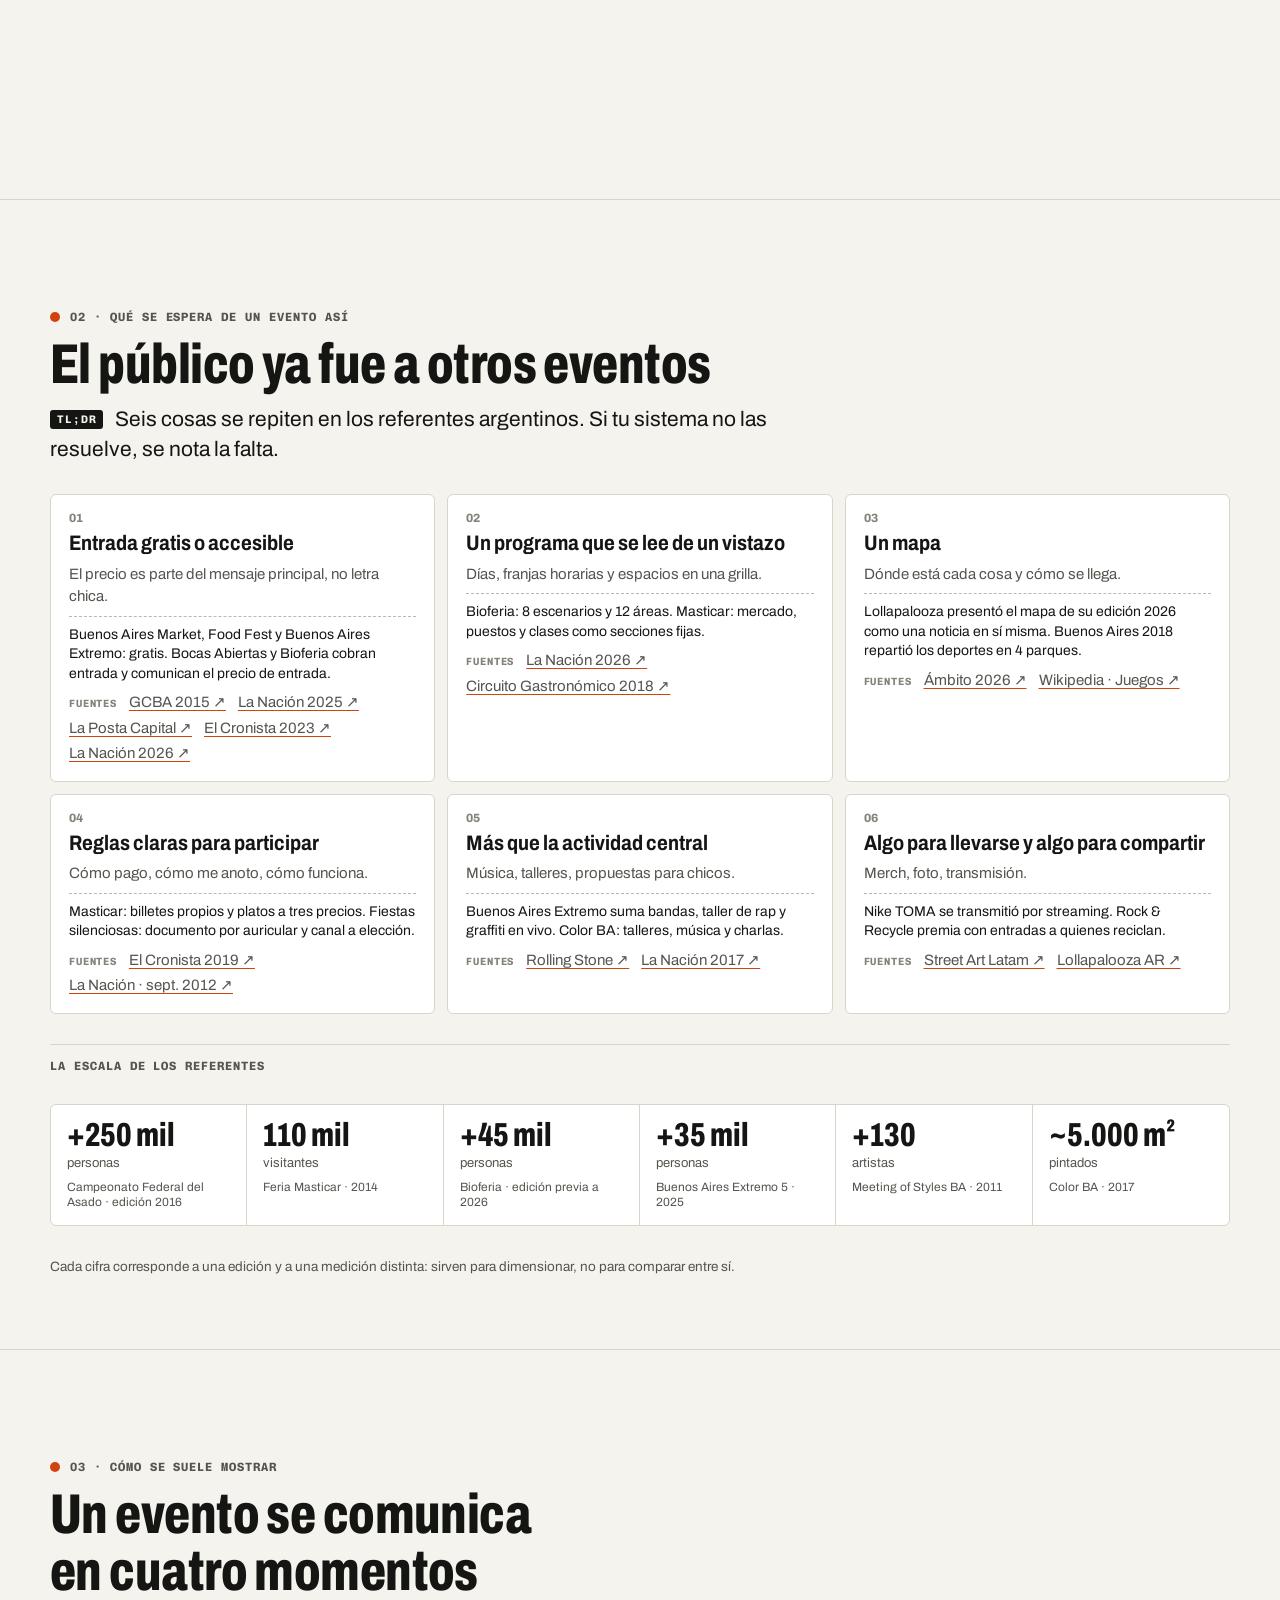
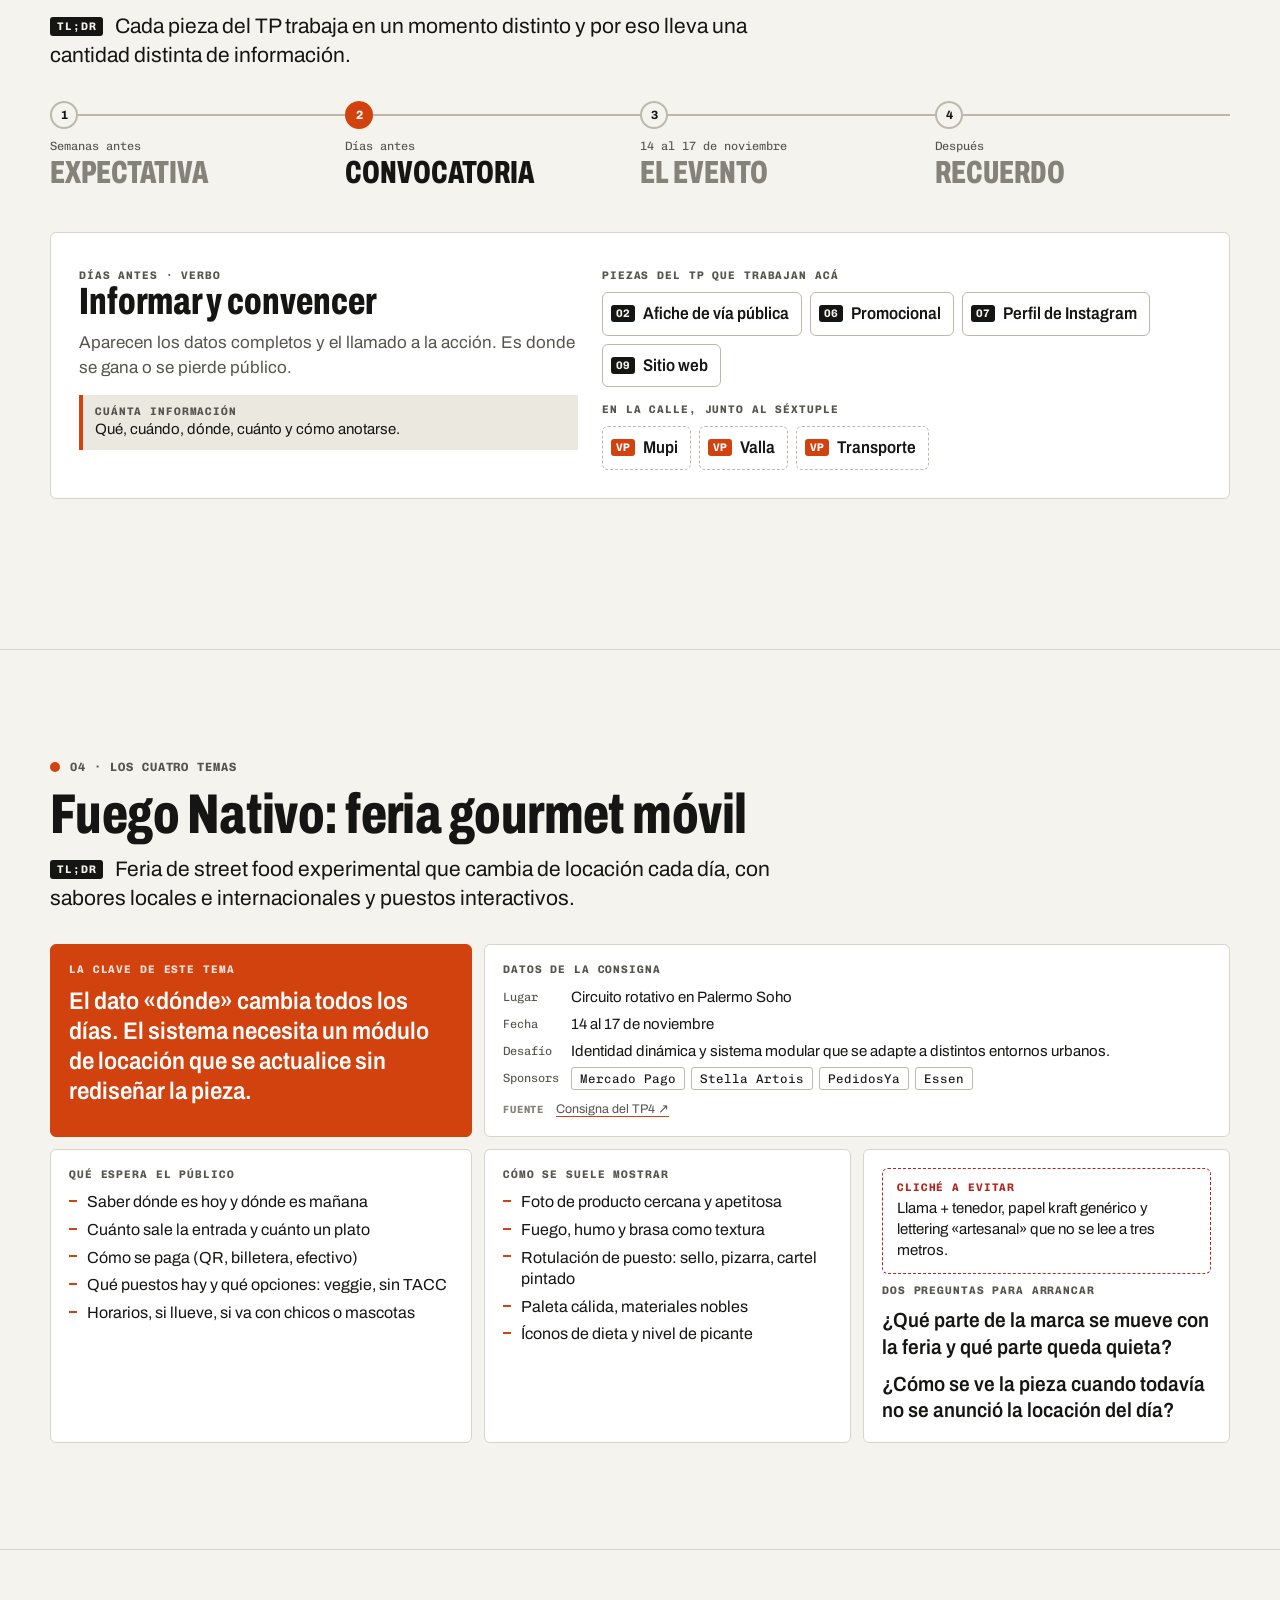
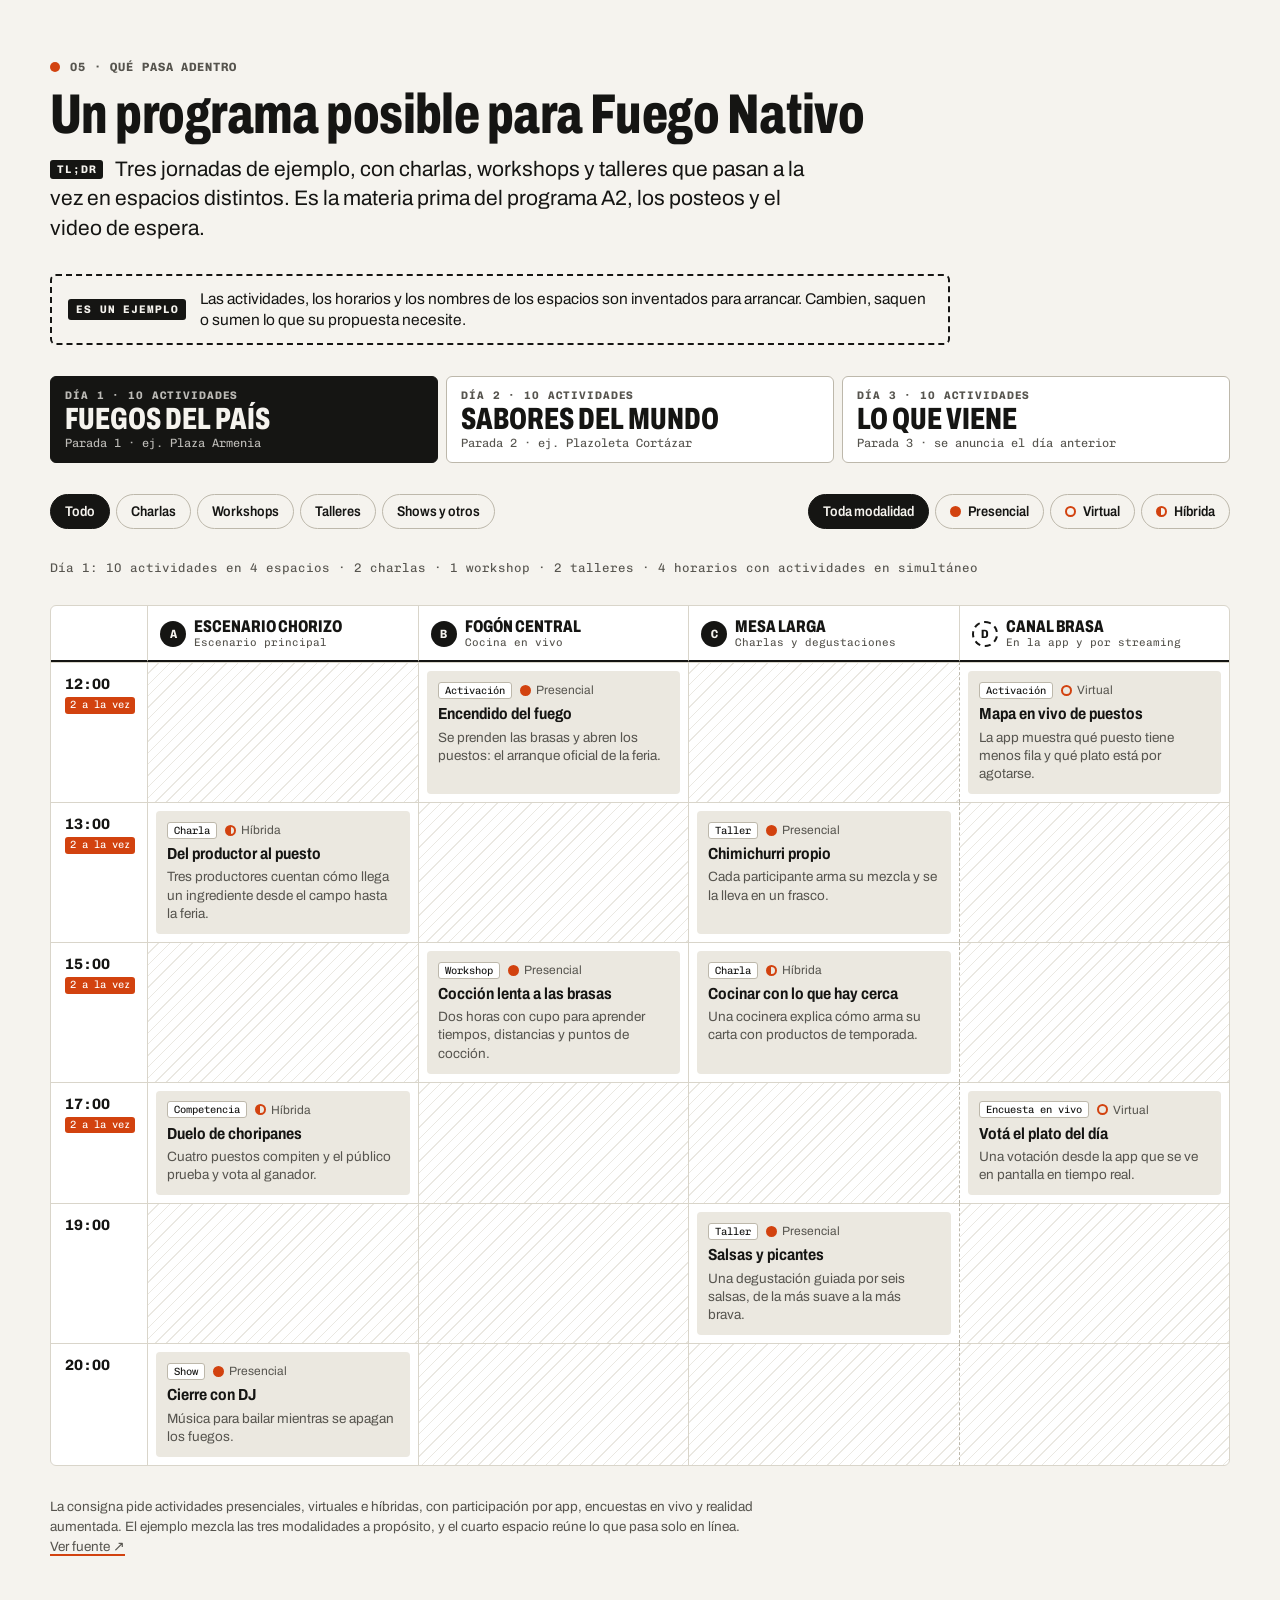
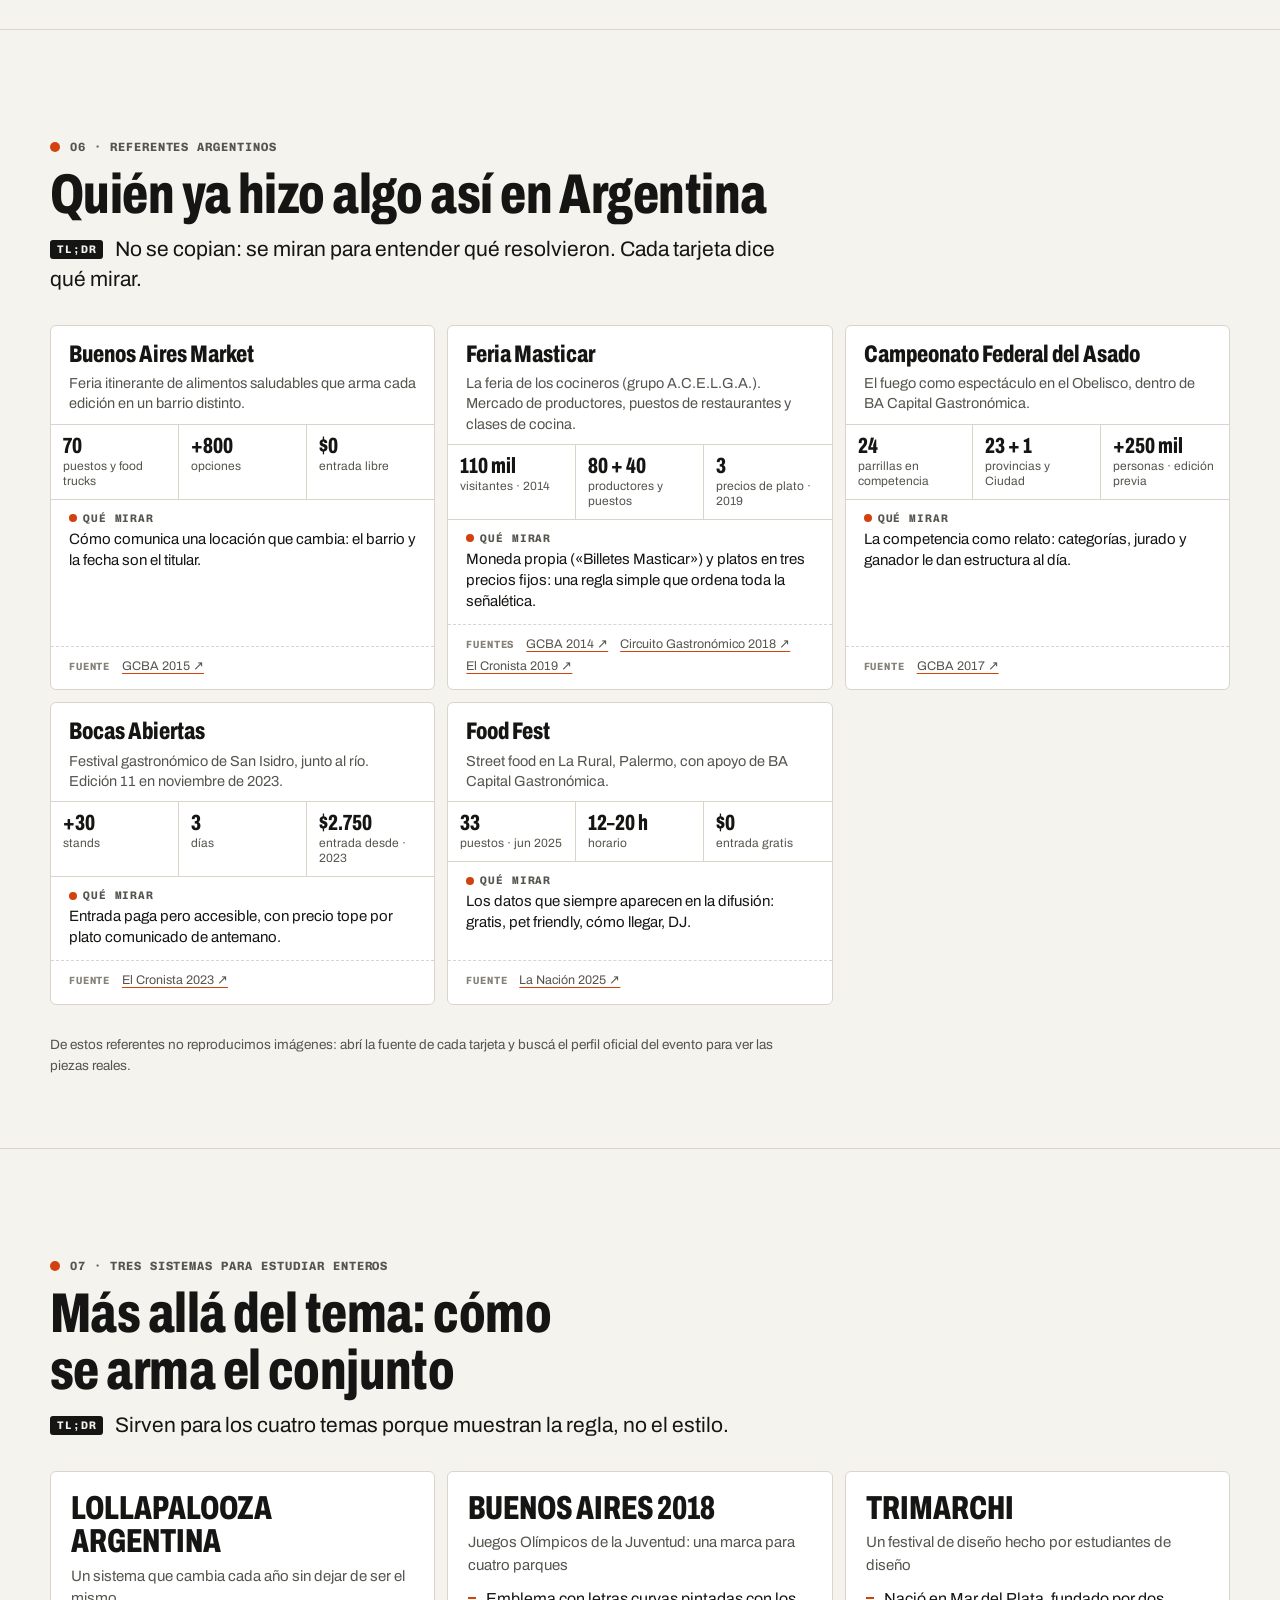
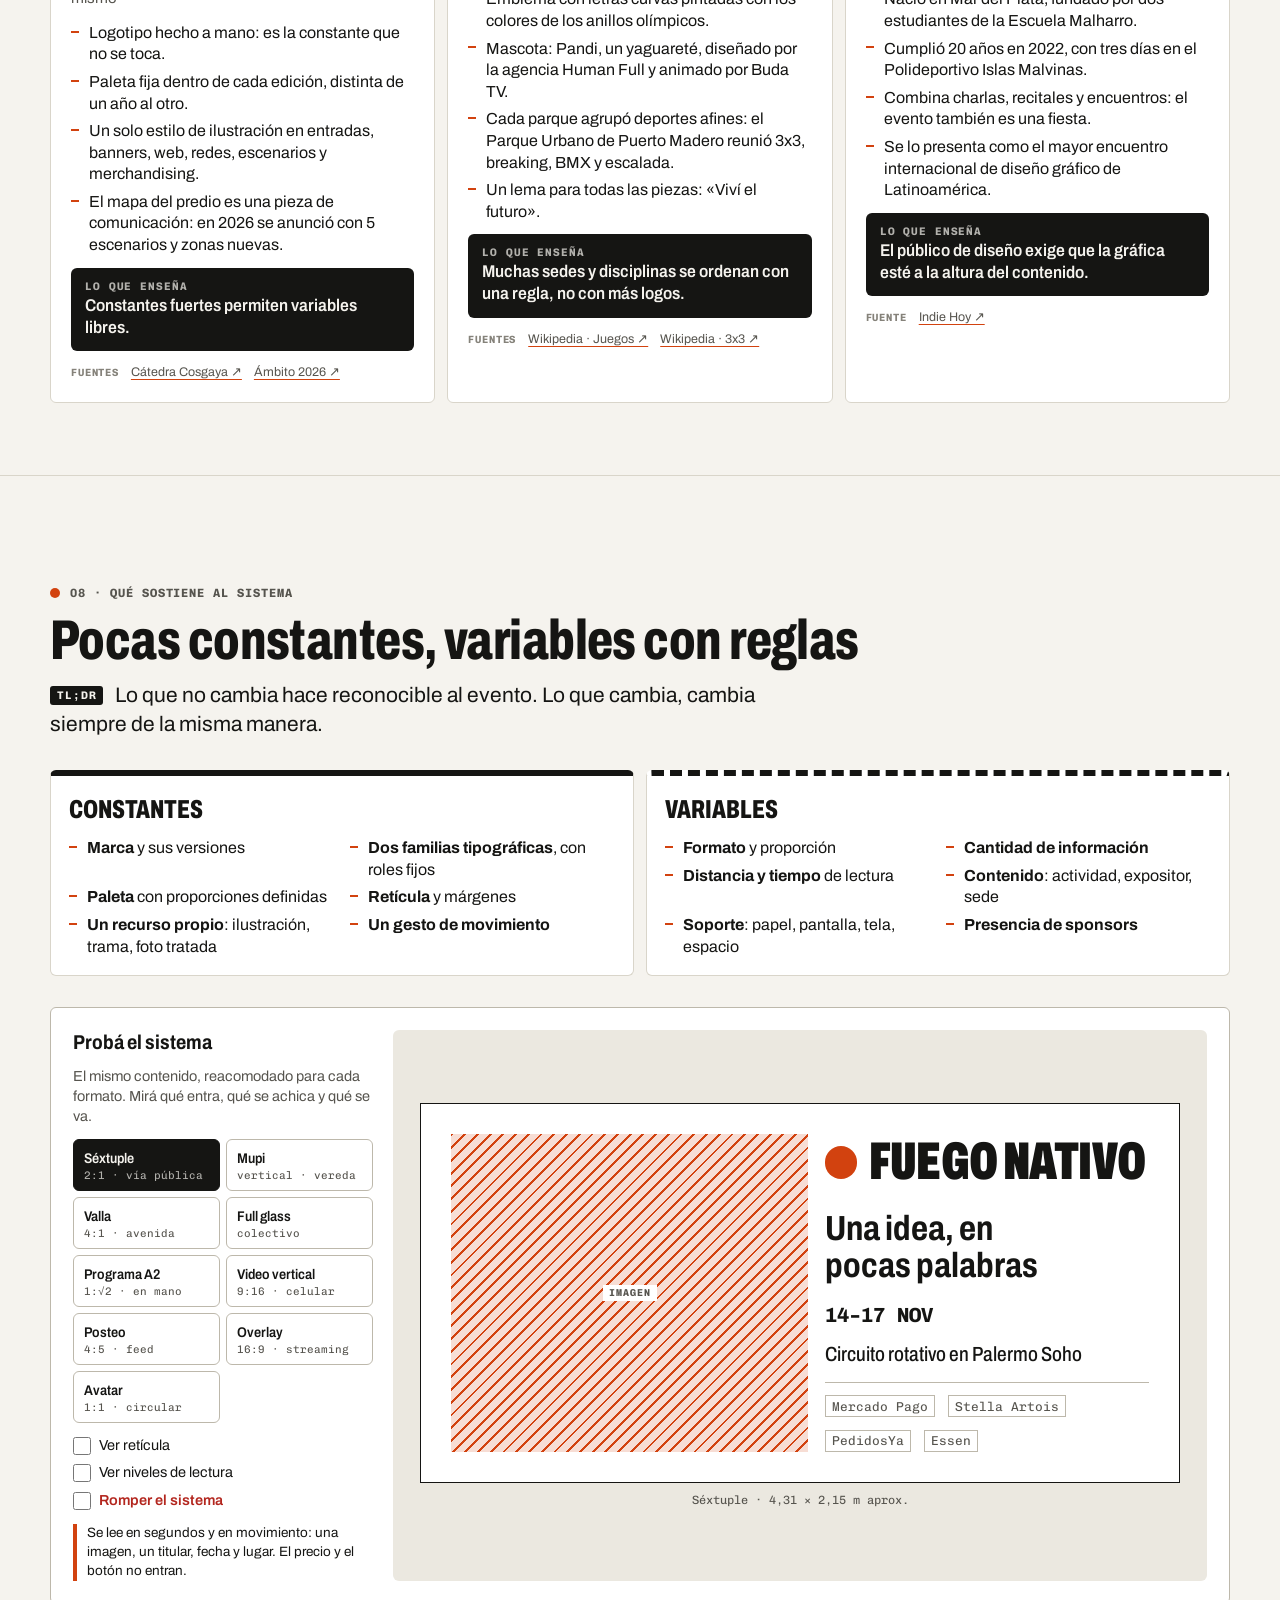
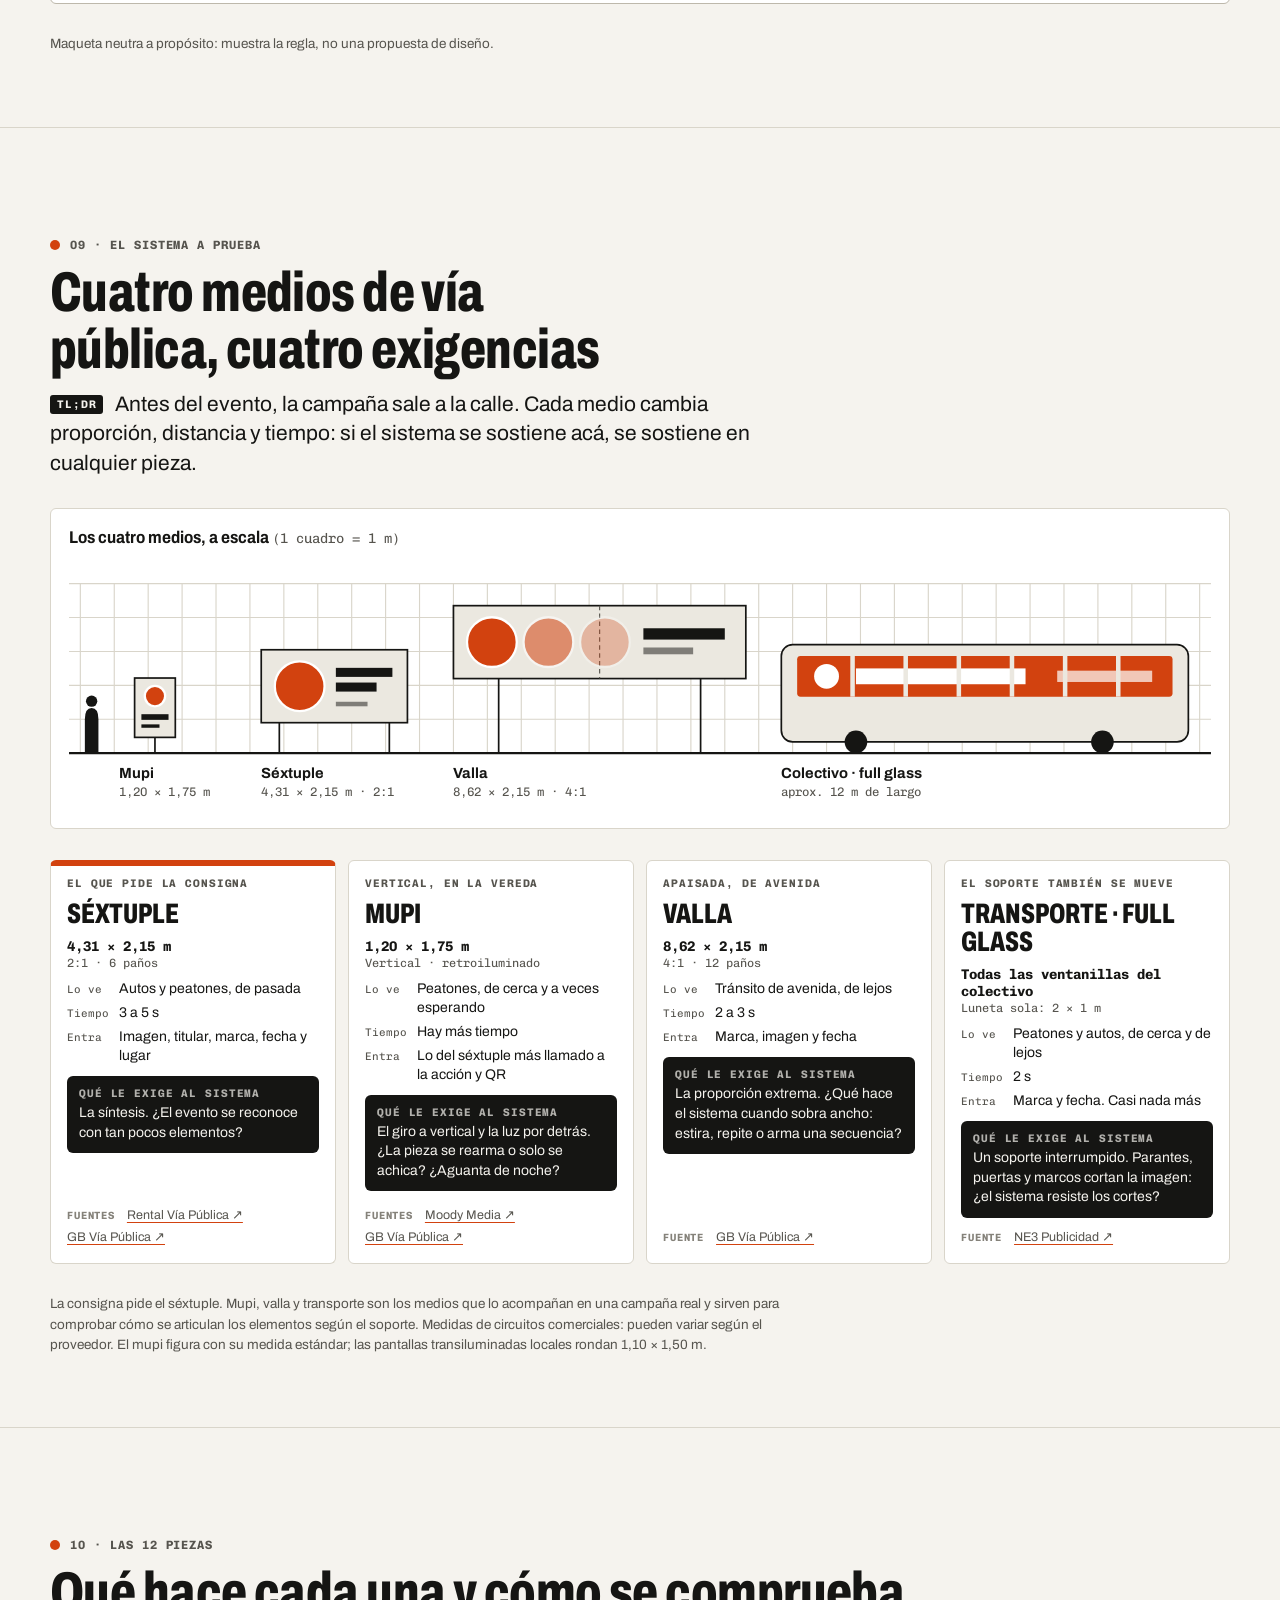
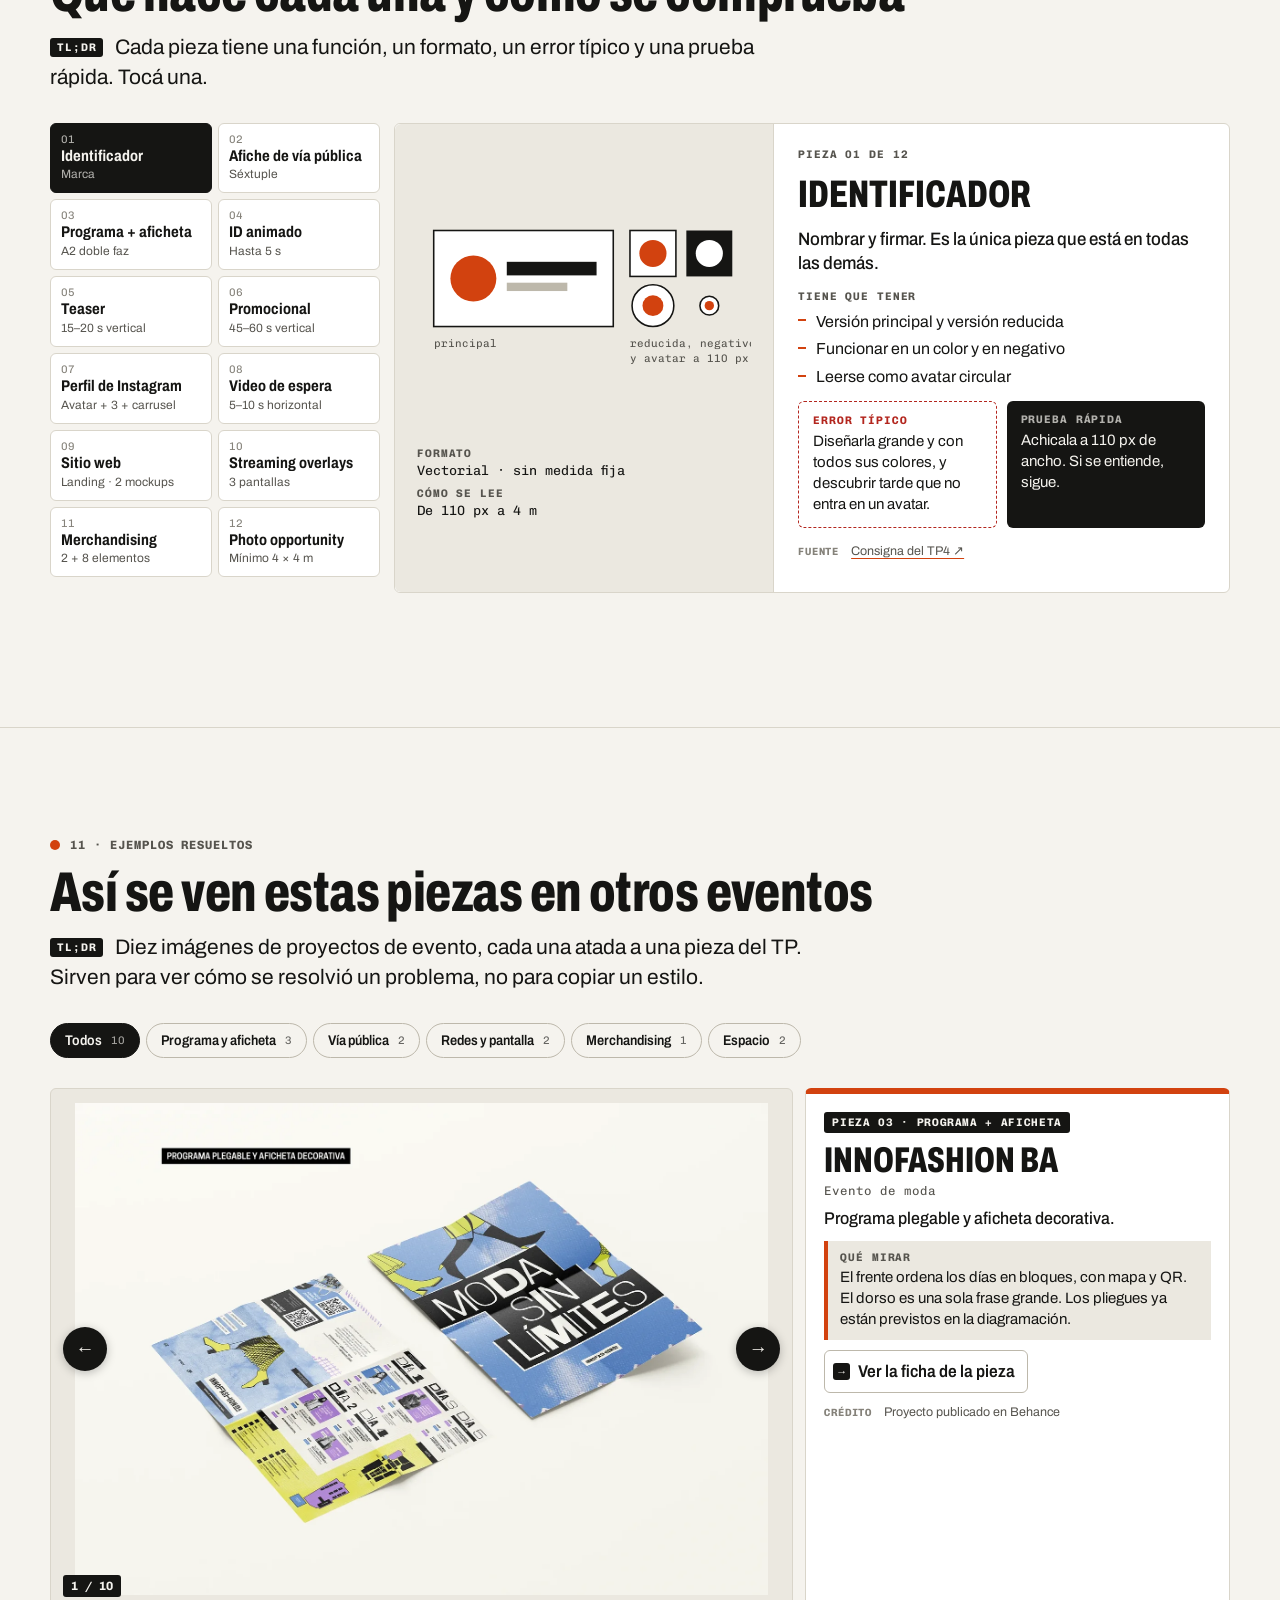
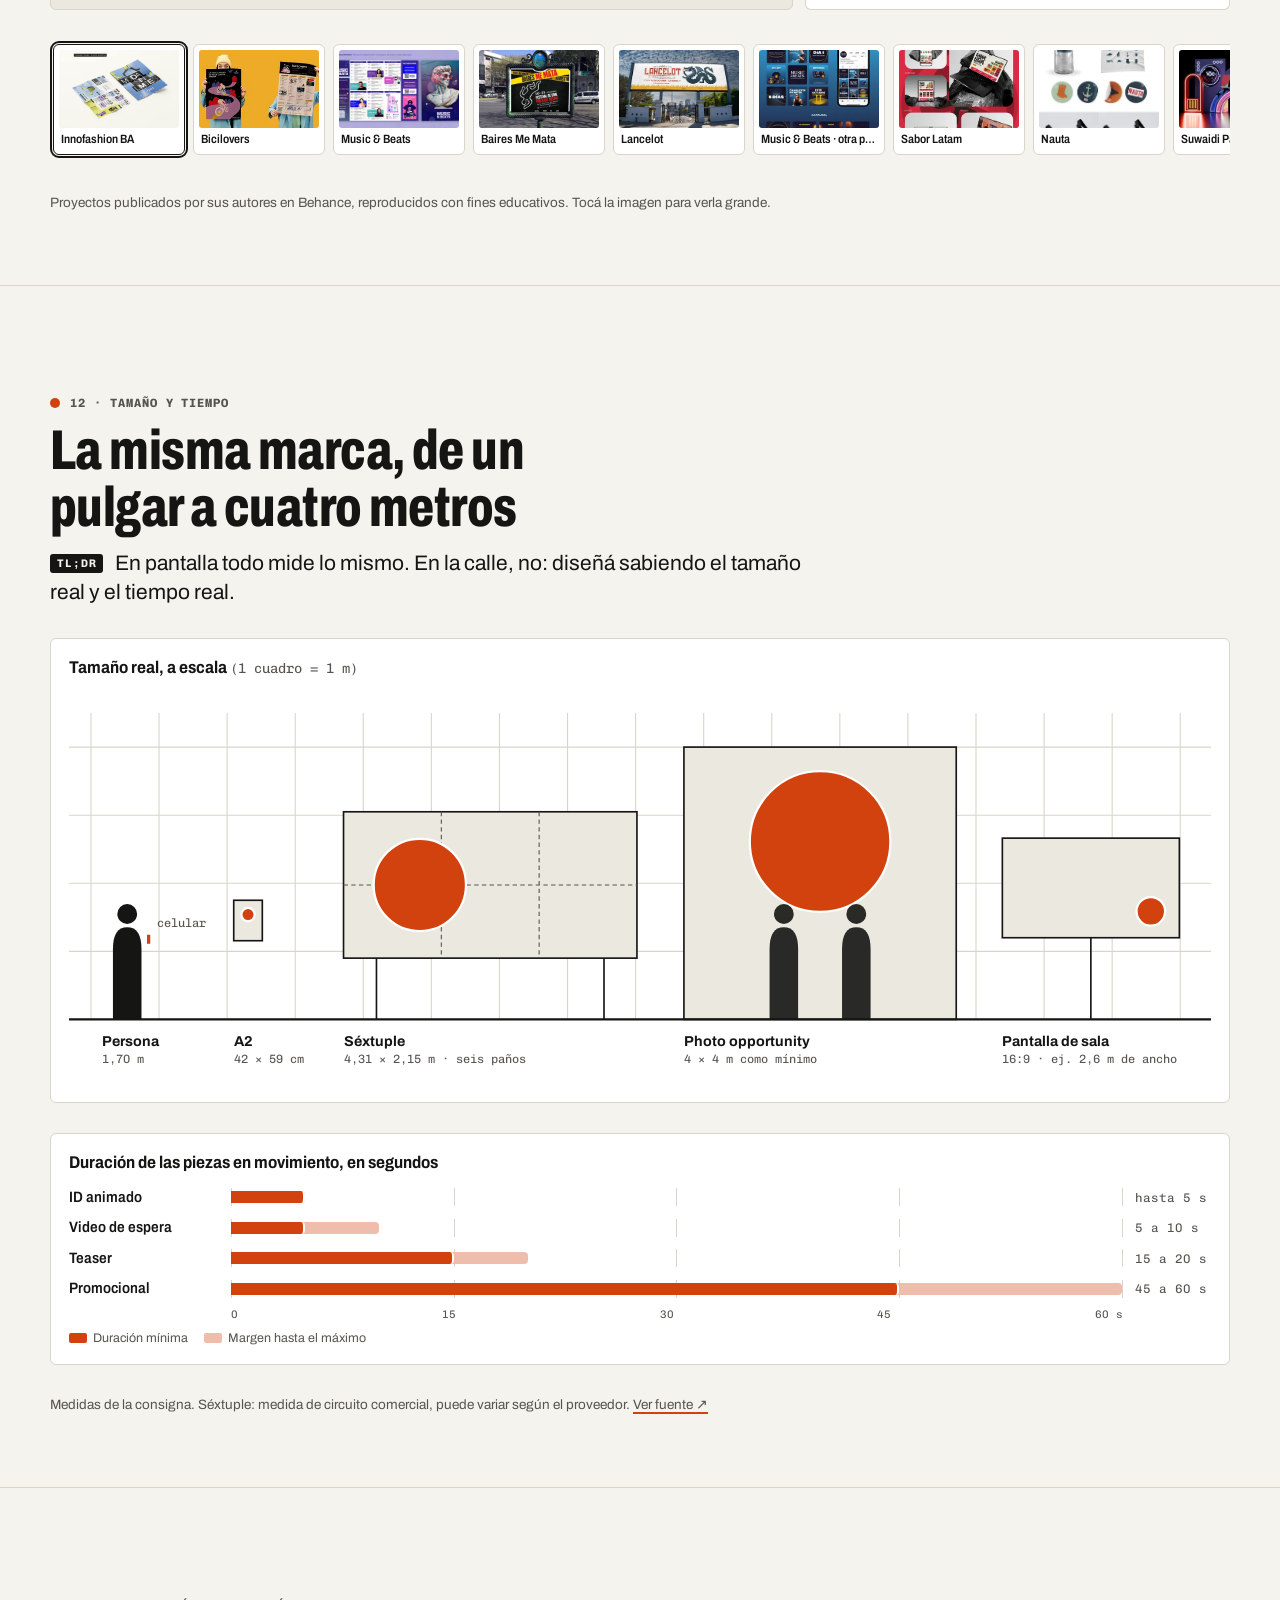
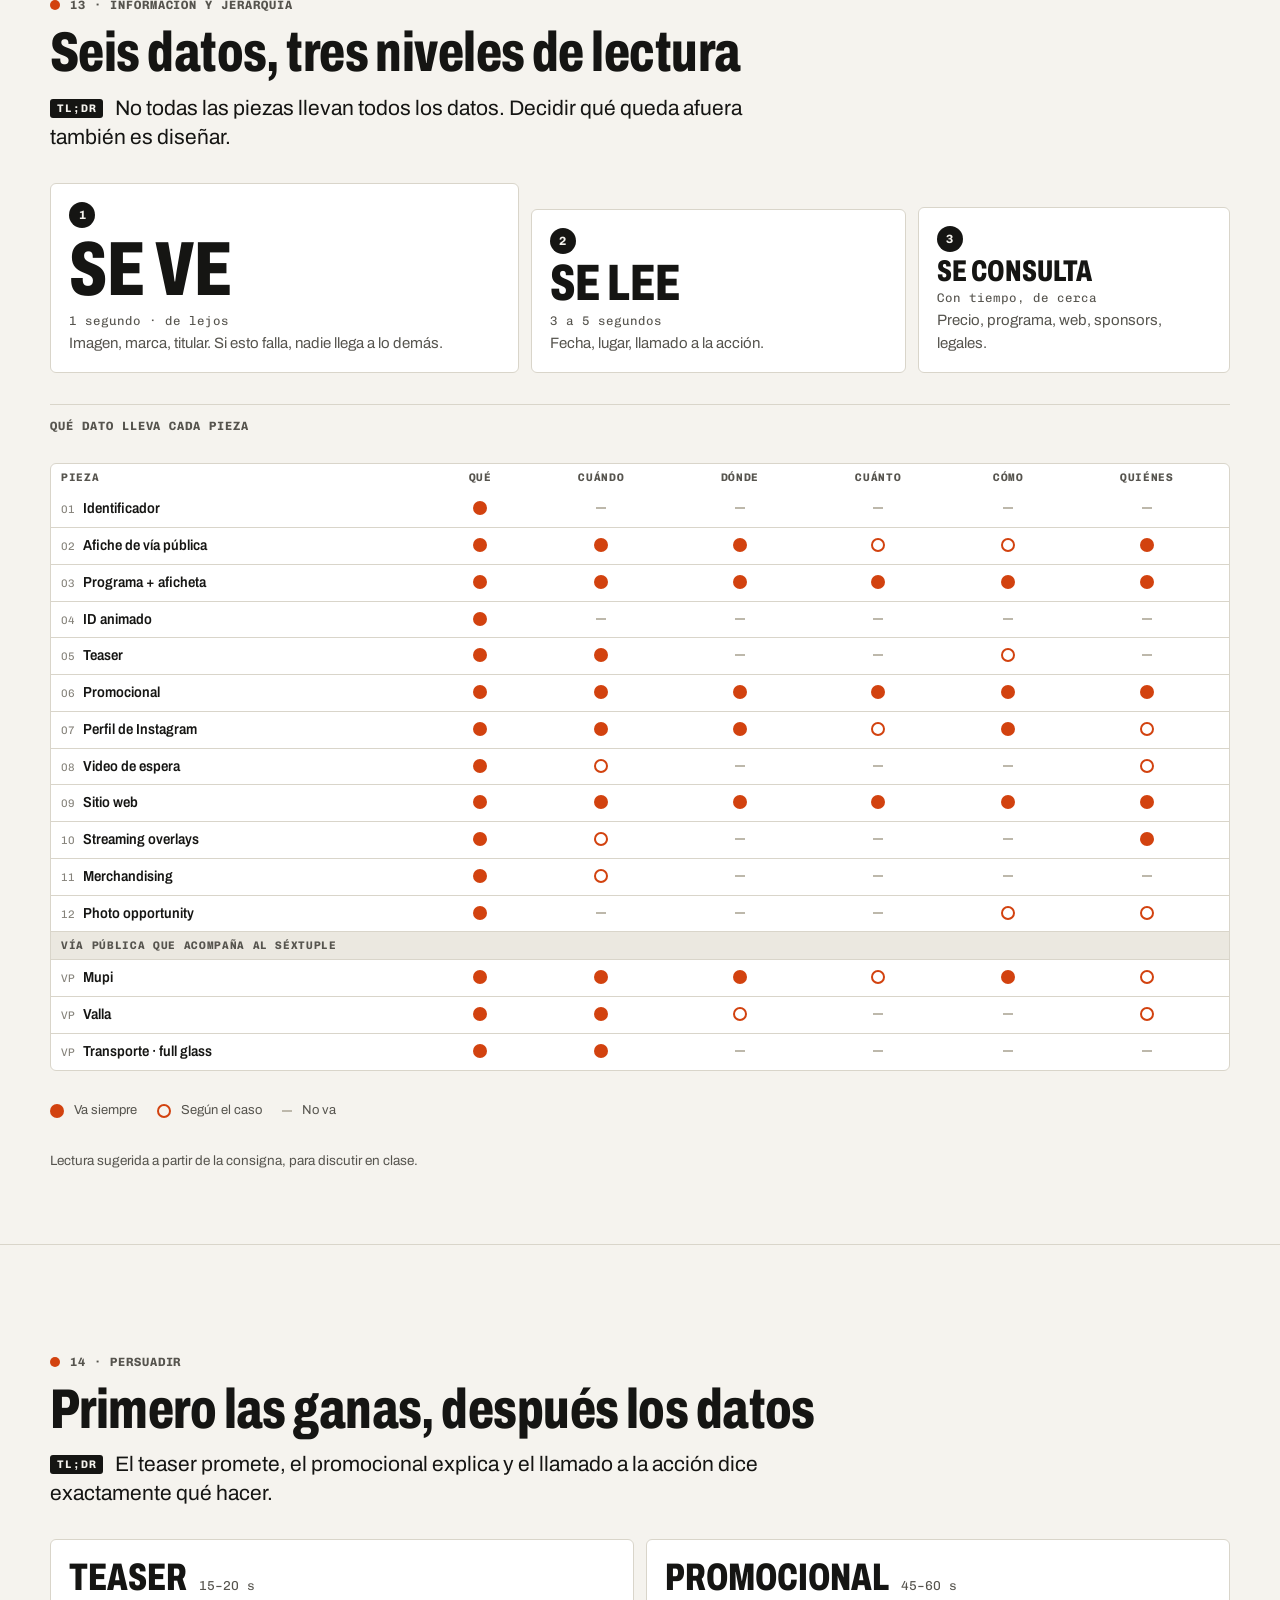
==== commit 504442ec: "calendar" ====
--- a/index.html
+++ b/index.html
@@ -47,7 +47,7 @@
     <h1 class="mega">Sistema gráfico<br>para un evento</h1>
     <p class="bajada">Qué se espera, cómo se suele mostrar y qué sostiene a un sistema prolijo, utilizable y concreto.</p>
     <div class="portada__temas" id="portadaTemas"></div>
-    <p><a class="btn-clase" href="clase.html">Abrir la presentación de clase en slides →</a></p>
+    <p style="display:flex;flex-wrap:wrap;gap:8px"><a class="btn-clase" href="clase.html">Abrir la presentación de clase en slides →</a><a class="btn-clase" href="calendario.html">Calendario de entregas →</a></p>
     <p class="ayuda"><kbd>←</kbd> <kbd>→</kbd> para avanzar · elegí tu tema y toda la presentación se adapta · los links con ↗ abren la fuente</p>
   </div>
 </section>
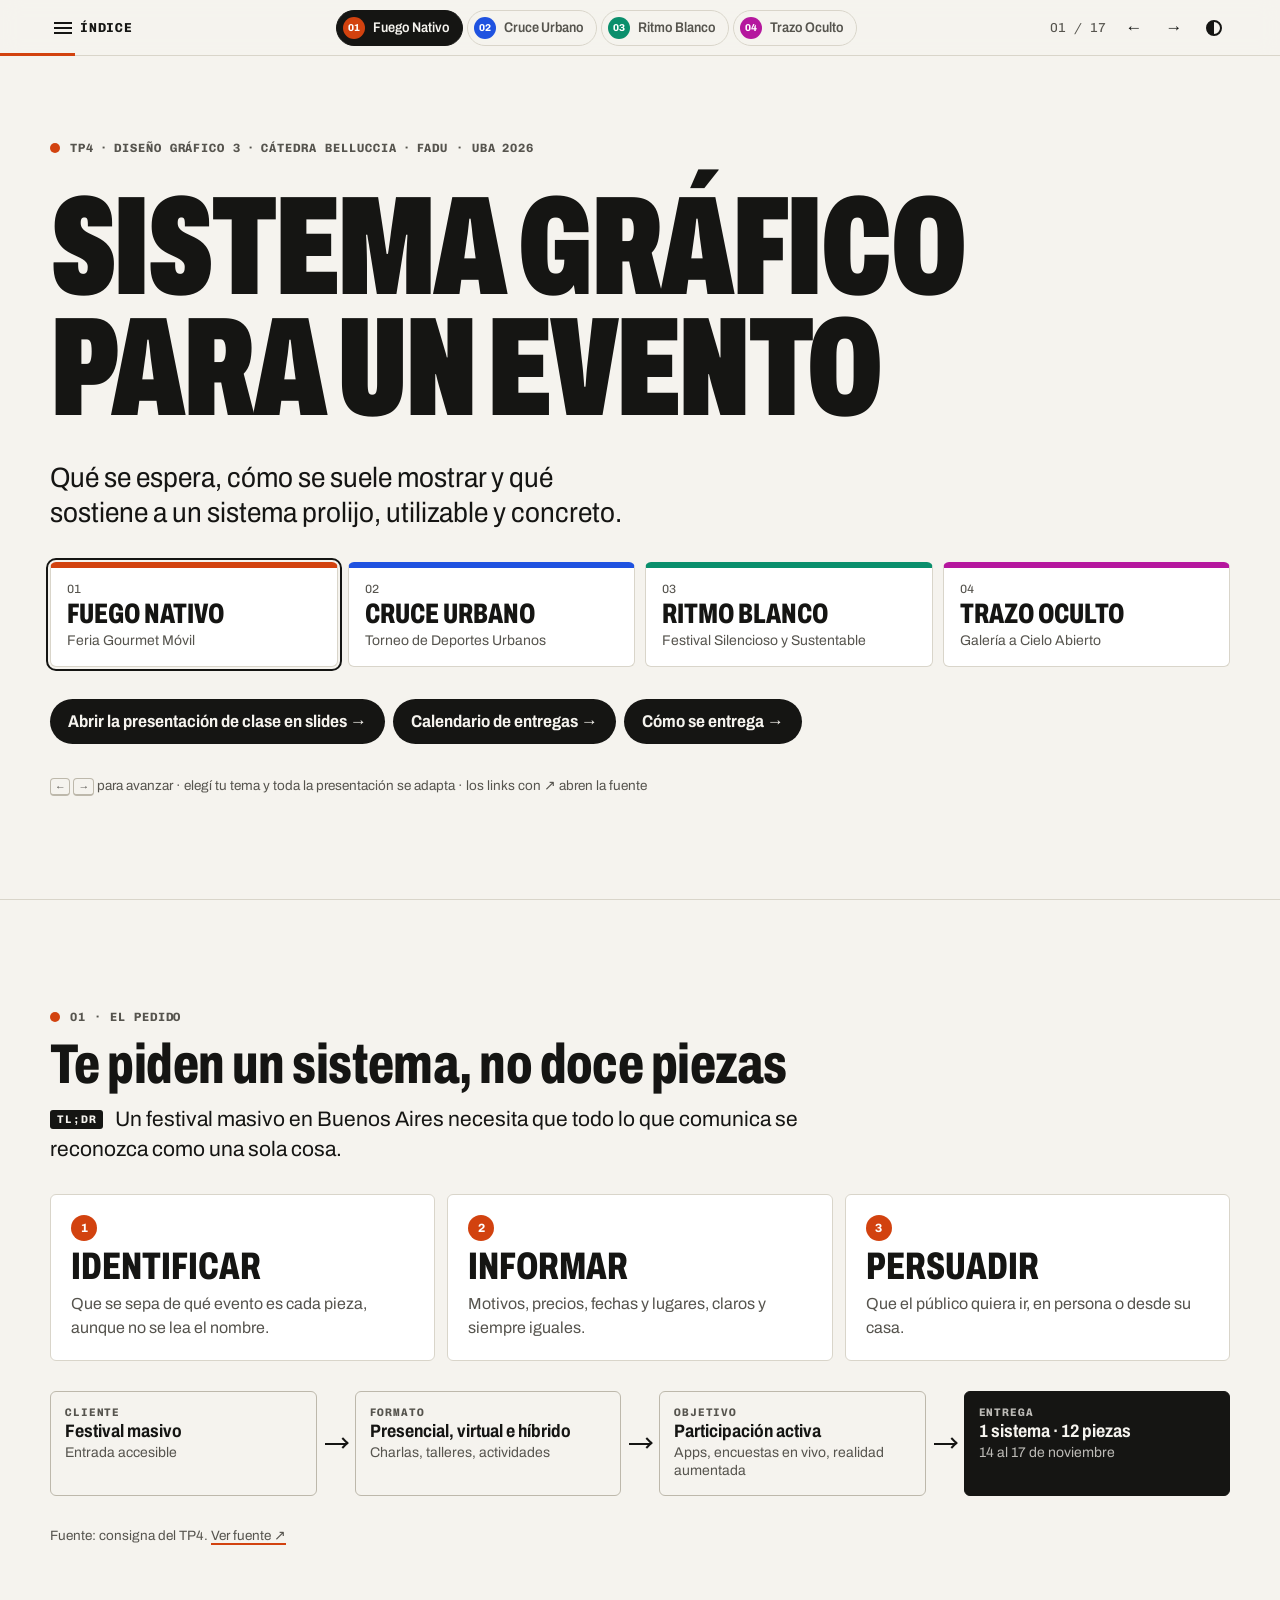
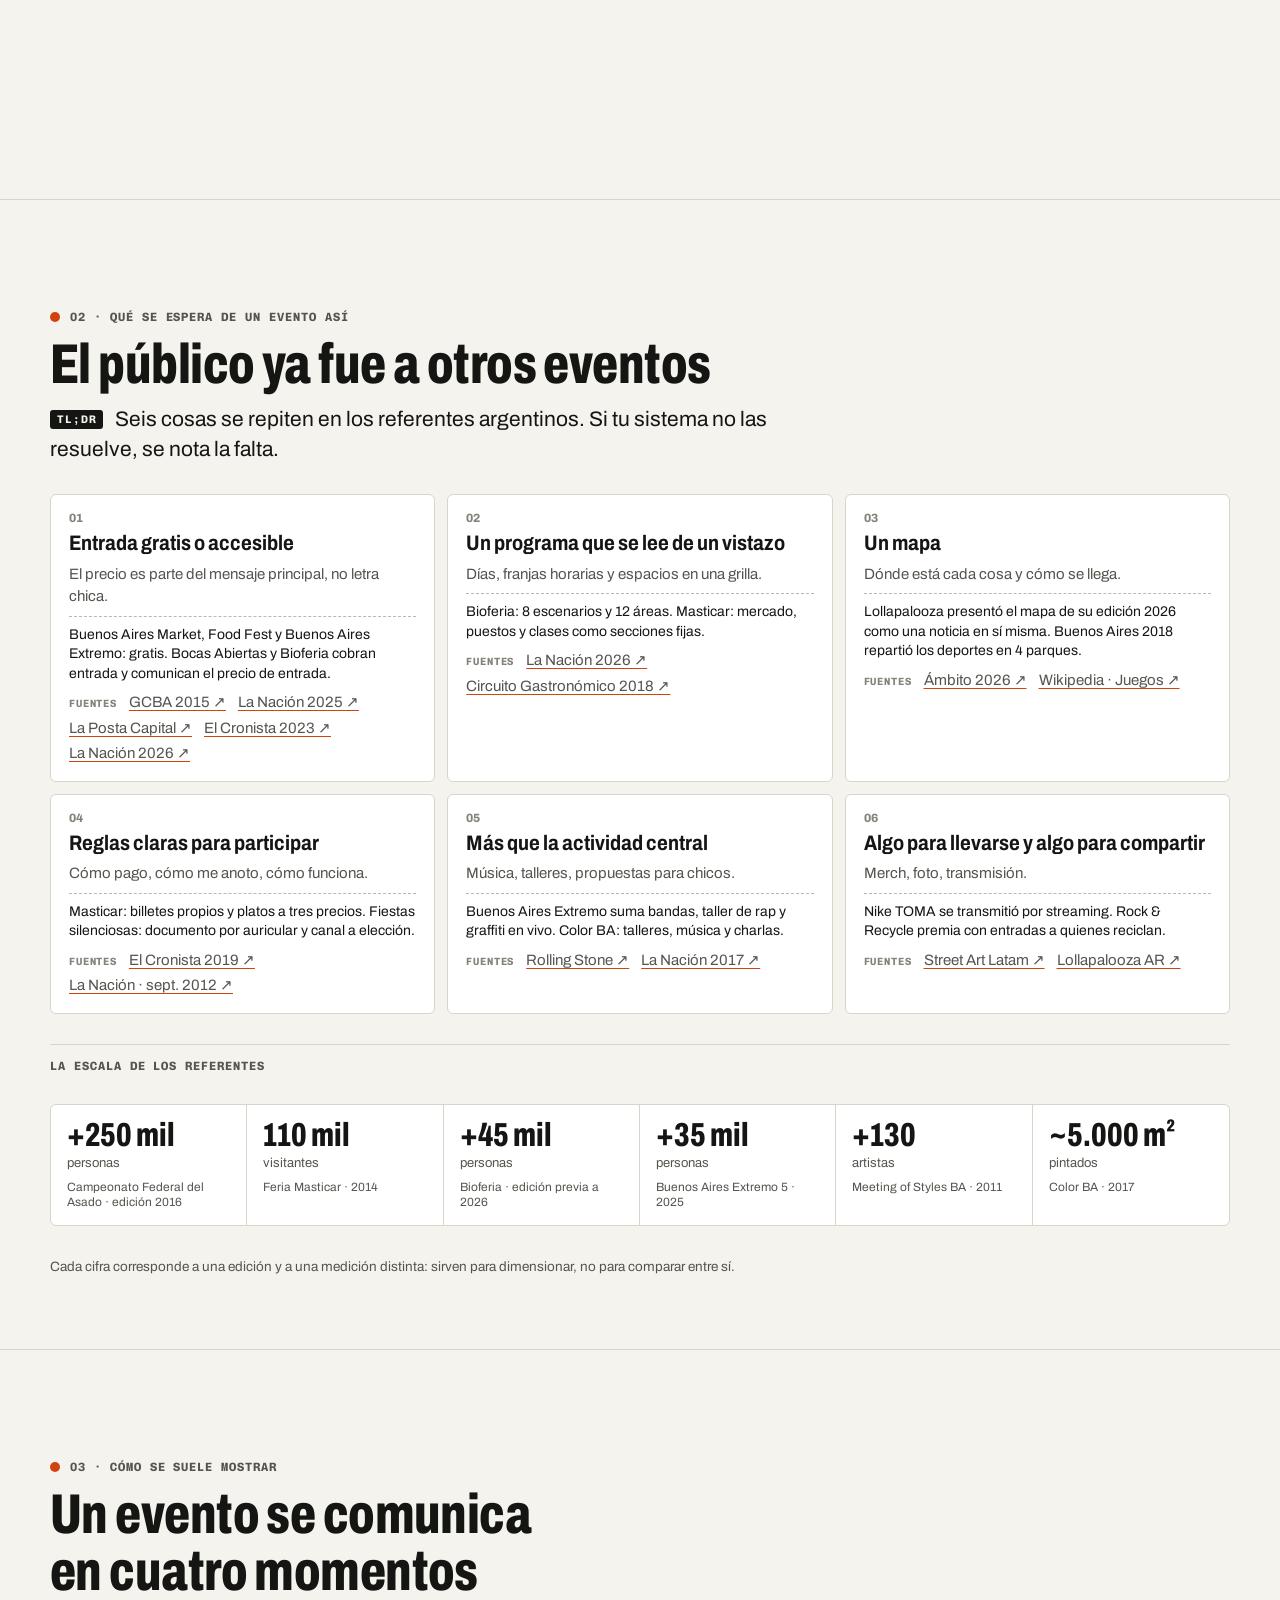
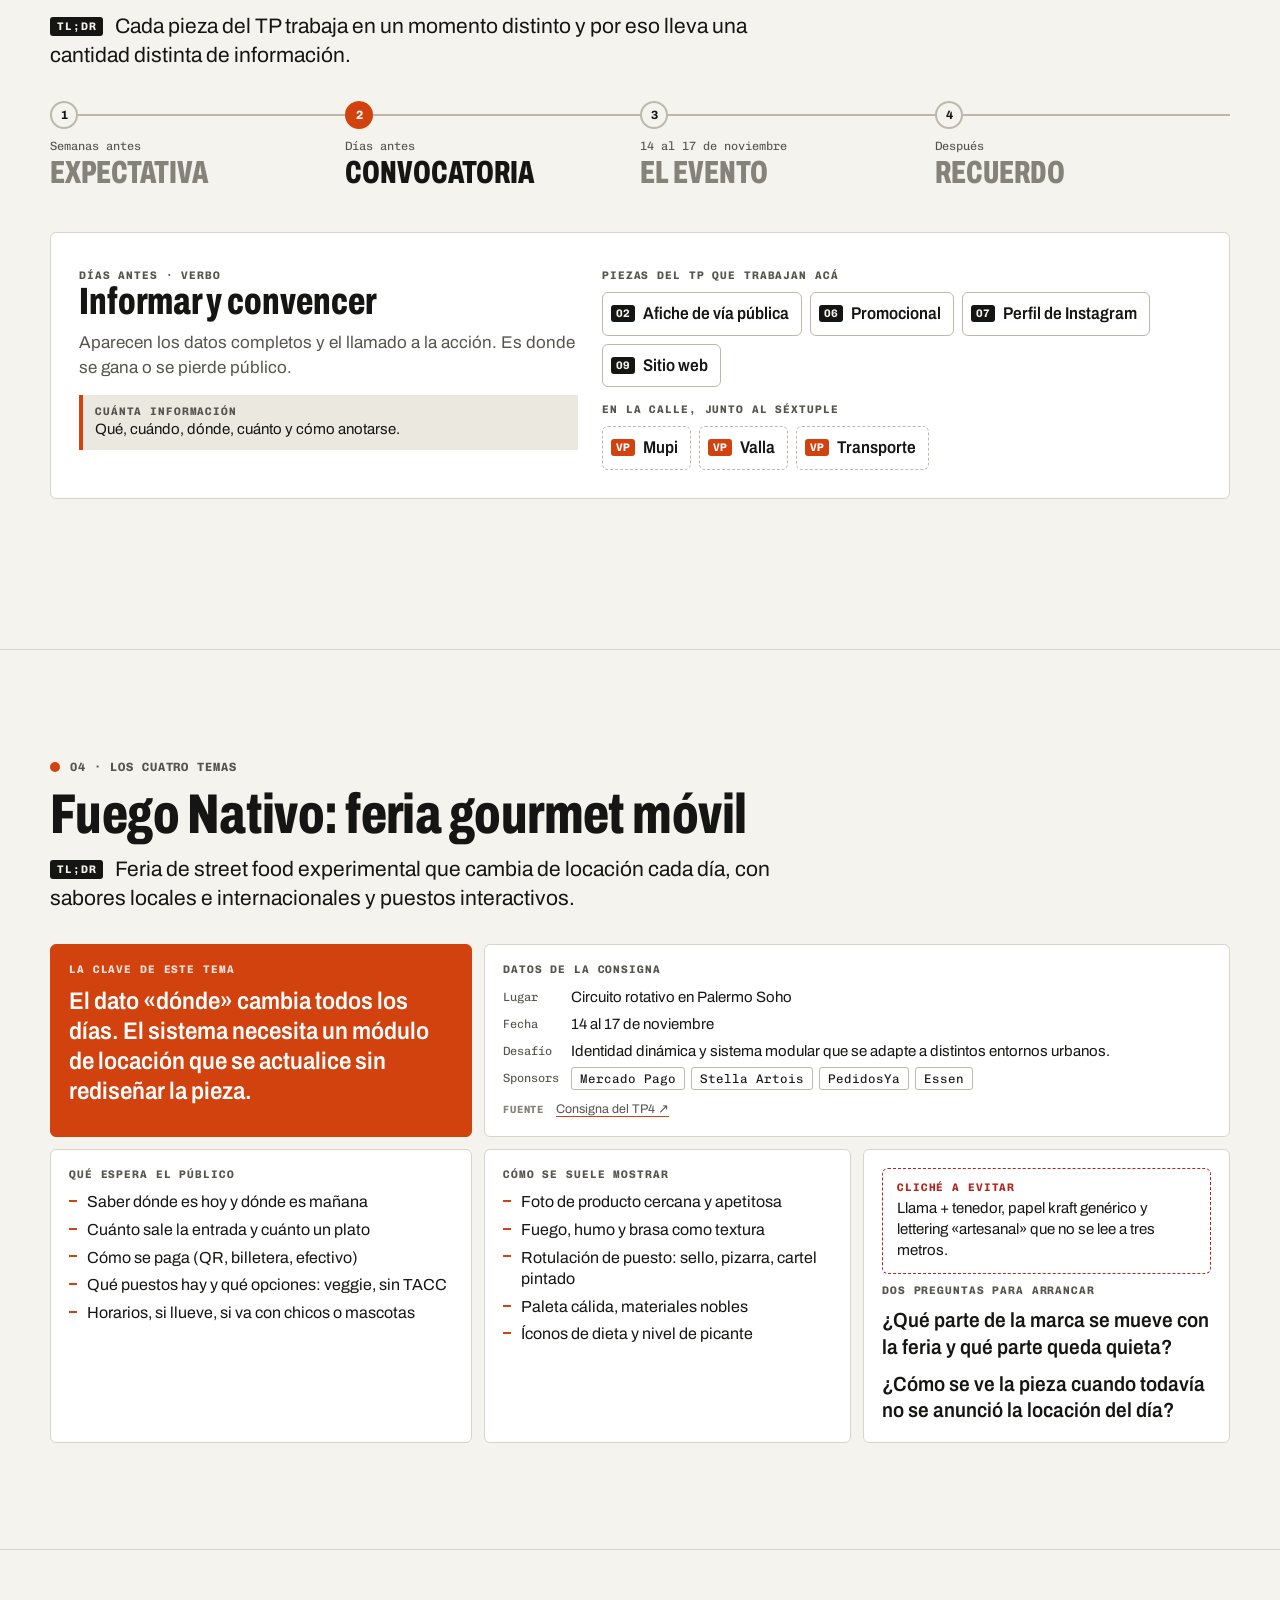
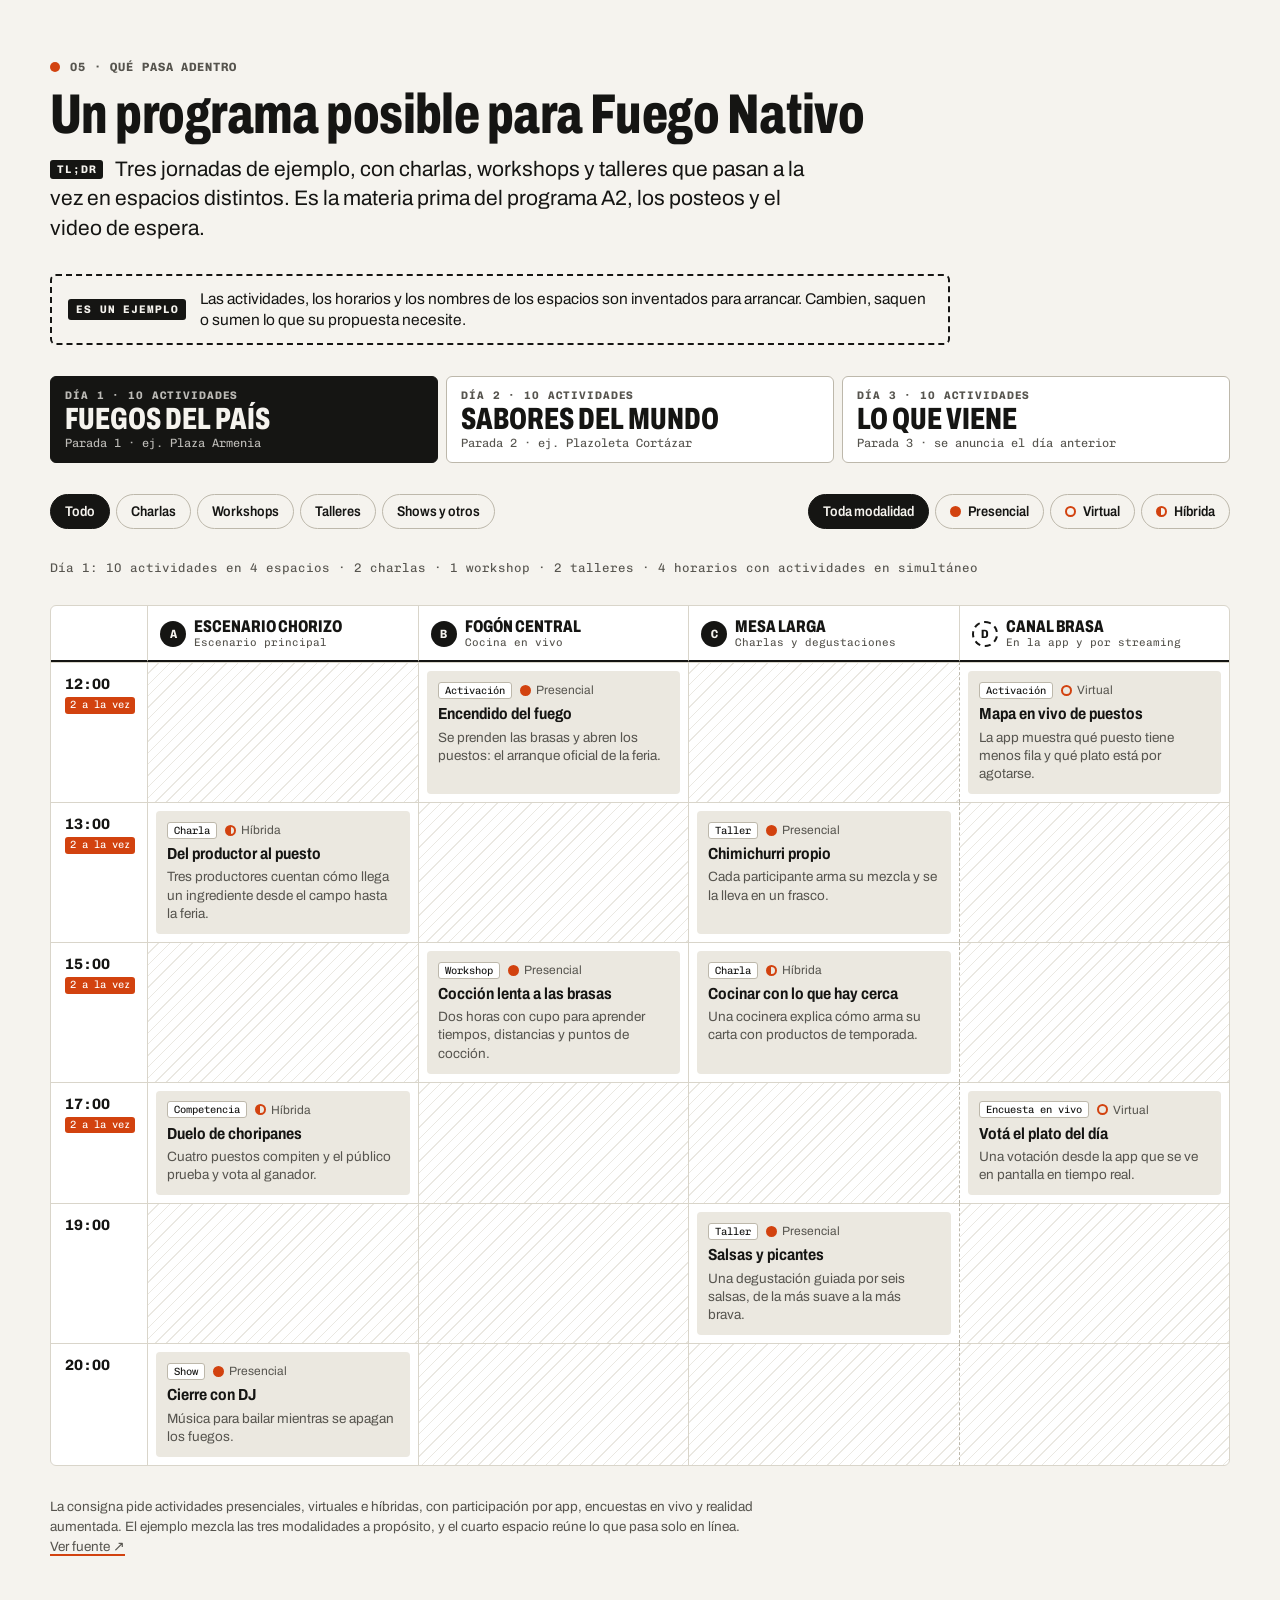
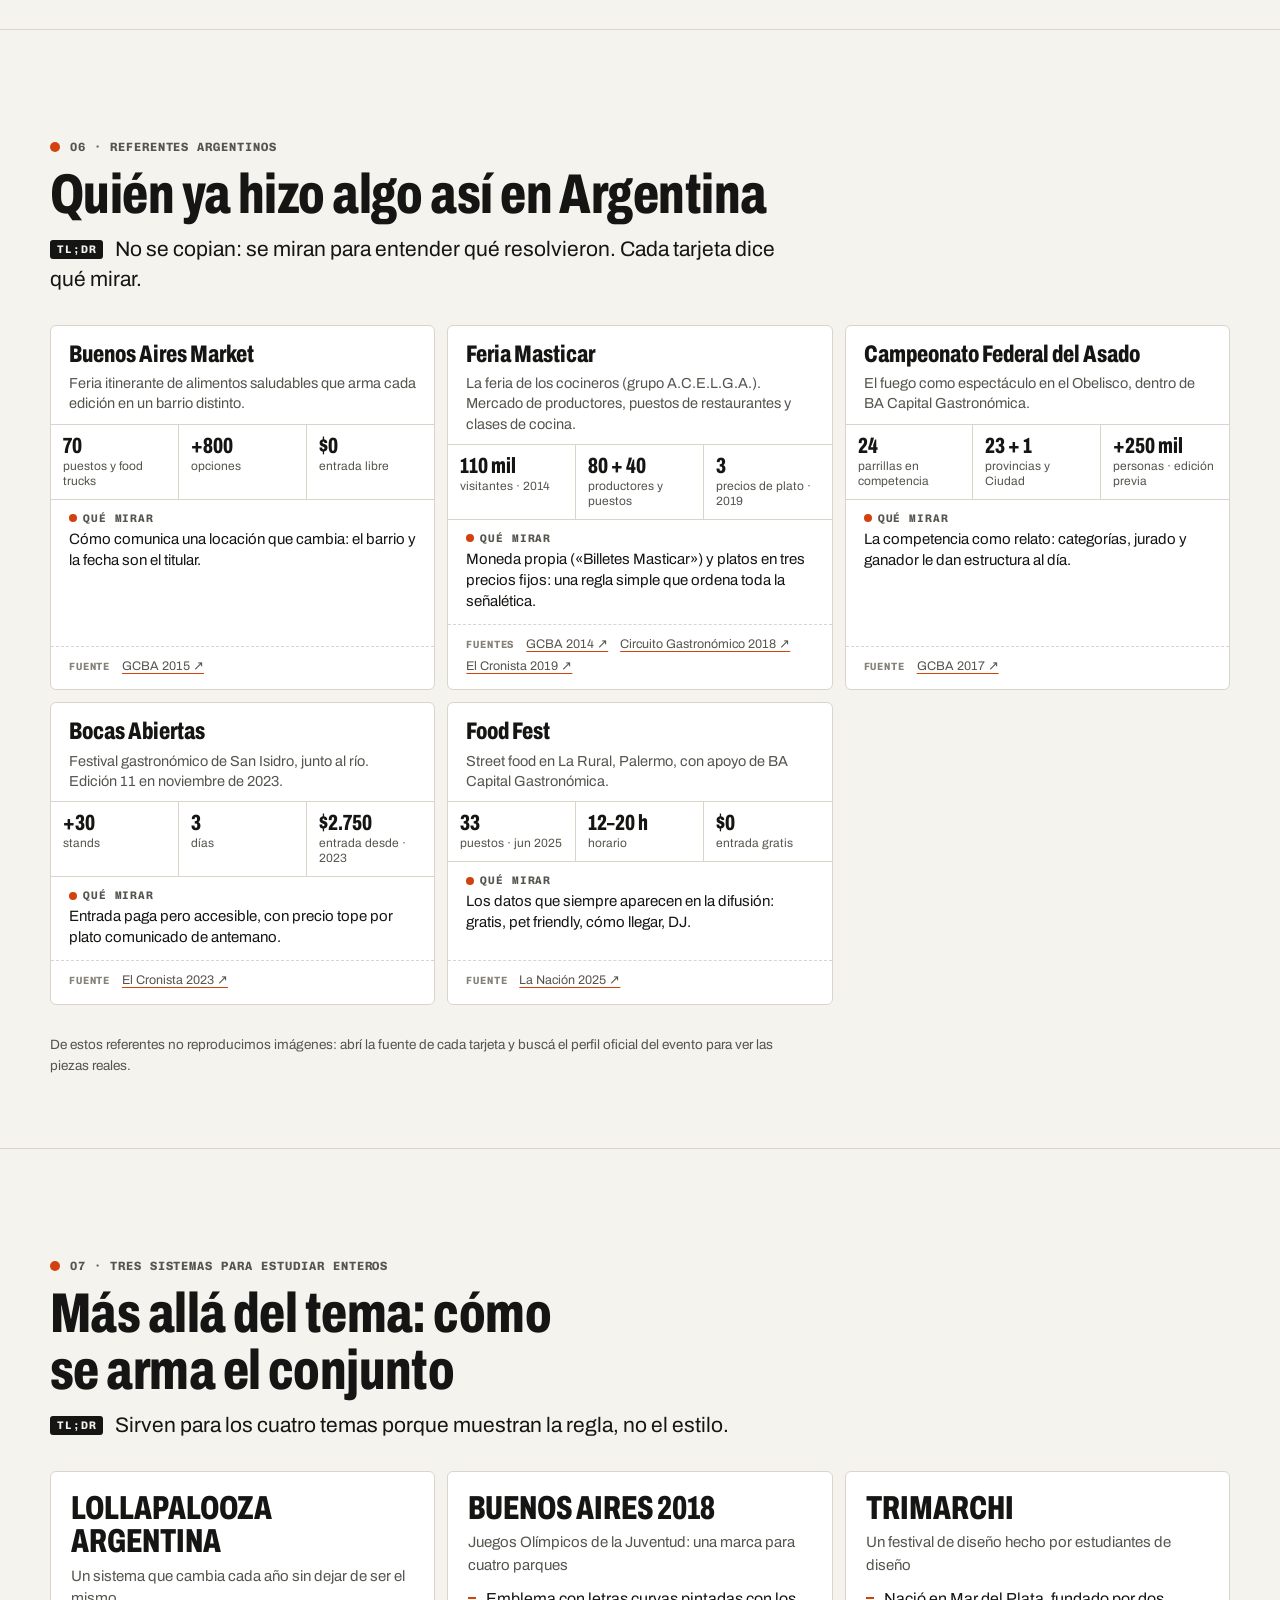
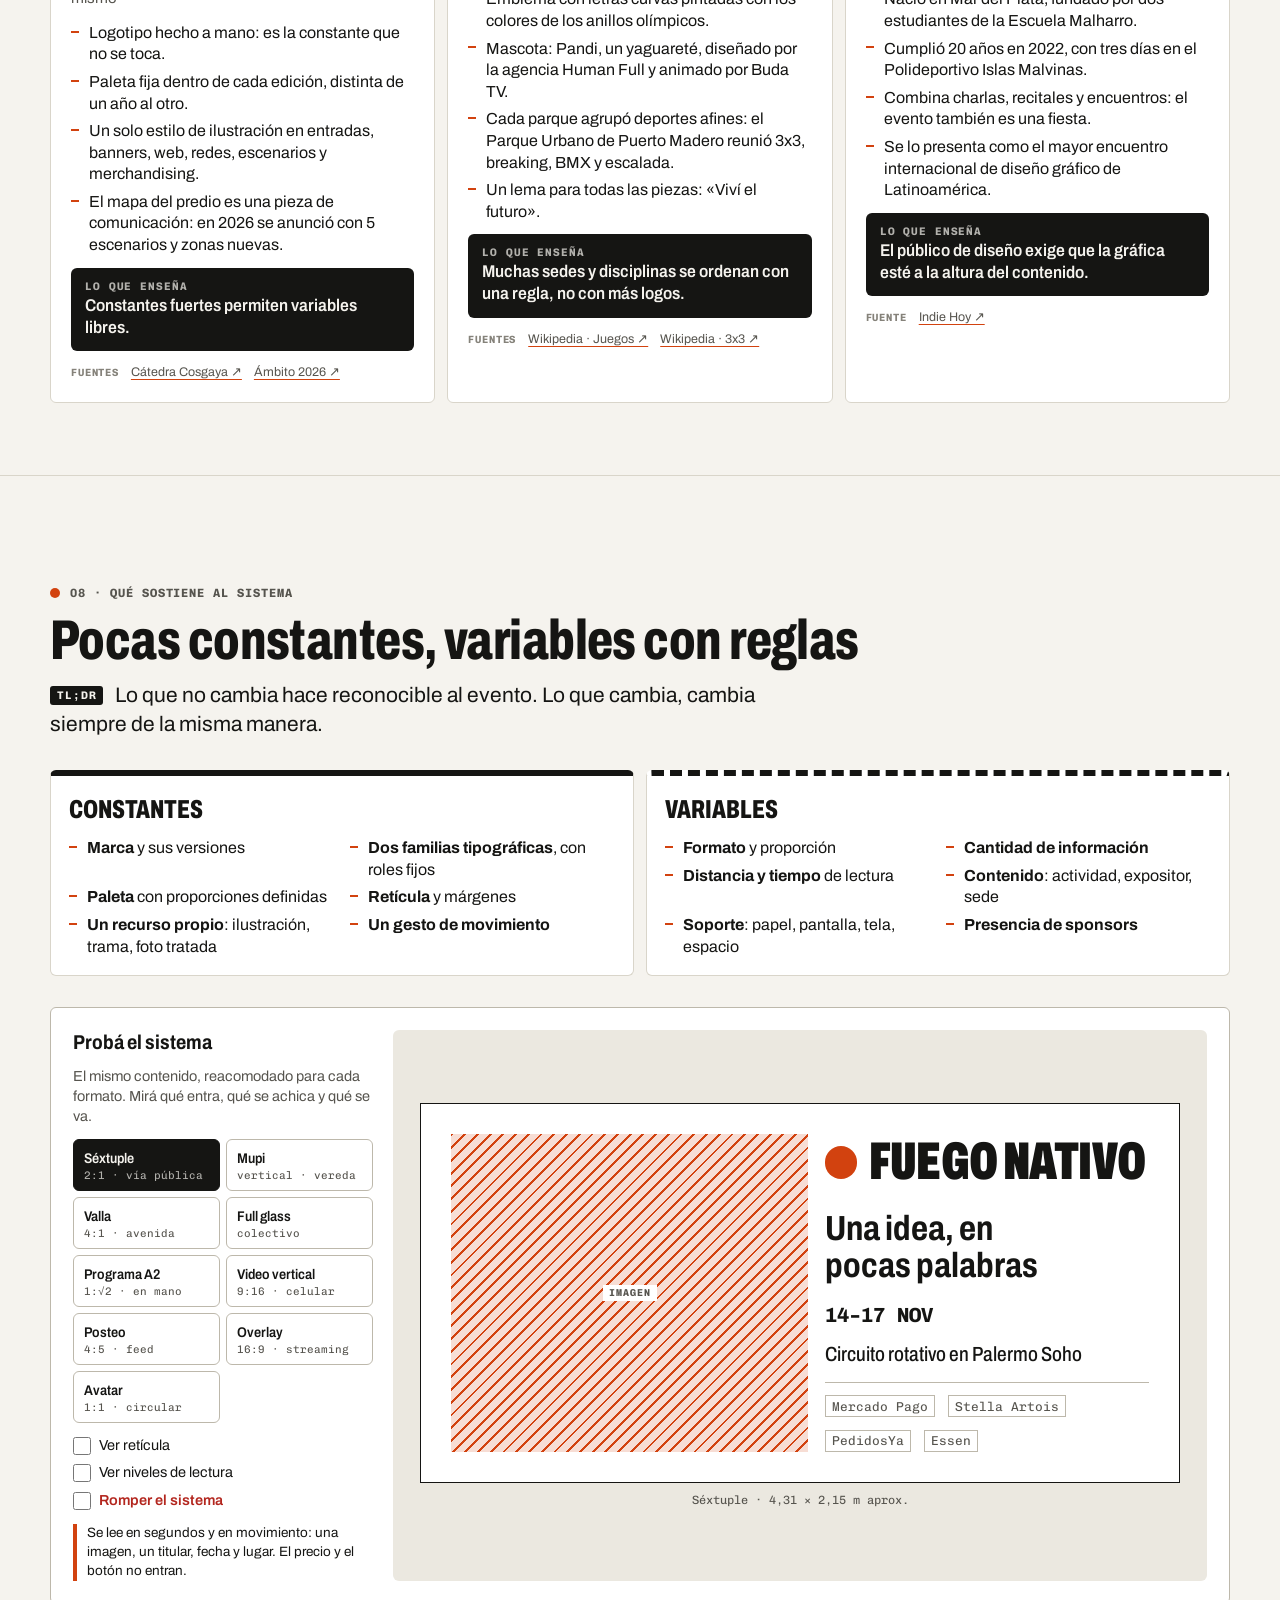
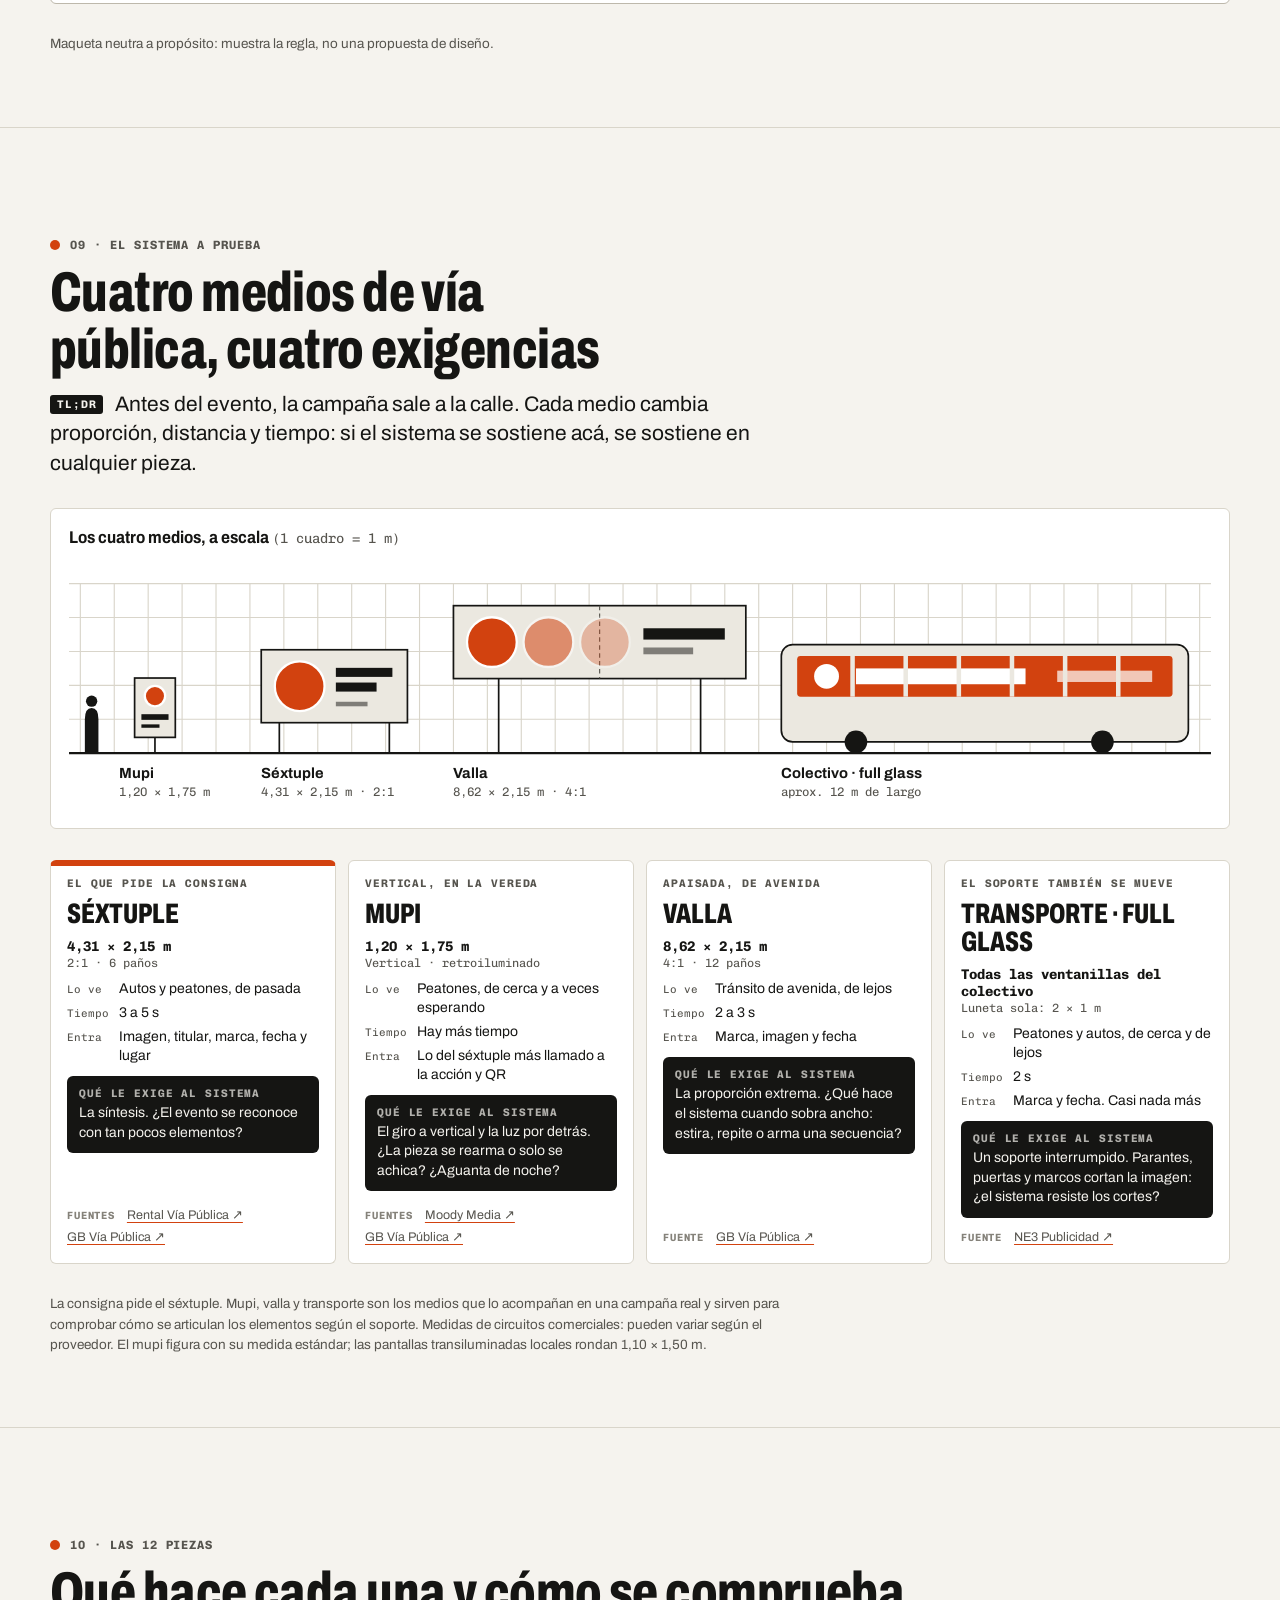
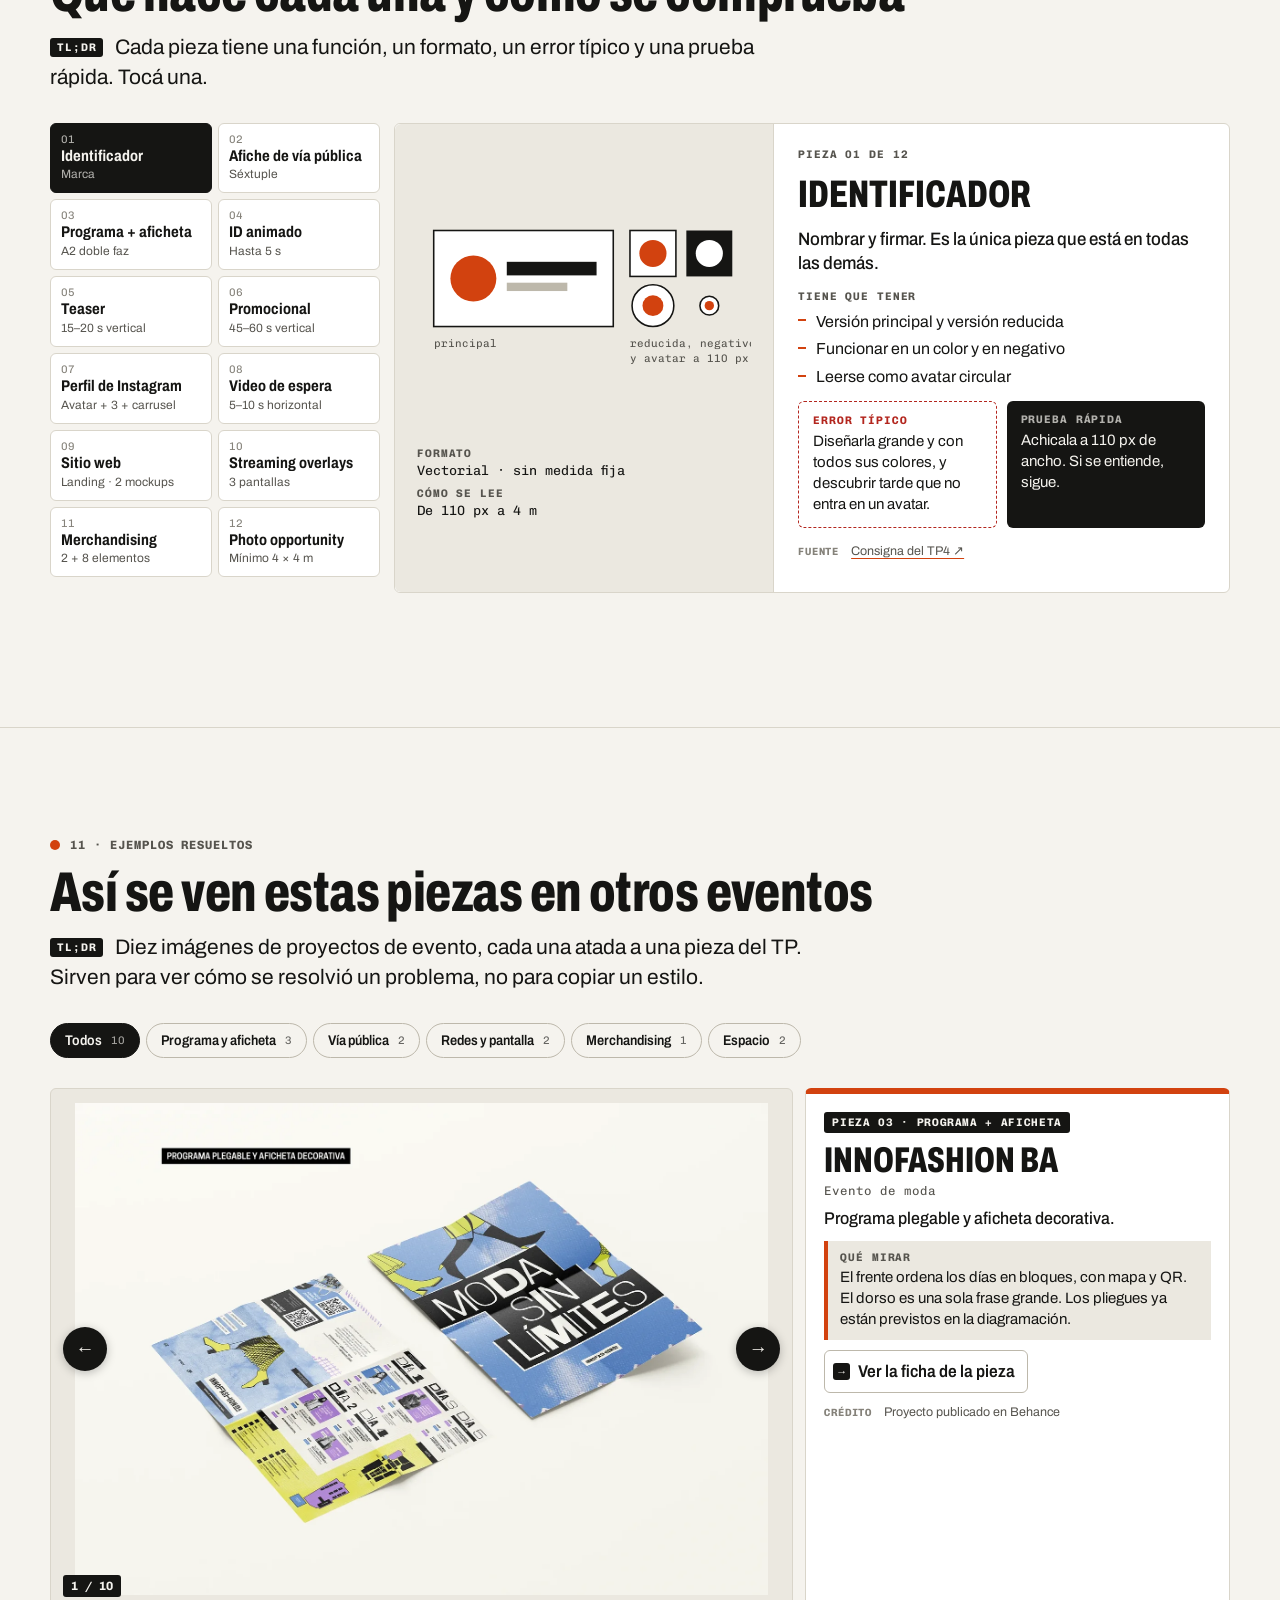
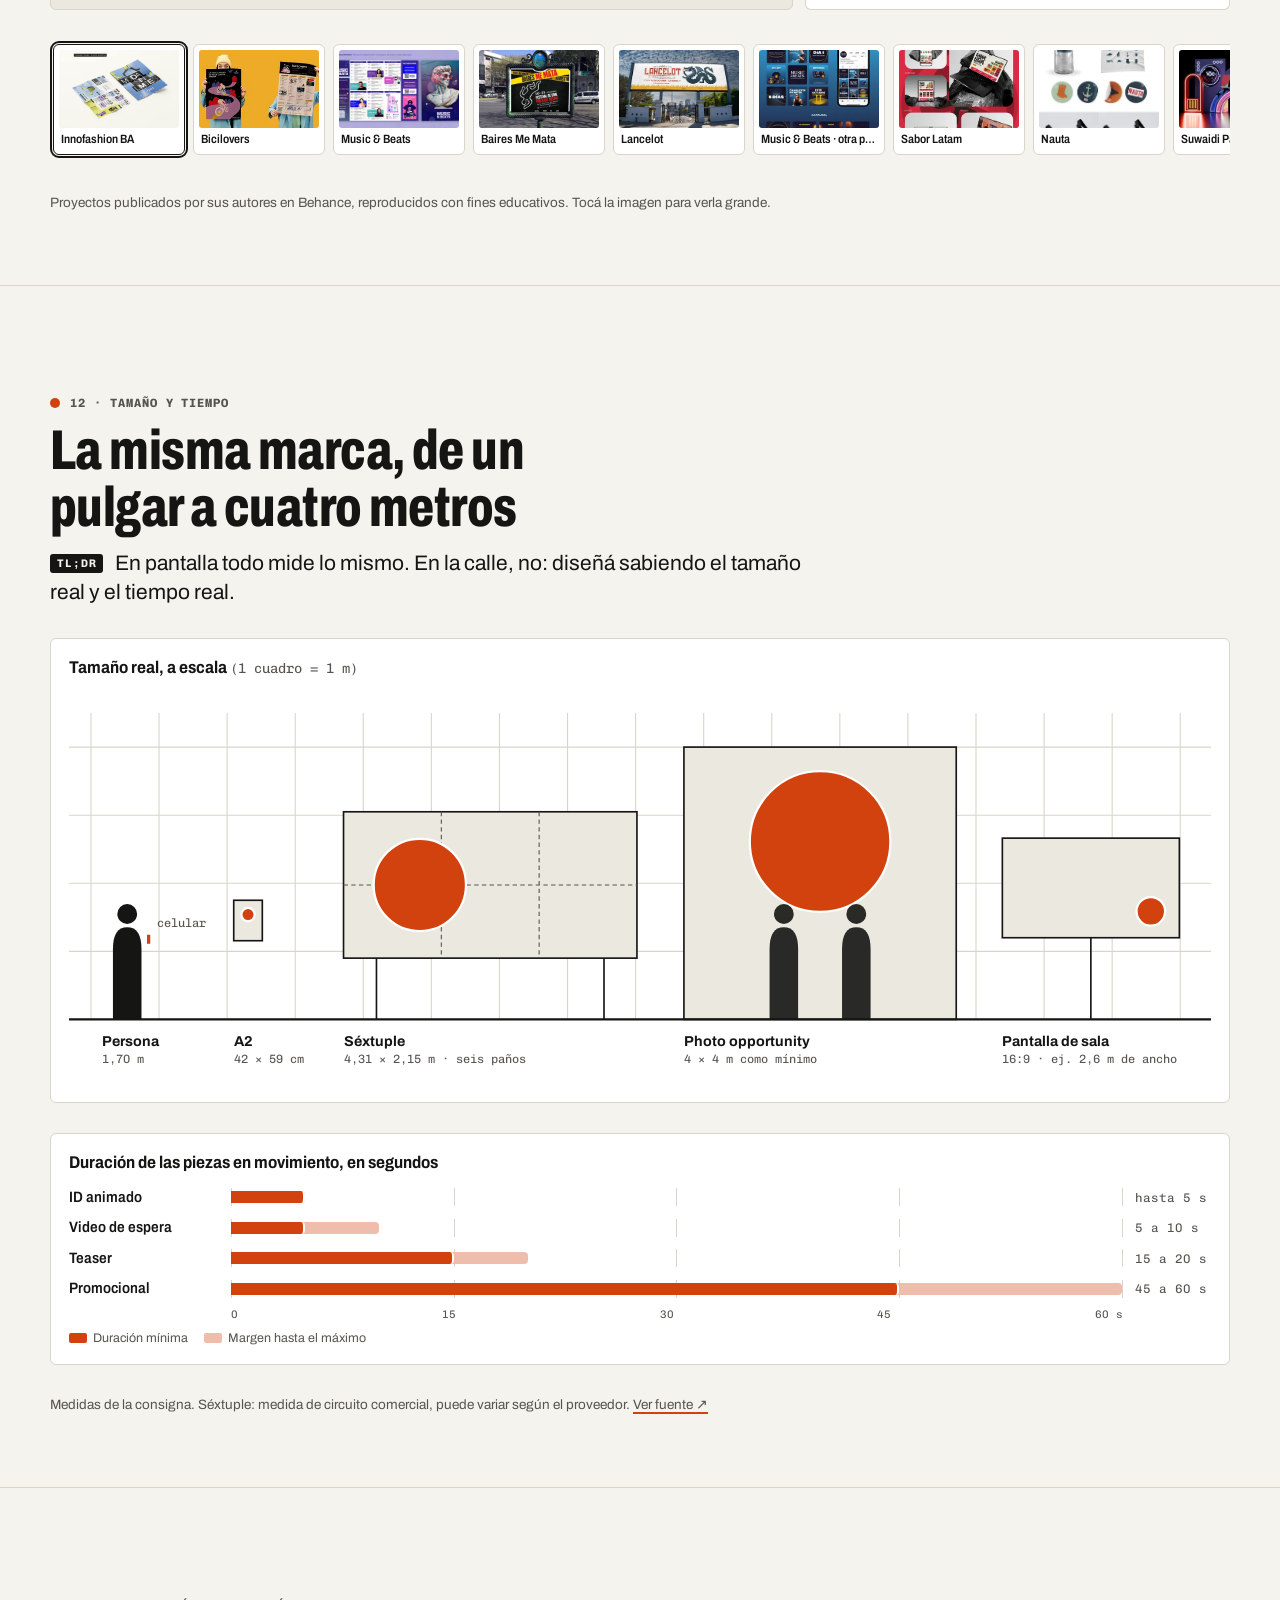
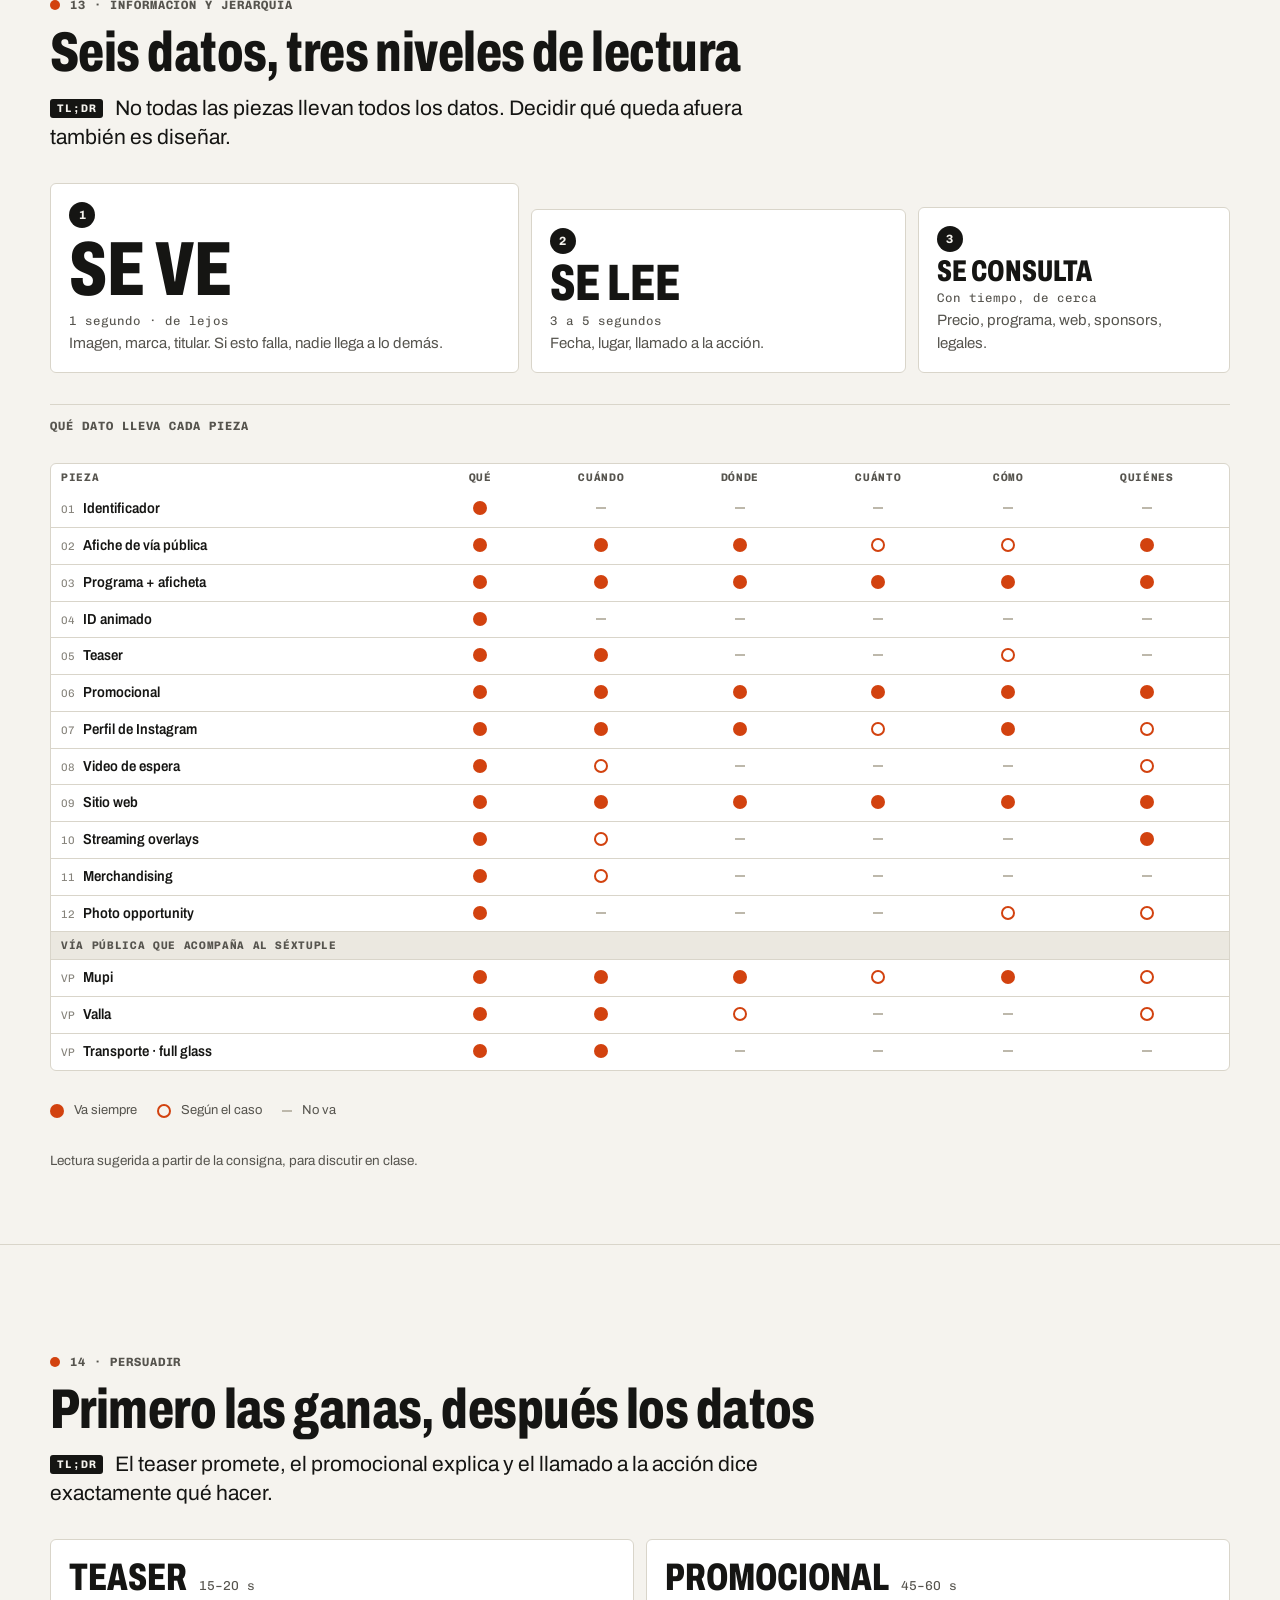
==== commit 2a43a2c0: "entrega html" ====
--- a/index.html
+++ b/index.html
@@ -47,7 +47,7 @@
     <h1 class="mega">Sistema gráfico<br>para un evento</h1>
     <p class="bajada">Qué se espera, cómo se suele mostrar y qué sostiene a un sistema prolijo, utilizable y concreto.</p>
     <div class="portada__temas" id="portadaTemas"></div>
-    <p style="display:flex;flex-wrap:wrap;gap:8px"><a class="btn-clase" href="clase.html">Abrir la presentación de clase en slides →</a><a class="btn-clase" href="calendario.html">Calendario de entregas →</a></p>
+    <p style="display:flex;flex-wrap:wrap;gap:8px"><a class="btn-clase" href="clase.html">Abrir la presentación de clase en slides →</a><a class="btn-clase" href="calendario.html">Calendario de entregas →</a><a class="btn-clase" href="entrega.html">Cómo se entrega →</a></p>
     <p class="ayuda"><kbd>←</kbd> <kbd>→</kbd> para avanzar · elegí tu tema y toda la presentación se adapta · los links con ↗ abren la fuente</p>
   </div>
 </section>
